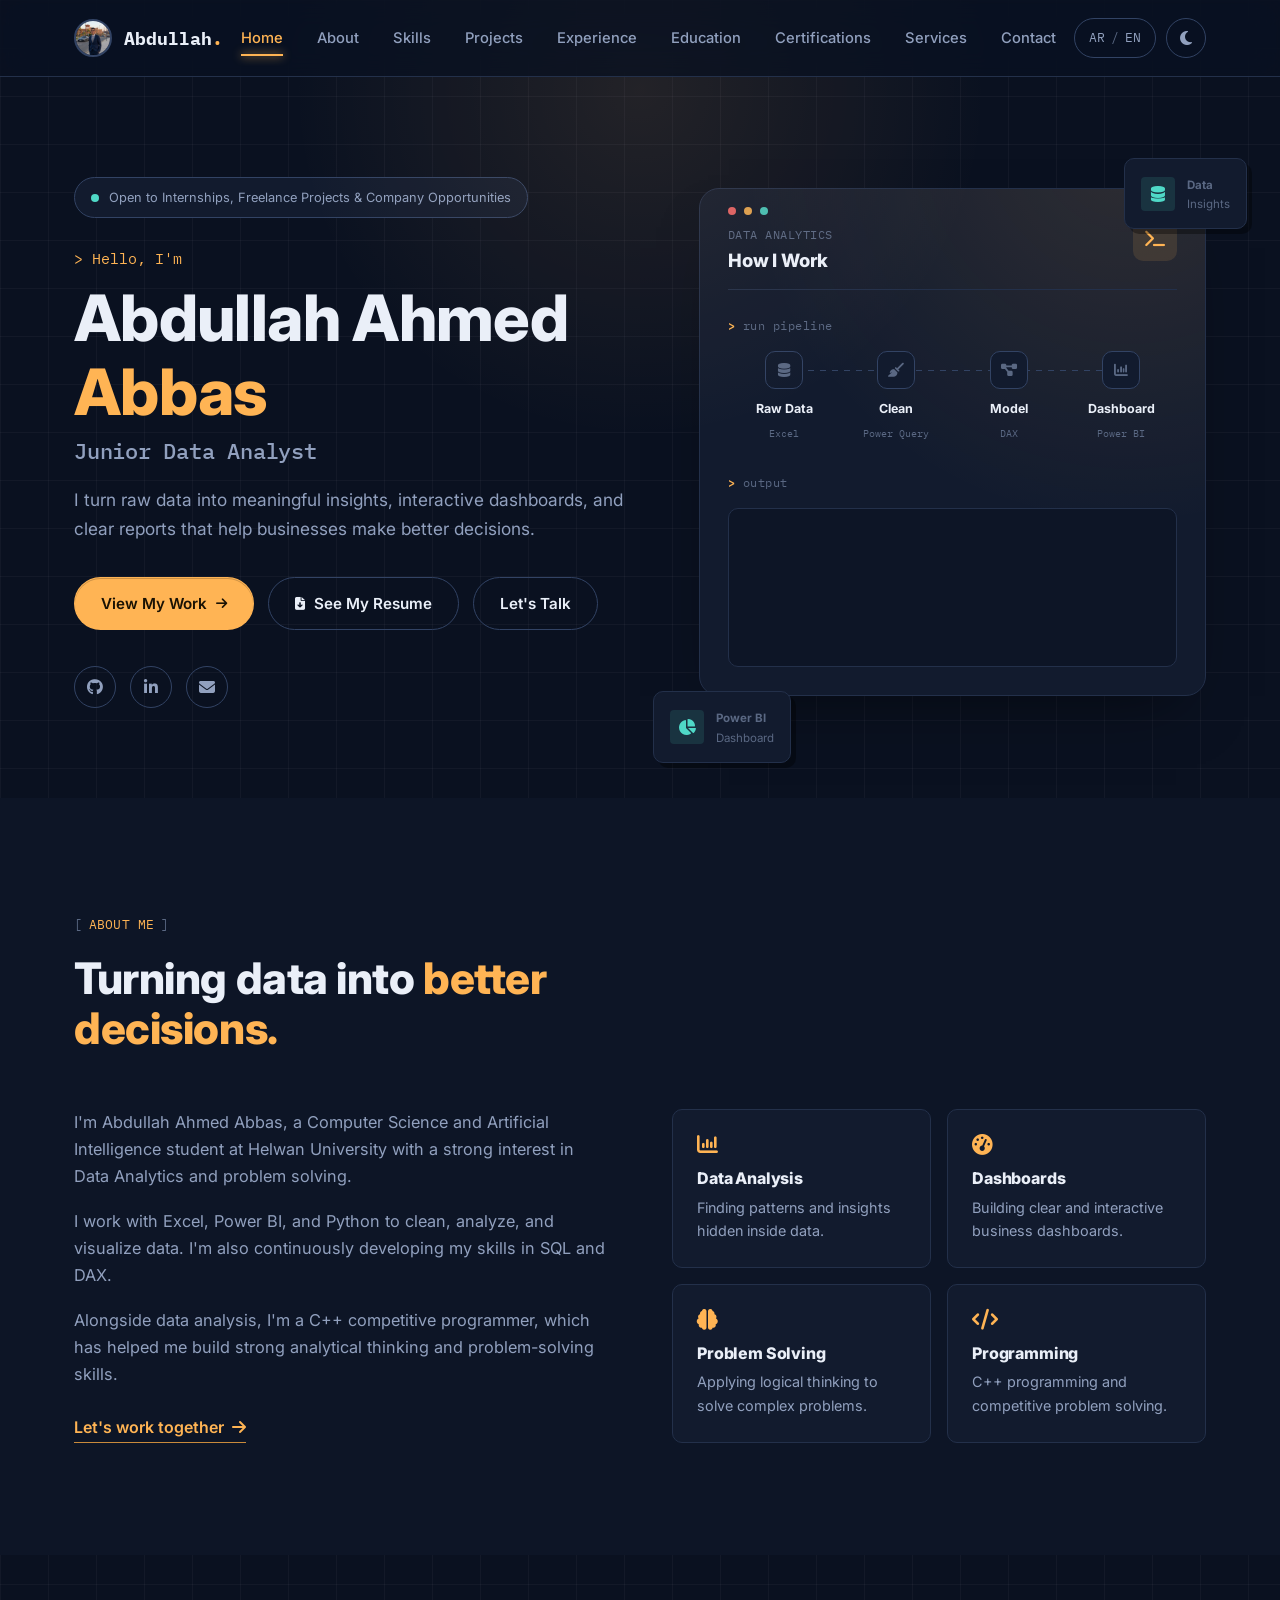
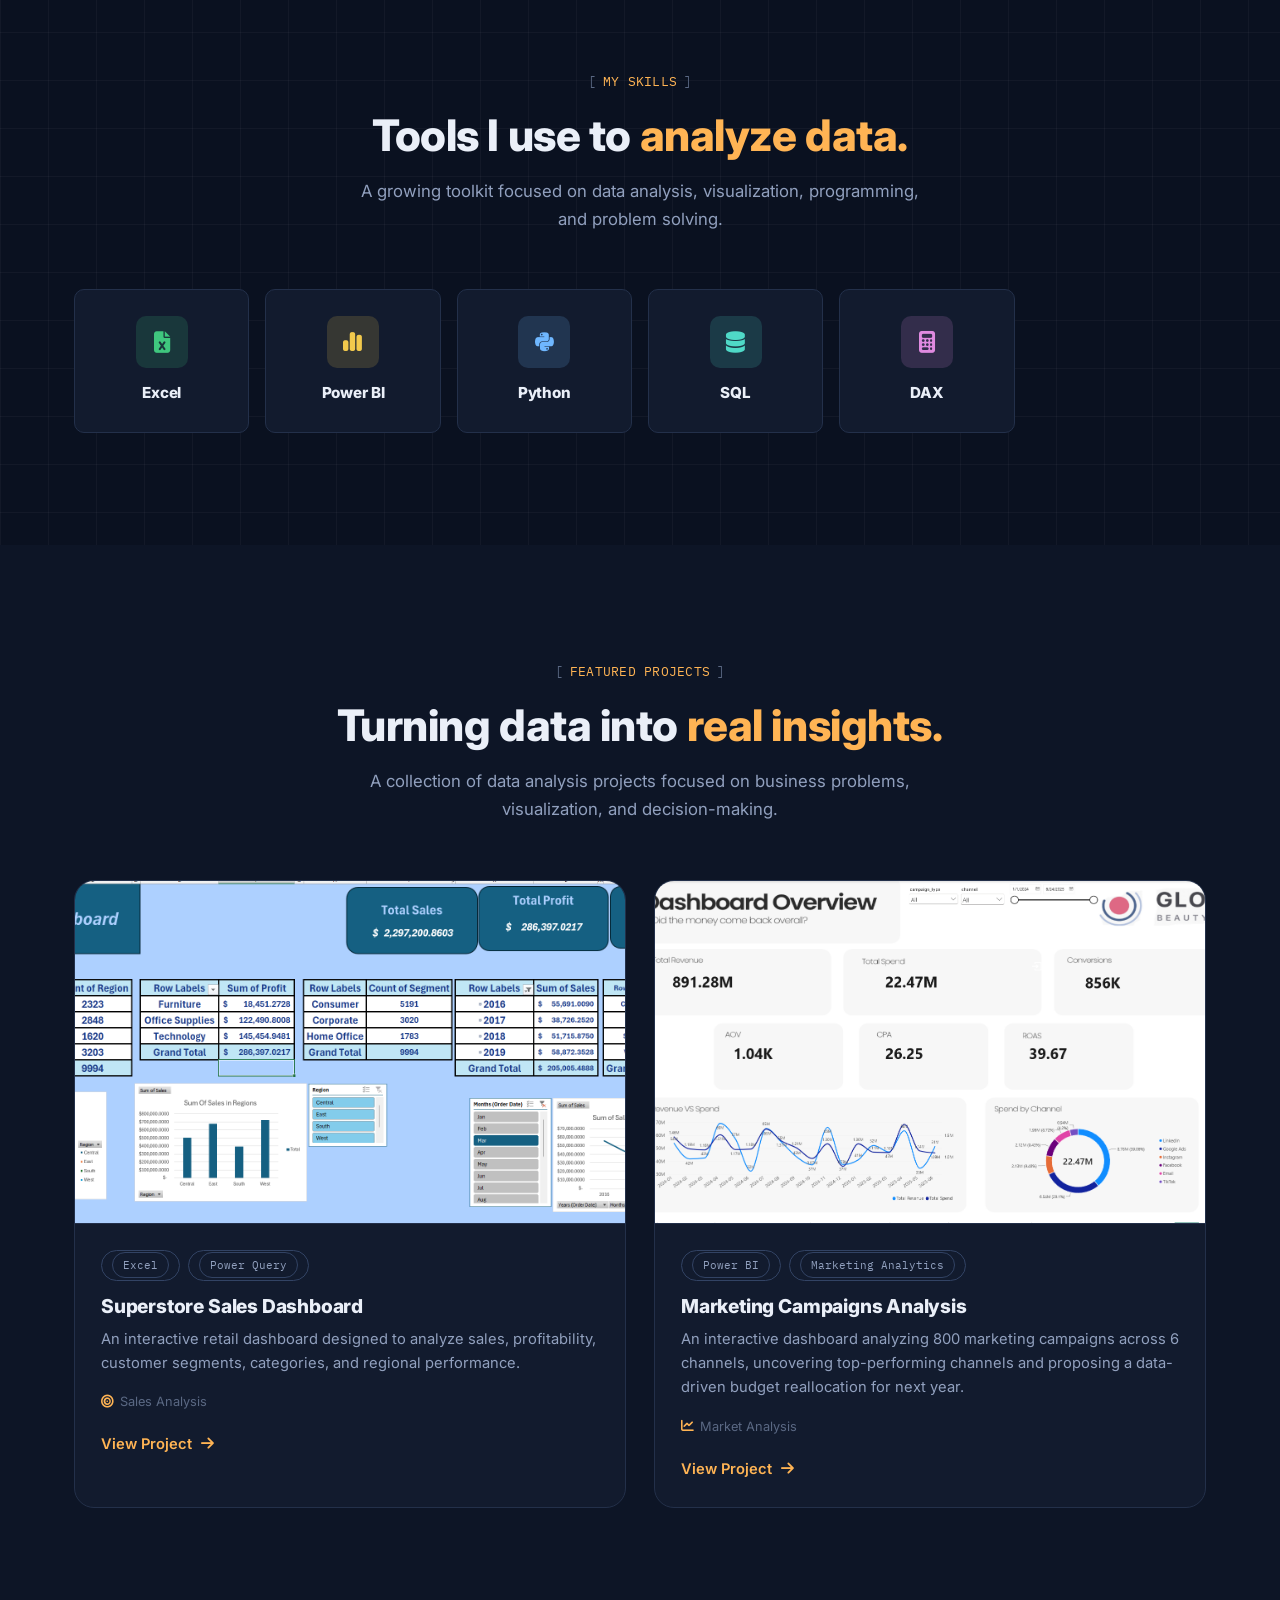
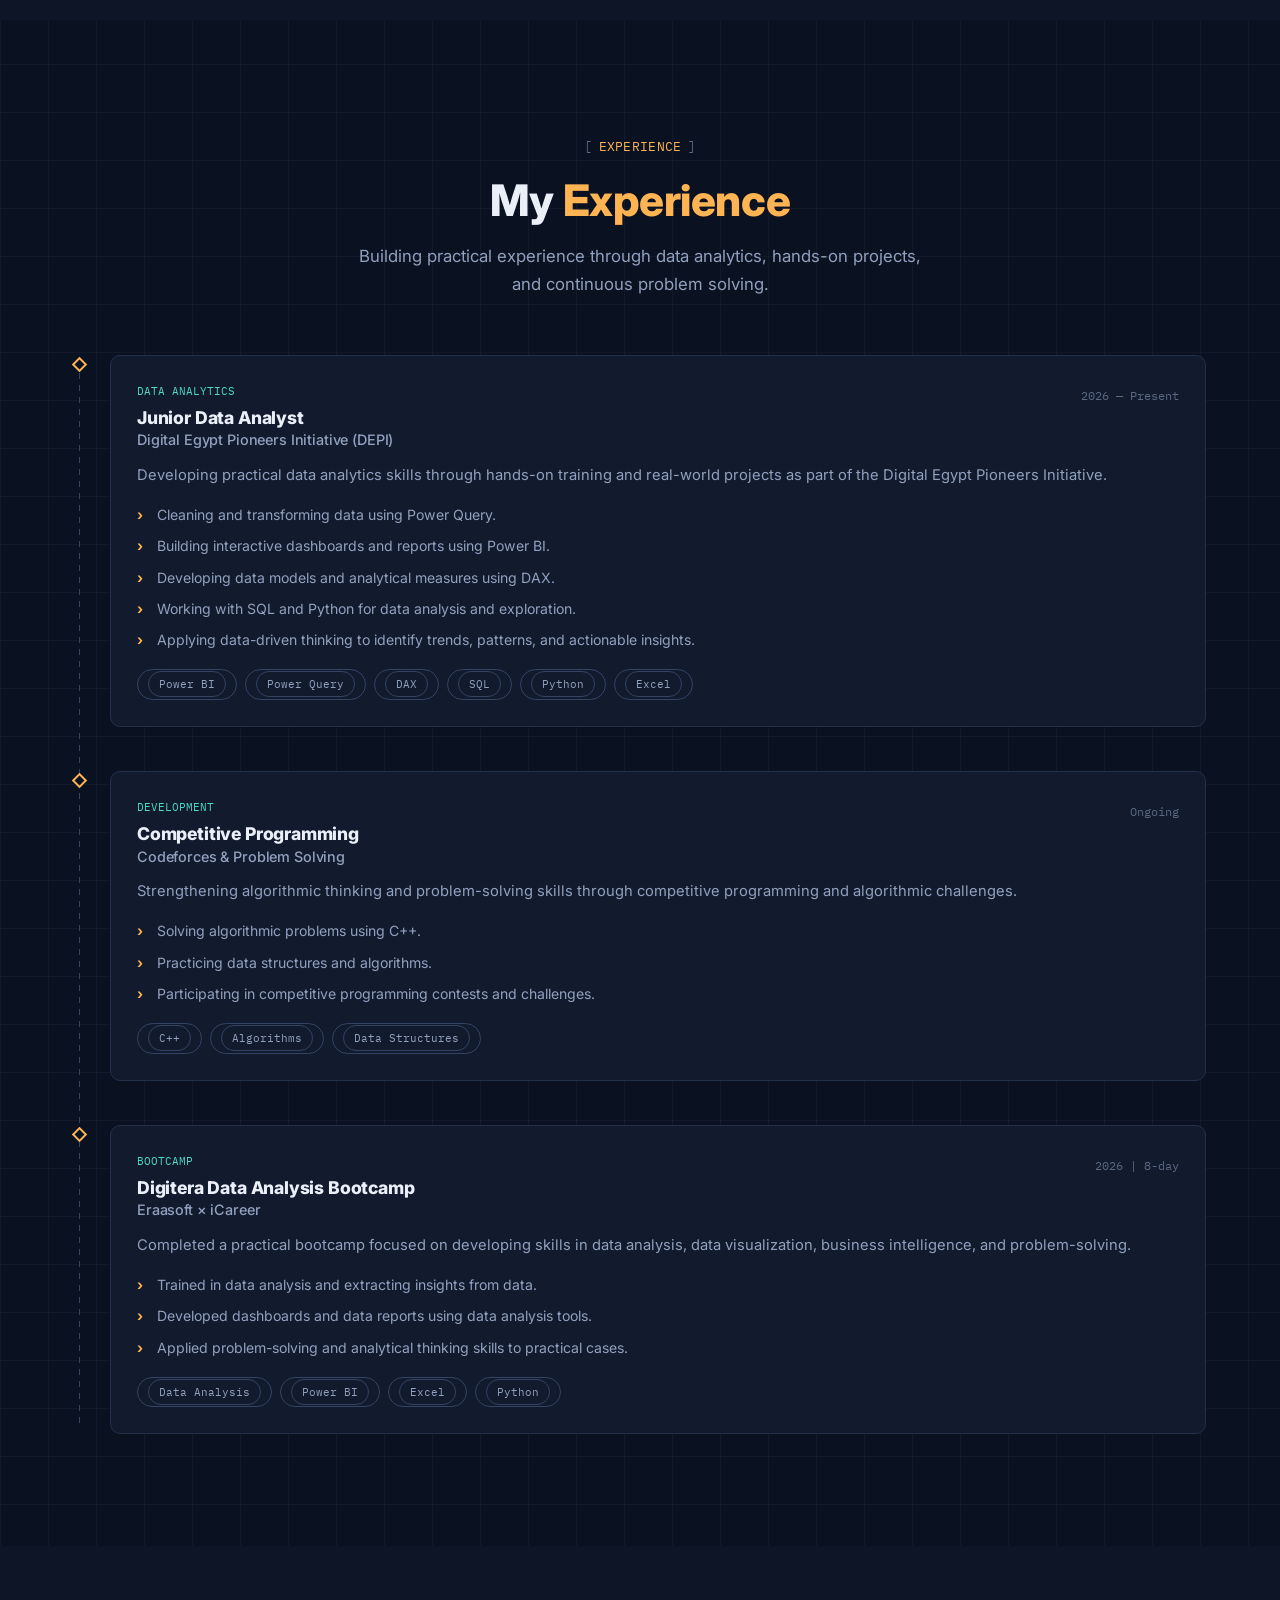
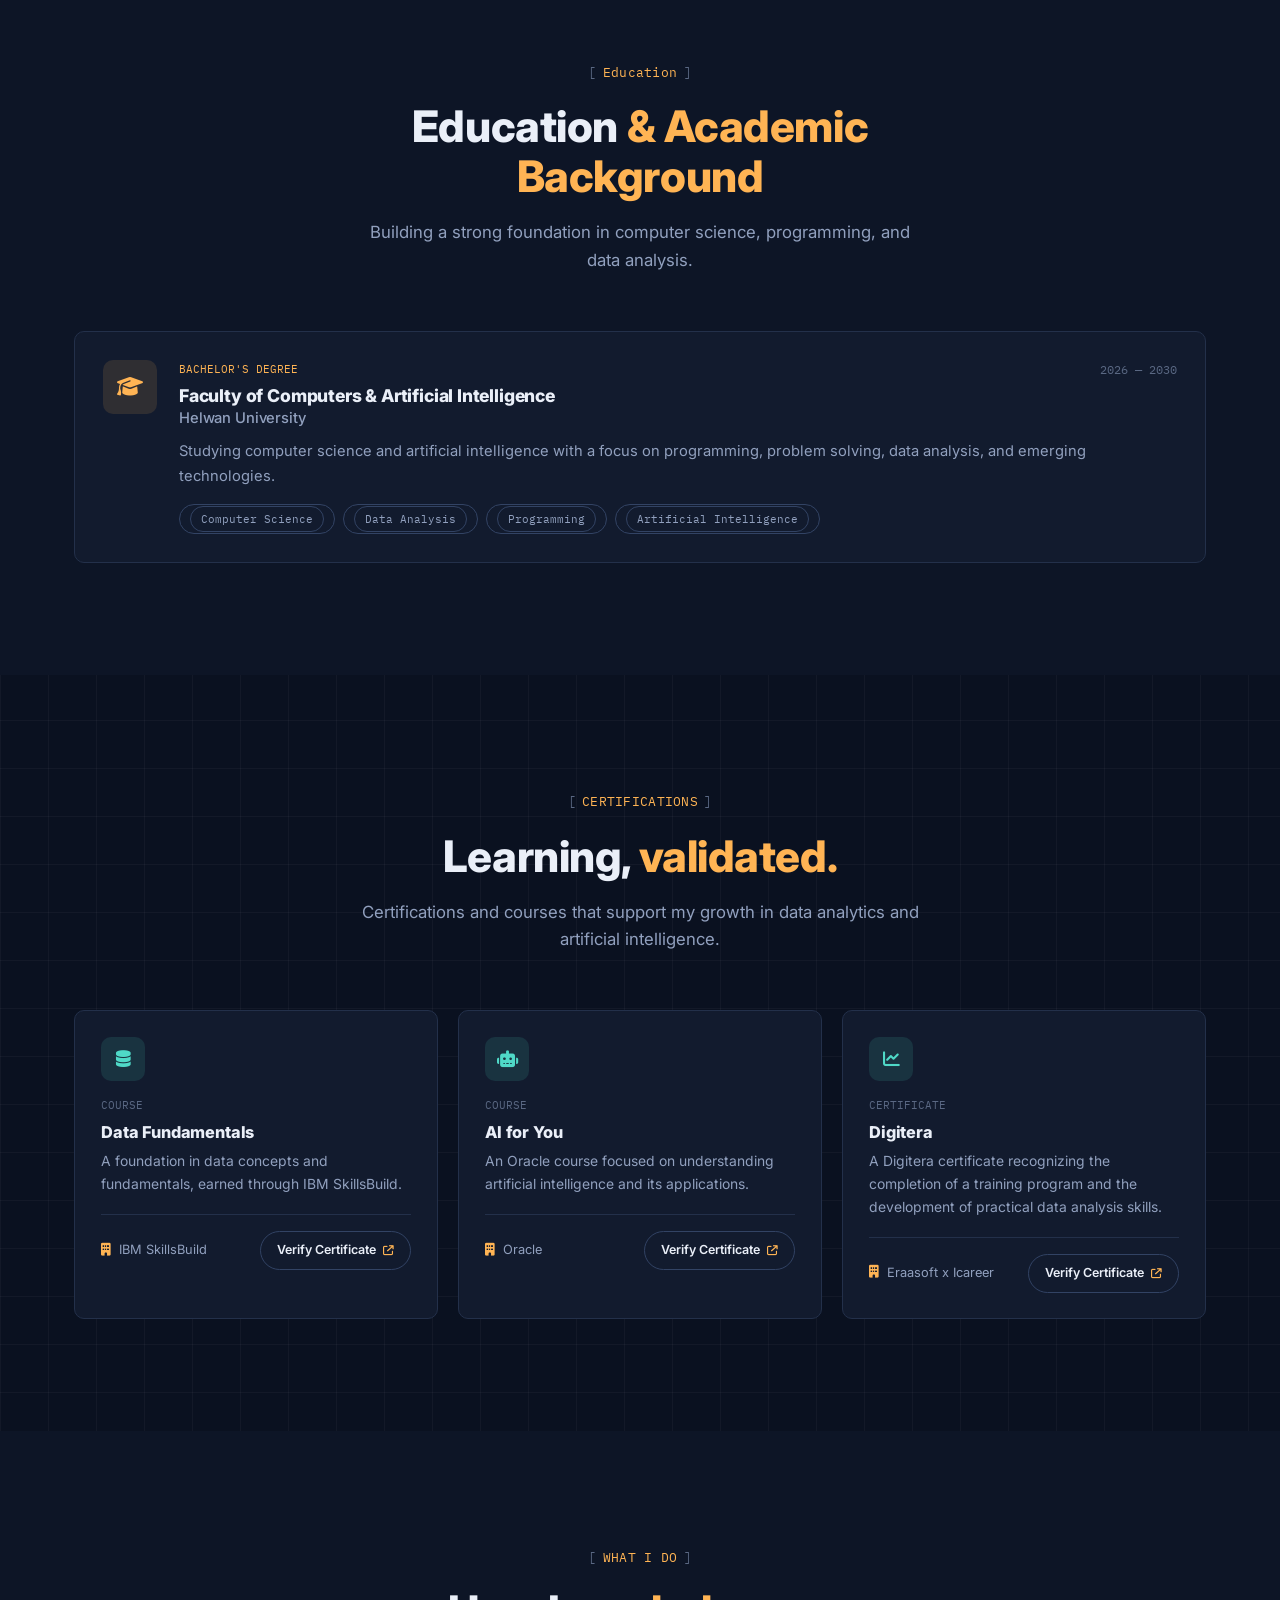
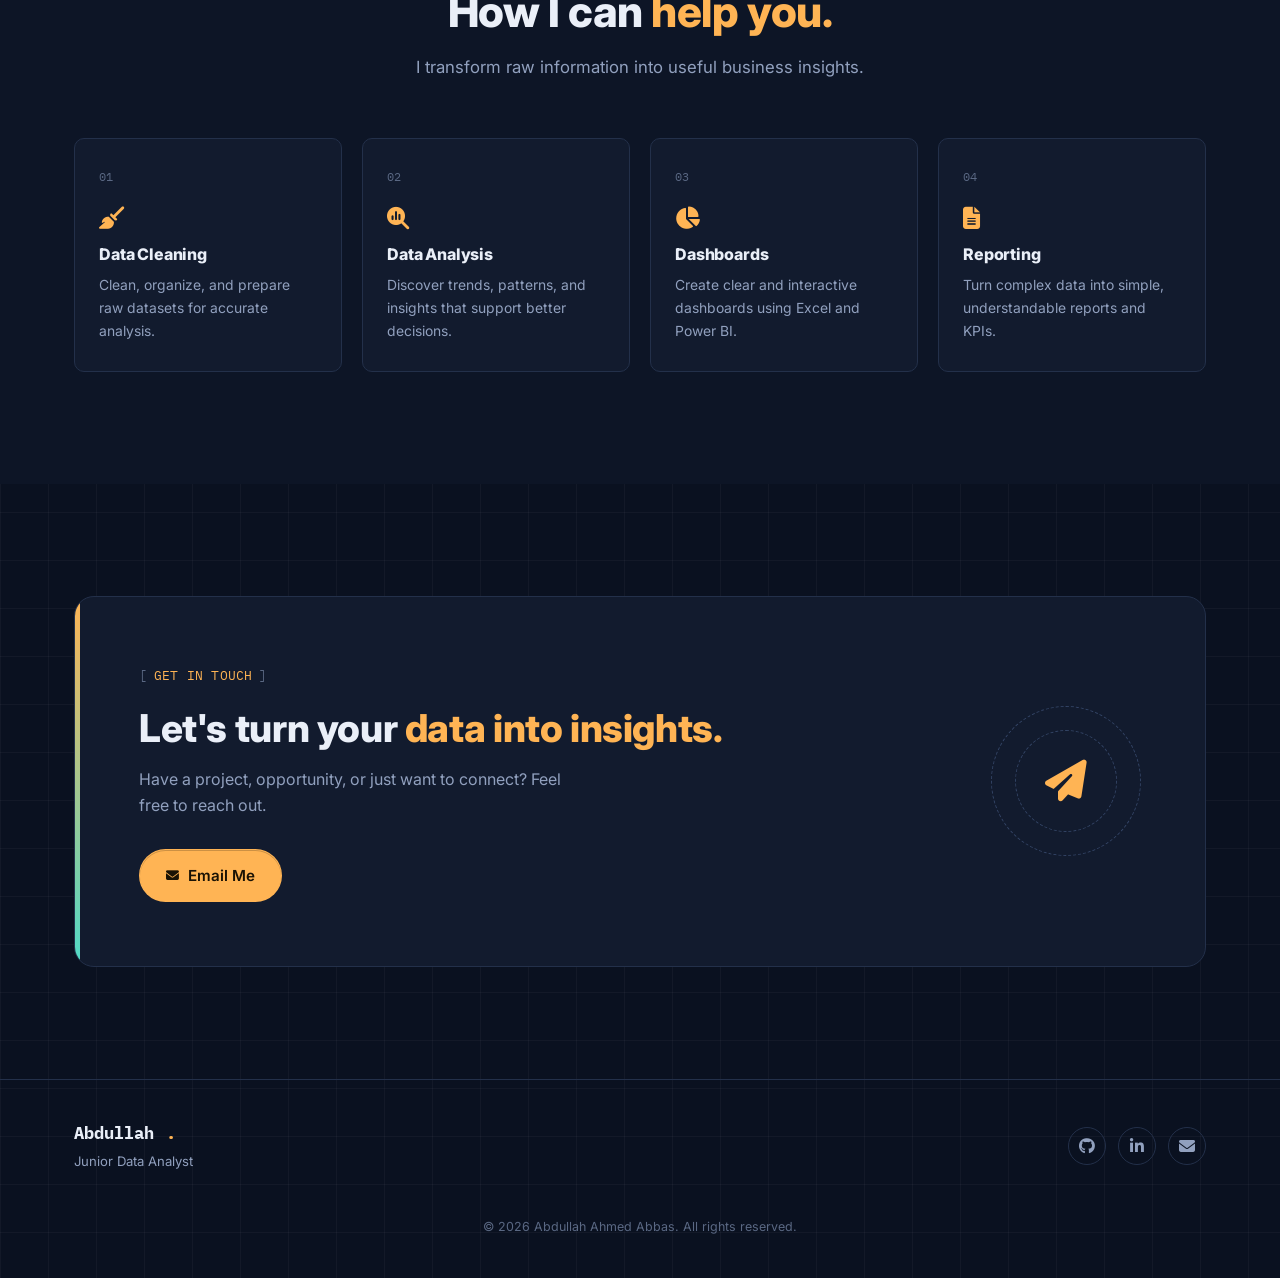
==== index3.html @ 60f84e90 "Add files via upload" ====
<!doctype html>

<html lang="en">
  <head>
    <link href="src/WebPic.png" rel="icon" type="png" />
    <meta charset="utf-8" />
    <meta content="width=device-width, initial-scale=1.0" name="viewport" />
    <title>Abdullah Ahmed Abbas | Junior Data Analyst</title>
    <meta
      content="Abdullah Ahmed Abbas - Junior Data Analyst specializing in Excel, Power BI, Python and data visualization."
      name="description"
    />
    <link href="https://fonts.googleapis.com" rel="preconnect" />
    <link crossorigin="" href="https://fonts.gstatic.com" rel="preconnect" />
    <link
      href="https://fonts.googleapis.com/css2?family=Inter:wght@400;500;600;700;800&amp;family=Tajawal:wght@400;500;700;800&amp;family=IBM+Plex+Mono:wght@400;500;600;700&amp;display=swap"
      rel="stylesheet"
    />
    <link
      href="https://cdnjs.cloudflare.com/ajax/libs/font-awesome/6.5.2/css/all.min.css"
      rel="stylesheet"
    />
    <link href="ledger-terminal.css" rel="stylesheet" />
  </head>
  <body>
    <!-- ================= NAVBAR ================= -->
    <header class="header">
      <nav class="navbar container">
        <div class="logo">
          <button
            aria-label="View profile"
            class="profile-trigger"
            id="profileTrigger"
          >
            <img
              alt="Abdullah"
              class="nav-profile-pic"
              src="src/profilePic.jpeg"
            />
          </button>
          <a href="#home">
            <span data-ar="عبدالله" data-en="Abdullah">Abdullah</span
            ><span><span data-ar="." data-en=".">.</span></span>
          </a>
        </div>
        <div class="nav-menu" id="navMenu">
          <a class="nav-link active" href="#home"
            ><span data-ar="الرئيسية" data-en="Home">Home</span></a
          >
          <a class="nav-link" href="#about"
            ><span data-ar="نبذة عني" data-en="About">About</span></a
          >
          <a class="nav-link" href="#skills"
            ><span data-ar="المهارات" data-en="Skills">Skills</span></a
          >
          <a class="nav-link" href="#projects"
            ><span data-ar="المشاريع" data-en="Projects">Projects</span></a
          >
          <a class="nav-link" href="#experience"
            ><span data-ar="العملية" data-en="Experience">Experience</span></a
          >
          <a class="nav-link" href="#education"
            ><span data-ar="التعليم" data-en="Education">Education</span></a
          >
          <a class="nav-link" href="#certifications"
            ><span data-ar="الشهادات" data-en="Certifications"
              >Certifications</span
            ></a
          >
          <a class="nav-link" href="#services"
            ><span data-ar="الخدمات" data-en="Services">Services</span></a
          >
          <a class="nav-link" href="#contact"
            ><span data-ar="تواصل" data-en="Contact">Contact</span></a
          >
        </div>
        <div class="nav-actions">
          <button class="lang-btn" id="languageToggle">
            <span>AR</span>
            <span class="divider">/</span>
            <span>EN</span>
          </button>
          <button
            aria-label="Toggle theme"
            class="theme-toggle"
            id="themeToggle"
          >
            <i class="fa-solid fa-moon"></i>
          </button>
          <button aria-label="Open menu" class="menu-toggle" id="menuToggle">
            <i class="fa-solid fa-bars"></i>
          </button>
        </div>
      </nav>
    </header>
    <!-- ================= HERO ================= -->
    <main>
      <section class="hero section" id="home">
        <div class="container hero-content">
          <div class="hero-text reveal">
            <div class="availability-badge">
              <span class="availability-dot"></span>
              <span
                ><span
                  data-ar="متاح للتدريب والمشاريع الحرة وفرص العمل في الشركات"
                  data-en="Open to Internships, Freelance Projects &amp; Company Opportunities"
                  >Open to Internships, Freelance Projects &amp; Company
                  Opportunities</span
                ></span
              >
            </div>
            <p class="hero-greeting">
              <span data-ar="مرحبًا، أنا" data-en="Hello, I'm">Hello, I'm</span>
            </p>
            <h1>
              <span data-ar="Abdullah Ahmed" data-en="Abdullah Ahmed"
                >Abdullah Ahmed</span
              >
              <span><span data-ar="Abbas" data-en="Abbas">Abbas</span></span>
            </h1>
            <h2>
              <span data-ar="محلل بيانات مبتدئ" data-en="Junior Data Analyst"
                >Junior Data Analyst</span
              >
            </h2>
            <p class="hero-description">
              <span
                data-ar="أحوّل البيانات الخام إلى رؤى مفيدة ولوحات معلومات تفاعلية وتقارير واضحة تساعد الشركات على اتخاذ قرارات أفضل."
                data-en="I turn raw data into meaningful insights, interactive dashboards, and clear reports that help businesses make better decisions."
                >I turn raw data into meaningful insights, interactive
                dashboards, and clear reports that help businesses make better
                decisions.</span
              >
            </p>
            <div class="hero-buttons">
              <a class="btn btn-primary" href="#projects">
                <span data-ar="شاهد أعمالي" data-en="View My Work"
                  >View My Work</span
                >
                <i class="fa-solid fa-arrow-right"></i>
              </a>
              <a
                class="btn btn-outline"
                href="src/Abdullah_Ahmed_Abbas_CV.pdf"
                target="_blank"
                view="Abdullah_Ahmed_Abbas_Resume.pdf"
              >
                <i class="fa-solid fa-file-arrow-down"></i>
                <span data-ar="السيرة الذاتية" data-en="See My Resume"
                  >See My Resume</span
                >
              </a>
              <a class="btn btn-outline" href="#contact">
                <span data-ar="لنتحدث" data-en="Let's Talk">Let's Talk</span>
              </a>
            </div>
            <div class="social-links">
              <a
                aria-label="GitHub"
                href="https://github.com/Abdullabbas"
                target="_blank"
              >
                <i class="fa-brands fa-github"></i>
              </a>
              <a
                aria-label="LinkedIn"
                href="https://www.linkedin.com/in/abdullaaabbas"
                target="_blank"
              >
                <i class="fa-brands fa-linkedin-in"></i>
              </a>
              <a
                aria-label="Email"
                href="https://mail.google.com/mail/?view=cm&amp;fs=1&amp;to=abbasbodi322@gmail.com"
              >
                <i class="fa-solid fa-envelope"></i>
              </a>
            </div>
          </div>
          <div class="hero-visual reveal">
            <div class="dashboard-card">
              <div class="card-top">
                <div>
                  <span class="small-label"
                    ><span data-ar="تحليل البيانات" data-en="DATA ANALYTICS"
                      >DATA ANALYTICS</span
                    ></span
                  >
                  <h3>
                    <span data-ar="طريقة عملي" data-en="How I Work"
                      >How I Work</span
                    >
                  </h3>
                </div>
                <div class="card-icon">
                  <i class="fa-solid fa-terminal"></i>
                </div>
              </div>
              <!-- workflow pipeline -->
              <span class="hero-label"
                ><b>&gt;</b>
                <span data-ar="تشغيل خط المعالجة" data-en="run pipeline"
                  >run pipeline</span
                ></span
              >
              <div class="pipeline">
                <span class="pipe-packet"></span>
                <div class="pipe-step" style="--i: 0">
                  <span class="pipe-node"
                    ><i class="fa-solid fa-database"></i
                  ></span>
                  <strong class="pipe-name"
                    ><span data-ar="البيانات الخام" data-en="Raw Data"
                      >Raw Data</span
                    ></strong
                  >
                  <span class="pipe-tool">Excel</span>
                </div>
                <div class="pipe-step" style="--i: 1">
                  <span class="pipe-node"
                    ><i class="fa-solid fa-broom"></i
                  ></span>
                  <strong class="pipe-name"
                    ><span data-ar="التنظيف" data-en="Clean"
                      >Clean</span
                    ></strong
                  >
                  <span class="pipe-tool">Power Query</span>
                </div>
                <div class="pipe-step" style="--i: 2">
                  <span class="pipe-node"
                    ><i class="fa-solid fa-diagram-project"></i
                  ></span>
                  <strong class="pipe-name"
                    ><span data-ar="النمذجة" data-en="Model"
                      >Model</span
                    ></strong
                  >
                  <span class="pipe-tool">DAX</span>
                </div>
                <div class="pipe-step" style="--i: 3">
                  <span class="pipe-node"
                    ><i class="fa-solid fa-chart-column"></i
                  ></span>
                  <strong class="pipe-name"
                    ><span data-ar="لوحة المعلومات" data-en="Dashboard"
                      >Dashboard</span
                    ></strong
                  >
                  <span class="pipe-tool">Power BI</span>
                </div>
              </div>

              <!-- live terminal log, synced with the pipeline -->
              <span class="hero-label"
                ><b>&gt;</b>
                <span data-ar="المخرجات" data-en="output">output</span></span
              >
              <div class="term-log" aria-hidden="true">
                <span
                  class="term-line t1"
                  data-ar="✓ تحميل 800 حملة"
                  data-en="✓ loaded 800 campaigns"
                  >✓ loaded 800 campaigns</span
                >
                <span
                  class="term-line t2"
                  data-ar="✓ التنظيف بـ Power Query"
                  data-en="✓ cleaned with Power Query"
                  >✓ cleaned with Power Query</span
                >
                <span
                  class="term-line t3"
                  data-ar="✓ بناء 20 مقاييس DAX"
                  data-en="✓ 20 DAX measures built"
                  >✓ 20 DAX measures built</span
                >
                <span
                  class="term-line t4"
                  data-ar="✓ تسليم لوحة من 7 صفحات"
                  data-en="✓ shipped 7-page dashboard"
                  >✓ shipped 7-page dashboard</span
                >
                <span
                  class="term-line t5"
                  data-ar="← النتيجة: الإيميل يتفوق على الإعلانات"
                  data-en="→ insight: Email beats paid ads"
                  >→ insight: Email beats paid ads</span
                >
              </div>
            </div>
            <div class="floating-card floating-card-one">
              <i class="fa-solid fa-database"></i>
              <div>
                <strong
                  ><span data-ar="البيانات" data-en="Data">Data</span></strong
                >
                <span
                  ><span data-ar="الرؤى" data-en="Insights"
                    >Insights</span
                  ></span
                >
              </div>
            </div>
            <div class="floating-card floating-card-two">
              <i class="fa-solid fa-chart-pie"></i>
              <div>
                <strong
                  ><span data-ar="Power BI" data-en="Power BI"
                    >Power BI</span
                  ></strong
                >
                <span
                  ><span data-ar="لوحة المعلومات" data-en="Dashboard"
                    >Dashboard</span
                  ></span
                >
              </div>
            </div>
          </div>
        </div>
      </section>
      <!-- ================= ABOUT ================= -->
      <section class="about section" id="about">
        <div class="container">
          <div class="section-heading reveal">
            <span class="section-label"
              ><span data-ar="نبذة عني" data-en="ABOUT ME">ABOUT ME</span></span
            >
            <h2>
              <span data-ar="تحويل البيانات إلى" data-en="Turning data into"
                >Turning data into</span
              >
              <span
                ><span data-ar="قرارات أفضل." data-en="better decisions."
                  >better decisions.</span
                ></span
              >
            </h2>
          </div>
          <div class="about-grid">
            <div class="about-text reveal">
              <p>
                <span
                  data-ar="أنا عبدالله أحمد عباس، طالب علوم حاسب وذكاء اصطناعي بجامعة حلوان، ولدي اهتمام قوي بتحليل البيانات وحل المشكلات."
                  data-en="I'm Abdullah Ahmed Abbas, a Computer Science and Artificial Intelligence student at Helwan University with a strong interest in Data Analytics and problem solving."
                  >I'm Abdullah Ahmed Abbas, a Computer Science and Artificial
                  Intelligence student at Helwan University with a strong
                  interest in Data Analytics and problem solving.</span
                >
              </p>
              <p>
                <span
                  data-ar="أستخدم Excel وPower BI وPython لتنظيف البيانات وتحليلها وعرضها بصريًا، وأطوّر مهاراتي باستمرار في SQL وDAX."
                  data-en="I work with Excel, Power BI, and Python to clean, analyze, and visualize data. I'm also continuously developing my skills in SQL and DAX."
                  >I work with Excel, Power BI, and Python to clean, analyze,
                  and visualize data. I'm also continuously developing my skills
                  in SQL and DAX.</span
                >
              </p>
              <p>
                <span
                  data-ar="وبجانب تحليل البيانات، أمارس البرمجة التنافسية باستخدام C++، مما ساعدني على بناء مهارات قوية في التفكير التحليلي وحل المشكلات."
                  data-en="Alongside data analysis, I'm a C++ competitive programmer, which has helped me build strong analytical thinking and problem-solving skills."
                  >Alongside data analysis, I'm a C++ competitive programmer,
                  which has helped me build strong analytical thinking and
                  problem-solving skills.</span
                >
              </p>
              <a class="text-link" href="#contact">
                <span data-ar="لنعمل معًا" data-en="Let's work together"
                  >Let's work together</span
                >
                <i class="fa-solid fa-arrow-right"></i>
              </a>
            </div>
            <div class="about-cards reveal">
              <div class="about-card">
                <i class="fa-solid fa-chart-column"></i>
                <h3>
                  <span data-ar="تحليل البيانات" data-en="Data Analysis"
                    >Data Analysis</span
                  >
                </h3>
                <p>
                  <span
                    data-ar="اكتشاف الأنماط والرؤى المخفية داخل البيانات."
                    data-en="Finding patterns and insights hidden inside data."
                    >Finding patterns and insights hidden inside data.</span
                  >
                </p>
              </div>
              <div class="about-card">
                <i class="fa-solid fa-gauge-high"></i>
                <h3>
                  <span data-ar="لوحات المعلومات" data-en="Dashboards"
                    >Dashboards</span
                  >
                </h3>
                <p>
                  <span
                    data-ar="إنشاء لوحات معلومات واضحة وتفاعلية للأعمال."
                    data-en="Building clear and interactive business dashboards."
                    >Building clear and interactive business dashboards.</span
                  >
                </p>
              </div>
              <div class="about-card">
                <i class="fa-solid fa-brain"></i>
                <h3>
                  <span data-ar="حل المشكلات" data-en="Problem Solving"
                    >Problem Solving</span
                  >
                </h3>
                <p>
                  <span
                    data-ar="تطبيق التفكير المنطقي لحل المشكلات."
                    data-en="Applying logical thinking to solve complex problems."
                    >Applying logical thinking to solve complex problems.</span
                  >
                </p>
              </div>
              <div class="about-card">
                <i class="fa-solid fa-code"></i>
                <h3>
                  <span data-ar="البرمجة" data-en="Programming"
                    >Programming</span
                  >
                </h3>
                <p>
                  <span
                    data-ar="برمجة C++ وحل المشكلات التنافسية."
                    data-en="C++ programming and competitive problem solving."
                    >C++ programming and competitive problem solving.</span
                  >
                </p>
              </div>
            </div>
          </div>
        </div>
      </section>
      <!-- ================= SKILLS ================= -->
      <section class="skills section" id="skills">
        <div class="container">
          <div class="section-heading center reveal">
            <span class="section-label"
              ><span data-ar="مهاراتي" data-en="MY SKILLS"
                >MY SKILLS</span
              ></span
            >
            <h2>
              <span data-ar="الأدوات التي أستخدمها لـ" data-en="Tools I use to"
                >Tools I use to</span
              >
              <span
                ><span data-ar="تحليل البيانات." data-en="analyze data."
                  >analyze data.</span
                ></span
              >
            </h2>
            <p>
              <span
                data-ar="مجموعة مهارات متطورة تركز على تحليل البيانات والتصور والبرمجة وحل المشكلات."
                data-en="A growing toolkit focused on data analysis, visualization, programming, and problem solving."
                >A growing toolkit focused on data analysis, visualization,
                programming, and problem solving.</span
              >
            </p>
          </div>
          <div class="skills-grid reveal">
            <div class="skill-card">
              <div class="skill-icon excel">
                <i class="fa-solid fa-file-excel"></i>
              </div>
              <h3><span data-ar="Excel" data-en="Excel">Excel</span></h3>
            </div>
            <div class="skill-card">
              <div class="skill-icon powerbi">
                <i class="fa-solid fa-chart-simple"></i>
              </div>
              <h3>
                <span data-ar="Power BI" data-en="Power BI">Power BI</span>
              </h3>
            </div>
            <div class="skill-card">
              <div class="skill-icon python">
                <i class="fa-brands fa-python"></i>
              </div>
              <h3><span data-ar="Python" data-en="Python">Python</span></h3>
            </div>
            <div class="skill-card">
              <div class="skill-icon sql">
                <i class="fa-solid fa-database"></i>
              </div>
              <h3><span data-ar="SQL" data-en="SQL">SQL</span></h3>
            </div>
            <div class="skill-card">
              <div class="skill-icon dax">
                <i class="fa-solid fa-calculator"></i>
              </div>
              <h3><span data-ar="DAX" data-en="DAX">DAX</span></h3>
            </div>
          </div>
        </div>
      </section>
      <!-- ================= CURRENTLY LEARNING ================= -->

      <!--Content was Removed -->

      <!-- ================= PROJECTS ================= -->
      <section class="projects section" id="projects">
        <div class="container">
          <div class="section-heading center reveal">
            <span class="section-label"
              ><span data-ar="أبرز المشاريع" data-en="FEATURED PROJECTS"
                >FEATURED PROJECTS</span
              ></span
            >
            <h2>
              <span data-ar="تحويل البيانات إلى" data-en="Turning data into"
                >Turning data into</span
              >
              <span
                ><span data-ar="رؤى حقيقية." data-en="real insights."
                  >real insights.</span
                ></span
              >
            </h2>
            <p>
              <span
                data-ar="مجموعة من مشاريع تحليل البيانات التي تركز على مشكلات الأعمال والتصور واتخاذ القرار."
                data-en="A collection of data analysis projects focused on business problems, visualization, and decision-making."
                >A collection of data analysis projects focused on business
                problems, visualization, and decision-making.</span
              >
            </p>
          </div>
          <div class="projects-grid">
            <!-- ================= PROJECT 1 ================= -->
            <article class="project-card reveal">
              <!-- 1. الصورةتحطها هنا فوق خالص مكان الـ dashboard-preview القديم -->
              <div class="project-image project-one">
                <img alt="Superstore Sales Dashboard" src="src/PJ1.png" />
              </div>
              <!-- 2. باقي الكارت زي ما هو وما تحطش فيه أي صور تحت -->
              <div class="project-content">
                <div class="project-tags">
                  <span
                    ><span data-ar="Excel" data-en="Excel">Excel</span></span
                  >
                  <span
                    ><span data-ar="Power Query" data-en="Power Query"
                      >Power Query</span
                    ></span
                  >
                </div>
                <h3>
                  <span
                    data-ar="لوحة مبيعات Superstore"
                    data-en="Superstore Sales Dashboard"
                    >Superstore Sales Dashboard</span
                  >
                </h3>
                <p>
                  <span
                    data-ar="لوحة معلومات تفاعلية لبيانات التجزئة لتحليل المبيعات والربحية وشرائح العملاء والفئات والأداء الإقليمي."
                    data-en="An interactive retail dashboard designed to analyze sales, profitability, customer segments, categories, and regional performance."
                    >An interactive retail dashboard designed to analyze sales,
                    profitability, customer segments, categories, and regional
                    performance.</span
                  >
                </p>
                <div class="project-meta">
                  <span>
                    <i class="fa-solid fa-bullseye"></i>
                    <span data-ar="تحليل المبيعات" data-en="Sales Analysis"
                      >Sales Analysis</span
                    >
                  </span>
                </div>
                <button
                  class="project-link project-details-btn"
                  data-project="superstore"
                >
                  <span data-ar="عرض المشروع" data-en="View Project"
                    >View Project</span
                  >
                  <i class="fa-solid fa-arrow-right"></i>
                </button>
              </div>
            </article>
            <!-- ================= PROJECT 2 ================= -->
            <article class="project-card reveal">
              <div class="project-image project-two">
                <img alt="Marketing Campaigns Analysis" src="src/pj2 p1.png" />
              </div>
              <div class="project-content">
                <div class="project-tags">
                  <span
                    ><span data-ar="Power BI" data-en="Power BI"
                      >Power BI</span
                    ></span
                  >
                  <span
                    ><span data-ar="تحليل التسويق" data-en="Marketing Analytics"
                      >Marketing Analytics</span
                    ></span
                  >
                </div>
                <h3>
                  <span
                    data-ar="تحليل حملات التسويق"
                    data-en="Marketing Campaigns Analysis"
                    >Marketing Campaigns Analysis</span
                  >
                </h3>
                <p>
                  <span
                    data-ar="لوحة تحكم تفاعلية لتحليل 800 حملة تسويقية عبر 6 قنوات، تكشف أفضل القنوات أداءً وتقترح إعادة توزيع الميزانية للعام القادم."
                    data-en="An interactive dashboard analyzing 800 marketing campaigns across 6 channels, uncovering top-performing channels and proposing a data-driven budget reallocation for next year."
                    >An interactive dashboard analyzing 800 marketing campaigns
                    across 6 channels, uncovering top-performing channels and
                    proposing a data-driven budget reallocation for next
                    year.</span
                  >
                </p>
                <div class="project-meta">
                  <span>
                    <i class="fa-solid fa-chart-line"></i>
                    <span data-ar="تحليل السوق" data-en="Market Analysis"
                      >Market Analysis</span
                    >
                  </span>
                </div>
                <button
                  class="project-link project-details-btn"
                  data-project="marketing-campaigns"
                >
                  <span data-ar="عرض المشروع" data-en="View Project"
                    >View Project</span
                  >
                  <i class="fa-solid fa-arrow-right"></i>
                </button>
              </div>
            </article>
          </div>
        </div>
      </section>
      <!-- ================= PROJECT DETAILS MODAL ================= -->
      <div class="project-modal" id="projectModal">
        <div class="modal-overlay" id="modalOverlay"></div>
        <div class="modal-content">
          <button class="modal-close" id="modalClose">
            <i class="fa-solid fa-xmark"></i>
          </button>
          <div class="modal-image" id="modalImage">
            <div class="modal-image-placeholder">
              <i class="fa-solid fa-chart-column"></i>
            </div>
          </div>
          <div class="modal-body">
            <div class="project-tags" id="modalTags"></div>
            <h2 id="modalTitle"></h2>
            <p class="modal-description" id="modalDescription"></p>
            <div class="modal-section">
              <h3>
                <i class="fa-solid fa-bullseye"></i>
                <span data-ar="هدف المشروع" data-en="Project Goal"
                  >Project Goal</span
                >
              </h3>
              <p id="modalGoal"></p>
            </div>
            <div class="modal-section">
              <h3>
                <i class="fa-solid fa-screwdriver-wrench"></i>
                <span data-ar="ما قمت به" data-en="What I Did">What I Did</span>
              </h3>
              <ul id="modalProcess"></ul>
            </div>
            <div class="modal-section">
              <h3>
                <i class="fa-solid fa-lightbulb"></i>
                <span data-ar="أهم الرؤى" data-en="Key Insights"
                  >Key Insights</span
                >
              </h3>
              <ul id="modalInsights"></ul>
            </div>
            <div class="modal-actions">
              <a
                class="btn btn-outline"
                href="#"
                id="modalGithub"
                target="_blank"
              >
                <i class="fa-brands fa-github"></i>
                <span data-ar="GitHub" data-en="GitHub">GitHub</span>
              </a>
              <a class="btn btn-demo" href="#" id="modalLive" target="_blank">
                <i class="fa-solid fa-arrow-up-right-from-square"></i>
                <span data-ar="عرض مباشر" data-en="Live Demo">Live Demo</span>
              </a>
            </div>
          </div>
        </div>
      </div>
      <!-- ================= EXPERIENCE ================= -->
      <section class="experience section" id="experience">
        <div class="container">
          <div class="section-heading center reveal">
            <span class="section-label"
              ><span data-ar="الخبرة" data-en="EXPERIENCE"
                >EXPERIENCE</span
              ></span
            >
            <h2>
              <span data-ar="خبرتي" data-en="My">My</span>
              <span
                ><span data-ar="العملية" data-en="Experience"
                  >Experience</span
                ></span
              >
            </h2>
            <p>
              <span
                data-ar="أبني خبرة عملية من خلال تحليل البيانات والمشاريع التطبيقية والاستمرار في حل المشكلات."
                data-en="Building practical experience through data analytics, hands-on projects, and continuous problem solving."
                >Building practical experience through data analytics, hands-on
                projects, and continuous problem solving.</span
              >
            </p>
          </div>
          <div class="experience-timeline reveal">
            <!-- DEPI -->
            <div class="experience-item">
              <div class="experience-marker">
                <span></span>
              </div>
              <div class="experience-content">
                <div class="experience-top">
                  <div>
                    <span class="experience-type">
                      <span data-ar="تحليل البيانات" data-en="DATA ANALYTICS"
                        >DATA ANALYTICS</span
                      >
                    </span>
                    <h3>
                      <span
                        data-ar="محلل بيانات مبتدئ"
                        data-en="Junior Data Analyst"
                        >Junior Data Analyst</span
                      >
                    </h3>
                    <h4>
                      <span
                        data-ar="مبادرة رواد مصر الرقمية (DEPI)"
                        data-en="Digital Egypt Pioneers Initiative (DEPI)"
                        >Digital Egypt Pioneers Initiative (DEPI)</span
                      >
                    </h4>
                  </div>
                  <span class="experience-date">
                    <span data-ar="2026 — حتى الآن" data-en="2026 — Present"
                      >2026 — Present</span
                    >
                  </span>
                </div>
                <p class="experience-description">
                  <span
                    data-ar="أطوّر مهارات عملية في تحليل البيانات من خلال التدريب التطبيقي والمشاريع الواقعية ضمن مبادرة رواد مصر الرقمية."
                    data-en="Developing practical data analytics skills through hands-on training and real-world projects as part of the Digital Egypt Pioneers Initiative."
                    >Developing practical data analytics skills through hands-on
                    training and real-world projects as part of the Digital
                    Egypt Pioneers Initiative.</span
                  >
                </p>
                <ul class="experience-list">
                  <li>
                    <span
                      data-ar="تنظيف وتحويل البيانات باستخدام Power Query."
                      data-en="Cleaning and transforming data using Power Query."
                      >Cleaning and transforming data using Power Query.</span
                    >
                  </li>
                  <li>
                    <span
                      data-ar="بناء لوحات معلومات وتقارير تفاعلية باستخدام Power BI."
                      data-en="Building interactive dashboards and reports using Power BI."
                      >Building interactive dashboards and reports using Power
                      BI.</span
                    >
                  </li>
                  <li>
                    <span
                      data-ar="تطوير نماذج البيانات والمقاييس التحليلية باستخدام DAX."
                      data-en="Developing data models and analytical measures using DAX."
                      >Developing data models and analytical measures using
                      DAX.</span
                    >
                  </li>
                  <li>
                    <span
                      data-ar="استخدام SQL وPython لتحليل البيانات واستكشافها."
                      data-en="Working with SQL and Python for data analysis and exploration."
                      >Working with SQL and Python for data analysis and
                      exploration.</span
                    >
                  </li>
                  <li>
                    <span
                      data-ar="تطبيق التفكير القائم على البيانات لتحديد الاتجاهات والأنماط والرؤى القابلة للتنفيذ."
                      data-en="Applying data-driven thinking to identify trends, patterns, and actionable insights."
                      >Applying data-driven thinking to identify trends,
                      patterns, and actionable insights.</span
                    >
                  </li>
                </ul>
                <div class="experience-tools">
                  <span
                    ><span data-ar="Power BI" data-en="Power BI"
                      >Power BI</span
                    ></span
                  >
                  <span
                    ><span data-ar="Power Query" data-en="Power Query"
                      >Power Query</span
                    ></span
                  >
                  <span><span data-ar="DAX" data-en="DAX">DAX</span></span>
                  <span><span data-ar="SQL" data-en="SQL">SQL</span></span>
                  <span
                    ><span data-ar="Python" data-en="Python">Python</span></span
                  >
                  <span
                    ><span data-ar="Excel" data-en="Excel">Excel</span></span
                  >
                </div>
              </div>
            </div>
            <!-- COMPETITIVE PROGRAMMING -->
            <div class="experience-item">
              <div class="experience-marker">
                <span></span>
              </div>
              <div class="experience-content">
                <div class="experience-top">
                  <div>
                    <span class="experience-type">
                      <span data-ar="التطوير" data-en="DEVELOPMENT"
                        >DEVELOPMENT</span
                      >
                    </span>
                    <h3>
                      <span
                        data-ar="البرمجة التنافسية"
                        data-en="Competitive Programming"
                        >Competitive Programming</span
                      >
                    </h3>
                    <h4>
                      <span
                        data-ar="Codeforces وحل المشكلات"
                        data-en="Codeforces &amp; Problem Solving"
                        >Codeforces &amp; Problem Solving</span
                      >
                    </h4>
                  </div>
                  <span class="experience-date">
                    <span data-ar="مستمر" data-en="Ongoing">Ongoing</span>
                  </span>
                </div>
                <p class="experience-description">
                  <span
                    data-ar="تعزيز التفكير الخوارزمي ومهارات حل المشكلات من خلال البرمجة التنافسية والتحديات الخوارزمية."
                    data-en="Strengthening algorithmic thinking and problem-solving skills through competitive programming and algorithmic challenges."
                    >Strengthening algorithmic thinking and problem-solving
                    skills through competitive programming and algorithmic
                    challenges.</span
                  >
                </p>
                <ul class="experience-list">
                  <li>
                    <span
                      data-ar="حل المشكلات الخوارزمية باستخدام C++."
                      data-en="Solving algorithmic problems using C++."
                      >Solving algorithmic problems using C++.</span
                    >
                  </li>
                  <li>
                    <span
                      data-ar="التدرب على هياكل البيانات والخوارزميات."
                      data-en="Practicing data structures and algorithms."
                      >Practicing data structures and algorithms.</span
                    >
                  </li>
                  <li>
                    <span
                      data-ar="المشاركة في مسابقات وتحديات البرمجة التنافسية."
                      data-en="Participating in competitive programming contests and challenges."
                      >Participating in competitive programming contests and
                      challenges.</span
                    >
                  </li>
                </ul>
                <div class="experience-tools">
                  <span><span data-ar="C++" data-en="C++">C++</span></span>
                  <span
                    ><span data-ar="Algorithms" data-en="Algorithms"
                      >Algorithms</span
                    ></span
                  >
                  <span
                    ><span data-ar="Data Structures" data-en="Data Structures"
                      >Data Structures</span
                    ></span
                  >
                </div>
              </div>
            </div>
            <!-- DIGITERA BOOTCAMP -->
            <div class="experience-item">
              <div class="experience-marker"><span></span></div>
              <div class="experience-content">
                <div class="experience-top">
                  <div>
                    <span class="experience-type">
                      <span data-ar="التدريب" data-en="BOOTCAMP">BOOTCAMP</span>
                    </span>
                    <h3>
                      <span
                        data-ar="معسكر Digitera لتحليل البيانات"
                        data-en="Digitera Data Analysis Bootcamp"
                      >
                        Digitera Data Analysis Bootcamp
                      </span>
                    </h3>
                    <h4>
                      <span
                        data-ar="Eraasoft × iCareer"
                        data-en="Eraasoft × iCareer"
                      >
                        Eraasoft × iCareer
                      </span>
                    </h4>
                  </div>
                  <span class="experience-date">
                    <span data-ar="2026 | ثمانية أيام" data-en="2026 | 8-day">
                      2026 | 8-day
                    </span>
                  </span>
                </div>
                <p class="experience-description">
                  <span
                    data-ar="أتممت معسكرًا تدريبيًا عمليًا ركز على تطوير المهارات في تحليل البيانات وتصور البيانات وذكاء الأعمال وحل المشكلات."
                    data-en="Completed a practical bootcamp focused on developing skills in data analysis, data visualization, business intelligence, and problem-solving."
                  >
                    Completed a practical bootcamp focused on developing skills
                    in data analysis, data visualization, business intelligence,
                    and problem-solving.
                  </span>
                </p>
                <ul class="experience-list">
                  <li>
                    <span
                      data-ar="تدربت على تحليل البيانات واستخراج الرؤى من البيانات."
                      data-en="Trained in data analysis and extracting insights from data."
                    >
                      Trained in data analysis and extracting insights from
                      data.
                    </span>
                  </li>
                  <li>
                    <span
                      data-ar="طورت لوحات المعلومات وتقارير البيانات باستخدام أدوات تحليل البيانات."
                      data-en="Developed dashboards and data reports using data analysis tools."
                    >
                      Developed dashboards and data reports using data analysis
                      tools.
                    </span>
                  </li>
                  <li>
                    <span
                      data-ar="طبقت مهارات حل المشكلات والتفكير التحليلي على حالات عملية."
                      data-en="Applied problem-solving and analytical thinking skills to practical cases."
                    >
                      Applied problem-solving and analytical thinking skills to
                      practical cases.
                    </span>
                  </li>
                </ul>
                <div class="experience-tools">
                  <span>
                    <span data-ar="Data Analysis" data-en="Data Analysis">
                      Data Analysis
                    </span>
                  </span>
                  <span>
                    <span data-ar="Power BI" data-en="Power BI">
                      Power BI
                    </span>
                  </span>
                  <span>
                    <span data-ar="Excel" data-en="Excel"> Excel </span>
                  </span>
                  <span>
                    <span data-ar="Python" data-en="Python"> Python </span>
                  </span>
                </div>
              </div>
            </div>
          </div>
        </div>
      </section>
      <!-- ================= EDUCATION ================= -->
      <section class="education section" id="education">
        <div class="container">
          <div class="section-heading center reveal">
            <span class="section-label"
              ><span data-ar="التعليم" data-en="Education"
                >Education</span
              ></span
            >
            <h2>
              <span data-ar="التعليم" data-en="Education">Education</span>
              <span
                ><span
                  data-ar="&amp; Academic Background"
                  data-en="&amp; Academic Background"
                  >&amp; Academic Background</span
                ></span
              >
            </h2>
            <p>
              <span
                data-ar="بناء أساس قوي في علوم الحاسب والبرمجة وتحليل البيانات."
                data-en="Building a strong foundation in computer science, programming, and data analysis."
                >Building a strong foundation in computer science, programming,
                and data analysis.</span
              >
            </p>
          </div>
          <div class="education-container">
            <div class="education-card">
              <div class="education-icon">
                <i class="fa-solid fa-graduation-cap"></i>
              </div>
              <div class="education-content">
                <div class="education-top">
                  <div>
                    <span class="education-type">
                      <span
                        data-ar="درجة البكالوريوس"
                        data-en="BACHELOR'S DEGREE"
                        >BACHELOR'S DEGREE</span
                      >
                    </span>
                    <h3>
                      <span
                        data-ar="كلية الحاسبات والذكاء الاصطناعي"
                        data-en="Faculty of Computers &amp; Artificial Intelligence"
                        >Faculty of Computers &amp; Artificial
                        Intelligence</span
                      >
                    </h3>
                    <h4>
                      <span
                        data-ar="Helwan University"
                        data-en="Helwan University"
                        >Helwan University</span
                      >
                    </h4>
                  </div>
                  <span class="education-date">
                    <span data-ar="2026 — 2030" data-en="2026 — 2030"
                      >2026 — 2030</span
                    >
                  </span>
                </div>
                <p>
                  <span
                    data-ar="دراسة علوم الحاسب والذكاء الاصطناعي مع التركيز على البرمجة وحل المشكلات وتحليل البيانات والتقنيات الحديثة."
                    data-en="Studying computer science and artificial intelligence with a focus on programming, problem solving, data analysis, and emerging technologies."
                    >Studying computer science and artificial intelligence with
                    a focus on programming, problem solving, data analysis, and
                    emerging technologies.</span
                  >
                </p>
                <div class="education-tags">
                  <span
                    ><span data-ar="علوم الحاسب" data-en="Computer Science"
                      >Computer Science</span
                    ></span
                  >
                  <span
                    ><span data-ar="تحليل البيانات" data-en="Data Analysis"
                      >Data Analysis</span
                    ></span
                  >
                  <span
                    ><span data-ar="البرمجة" data-en="Programming"
                      >Programming</span
                    ></span
                  >
                  <span
                    ><span
                      data-ar="الذكاء الاصطناعي"
                      data-en="Artificial Intelligence"
                      >Artificial Intelligence</span
                    ></span
                  >
                </div>
              </div>
            </div>
          </div>
        </div>
      </section>
      <!-- ================= CERTIFICATIONS ================= -->
      <section class="certifications section" id="certifications">
        <div class="container">
          <div class="section-heading center reveal">
            <span class="section-label"
              ><span data-ar="الشهادات" data-en="CERTIFICATIONS"
                >CERTIFICATIONS</span
              ></span
            >
            <h2>
              <span data-ar="التعلم،" data-en="Learning,">Learning,</span>
              <span
                ><span data-ar="موثّق." data-en="validated."
                  >validated.</span
                ></span
              >
            </h2>
            <p>
              <span
                data-ar="شهادات ودورات تدعم تطوري في تحليل البيانات والذكاء الاصطناعي."
                data-en="Certifications and courses that support my growth in data analytics and artificial intelligence."
                >Certifications and courses that support my growth in data
                analytics and artificial intelligence.</span
              >
            </p>
          </div>
          <div class="certifications-grid">
            <!-- IBM Data Fundamentals -->
            <div class="certificate-card reveal">
              <div class="certificate-icon">
                <i class="fa-solid fa-database"></i>
              </div>
              <div class="certificate-content">
                <span class="certificate-status">
                  <span data-ar="دورة" data-en="COURSE">COURSE</span>
                </span>
                <h3>
                  <span data-ar="أساسيات البيانات" data-en="Data Fundamentals"
                    >Data Fundamentals</span
                  >
                </h3>
                <p>
                  <span
                    data-ar="أساسيات ومفاهيم البيانات، حصلت عليها من IBM SkillsBuild."
                    data-en="A foundation in data concepts and fundamentals, earned through IBM SkillsBuild."
                    >A foundation in data concepts and fundamentals, earned
                    through IBM SkillsBuild.</span
                  >
                </p>
                <div class="certificate-footer">
                  <span>
                    <i class="fa-solid fa-building"></i>
                    <span data-ar="IBM SkillsBuild" data-en="IBM SkillsBuild"
                      >IBM SkillsBuild</span
                    >
                  </span>
                  <a
                    class="btn btn-outline"
                    href="src/IBM Data Fundamentals Certificate.pdf"
                    target="_blank"
                    view="IBM Data Fundamentals Certificate.pdf"
                  >
                    <span
                      data-ar="التحقق من الشهادة"
                      data-en="Verify Certificate"
                      >Verify Certificate</span
                    >
                    <i class="fa-solid fa-arrow-up-right-from-square"></i>
                  </a>
                </div>
              </div>
            </div>
            <!-- Oracle AI for You -->
            <div class="certificate-card reveal">
              <div class="certificate-icon">
                <i class="fa-solid fa-robot"></i>
              </div>
              <div class="certificate-content">
                <span class="certificate-status">
                  <span data-ar="دورة" data-en="COURSE">COURSE</span>
                </span>
                <h3>
                  <span data-ar="AI for You" data-en="AI for You"
                    >AI for You</span
                  >
                </h3>
                <p>
                  <span
                    data-ar="دورة من Oracle تركز على فهم الذكاء الاصطناعي وتطبيقاته."
                    data-en="An Oracle course focused on understanding artificial intelligence and its applications."
                    >An Oracle course focused on understanding artificial
                    intelligence and its applications.</span
                  >
                </p>
                <div class="certificate-footer">
                  <span>
                    <i class="fa-solid fa-building"></i>
                    <span data-ar="Oracle" data-en="Oracle">Oracle</span>
                  </span>
                  <a
                    class="btn btn-outline"
                    href="src/Oracle AI for u  Certificate.pdf"
                    target="_blank"
                    view="AI For You From Oracle.pdf"
                  >
                    <span
                      data-ar="التحقق من الشهادة"
                      data-en="Verify Certificate"
                      >Verify Certificate</span
                    >
                    <i class="fa-solid fa-arrow-up-right-from-square"></i>
                  </a>
                </div>
              </div>
            </div>

            <!-- Digitera Certificate -->
            <div class="certificate-card reveal">
              <div class="certificate-icon">
                <i class="fa-solid fa-chart-line"></i>
              </div>

              <div class="certificate-content">
                <span class="certificate-status">
                  <span data-ar="شهادة" data-en="CERTIFICATE">
                    CERTIFICATE
                  </span>
                </span>

                <h3>
                  <span data-ar="Digitera" data-en="Digitera"> Digitera </span>
                </h3>

                <p>
                  <span
                    data-ar="شهادة من Digitera تعكس إتمام برنامج تدريبي وتطوير المهارات العملية في تحليل البيانات."
                    data-en="A Digitera certificate recognizing the completion of a training program and the development of practical data analysis skills."
                  >
                    A Digitera certificate recognizing the completion of a
                    training program and the development of practical data
                    analysis skills.
                  </span>
                </p>

                <div class="certificate-footer">
                  <span>
                    <i class="fa-solid fa-building"></i>
                    <span
                      data-ar="Eraasoft x Icareer"
                      data-en="Eraasoft x Icareer"
                    >
                      Eraasoft x Icareer
                    </span>
                  </span>

                  <a
                    class="btn btn-outline"
                    href="src/Digitera Certificate.png"
                    target="_blank"
                    view="Abdullah Ahmed | Digitera Certificate.jpeg"
                  >
                    <span
                      data-ar="التحقق من الشهادة"
                      data-en="Verify Certificate"
                    >
                      Verify Certificate
                    </span>

                    <i class="fa-solid fa-arrow-up-right-from-square"></i>
                  </a>
                </div>
              </div>
            </div>
          </div>
        </div>
      </section>
      <!-- ================= SERVICES ================= -->
      <section class="services section" id="services">
        <div class="container">
          <div class="section-heading center reveal">
            <span class="section-label"
              ><span data-ar="ما أقدمه" data-en="WHAT I DO"
                >WHAT I DO</span
              ></span
            >
            <h2>
              <span data-ar="كيف يمكنني" data-en="How I can">How I can</span>
              <span
                ><span data-ar="مساعدتك." data-en="help you."
                  >help you.</span
                ></span
              >
            </h2>
            <p>
              <span
                data-ar="أحوّل المعلومات الخام إلى رؤى مفيدة للأعمال."
                data-en="I transform raw information into useful business insights."
                >I transform raw information into useful business
                insights.</span
              >
            </p>
          </div>
          <div class="services-grid">
            <div class="service-card reveal">
              <div class="service-number">
                <span data-ar="01" data-en="01">01</span>
              </div>
              <i class="fa-solid fa-broom"></i>
              <h3>
                <span data-ar="تنظيف البيانات" data-en="Data Cleaning"
                  >Data Cleaning</span
                >
              </h3>
              <p>
                <span
                  data-ar="تنظيف وتنظيم وتجهيز مجموعات البيانات الخام لتحليل دقيق."
                  data-en="Clean, organize, and prepare raw datasets for accurate analysis."
                  >Clean, organize, and prepare raw datasets for accurate
                  analysis.</span
                >
              </p>
            </div>
            <div class="service-card reveal">
              <div class="service-number">
                <span data-ar="02" data-en="02">02</span>
              </div>
              <i class="fa-solid fa-magnifying-glass-chart"></i>
              <h3>
                <span data-ar="تحليل البيانات" data-en="Data Analysis"
                  >Data Analysis</span
                >
              </h3>
              <p>
                <span
                  data-ar="اكتشاف الاتجاهات والأنماط والرؤى التي تدعم قرارات أفضل."
                  data-en="Discover trends, patterns, and insights that support better decisions."
                  >Discover trends, patterns, and insights that support better
                  decisions.</span
                >
              </p>
            </div>
            <div class="service-card reveal">
              <div class="service-number">
                <span data-ar="03" data-en="03">03</span>
              </div>
              <i class="fa-solid fa-chart-pie"></i>
              <h3>
                <span data-ar="لوحات المعلومات" data-en="Dashboards"
                  >Dashboards</span
                >
              </h3>
              <p>
                <span
                  data-ar="إنشاء لوحات معلومات واضحة وتفاعلية باستخدام Excel وPower BI."
                  data-en="Create clear and interactive dashboards using Excel and Power BI."
                  >Create clear and interactive dashboards using Excel and Power
                  BI.</span
                >
              </p>
            </div>
            <div class="service-card reveal">
              <div class="service-number">
                <span data-ar="04" data-en="04">04</span>
              </div>
              <i class="fa-solid fa-file-lines"></i>
              <h3>
                <span data-ar="إعداد التقارير" data-en="Reporting"
                  >Reporting</span
                >
              </h3>
              <p>
                <span
                  data-ar="تحويل البيانات المعقدة إلى تقارير ومؤشرات أداء بسيطة وسهلة الفهم."
                  data-en="Turn complex data into simple, understandable reports and KPIs."
                  >Turn complex data into simple, understandable reports and
                  KPIs.</span
                >
              </p>
            </div>
          </div>
        </div>
      </section>
      <!-- ================= CONTACT ================= -->
      <section class="contact section" id="contact">
        <div class="container">
          <div class="contact-box reveal">
            <div class="contact-content">
              <span class="section-label">
                <span data-ar="تواصل معي" data-en="GET IN TOUCH"
                  >GET IN TOUCH</span
                >
              </span>
              <h2>
                <span data-ar="لنحوّل" data-en="Let's turn your"
                  >Let's turn your</span
                >
                <span
                  ><span
                    data-ar="بياناتك إلى رؤى."
                    data-en="data into insights."
                    >data into insights.</span
                  ></span
                >
              </h2>
              <p>
                <span
                  data-ar="لديك مشروع أو فرصة أو ترغب فقط في التواصل؟ لا تتردد في مراسلتي."
                  data-en="Have a project, opportunity, or just want to connect? Feel free to reach out."
                  >Have a project, opportunity, or just want to connect? Feel
                  free to reach out.</span
                >
              </p>
              <div class="contact-buttons">
                <a
                  class="btn btn-primary"
                  href="https://mail.google.com/mail/?view=cm&amp;fs=1&amp;to=abbasbodi322@gmail.com"
                  target="_blank"
                >
                  <i class="fa-solid fa-envelope"></i>
                  <span data-ar="راسلني عبر البريد" data-en="Email Me"
                    >Email Me</span
                  >
                </a>
              </div>
            </div>
            <div class="contact-decoration">
              <div class="circle circle-one"></div>
              <div class="circle circle-two"></div>
              <i class="fa-solid fa-paper-plane"></i>
            </div>
          </div>
        </div>
      </section>
    </main>
    <!-- ================= FOOTER ================= -->
    <footer class="footer">
      <div class="container footer-content">
        <div>
          <a class="logo" href="#home">
            <span data-ar="عبدالله" data-en="Abdullah">Abdullah</span
            ><span><span data-ar="." data-en=".">.</span></span>
          </a>
          <p>
            <span data-ar="محلل بيانات مبتدئ" data-en="Junior Data Analyst"
              >Junior Data Analyst</span
            >
          </p>
        </div>
        <div class="footer-socials">
          <a href="https://github.com/Abdullabbas" target="_blank">
            <i class="fa-brands fa-github"></i>
          </a>
          <a href="https://www.linkedin.com/in/abdullaaabbas">
            <i class="fa-brands fa-linkedin-in"></i>
          </a>
          <a
            aria-label="Email"
            href="https://mail.google.com/mail/?view=cm&amp;fs=1&amp;to=abbasbodi322@gmail.com"
          >
            <i class="fa-solid fa-envelope"></i>
          </a>
        </div>
        <p class="copyright">
          <span data-ar="©" data-en="©">©</span> <span id="year"></span>
          <span
            data-ar="عبد الله أحمد عباس. جميع الحقوق محفوظة."
            data-en="Abdullah Ahmed Abbas. All rights reserved."
            >Abdullah Ahmed Abbas. All rights reserved.</span
          >
        </p>
      </div>
    </footer>
    <!-- ================= BACK TO TOP ================= -->
    <button class="back-to-top" id="backToTop">
      <i class="fa-solid fa-arrow-up"></i>
    </button>
    <!-- ================= PROFILE MODAL ================= -->
    <div class="profile-modal" id="profileModal">
      <div class="profile-modal-overlay" id="profileModalOverlay"></div>
      <div class="profile-modal-content">
        <button
          aria-label="Close profile"
          class="profile-modal-close"
          id="profileModalClose"
        >
          <i class="fa-solid fa-xmark"></i>
        </button>
        <div class="profile-modal-image">
          <img alt="Abdullah" src="src/profilePic.jpeg" />
        </div>
        <div class="profile-modal-info">
          <span class="profile-modal-label">
            <span data-ar="محلل بيانات مبتدئ" data-en="JUNIOR DATA ANALYST"
              >JUNIOR DATA ANALYST</span
            >
          </span>
          <h2>
            <span data-ar="عبدالله" data-en="Abdullah">Abdullah</span
            ><span><span data-ar="." data-en=".">.</span></span>
          </h2>
          <p>
            <span
              data-ar="تحويل البيانات إلى رؤى واضحة وقرارات أعمال ذات معنى."
              data-en="Turning data into clear insights and meaningful business decisions."
              >Turning data into clear insights and meaningful business
              decisions.</span
            >
          </p>
          <div class="profile-contact">
            <div class="contact-item">
              <i class="fa-solid fa-location-dot"></i>
              <span
                ><span data-ar="القاهرة، مصر" data-en="Cairo, Egypt"
                  >Cairo, Egypt</span
                ></span
              >
            </div>
            <div class="contact-item">
              <i class="fa-brands fa-linkedin"></i>
              <a
                href="https://www.linkedin.com/in/abdullaaabbas"
                rel="noopener noreferrer"
                target="_blank"
              >
                <span data-ar="LinkedIn" data-en="LinkedIn">LinkedIn</span>
              </a>
            </div>
            <div class="contact-item">
              <i class="fa-brands fa-github"></i>
              <a
                href="https://github.com/Abdullabbas"
                rel="noopener noreferrer"
                target="_blank"
              >
                <span
                  data-ar="github.com/Abdullabbas"
                  data-en="github.com/Abdullabbas"
                  >github.com/Abdullabbas</span
                >
              </a>
            </div>
          </div>
        </div>
      </div>
    </div>
    <script src="script3.js"></script>
  </body>
</html>
---- ledger-terminal.css ----
/* ============================================================
   ABDULLAH AHMED ABBAS — DATA ANALYST PORTFOLIO
   Design concept: "The Ledger Terminal"
   A data analyst reads spreadsheets and dashboards all day —
   so the UI borrows from graph paper, ledger rows, tabular
   figures and an amber terminal accent (a nod to classic
   trading-desk monitors) instead of generic "SaaS card" chrome.
   ============================================================ */

/* ---------- 1. DESIGN TOKENS ---------- */
:root {
  /* Ink navy base (deliberately blue-hued, not near-black) */
  --bg: #0a1120;
  --bg-alt: #0d1526;
  --surface: #121b2e;
  --surface-2: #182541;
  --surface-hover: #1b2740;
  --border: #23304a;
  --border-strong: #324364;

  --text: #eaeff8;
  --text-muted: #91a0be;
  --text-faint: #5a6883;

  /* twin data-accents, like two series on a chart */
  --amber: #ffb454;
  --amber-dim: #c98a3b;
  --teal: #4fd9c7;
  --teal-dim: #2e9c8f;

  --amber-soft: rgba(255, 180, 84, 0.12);
  --teal-soft: rgba(79, 217, 199, 0.12);

  --danger: #ff6b6b;

  /* per-tool brand accents (skills grid) */
  --c-excel: #3fc77e;
  --c-powerbi: #f2c94c;
  --c-python: #6fb7ff;
  --c-sql: #4fd9c7;
  --c-cpp: #7c9cff;
  --c-dax: #e08ae0;

  --grid-line: rgba(255, 255, 255, 0.035);

  --shadow-stamp: 5px 5px 0 rgba(0, 0, 0, 0.35);
  --shadow-stamp-accent: 5px 5px 0 var(--amber);

  --radius-s: 4px;
  --radius-m: 10px;
  --radius-l: 20px;
  --radius-pill: 999px;

  --ease: cubic-bezier(0.22, 0.8, 0.3, 1);
  --ease-spring: cubic-bezier(0.34, 1.56, 0.64, 1);
  --ease-snap: cubic-bezier(0.16, 1, 0.3, 1);
  --container: 1180px;

  --font-en: "Inter", "IBM Plex Mono", sans-serif;
  --font-ar: "Tajawal", "Inter", sans-serif;
  --font-mono: "IBM Plex Mono", ui-monospace, "SFMono-Regular", monospace;

  color-scheme: dark;
}

body.light-theme {
  color-scheme: light;
  --bg: #f3f5fa;
  --bg-alt: #eaeef6;
  --surface: #ffffff;
  --surface-2: #f5f7fb;
  --surface-hover: #eef1f8;
  --border: #dce2ee;
  --border-strong: #c5cee0;

  --text: #10192b;
  --text-muted: #4e5b76;
  --text-faint: #8390a9;

  --amber: #c97a1e;
  --amber-dim: #a5651a;
  --teal: #0e8e7f;
  --teal-dim: #0b6f63;

  --amber-soft: rgba(201, 122, 30, 0.1);
  --teal-soft: rgba(14, 142, 127, 0.1);

  --grid-line: rgba(16, 25, 43, 0.045);
  --shadow-stamp: 5px 5px 0 rgba(16, 25, 43, 0.08);
  --shadow-stamp-accent: 5px 5px 0 var(--amber);
}

/* ---------- 2. RESET & BASE ---------- */
*,
*::before,
*::after {
  box-sizing: border-box;
  margin: 0;
  padding: 0;
}

html {
  scroll-behavior: smooth;
  scroll-padding-top: 88px;
}
/* @media (prefers-reduced-motion: reduce) {
  html {
    scroll-behavior: auto;
  }
  *,
  *::before,
  *::after {
    animation-duration: 0.001ms !important;
    animation-iteration-count: 1 !important;
    transition-duration: 0.001ms !important;
    scroll-behavior: auto !important;
  }
} */

body {
  background:
    linear-gradient(var(--grid-line) 1px, transparent 1px) 0 0/48px 48px,
    linear-gradient(90deg, var(--grid-line) 1px, transparent 1px) 0 0/48px 48px,
    var(--bg);
  color: var(--text);
  font-family: var(--font-en);
  font-size: 16px;
  line-height: 1.65;
  -webkit-font-smoothing: antialiased;
  overflow-x: hidden;
  transition:
    background-color 0.35s var(--ease),
    color 0.35s var(--ease);
  position: relative;
}
html[lang="ar"] body {
  font-family: var(--font-ar);
}

/* cursor-reactive spotlight, set by script.js via --mx/--my */
body::before {
  content: "";
  position: fixed;
  inset: 0;
  z-index: 1;
  pointer-events: none;
  background: radial-gradient(
    560px circle at var(--mx, 50%) var(--my, 10%),
    rgba(255, 180, 84, 0.1),
    transparent 62%
  );
  mix-blend-mode: screen;
}
body.light-theme::before {
  opacity: 0.5;
}
/* @media (hover: none) {
  body::before {
    display: none;
  }
} */

img {
  max-width: 100%;
  display: block;
}
a {
  color: inherit;
  text-decoration: none;
}
button {
  font: inherit;
  color: inherit;
  background: none;
  border: none;
  cursor: pointer;
}
ul {
  list-style: none;
}
h1,
h2,
h3,
h4 {
  font-weight: 800;
  line-height: 1.15;
  letter-spacing: -0.01em;
}
p {
  color: var(--text-muted);
}

::selection {
  background: var(--amber);
  color: #151b12;
}

::-webkit-scrollbar {
  width: 11px;
  height: 11px;
}
::-webkit-scrollbar-track {
  background: var(--bg-alt);
}
::-webkit-scrollbar-thumb {
  background: var(--border-strong);
  border-radius: 99px;
  border: 3px solid var(--bg-alt);
}
::-webkit-scrollbar-thumb:hover {
  background: var(--amber-dim);
}

:focus-visible {
  outline: 2px solid var(--amber);
  outline-offset: 3px;
  border-radius: 2px;
}

.container {
  width: 100%;
  max-width: var(--container);
  margin-inline: auto;
  padding-inline: 24px;
}
.section {
  padding-block: 112px;
  position: relative;
}
.section:nth-of-type(even) {
  background: var(--bg-alt);
}

/* @media (max-width: 720px) {
  .section {
    padding-block: 72px;
  }
}
 */
/* section heading ---------------------------------------- */
.section-heading {
  max-width: 640px;
  margin-bottom: 56px;
}
.section-heading.center {
  max-width: 640px;
  margin-inline: auto;
  text-align: center;
}

.section-label {
  display: inline-flex;
  align-items: center;
  gap: 0.5em;
  font-family: var(--font-mono);
  font-size: 0.8rem;
  letter-spacing: 0.02em;
  color: var(--amber);
  margin-bottom: 18px;
}
.section-label::before {
  content: "[";
  color: var(--text-faint);
}
.section-label::after {
  content: "]";
  color: var(--text-faint);
}
html[lang="ar"] .section-label {
  font-family: var(--font-mono);
  direction: ltr;
}

.section-heading h2 {
  font-size: clamp(1.9rem, 3.4vw, 2.75rem);
  color: var(--text);
}
/* .section-heading h2 > span > span,
.section-heading h2 > span {
} */
.section-heading h2 span span {
  color: var(--amber);
}
.section-heading p {
  margin-top: 18px;
  font-size: 1.05rem;
  max-width: 52ch;
}
.section-heading.center p {
  margin-inline: auto;
}

/* buttons -------------------------------------------------- */
.btn {
  display: inline-flex;
  align-items: center;
  gap: 0.6em;
  padding: 13px 26px;
  border-radius: var(--radius-pill);
  font-weight: 600;
  font-size: 0.95rem;
  border: 1px solid transparent;
  transition:
    transform 0.45s var(--ease-spring),
    background 0.25s var(--ease),
    border-color 0.25s var(--ease),
    box-shadow 0.35s var(--ease-snap),
    color 0.25s var(--ease);
  white-space: nowrap;
  will-change: transform;
}
.btn i {
  transition: transform 0.35s var(--ease-spring);
  font-size: 0.85em;
}
.btn:active {
  transform: scale(0.96) !important;
  transition-duration: 0.1s;
}

.btn-primary {
  background: var(--amber);
  color: #1a1204;
  box-shadow:
    0 1px 0 rgba(0, 0, 0, 0.2) inset,
    0 0 0 0 rgba(255, 180, 84, 0);
}
.btn-primary:hover {
  transform: translateY(-5px) scale(1.035);
  box-shadow:
    0 20px 36px -12px rgba(255, 180, 84, 0.65),
    0 0 0 5px var(--amber-soft);
}
.btn-primary:hover i {
  transform: translateX(5px);
}
html[dir="rtl"] .btn-primary:hover i.fa-arrow-right {
  transform: scaleX(-1) translateX(5px);
}

.btn-outline {
  background: transparent;
  border-color: var(--border-strong);
  color: var(--text);
  position: relative;
}
.btn-outline:hover {
  border-color: var(--amber);
  color: var(--amber);
  background: var(--amber-soft);
  transform: translateY(-5px) scale(1.035);
  box-shadow: 0 16px 30px -14px rgba(0, 0, 0, 0.45);
}
.btn-outline:hover i {
  transform: translateX(5px) rotate(-4deg);
}
html[dir="rtl"] .btn-outline:hover i.fa-arrow-right {
  transform: scaleX(-1) translateX(5px);
}

html[dir="rtl"] .btn i.fa-arrow-right,
html[dir="rtl"] .text-link i.fa-arrow-right,
html[dir="rtl"] .project-link i.fa-arrow-right {
  transform: scaleX(-1);
}

/* ---------- 3. HEADER / NAVBAR ---------- */
.header {
  position: sticky;
  top: 0;
  z-index: 200;
  background: color-mix(in srgb, var(--bg) 78%, transparent);
  backdrop-filter: blur(14px) saturate(140%);
  border-bottom: 1px solid var(--border);
}
.navbar {
  display: flex;
  align-items: center;
  justify-content: space-between;
  height: 76px;
}
.logo {
  display: flex;
  align-items: center;
  gap: 12px;
}
.logo a {
  font-family: var(--font-mono);
  font-weight: 700;
  font-size: 1.15rem;
  color: var(--text);
}
.logo a span:last-child span {
  color: var(--amber);
}

.profile-trigger {
  width: 38px;
  height: 38px;
  border-radius: 50%;
  overflow: hidden;
  border: 2px solid var(--border-strong);
  transition:
    border-color 0.3s var(--ease),
    transform 0.4s var(--ease-spring),
    box-shadow 0.3s var(--ease);
  flex-shrink: 0;
}
.profile-trigger:hover {
  border-color: var(--amber);
  transform: scale(1.14) rotate(-6deg);
  box-shadow: 0 0 0 4px var(--amber-soft);
}
.nav-profile-pic {
  width: 100%;
  height: 100%;
  object-fit: cover;
}

.nav-menu {
  display: flex;
  align-items: center;
  gap: 34px;
}
.nav-link {
  position: relative;
  font-size: 0.92rem;
  font-weight: 500;
  color: var(--text-muted);
  padding-block: 6px;
  transition:
    color 0.25s var(--ease),
    transform 0.35s var(--ease-spring);
  display: inline-block;
}
.nav-link::after {
  content: "";
  position: absolute;
  left: 0;
  bottom: 0;
  width: 0;
  height: 2px;
  background: var(--amber);
  box-shadow: 0 0 10px 0 var(--amber);
  transition: width 0.35s var(--ease-snap);
}
.nav-link:hover {
  color: var(--text);
  transform: translateY(-2px);
}
.nav-link:hover::after {
  width: 100%;
}
.nav-link.active {
  color: var(--amber);
}
.nav-link.active::after {
  width: 100%;
}

.nav-actions {
  display: flex;
  align-items: center;
  gap: 10px;
}

.lang-btn {
  font-family: var(--font-mono);
  font-size: 0.8rem;
  border: 1px solid var(--border-strong);
  border-radius: var(--radius-pill);
  padding: 8px 14px;
  display: flex;
  align-items: center;
  gap: 6px;
  color: var(--text-muted);
  transition:
    border-color 0.3s var(--ease),
    color 0.3s var(--ease),
    transform 0.35s var(--ease-spring),
    background 0.3s var(--ease);
}
.lang-btn:hover {
  border-color: var(--amber);
  color: var(--amber);
  background: var(--amber-soft);
  transform: translateY(-3px) scale(1.06);
}
.lang-btn:active {
  transform: scale(0.94);
}
.lang-btn .divider {
  color: var(--text-faint);
}

.theme-toggle,
.menu-toggle {
  width: 40px;
  height: 40px;
  display: flex;
  align-items: center;
  justify-content: center;
  border: 1px solid var(--border-strong);
  border-radius: 50%;
  color: var(--text-muted);
  transition:
    border-color 0.3s var(--ease),
    color 0.3s var(--ease),
    transform 0.45s var(--ease-spring),
    background 0.3s var(--ease);
}
.theme-toggle:hover,
.menu-toggle:hover {
  border-color: var(--amber);
  color: var(--amber);
  background: var(--amber-soft);
  transform: rotate(25deg) scale(1.12);
}
.theme-toggle:active,
.menu-toggle:active {
  transform: scale(0.9);
}
.menu-toggle {
  display: none;
}

/* @media (max-width: 960px) {
  .menu-toggle {
    display: flex;
  }
  .nav-menu {
    position: fixed;
    inset-inline: 0;
    top: 76px;
    flex-direction: column;
    align-items: stretch;
    gap: 0;
    background: var(--bg);
    border-top: 1px solid var(--border);
    max-height: 0;
    overflow: hidden;
    transition: max-height 0.35s var(--ease);
  }
  .nav-menu.active {
    max-height: 520px;
  }
  .nav-link {
    padding: 16px 24px;
    border-bottom: 1px solid var(--border);
  }
  .nav-link::after {
    display: none;
  }
} */

/* ---------- 4. HERO ---------- */
.hero {
  padding-block: 100px 90px;
  overflow: visible;
}
.hero-content {
  display: grid;
  grid-template-columns: 1.05fr 0.95fr;
  gap: 64px;
  align-items: center;
}

.availability-badge {
  display: inline-flex;
  align-items: center;
  gap: 10px;
  padding: 9px 16px;
  border: 1px solid var(--border-strong);
  border-radius: var(--radius-pill);
  font-size: 0.8rem;
  color: var(--text-muted);
  margin-bottom: 28px;
  background: var(--surface);
}
.availability-dot {
  width: 8px;
  height: 8px;
  border-radius: 50%;
  background: var(--teal);
  box-shadow: 0 0 0 0 var(--teal-soft);
  animation: pulse-dot 2.2s infinite;
  flex-shrink: 0;
}
@keyframes pulse-dot {
  0% {
    box-shadow: 0 0 0 0 rgba(79, 217, 199, 0.55);
  }
  70% {
    box-shadow: 0 0 0 8px rgba(79, 217, 199, 0);
  }
  100% {
    box-shadow: 0 0 0 0 rgba(79, 217, 199, 0);
  }
}

.hero-greeting {
  font-family: var(--font-mono);
  color: var(--amber);
  font-size: 0.95rem;
  margin-bottom: 10px;
}
.hero-greeting::before {
  content: "> ";
}

.hero-text h1 {
  font-size: clamp(2.6rem, 5.2vw, 4rem);
  color: var(--text);
}
.hero-text h1 span:last-child span {
  color: var(--amber);
}

.hero-text h2 {
  font-weight: 500;
  font-size: clamp(1.15rem, 2vw, 1.4rem);
  color: var(--text-muted);
  margin-top: 10px;
  font-family: var(--font-mono);
}

.hero-description {
  margin-top: 22px;
  font-size: 1.08rem;
  max-width: 54ch;
  color: var(--text-muted);
}

.hero-buttons {
  display: flex;
  flex-wrap: wrap;
  gap: 14px;
  margin-top: 34px;
}

.social-links {
  display: flex;
  gap: 14px;
  margin-top: 36px;
}
.social-links a {
  width: 42px;
  height: 42px;
  display: flex;
  align-items: center;
  justify-content: center;
  border: 1px solid var(--border-strong);
  border-radius: 50%;
  color: var(--text-muted);
  transition:
    color 0.3s var(--ease),
    border-color 0.3s var(--ease),
    transform 0.4s var(--ease-spring),
    box-shadow 0.3s var(--ease),
    background 0.3s var(--ease);
}
.social-links a:hover {
  color: var(--amber);
  border-color: var(--amber);
  background: var(--amber-soft);
  transform: translateY(-6px) scale(1.1) rotate(-8deg);
  box-shadow: 0 14px 24px -10px rgba(255, 180, 84, 0.55);
}
.social-links a:active {
  transform: translateY(-2px) scale(0.96);
}

/* hero visual: live query terminal --------------------------
   Replaces the generic dashboard-mockup line chart with a
   scene closer to what a data analyst actually looks at: a
   query typing itself out, then resolving into a ledger of
   bars with one highlighted outlier — a single orchestrated
   hero moment instead of scattered decoration. */
.hero-visual {
  position: relative;
}

.dashboard-card {
  background:
    radial-gradient(
      circle at var(--glow-x, 85%) var(--glow-y, -10%),
      var(--amber-soft),
      transparent 55%
    ),
    var(--surface);
  border: 1px solid var(--border);
  border-radius: var(--radius-l);
  padding: 28px;
  box-shadow: 0 30px 60px -30px rgba(0, 0, 0, 0.55);
  position: relative;
  z-index: 2;
  transform-style: preserve-3d;
  transition:
    transform 0.5s var(--ease-snap),
    box-shadow 0.5s var(--ease-snap);
  will-change: transform;
}
.dashboard-card:hover {
  box-shadow:
    0 40px 70px -28px rgba(0, 0, 0, 0.6),
    0 0 0 1px var(--border-strong);
}
.card-top {
  display: flex;
  align-items: flex-start;
  justify-content: space-between;
  margin-bottom: 26px;
  padding-bottom: 18px;
  border-bottom: 1px solid var(--border);
  position: relative;
}
.card-top::before {
  content: "";
  position: absolute;
  top: -10px;
  inset-inline-start: 0;
  width: 8px;
  height: 8px;
  border-radius: 50%;
  background: var(--danger);
  box-shadow:
    16px 0 0 var(--amber),
    32px 0 0 var(--teal);
  opacity: 0.85;
}
.small-label {
  font-family: var(--font-mono);
  font-size: 0.72rem;
  color: var(--text-faint);
  letter-spacing: 0.04em;
  margin-top: 8px;
  display: block;
}
.card-top h3 {
  font-size: 1.15rem;
  margin-top: 6px;
  color: var(--text);
}
.card-icon {
  width: 44px;
  height: 44px;
  border-radius: var(--radius-m);
  background: var(--amber-soft);
  color: var(--amber);
  display: flex;
  align-items: center;
  justify-content: center;
  font-size: 1.1rem;
  flex-shrink: 0;
}

.chart {
  position: relative;
  height: 162px;
  margin-bottom: 26px;
  padding-top: 6px;
}

/* typed query lines, revealed character by character -------- */
.chart::before,
.chart::after {
  display: block;
  font-family: var(--font-mono);
  font-size: 0.82rem;
  white-space: nowrap;
  overflow: hidden;
  width: 0;
  max-width: 100%;
  border-inline-end: 2px solid var(--amber);
}
.chart::before {
  content: "> query sales.csv --by=region";
  color: var(--text-muted);
  animation:
    type-line 1.5s steps(30, end) 0.3s forwards,
    caret-blink 1s step-end 1.8s 2;
}
.chart::after {
  content: "✓ done — 6 regions ranked";
  color: var(--teal);
  margin-top: 12px;
  border-inline-end-color: var(--teal);
  animation:
    type-line 1s steps(24, end) 2s forwards,
    caret-blink 1s step-end 3s infinite;
}
@keyframes type-line {
  to {
    width: 100%;
  }
}
@keyframes caret-blink {
  50% {
    border-color: transparent;
  }
}
html[dir="rtl"] .chart::before,
html[dir="rtl"] .chart::after {
  direction: ltr;
  text-align: start;
  margin-inline-start: auto;
}

/* ledger bars rising from the baseline ----------------------- */
.chart-line {
  position: absolute;
  inset-inline: 0;
  bottom: 0;
  height: 1px;
  background: repeating-linear-gradient(
    to right,
    var(--border) 0 6px,
    transparent 6px 12px
  );
}

.chart-point {
  position: absolute;
  bottom: 0;
  width: 9%;
  max-width: 26px;
  border-radius: 4px 4px 0 0;
  background: var(--teal);
  opacity: 0.85;
  height: 0;
  animation: rise-bar 0.7s var(--ease-snap) forwards;
  transform-origin: bottom;
}
.point-1 {
  inset-inline-start: 2%;
  --bar-h: 38px;
  animation-delay: 2.9s;
}
.point-2 {
  inset-inline-start: 19%;
  --bar-h: 56px;
  animation-delay: 3s;
}
.point-3 {
  inset-inline-start: 36%;
  --bar-h: 34px;
  animation-delay: 3.1s;
}
.point-4 {
  inset-inline-start: 53%;
  --bar-h: 68px;
  animation-delay: 3.2s;
}
.point-5 {
  inset-inline-start: 70%;
  --bar-h: 96px;
  background: var(--amber);
  opacity: 1;
  box-shadow: 0 0 22px -4px rgba(255, 180, 84, 0.7);
  animation-delay: 3.3s;
}
.point-6 {
  inset-inline-start: 88%;
  --bar-h: 48px;
  animation-delay: 3.4s;
}
@keyframes rise-bar {
  to {
    height: var(--bar-h);
  }
}

/* @media (prefers-reduced-motion: reduce) {
  .chart::before,
  .chart::after {
    width: 100%;
    animation: none;
    border-inline-end-color: transparent;
  }
  .chart-point {
    height: var(--bar-h);
    animation: none;
  }
} */

.stats {
  display: flex;
  justify-content: space-between;
  gap: 12px;
}
.stat {
  opacity: 0;
  animation: stat-in 0.5s var(--ease-snap) 3.6s forwards;
}
.stat:nth-child(2) {
  animation-delay: 3.7s;
}
.stat:nth-child(3) {
  animation-delay: 3.8s;
}
@keyframes stat-in {
  from {
    opacity: 0;
    transform: translateY(8px);
  }
  to {
    opacity: 1;
    transform: translateY(0);
  }
}
.stat span {
  display: block;
  font-size: 0.75rem;
  color: var(--text-faint);
  margin-bottom: 6px;
}
.stat strong {
  font-family: var(--font-mono);
  font-size: 1.2rem;
  font-variant-numeric: tabular-nums;
  color: var(--text);
}
/* @media (prefers-reduced-motion: reduce) {
  .stat {
    opacity: 1;
    animation: none;
  }
} */

/* ---------- HERO: workflow pipeline + skill bars ---------- */
.hero-label {
  display: block;
  font-family: var(--font-mono);
  font-size: 0.72rem;
  color: var(--text-faint);
  letter-spacing: 0.04em;
  margin-bottom: 16px;
}
html[dir="rtl"] .hero-label {
  font-family: var(--font-ar);
  letter-spacing: 0;
}
.hero-label b {
  color: var(--amber);
  font-weight: 600;
}

.pipeline {
  position: relative;
  display: grid;
  grid-template-columns: repeat(4, 1fr);
  margin-bottom: 30px;
  direction: ltr; /* data always flows left to right */
}
.pipeline::before {
  content: "";
  position: absolute;
  top: 19px;
  left: 12.5%;
  right: 12.5%;
  height: 1px;
  background: repeating-linear-gradient(
    to right,
    var(--border-strong) 0 6px,
    transparent 6px 12px
  );
}
.pipe-packet {
  position: absolute;
  top: 15px;
  left: 12.5%;
  width: 9px;
  height: 9px;
  margin-left: -4.5px;
  border-radius: 50%;
  background: var(--amber);
  box-shadow: 0 0 14px 2px rgba(255, 180, 84, 0.7);
  opacity: 0;
  z-index: 2;
  animation: pipe-packet 6s linear infinite;
}
@keyframes pipe-packet {
  0% {
    left: 12.5%;
    opacity: 0;
  }
  3% {
    opacity: 1;
  }
  75% {
    left: 87.5%;
    opacity: 1;
  }
  82%,
  100% {
    left: 87.5%;
    opacity: 0;
  }
}
.pipe-step {
  position: relative;
  z-index: 1;
  display: flex;
  flex-direction: column;
  align-items: center;
  text-align: center;
  gap: 6px;
}
.pipe-node {
  width: 38px;
  height: 38px;
  border-radius: var(--radius-m);
  background: var(--surface);
  border: 1px solid var(--border-strong);
  color: var(--text-faint);
  display: flex;
  align-items: center;
  justify-content: center;
  font-size: 0.88rem;
  animation: pipe-node 6s ease-in-out infinite;
  animation-delay: calc(var(--i) * 1.5s);
}
@keyframes pipe-node {
  0% {
    border-color: var(--border-strong);
    color: var(--text-faint);
    background: var(--surface);
    box-shadow: 0 0 0 0 transparent;
  }
  5%,
  22% {
    border-color: var(--amber);
    color: var(--amber);
    background: var(--amber-soft);
    box-shadow: 0 0 0 4px var(--amber-soft);
  }
  30%,
  100% {
    border-color: var(--border-strong);
    color: var(--text-faint);
    background: var(--surface);
    box-shadow: 0 0 0 0 transparent;
  }
}
.pipe-name {
  font-size: 0.78rem;
  color: var(--text);
  margin-top: 4px;
}
.pipe-tool {
  font-family: var(--font-mono);
  font-size: 0.64rem;
  color: var(--text-faint);
}

.term-log {
  display: flex;
  flex-direction: column;
  gap: 8px;
  min-height: 118px;
  padding: 14px 16px;
  border: 1px solid var(--border);
  border-radius: var(--radius-m);
  background: var(--bg-alt);
}
html[dir="rtl"] .term-line {
  font-family: var(--font-ar);
  font-size: 0.82rem;
}
body.light-theme .term-log {
  background: var(--surface-2);
}
body.light-theme .term-line {
  color: var(--teal-dim);
}
body.light-theme .term-line.t5 {
  color: var(--amber-dim);
}
body.light-theme .pipe-packet {
  box-shadow: 0 0 12px 2px rgba(201, 122, 30, 0.55);
}
.term-line {
  display: block;
  width: 0;
  max-width: 100%;
  overflow: hidden;
  white-space: nowrap;
  font-family: var(--font-mono);
  font-size: 0.74rem;
  color: var(--teal);
  animation-duration: 6s;
  animation-timing-function: steps(26, end);
  animation-iteration-count: infinite;
}
.term-line.t5 {
  color: var(--amber);
}
.t1 {
  animation-name: type-t1;
}
.t2 {
  animation-name: type-t2;
}
.t3 {
  animation-name: type-t3;
}
.t4 {
  animation-name: type-t4;
}
.t5 {
  animation-name: type-t5;
}
@keyframes type-t1 {
  0%,
  0% {
    width: 0;
  }
  18%,
  98% {
    width: 100%;
  }
  98.1%,
  100% {
    width: 0;
  }
}
@keyframes type-t2 {
  0%,
  25% {
    width: 0;
  }
  43%,
  98% {
    width: 100%;
  }
  98.1%,
  100% {
    width: 0;
  }
}
@keyframes type-t3 {
  0%,
  50% {
    width: 0;
  }
  68%,
  98% {
    width: 100%;
  }
  98.1%,
  100% {
    width: 0;
  }
}
@keyframes type-t4 {
  0%,
  75% {
    width: 0;
  }
  93%,
  98% {
    width: 100%;
  }
  98.1%,
  100% {
    width: 0;
  }
}
@keyframes type-t5 {
  0%,
  84% {
    width: 0;
  }
  92%,
  98% {
    width: 100%;
  }
  98.1%,
  100% {
    width: 0;
  }
}

@media (prefers-reduced-motion: reduce) {
  .pipe-packet {
    display: none;
  }
  .pipe-node {
    animation: none;
  }
  .term-line {
    animation: none;
    width: 100%;
  }
}

.floating-card {
  position: absolute;
  background: var(--surface);
  border: 1px solid var(--border);
  border-radius: var(--radius-m);
  padding: 14px 16px;
  display: flex;
  align-items: center;
  gap: 12px;
  box-shadow: var(--shadow-stamp);
  z-index: 3;
  animation: float-card 5s ease-in-out infinite;
}
.floating-card i {
  width: 34px;
  height: 34px;
  border-radius: var(--radius-s);
  display: flex;
  align-items: center;
  justify-content: center;
  background: var(--teal-soft);
  color: var(--teal);
}
.floating-card div {
  display: flex;
  flex-direction: column;
}
.floating-card strong {
  font-size: 0.85rem;
  color: var(--text);
}
.floating-card span {
  font-size: 0.72rem;
  color: var(--text-faint);
}

.floating-card-one {
  top: -6%;
  inset-inline-end: -8%;
  animation-delay: 0s;
}
.floating-card-two {
  bottom: -13%;
  inset-inline-start: -9%;
  animation-delay: 1.6s;
}
@keyframes float-card {
  0%,
  100% {
    transform: translateY(0);
  }
  50% {
    transform: translateY(-10px);
  }
}

/* @media (max-width: 960px) {
  .hero-content {
    grid-template-columns: 1fr;
  }
  .hero-visual {
    max-width: 440px;
    margin-inline: auto;
    margin-top: 24px;
  }
  .floating-card {
    display: none;
  }
}
@media (max-width: 480px) {
  .hero-buttons {
    flex-direction: column;
    align-items: stretch;
  }
} */

/* ---------- 5. ABOUT ---------- */
.about-grid {
  display: grid;
  grid-template-columns: 1fr 1fr;
  gap: 64px;
  align-items: start;
}
.about-text p {
  margin-bottom: 18px;
  font-size: 1.02rem;
}
.text-link {
  display: inline-flex;
  align-items: center;
  gap: 0.5em;
  color: var(--amber);
  font-weight: 600;
  margin-top: 8px;
  padding-bottom: 2px;
  border-bottom: 1px solid var(--amber-dim);
  transition:
    gap 0.35s var(--ease-spring),
    color 0.25s var(--ease),
    border-color 0.25s var(--ease);
}
.text-link i {
  transition: transform 0.35s var(--ease-spring);
}
.text-link:hover {
  gap: 1em;
  border-color: var(--amber);
}
.text-link:hover i {
  transform: translateX(6px);
}
html[dir="rtl"] .text-link:hover i.fa-arrow-right {
  transform: scaleX(-1) translateX(6px);
}

.about-cards {
  display: grid;
  grid-template-columns: 1fr 1fr;
  gap: 16px;
}
.about-card {
  background: var(--surface);
  border: 1px solid var(--border);
  border-radius: var(--radius-m);
  padding: 24px;
  transition:
    transform 0.4s var(--ease-spring),
    box-shadow 0.35s var(--ease-snap),
    border-color 0.3s var(--ease),
    background 0.3s var(--ease);
}
.about-card:hover {
  transform: translate(-6px, -6px) rotate(-1deg);
  box-shadow: 8px 8px 0 var(--amber);
  border-color: var(--amber);
  background: var(--surface-hover);
}
.about-card i {
  font-size: 1.3rem;
  color: var(--amber);
  margin-bottom: 14px;
  display: block;
  transition: transform 0.4s var(--ease-spring);
}
.about-card:hover i {
  transform: scale(1.25) rotate(-8deg);
}
.about-card h3 {
  font-size: 1rem;
  color: var(--text);
  margin-bottom: 8px;
}
.about-card p {
  font-size: 0.9rem;
}

/* @media (max-width: 900px) {
  .about-grid {
    grid-template-columns: 1fr;
  }
}
@media (max-width: 520px) {
  .about-cards {
    grid-template-columns: 1fr;
  }
} */

/* ---------- 6. SKILLS ---------- */
.skills-grid {
  display: grid;
  grid-template-columns: repeat(6, 1fr);
  gap: 16px;
}
.skill-card {
  background: var(--surface);
  border: 1px solid var(--border);
  border-radius: var(--radius-m);
  padding: 26px 18px;
  text-align: center;
  transition:
    transform 0.4s var(--ease-spring),
    border-color 0.3s var(--ease),
    box-shadow 0.35s var(--ease-snap);
}
.skill-card:hover {
  transform: translateY(-10px) scale(1.04);
  border-color: var(--icon-c, var(--amber));
  box-shadow: 0 20px 34px -18px var(--icon-c, var(--amber));
}
.skill-icon {
  width: 52px;
  height: 52px;
  border-radius: var(--radius-m);
  display: flex;
  align-items: center;
  justify-content: center;
  font-size: 1.35rem;
  margin-inline: auto;
  margin-bottom: 16px;
  background: var(--icon-c-soft, var(--amber-soft));
  color: var(--icon-c, var(--amber));
  transition: transform 0.45s var(--ease-spring);
}
.skill-card:hover .skill-icon {
  transform: scale(1.15) rotate(-10deg);
}
.skill-icon.excel {
  --icon-c: var(--c-excel);
  --icon-c-soft: color-mix(in srgb, var(--c-excel) 16%, transparent);
}
.skill-icon.powerbi {
  --icon-c: var(--c-powerbi);
  --icon-c-soft: color-mix(in srgb, var(--c-powerbi) 16%, transparent);
}
.skill-icon.python {
  --icon-c: var(--c-python);
  --icon-c-soft: color-mix(in srgb, var(--c-python) 16%, transparent);
}
.skill-icon.sql {
  --icon-c: var(--c-sql);
  --icon-c-soft: color-mix(in srgb, var(--c-sql) 16%, transparent);
}
.skill-icon.cpp {
  --icon-c: var(--c-cpp);
  --icon-c-soft: color-mix(in srgb, var(--c-cpp) 16%, transparent);
}
.skill-icon.dax {
  --icon-c: var(--c-dax);
  --icon-c-soft: color-mix(in srgb, var(--c-dax) 16%, transparent);
}

.skill-card h3 {
  font-size: 0.95rem;
  color: var(--text);
  margin-bottom: 4px;
}
.skill-card p {
  font-family: var(--font-mono);
  font-size: 0.72rem;
  color: var(--text-faint);
}

/* @media (max-width: 900px) {
  .skills-grid {
    grid-template-columns: repeat(3, 1fr);
  }
}
@media (max-width: 520px) {
  .skills-grid {
    grid-template-columns: repeat(2, 1fr);
  }
} */

/* ---------- 7. LEARNING ---------- */
.learning-grid {
  display: grid;
  grid-template-columns: repeat(2, 1fr);
  gap: 16px;
}
.learning-card {
  display: flex;
  gap: 18px;
  background: var(--surface);
  border: 1px solid var(--border);
  border-inline-start: 3px solid var(--teal);
  border-radius: var(--radius-m);
  padding: 22px;
  transition:
    transform 0.4s var(--ease-spring),
    box-shadow 0.35s var(--ease-snap),
    border-inline-start-width 0.3s var(--ease);
}
.learning-card:hover {
  transform: translateX(6px);
  box-shadow: 0 18px 30px -18px rgba(79, 217, 199, 0.5);
  border-inline-start-width: 6px;
}
html[dir="rtl"] .learning-card:hover {
  transform: translateX(-6px);
}
.learning-icon {
  width: 46px;
  height: 46px;
  flex-shrink: 0;
  border-radius: var(--radius-m);
  background: var(--teal-soft);
  color: var(--teal);
  display: flex;
  align-items: center;
  justify-content: center;
  font-size: 1.1rem;
  transition: transform 0.4s var(--ease-spring);
}
.learning-card:hover .learning-icon {
  transform: scale(1.15) rotate(8deg);
}
.learning-content h3 {
  font-size: 1rem;
  color: var(--text);
  margin-bottom: 6px;
}
.learning-content p {
  font-size: 0.88rem;
  margin-bottom: 10px;
}
.learning-content small {
  font-family: var(--font-mono);
  font-size: 0.7rem;
  color: var(--teal);
  border: 1px solid var(--teal-dim);
  border-radius: var(--radius-pill);
  padding: 4px 10px;
  display: inline-block;
}

/* @media (max-width: 720px) {
  .learning-grid {
    grid-template-columns: 1fr;
  }
} */

/* ---------- 8. PROJECTS ---------- */
.projects-grid {
  display: grid;
  grid-template-columns: repeat(2, 1fr);
  gap: 28px;
}
.project-card {
  background: var(--surface);
  border: 1px solid var(--border);
  border-radius: var(--radius-l);
  overflow: hidden;
  transition:
    transform 0.45s var(--ease-spring),
    box-shadow 0.4s var(--ease-snap),
    border-color 0.3s var(--ease);
}
.project-card:hover {
  transform: translateY(-12px);
  box-shadow:
    0 34px 60px -24px rgba(0, 0, 0, 0.55),
    0 0 0 1px var(--amber);
  border-color: var(--amber);
}
.project-image {
  aspect-ratio: 16/10;
  overflow: hidden;
  background: var(--bg-alt);
  border-bottom: 1px solid var(--border);
}
.project-image img {
  width: 100%;
  height: 100%;
  object-fit: cover;
  transition: transform 0.6s var(--ease-snap);
}
.project-card:hover .project-image img {
  transform: scale(1.12) rotate(0.5deg);
}

.project-content {
  padding: 26px;
}
.project-tags {
  display: flex;
  flex-wrap: wrap;
  gap: 8px;
  margin-bottom: 14px;
}
.project-tags span {
  font-family: var(--font-mono);
  font-size: 0.7rem;
  padding: 5px 10px;
  border-radius: var(--radius-pill);
  border: 1px solid var(--border-strong);
  color: var(--text-muted);
}
.project-content h3 {
  font-size: 1.2rem;
  color: var(--text);
  margin-bottom: 10px;
}
.project-content > p {
  font-size: 0.92rem;
  margin-bottom: 16px;
}
.project-meta {
  display: flex;
  gap: 16px;
  margin-bottom: 18px;
}
.project-meta span {
  display: flex;
  align-items: center;
  gap: 6px;
  font-size: 0.8rem;
  color: var(--text-faint);
}
.project-meta i {
  color: var(--amber);
}

.project-link {
  display: inline-flex;
  align-items: center;
  gap: 0.6em;
  color: var(--amber);
  font-weight: 600;
  font-size: 0.92rem;
  transition: gap 0.35s var(--ease-spring);
}
.project-link i {
  transition: transform 0.35s var(--ease-spring);
}
.project-link:hover {
  gap: 1em;
}
.project-link:hover i {
  transform: translateX(6px);
}
html[dir="rtl"] .project-link:hover i.fa-arrow-right {
  transform: scaleX(-1) translateX(6px);
}

/* @media (max-width: 820px) {
  .projects-grid {
    grid-template-columns: 1fr;
  }
} */

/* ---------- 9. PROJECT MODAL ---------- */
.project-modal,
.profile-modal {
  position: fixed;
  inset: 0;
  z-index: 1000;
  display: flex;
  align-items: center;
  justify-content: center;
  padding: 24px;
  opacity: 0;
  visibility: hidden;
  transition:
    opacity 0.3s var(--ease),
    visibility 0.3s var(--ease);
}
.project-modal.active,
.profile-modal.active {
  opacity: 1;
  visibility: visible;
}

.modal-overlay,
.profile-modal-overlay {
  position: absolute;
  inset: 0;
  background: rgba(5, 9, 18, 0.72);
  backdrop-filter: blur(6px);
}

.modal-content {
  position: relative;
  z-index: 2;
  background: var(--surface);
  border: 1px solid var(--border);
  border-radius: var(--radius-l);
  max-width: 760px;
  width: 100%;
  max-height: 88vh;
  overflow-y: auto;
  transform: translateY(24px) scale(0.98);
  transition: transform 0.3s var(--ease);
}
.project-modal.active .modal-content {
  transform: translateY(0) scale(1);
}

.modal-close {
  position: absolute;
  top: 18px;
  inset-inline-end: 18px;
  width: 38px;
  height: 38px;
  border-radius: 50%;
  background: var(--bg);
  border: 1px solid var(--border-strong);
  color: var(--text);
  display: flex;
  align-items: center;
  justify-content: center;
  z-index: 3;
  transition:
    border-color 0.3s var(--ease),
    color 0.3s var(--ease),
    transform 0.4s var(--ease-spring),
    background 0.3s var(--ease);
}
.modal-close:hover {
  border-color: var(--amber);
  color: var(--amber);
  background: var(--amber-soft);
  transform: rotate(90deg) scale(1.1);
}

.modal-image {
  aspect-ratio: 16/9;
  background: var(--bg-alt);
  border-bottom: 1px solid var(--border);
  overflow: hidden;
}
.modal-image img {
  width: 100%;
  height: 100%;
  object-fit: cover;
}
.modal-image-placeholder {
  width: 100%;
  height: 100%;
  display: flex;
  align-items: center;
  justify-content: center;
  font-size: 2.4rem;
  color: var(--text-faint);
}

.modal-body {
  padding: 32px;
}
.modal-body .project-tags {
  margin-bottom: 14px;
}
.modal-body h2 {
  font-size: 1.5rem;
  color: var(--text);
  margin-bottom: 12px;
}
.modal-description {
  font-size: 0.98rem;
  margin-bottom: 28px;
}

.modal-section {
  margin-bottom: 26px;
}
.modal-section h3 {
  display: flex;
  align-items: center;
  gap: 10px;
  font-size: 0.95rem;
  color: var(--amber);
  margin-bottom: 12px;
  font-family: var(--font-mono);
}
.modal-section ul {
  display: flex;
  flex-direction: column;
  gap: 10px;
}
.modal-section li {
  position: relative;
  padding-inline-start: 22px;
  font-size: 0.92rem;
  color: var(--text-muted);
}
.modal-section li::before {
  content: "›";
  position: absolute;
  inset-inline-start: 0;
  top: 0;
  color: var(--teal);
  font-weight: 700;
}
html[dir="rtl"] .modal-section li::before {
  content: "‹";
}
.modal-section p {
  font-size: 0.92rem;
}

.modal-actions {
  display: flex;
  flex-wrap: wrap;
  gap: 14px;
  margin-top: 8px;
  padding: 0 6px 6px 0; /* room for the stamp shadow so it never clips */
}

/* Modal buttons: terminal / "stamp" style to match the rest of the modal */
.modal-actions .btn {
  font-family: var(--font-mono);
  font-size: 0.88rem;
  font-weight: 600;
  letter-spacing: 0.02em;
  padding: 12px 22px;
  border-radius: var(--radius-m);
}
html[dir="rtl"] .modal-actions .btn {
  font-family: var(--font-ar);
  letter-spacing: 0;
}

.btn-demo {
  background: var(--amber-soft);
  border-color: var(--amber);
  color: var(--amber);
  box-shadow: 0 0 0 0 var(--amber);
}
.btn-demo::before {
  content: ">";
  opacity: 0.7;
  transition: transform 0.3s var(--ease-spring);
}
html[dir="rtl"] .btn-demo::before {
  content: "<";
}
.btn-demo:hover {
  background: var(--bg);
  color: var(--amber);
  transform: translate(-3px, -3px);
  box-shadow: 4px 4px 0 var(--amber);
}
.btn-demo:hover::before {
  transform: translateX(3px);
}
.btn-demo:hover i {
  transform: translate(3px, -3px);
}
.btn-demo:active {
  transform: translate(0, 0) !important;
  box-shadow: 0 0 0 0 var(--amber);
}

/* ---------- 10. EXPERIENCE TIMELINE ---------- */
.experience-timeline {
  position: relative;
  padding-inline-start: 36px;
  display: flex;
  flex-direction: column;
  gap: 44px;
}
.experience-timeline::before {
  content: "";
  position: absolute;
  inset-inline-start: 5px;
  top: 6px;
  bottom: 6px;
  width: 1px;
  background: repeating-linear-gradient(
    to bottom,
    var(--border-strong) 0 6px,
    transparent 6px 12px
  );
}
.experience-item {
  position: relative;
  display: flex;
}
.experience-marker {
  position: absolute;
  inset-inline-start: -36px;
  top: 4px;
  width: 11px;
  height: 11px;
}
.experience-marker span {
  display: block;
  width: 11px;
  height: 11px;
  background: var(--bg);
  border: 2px solid var(--amber);
  transform: rotate(45deg);
  transition:
    transform 0.4s var(--ease-spring),
    background 0.3s var(--ease);
}
.experience-content {
  background: var(--surface);
  border: 1px solid var(--border);
  border-radius: var(--radius-m);
  padding: 26px;
  width: 100%;
  transition:
    transform 0.4s var(--ease-spring),
    box-shadow 0.35s var(--ease-snap),
    border-color 0.3s var(--ease);
}
.experience-item:hover .experience-content {
  transform: translateX(6px);
  border-color: var(--amber);
  box-shadow: 0 20px 36px -22px rgba(255, 180, 84, 0.4);
}
html[dir="rtl"] .experience-item:hover .experience-content {
  transform: translateX(-6px);
}
.experience-item:hover .experience-marker span {
  transform: rotate(45deg) scale(1.3);
  background: var(--amber);
}
.experience-top {
  display: flex;
  justify-content: space-between;
  gap: 16px;
  flex-wrap: wrap;
  margin-bottom: 14px;
}
.experience-type {
  font-family: var(--font-mono);
  font-size: 0.7rem;
  color: var(--teal);
  display: block;
  margin-bottom: 8px;
}
.experience-content h3 {
  font-size: 1.1rem;
  color: var(--text);
}
.experience-content h4 {
  font-size: 0.9rem;
  font-weight: 500;
  color: var(--text-muted);
  margin-top: 4px;
}
.experience-date {
  font-family: var(--font-mono);
  font-size: 0.75rem;
  color: var(--text-faint);
  white-space: nowrap;
  padding-top: 4px;
}
.experience-description {
  font-size: 0.92rem;
  margin-bottom: 16px;
}
.experience-list {
  display: flex;
  flex-direction: column;
  gap: 8px;
  margin-bottom: 18px;
}
.experience-list li {
  position: relative;
  padding-inline-start: 20px;
  font-size: 0.88rem;
  color: var(--text-muted);
}
.experience-list li::before {
  content: "›";
  position: absolute;
  inset-inline-start: 0;
  color: var(--amber);
  font-weight: 700;
}
html[dir="rtl"] .experience-list li::before {
  content: "‹";
}
.experience-tools {
  display: flex;
  flex-wrap: wrap;
  gap: 8px;
}
.experience-tools span {
  font-family: var(--font-mono);
  font-size: 0.7rem;
  padding: 5px 10px;
  border-radius: var(--radius-pill);
  border: 1px solid var(--border-strong);
  color: var(--text-muted);
}

/* @media (max-width: 600px) {
  .experience-timeline {
    padding-inline-start: 24px;
  }
  .experience-marker {
    inset-inline-start: -24px;
  }
} */

/* ---------- 11. EDUCATION ---------- */
.education-container {
  display: flex;
  flex-direction: column;
  gap: 16px;
}
.education-card {
  display: flex;
  gap: 22px;
  background: var(--surface);
  border: 1px solid var(--border);
  border-radius: var(--radius-m);
  padding: 28px;
  transition:
    transform 0.4s var(--ease-spring),
    box-shadow 0.35s var(--ease-snap),
    border-color 0.3s var(--ease);
}
.education-card:hover {
  transform: translateY(-6px);
  border-color: var(--amber);
  box-shadow: 0 22px 40px -22px rgba(255, 180, 84, 0.4);
}
.education-icon {
  width: 54px;
  height: 54px;
  flex-shrink: 0;
  border-radius: var(--radius-m);
  background: var(--amber-soft);
  color: var(--amber);
  display: flex;
  align-items: center;
  justify-content: center;
  font-size: 1.3rem;
  transition: transform 0.4s var(--ease-spring);
}
.education-card:hover .education-icon {
  transform: scale(1.15) rotate(-8deg);
}
.education-top {
  display: flex;
  justify-content: space-between;
  gap: 16px;
  flex-wrap: wrap;
  margin-bottom: 12px;
}
.education-type {
  font-family: var(--font-mono);
  font-size: 0.7rem;
  color: var(--amber);
  display: block;
  margin-bottom: 8px;
}
.education-content h3 {
  font-size: 1.1rem;
  color: var(--text);
}
.education-content h4 {
  font-size: 0.92rem;
  font-weight: 500;
  color: var(--text-muted);
  margin-top: 4px;
}
.education-date {
  font-family: var(--font-mono);
  font-size: 0.75rem;
  color: var(--text-faint);
  white-space: nowrap;
}
.education-content > p {
  font-size: 0.92rem;
  margin-bottom: 16px;
}
.education-tags {
  display: flex;
  flex-wrap: wrap;
  gap: 8px;
}
.education-tags span {
  font-family: var(--font-mono);
  font-size: 0.7rem;
  padding: 5px 10px;
  border-radius: var(--radius-pill);
  border: 1px solid var(--border-strong);
  color: var(--text-muted);
}

/* @media (max-width: 640px) {
  .education-card {
    flex-direction: column;
  }
} */

/* ---------- 12. CERTIFICATIONS ---------- */
.certifications-grid {
  display: grid;
  grid-template-columns: repeat(3, 1fr);
  gap: 20px;
}
.certificate-card {
  background: var(--surface);
  border: 1px solid var(--border);
  border-radius: var(--radius-m);
  padding: 26px;
  transition:
    transform 0.4s var(--ease-spring),
    box-shadow 0.35s var(--ease-snap),
    border-color 0.3s var(--ease);
}
.certificate-card:hover {
  transform: translate(-6px, -6px) rotate(-1deg);
  box-shadow: 8px 8px 0 var(--amber);
  border-color: var(--amber);
}
.certificate-icon {
  width: 44px;
  height: 44px;
  border-radius: var(--radius-m);
  background: var(--teal-soft);
  color: var(--teal);
  display: flex;
  align-items: center;
  justify-content: center;
  font-size: 1.05rem;
  margin-bottom: 16px;
  transition: transform 0.4s var(--ease-spring);
}
.certificate-card:hover .certificate-icon {
  transform: scale(1.15) rotate(8deg);
}
.certificate-status {
  font-family: var(--font-mono);
  font-size: 0.68rem;
  color: var(--text-faint);
  display: block;
  margin-bottom: 8px;
}
.certificate-content h3 {
  font-size: 1.02rem;
  color: var(--text);
  margin-bottom: 8px;
}
.certificate-content > p {
  font-size: 0.87rem;
  margin-bottom: 18px;
}
.certificate-footer {
  display: flex;
  align-items: center;
  justify-content: space-between;
  gap: 12px;
  padding-top: 16px;
  border-top: 1px solid var(--border);
  flex-wrap: wrap;
}
.certificate-footer > span {
  display: flex;
  align-items: center;
  gap: 8px;
  font-size: 0.8rem;
  color: var(--text-muted);
}
.certificate-footer i {
  color: var(--amber);
}
.certificate-footer .btn {
  padding: 8px 16px;
  font-size: 0.78rem;
}

/* @media (max-width: 900px) {
  .certifications-grid {
    grid-template-columns: repeat(2, 1fr);
  }
}
@media (max-width: 600px) {
  .certifications-grid {
    grid-template-columns: 1fr;
  }
} */

/* ---------- 13. SERVICES ---------- */
.services-grid {
  display: grid;
  grid-template-columns: repeat(4, 1fr);
  gap: 20px;
}
.service-card {
  background: var(--surface);
  border: 1px solid var(--border);
  border-radius: var(--radius-m);
  padding: 28px 24px;
  position: relative;
  transition:
    transform 0.4s var(--ease-spring),
    border-color 0.3s var(--ease),
    box-shadow 0.35s var(--ease-snap);
}
.service-card:hover {
  transform: translateY(-10px);
  border-color: var(--amber);
  box-shadow: 0 20px 36px -18px rgba(255, 180, 84, 0.4);
}
.service-number {
  font-family: var(--font-mono);
  font-size: 0.75rem;
  color: var(--text-faint);
  margin-bottom: 20px;
  transition: color 0.3s var(--ease);
}
.service-card:hover .service-number {
  color: var(--amber);
}
.service-card > i {
  font-size: 1.4rem;
  color: var(--amber);
  display: block;
  margin-bottom: 16px;
  transition: transform 0.45s var(--ease-spring);
}
.service-card:hover > i {
  transform: scale(1.2) rotate(-10deg);
}
.service-card h3 {
  font-size: 1rem;
  color: var(--text);
  margin-bottom: 10px;
}
.service-card p {
  font-size: 0.87rem;
}

/* @media (max-width: 900px) {
  .services-grid {
    grid-template-columns: repeat(2, 1fr);
  }
}
@media (max-width: 520px) {
  .services-grid {
    grid-template-columns: 1fr;
  }
} */

/* ---------- 14. CONTACT ---------- */
.contact-box {
  position: relative;
  background: var(--surface);
  border: 1px solid var(--border);
  border-radius: var(--radius-l);
  padding: 64px;
  display: grid;
  grid-template-columns: 1fr auto;
  align-items: center;
  gap: 40px;
  overflow: hidden;
}
.contact-box::before {
  content: "";
  position: absolute;
  inset-inline-start: 0;
  top: 0;
  bottom: 0;
  width: 5px;
  background: linear-gradient(to bottom, var(--amber), var(--teal));
}
.contact-content .section-label {
  margin-bottom: 20px;
}
.contact-content h2 {
  font-size: clamp(1.7rem, 3vw, 2.4rem);
  color: var(--text);
}
.contact-content h2 span span {
  color: var(--amber);
}
.contact-content p {
  margin-top: 16px;
  margin-bottom: 30px;
  max-width: 44ch;
  font-size: 1rem;
}

.contact-decoration {
  position: relative;
  width: 150px;
  height: 150px;
  display: flex;
  align-items: center;
  justify-content: center;
  flex-shrink: 0;
}
.contact-decoration i {
  font-size: 2.6rem;
  color: var(--amber);
  position: relative;
  z-index: 2;
  transition: transform 0.5s var(--ease-spring);
}
.circle {
  position: absolute;
  border-radius: 50%;
  border: 1px dashed var(--border-strong);
  transition:
    transform 0.8s var(--ease-snap),
    border-color 0.4s var(--ease);
}
.circle-one {
  inset: 0;
}
.circle-two {
  inset: 24px;
}
.contact-box:hover .contact-decoration i {
  transform: translate(6px, -6px) rotate(20deg);
}
.contact-box:hover .circle-one {
  transform: rotate(180deg) scale(1.06);
  border-color: var(--amber);
}
.contact-box:hover .circle-two {
  transform: rotate(-140deg) scale(1.04);
  border-color: var(--teal);
}

/* @media (max-width: 820px) {
  .contact-box {
    grid-template-columns: 1fr;
    padding: 40px 28px;
    text-align: center;
  }
  .contact-content p {
    margin-inline: auto;
  }
  .contact-decoration {
    margin-inline: auto;
  }
} */

/* ---------- 15. FOOTER ---------- */
.footer {
  border-top: 1px solid var(--border);
  padding-block: 40px;
}
.footer-content {
  display: flex;
  align-items: center;
  justify-content: space-between;
  gap: 20px;
  flex-wrap: wrap;
}
.footer .logo {
  font-family: var(--font-mono);
  font-weight: 700;
  font-size: 1.05rem;
  color: var(--text);
}
.footer .logo span:last-child span {
  color: var(--amber);
}
.footer-content > div > p {
  font-size: 0.82rem;
  margin-top: 4px;
}
.footer-socials {
  display: flex;
  gap: 12px;
}
.footer-socials a {
  width: 38px;
  height: 38px;
  display: flex;
  align-items: center;
  justify-content: center;
  border: 1px solid var(--border);
  border-radius: 50%;
  color: var(--text-muted);
  transition:
    color 0.3s var(--ease),
    border-color 0.3s var(--ease),
    transform 0.4s var(--ease-spring),
    background 0.3s var(--ease);
}
.footer-socials a:hover {
  color: var(--amber);
  border-color: var(--amber);
  background: var(--amber-soft);
  transform: translateY(-5px) scale(1.1) rotate(-8deg);
}
.copyright {
  font-size: 0.78rem;
  color: var(--text-faint);
  width: 100%;
  text-align: center;
  margin-top: 24px;
}

/* ---------- 16. BACK TO TOP ---------- */
.back-to-top {
  position: fixed;
  bottom: 28px;
  inset-inline-end: 28px;
  width: 46px;
  height: 46px;
  border-radius: 50%;
  background: var(--amber);
  color: #1a1204;
  display: flex;
  align-items: center;
  justify-content: center;
  box-shadow: 0 14px 28px -12px rgba(255, 180, 84, 0.6);
  opacity: 0;
  visibility: hidden;
  transform: translateY(12px);
  transition:
    opacity 0.3s var(--ease),
    transform 0.3s var(--ease),
    visibility 0.3s var(--ease);
  z-index: 150;
}
.back-to-top {
  transition:
    opacity 0.3s var(--ease),
    visibility 0.3s var(--ease),
    transform 0.4s var(--ease-spring),
    box-shadow 0.3s var(--ease);
}
.back-to-top.show {
  opacity: 1;
  visibility: visible;
  transform: translateY(0);
}
.back-to-top:hover {
  transform: translateY(-8px) scale(1.1);
  box-shadow: 0 20px 34px -12px rgba(255, 180, 84, 0.75);
}
.back-to-top:active {
  transform: translateY(-2px) scale(0.95);
}

/* ---------- 17. PROFILE MODAL ---------- */
.profile-modal-content {
  position: relative;
  z-index: 2;
  background: var(--surface);
  border: 1px solid var(--border);
  border-radius: var(--radius-l);
  max-width: 420px;
  width: 100%;
  padding: 40px 32px 32px;
  text-align: center;
  transform: translateY(24px) scale(0.98);
  transition: transform 0.3s var(--ease);
}
.profile-modal.active .profile-modal-content {
  transform: translateY(0) scale(1);
}

.profile-modal-close {
  position: absolute;
  top: 16px;
  inset-inline-end: 16px;
  width: 36px;
  height: 36px;
  border-radius: 50%;
  border: 1px solid var(--border-strong);
  color: var(--text);
  display: flex;
  align-items: center;
  justify-content: center;
  transition:
    border-color 0.3s var(--ease),
    color 0.3s var(--ease),
    transform 0.4s var(--ease-spring),
    background 0.3s var(--ease);
}
.profile-modal-close:hover {
  border-color: var(--amber);
  color: var(--amber);
  background: var(--amber-soft);
  transform: rotate(90deg) scale(1.1);
}

.profile-modal-image {
  width: 96px;
  height: 96px;
  border-radius: 50%;
  overflow: hidden;
  margin-inline: auto;
  margin-bottom: 20px;
  border: 3px solid var(--amber);
}
.profile-modal-image img {
  width: 100%;
  height: 100%;
  object-fit: cover;
}

.profile-modal-label {
  font-family: var(--font-mono);
  font-size: 0.7rem;
  color: var(--amber);
  letter-spacing: 0.03em;
}
.profile-modal-info h2 {
  font-size: 1.5rem;
  color: var(--text);
  margin-top: 8px;
}
.profile-modal-info > p {
  font-size: 0.92rem;
  margin-top: 10px;
  margin-bottom: 22px;
}

.profile-contact {
  display: flex;
  flex-direction: column;
  gap: 12px;
}
.contact-item {
  display: flex;
  align-items: center;
  gap: 12px;
  padding: 12px 14px;
  background: var(--bg-alt);
  border: 1px solid var(--border);
  border-radius: var(--radius-s);
  font-size: 0.87rem;
}
.contact-item i {
  color: var(--amber);
  width: 16px;
  text-align: center;
}
.contact-item a:hover {
  color: var(--amber);
}

/* ---------- 18. SCROLL REVEAL ---------- */
.reveal {
  opacity: 0;
  transform: translateY(22px);
  transition:
    opacity 0.6s var(--ease),
    transform 0.6s var(--ease);
}
.reveal.visible {
  opacity: 1;
  transform: translateY(0);
}

/* ---------- 19. RESPONSIVE GLOBAL ---------- */
/* @media (max-width: 1024px) {
  .container {
    padding-inline: 20px;
  }
}
@media (max-width: 600px) {
  .section-heading {
    margin-bottom: 40px;
  }
  .contact-box {
    border-radius: var(--radius-m);
  }
} */
/* ==========================================================================
   RESPONSIVE STYLESHEET — full range: small phones → tablets → desktop → TV
   Consolidated from source fragments. Duplicate breakpoints merged.
   Mobile-first assumptions noted inline where base styles weren't provided.
   ========================================================================== */

/* --------------------------------------------------------------------------
   ACCESSIBILITY — reduced motion (merged from two separate blocks)
   -------------------------------------------------------------------------- */
@media (prefers-reduced-motion: reduce) {
  html {
    scroll-behavior: auto;
  }
  *,
  *::before,
  *::after {
    animation-duration: 0.001ms !important;
    animation-iteration-count: 1 !important;
    transition-duration: 0.001ms !important;
    scroll-behavior: auto !important;
  }

  .chart::before,
  .chart::after {
    width: 100%;
    animation: none;
    border-inline-end-color: transparent;
  }
  .chart-point {
    height: var(--bar-h);
    animation: none;
  }
  .stat {
    opacity: 1;
    animation: none;
  }
}

/* Touch devices: hide decorative hover-only elements */
@media (hover: none) {
  body::before {
    display: none;
  }
}

/* --------------------------------------------------------------------------
   LARGE SCREENS / TV (1920px and up)
   Prevent content from stretching edge-to-edge on very wide viewports.
   Assumes .container is your max-width wrapper; adjust the value to match
   your design's intended max content width.
   -------------------------------------------------------------------------- */
@media (min-width: 1920px) {
  .container {
    max-width: 1600px;
    margin-inline: auto;
  }
  body {
    font-size: 1.125rem; /* scale up base type so TV viewing distance stays legible */
  }
  .hero-content {
    max-width: 1600px;
    margin-inline: auto;
  }
}

/* Ultra-wide / 4K TV */
@media (min-width: 2560px) {
  .container {
    max-width: 1900px;
  }
  body {
    font-size: 1.25rem;
  }
}

/* --------------------------------------------------------------------------
   DESKTOP / LARGE TABLET (max-width: 1024px)
   -------------------------------------------------------------------------- */
@media (max-width: 1024px) {
  .container {
    padding-inline: 20px;
  }
}

/* --------------------------------------------------------------------------
   TABLET (max-width: 960px)
   -------------------------------------------------------------------------- */
@media (max-width: 960px) {
  .menu-toggle {
    display: flex;
  }
  .nav-menu {
    position: fixed;
    inset-inline: 0;
    top: 76px;
    flex-direction: column;
    align-items: stretch;
    gap: 0;
    background: var(--bg);
    border-top: 1px solid var(--border);
    max-height: 0;
    overflow: hidden;
    transition: max-height 0.35s var(--ease);
  }
  .nav-menu.active {
    max-height: 520px;
  }
  .nav-link {
    padding: 16px 24px;
    border-bottom: 1px solid var(--border);
  }
  .nav-link::after {
    display: none;
  }

  .hero-content {
    grid-template-columns: 1fr;
  }
  .hero-visual {
    max-width: 440px;
    margin-inline: auto;
    margin-top: 24px;
  }
  .floating-card {
    display: none;
  }
}

/* --------------------------------------------------------------------------
   TABLET / SMALL LAPTOP (max-width: 900px)
   -------------------------------------------------------------------------- */
@media (max-width: 900px) {
  .about-grid {
    grid-template-columns: 1fr;
  }
  .skills-grid {
    grid-template-columns: repeat(3, 1fr);
  }
  .certifications-grid {
    grid-template-columns: repeat(2, 1fr);
  }
  .services-grid {
    grid-template-columns: repeat(2, 1fr);
  }
}

/* --------------------------------------------------------------------------
   TABLET / LARGE MOBILE (max-width: 820px)
   -------------------------------------------------------------------------- */
@media (max-width: 820px) {
  .projects-grid {
    grid-template-columns: 1fr;
  }
  .contact-box {
    grid-template-columns: 1fr;
    padding: 40px 28px;
    text-align: center;
  }
  .contact-content p {
    margin-inline: auto;
  }
  .contact-decoration {
    margin-inline: auto;
  }
}

/* --------------------------------------------------------------------------
   MOBILE LANDSCAPE / SMALL TABLET (max-width: 720px)
   -------------------------------------------------------------------------- */
@media (max-width: 720px) {
  .section {
    padding-block: 72px;
  }
  .learning-grid {
    grid-template-columns: 1fr;
  }
}

/* --------------------------------------------------------------------------
   MOBILE (max-width: 640px)
   -------------------------------------------------------------------------- */
@media (max-width: 640px) {
  .education-card {
    flex-direction: column;
  }
}

/* --------------------------------------------------------------------------
   MOBILE (max-width: 600px)
   -------------------------------------------------------------------------- */
@media (max-width: 600px) {
  .experience-timeline {
    padding-inline-start: 24px;
  }
  .experience-marker {
    inset-inline-start: -24px;
  }
  .certifications-grid {
    grid-template-columns: 1fr;
  }
  .section-heading {
    margin-bottom: 40px;
  }
  .contact-box {
    border-radius: var(--radius-m);
  }
}

/* --------------------------------------------------------------------------
   SMALL MOBILE (max-width: 520px)
   -------------------------------------------------------------------------- */
@media (max-width: 520px) {
  .about-cards {
    grid-template-columns: 1fr;
  }
  .skills-grid {
    grid-template-columns: repeat(2, 1fr);
  }
  .services-grid {
    grid-template-columns: 1fr;
  }
}

/* --------------------------------------------------------------------------
   SMALL MOBILE (max-width: 480px)
   -------------------------------------------------------------------------- */
@media (max-width: 480px) {
  .hero-buttons {
    flex-direction: column;
    align-items: stretch;
  }
}

/* --------------------------------------------------------------------------
   EXTRA SMALL MOBILE (max-width: 380px)
   New breakpoint added for very small/older phones (e.g. iPhone SE).
   Tightens spacing and grids further; adjust to match your base styles.
   -------------------------------------------------------------------------- */
@media (max-width: 380px) {
  .container {
    padding-inline: 14px;
  }
  .skills-grid,
  .services-grid,
  .certifications-grid,
  .about-cards {
    grid-template-columns: 1fr;
  }
  .section {
    padding-block: 48px;
  }
  .hero-visual {
    max-width: 100%;
  }
}
.modal-gallery {
  position: relative;
  width: 100%;
  overflow: hidden;
}

.modal-gallery-img {
  width: 100%;
  display: block;
}

.modal-gallery-arrow {
  position: absolute;
  top: 50%;
  transform: translateY(-50%);
  width: 40px;
  height: 40px;
  border: none;
  border-radius: 50%;
  background: rgba(0, 0, 0, 0.55);
  color: #fff;
  font-size: 16px;
  cursor: pointer;
  display: flex;
  align-items: center;
  justify-content: center;
  transition: background 0.2s ease;
  /* keeps the tap target comfortable on touch screens */
  -webkit-tap-highlight-color: transparent;
}

.modal-gallery-arrow:hover {
  background: rgba(0, 0, 0, 0.8);
}

.modal-gallery-prev {
  left: 12px;
}

.modal-gallery-next {
  right: 12px;
}

.modal-gallery-counter {
  position: absolute;
  bottom: 12px;
  right: 12px;
  background: rgba(0, 0, 0, 0.55);
  color: #fff;
  font-size: 12px;
  padding: 3px 10px;
  border-radius: 12px;
}

/* Tablet and small laptop */
@media (max-width: 768px) {
  .modal-gallery-arrow {
    width: 36px;
    height: 36px;
    font-size: 14px;
  }

  .modal-gallery-prev {
    left: 8px;
  }

  .modal-gallery-next {
    right: 8px;
  }

  .modal-gallery-counter {
    bottom: 8px;
    right: 8px;
    font-size: 11px;
    padding: 2px 8px;
  }
}

/* Phones */
@media (max-width: 480px) {
  .modal-gallery-arrow {
    width: 32px;
    height: 32px;
    font-size: 13px;
  }

  .modal-gallery-prev {
    left: 6px;
  }

  .modal-gallery-next {
    right: 6px;
  }

  .modal-gallery-counter {
    font-size: 10px;
    padding: 2px 7px;
  }
}

/* RTL support: mirror arrow positions when the page is in Arabic (dir="rtl") */
[dir="rtl"] .modal-gallery-prev {
  left: auto;
  right: 12px;
}

[dir="rtl"] .modal-gallery-next {
  right: auto;
  left: 12px;
}

[dir="rtl"] .modal-gallery-counter {
  right: auto;
  left: 12px;
}

@media (max-width: 768px) {
  [dir="rtl"] .modal-gallery-prev {
    right: 8px;
  }
  [dir="rtl"] .modal-gallery-next {
    left: 8px;
  }
  [dir="rtl"] .modal-gallery-counter {
    left: 8px;
  }
}

@media (max-width: 480px) {
  [dir="rtl"] .modal-gallery-prev {
    right: 6px;
  }
  [dir="rtl"] .modal-gallery-next {
    left: 6px;
  }
}
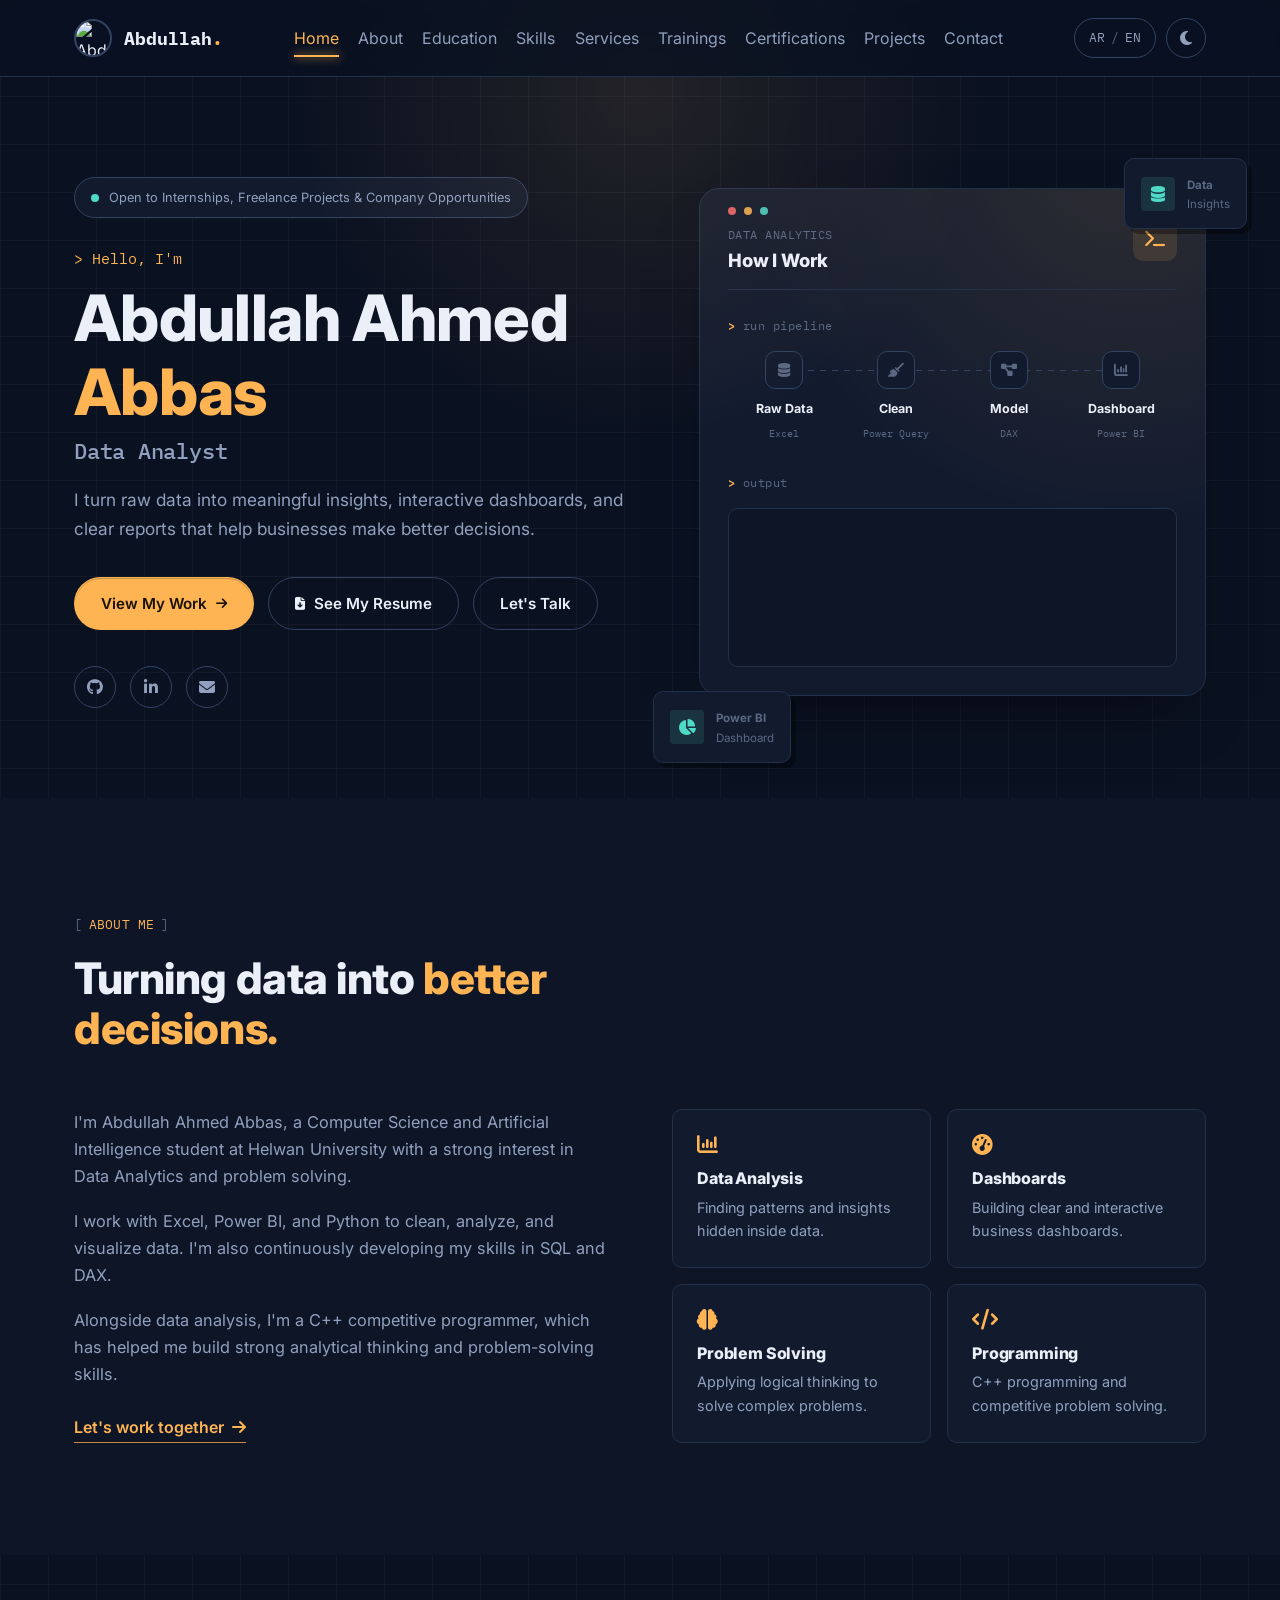
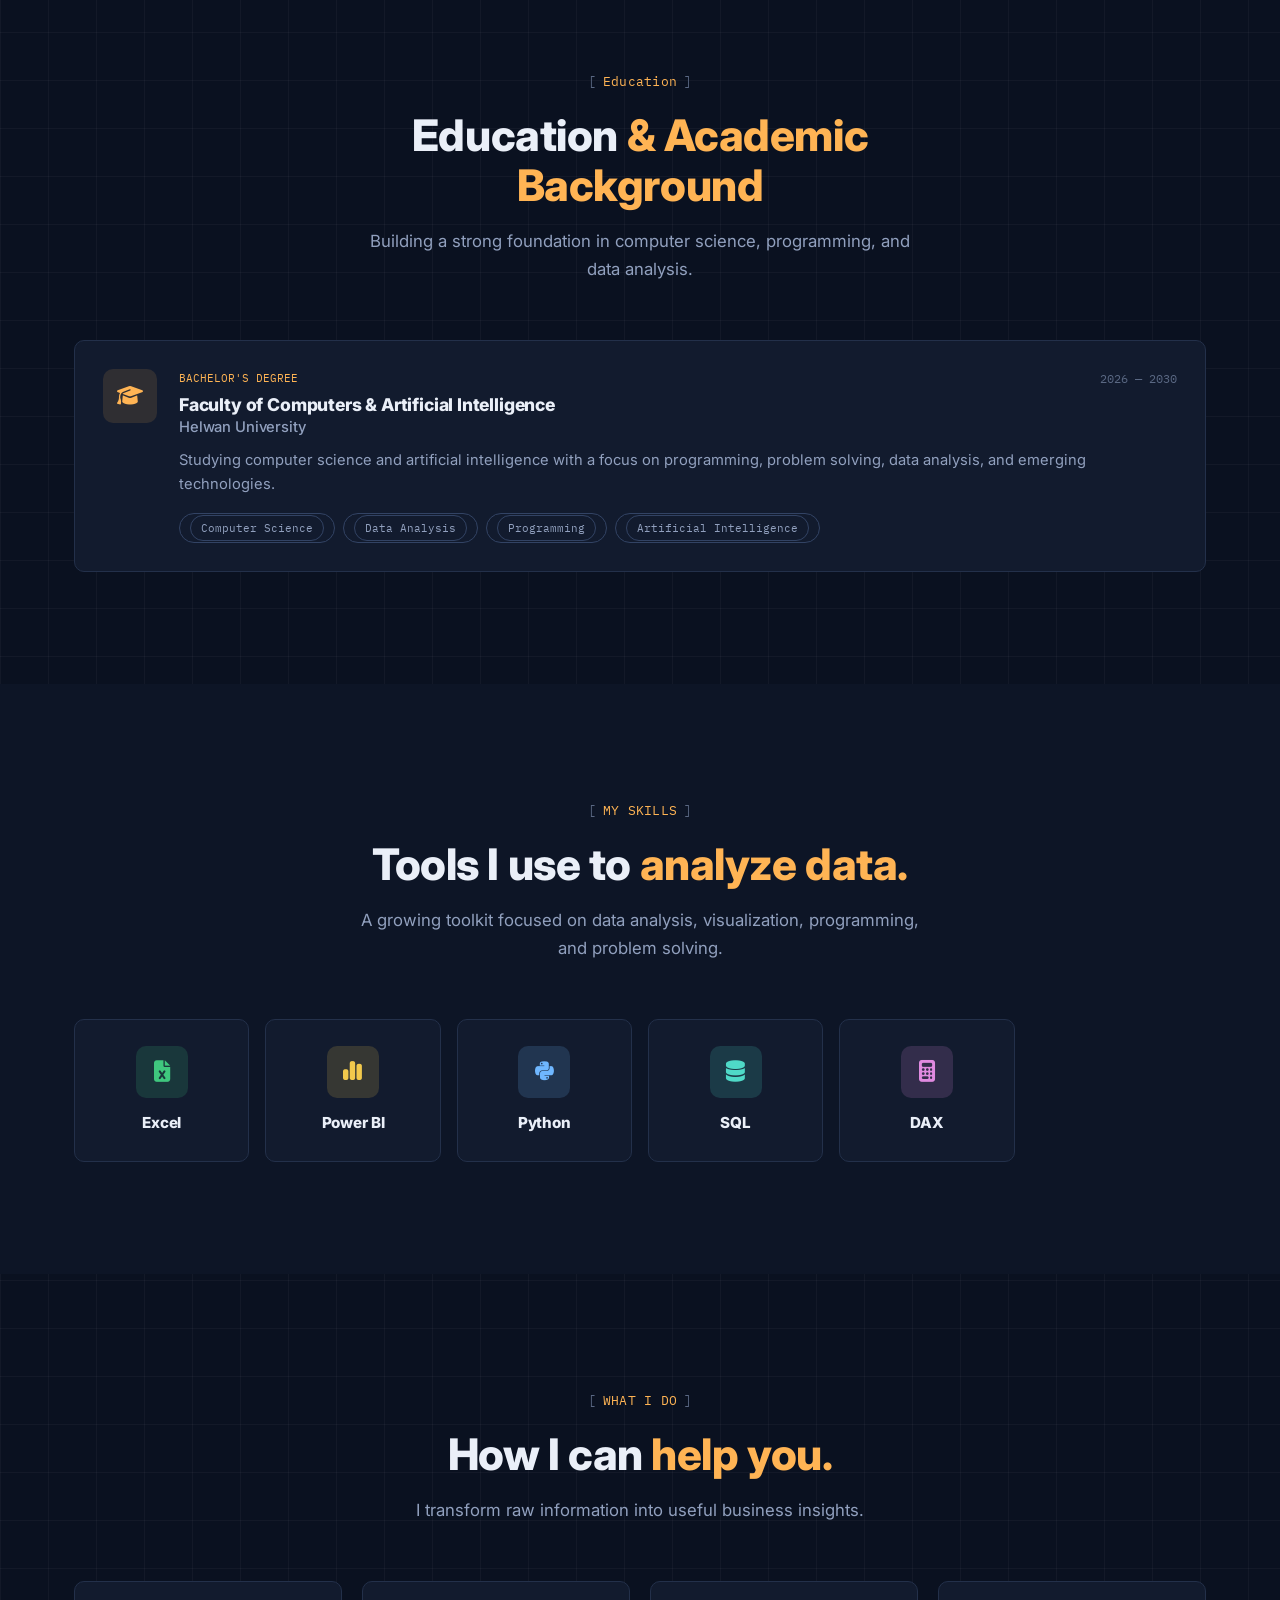
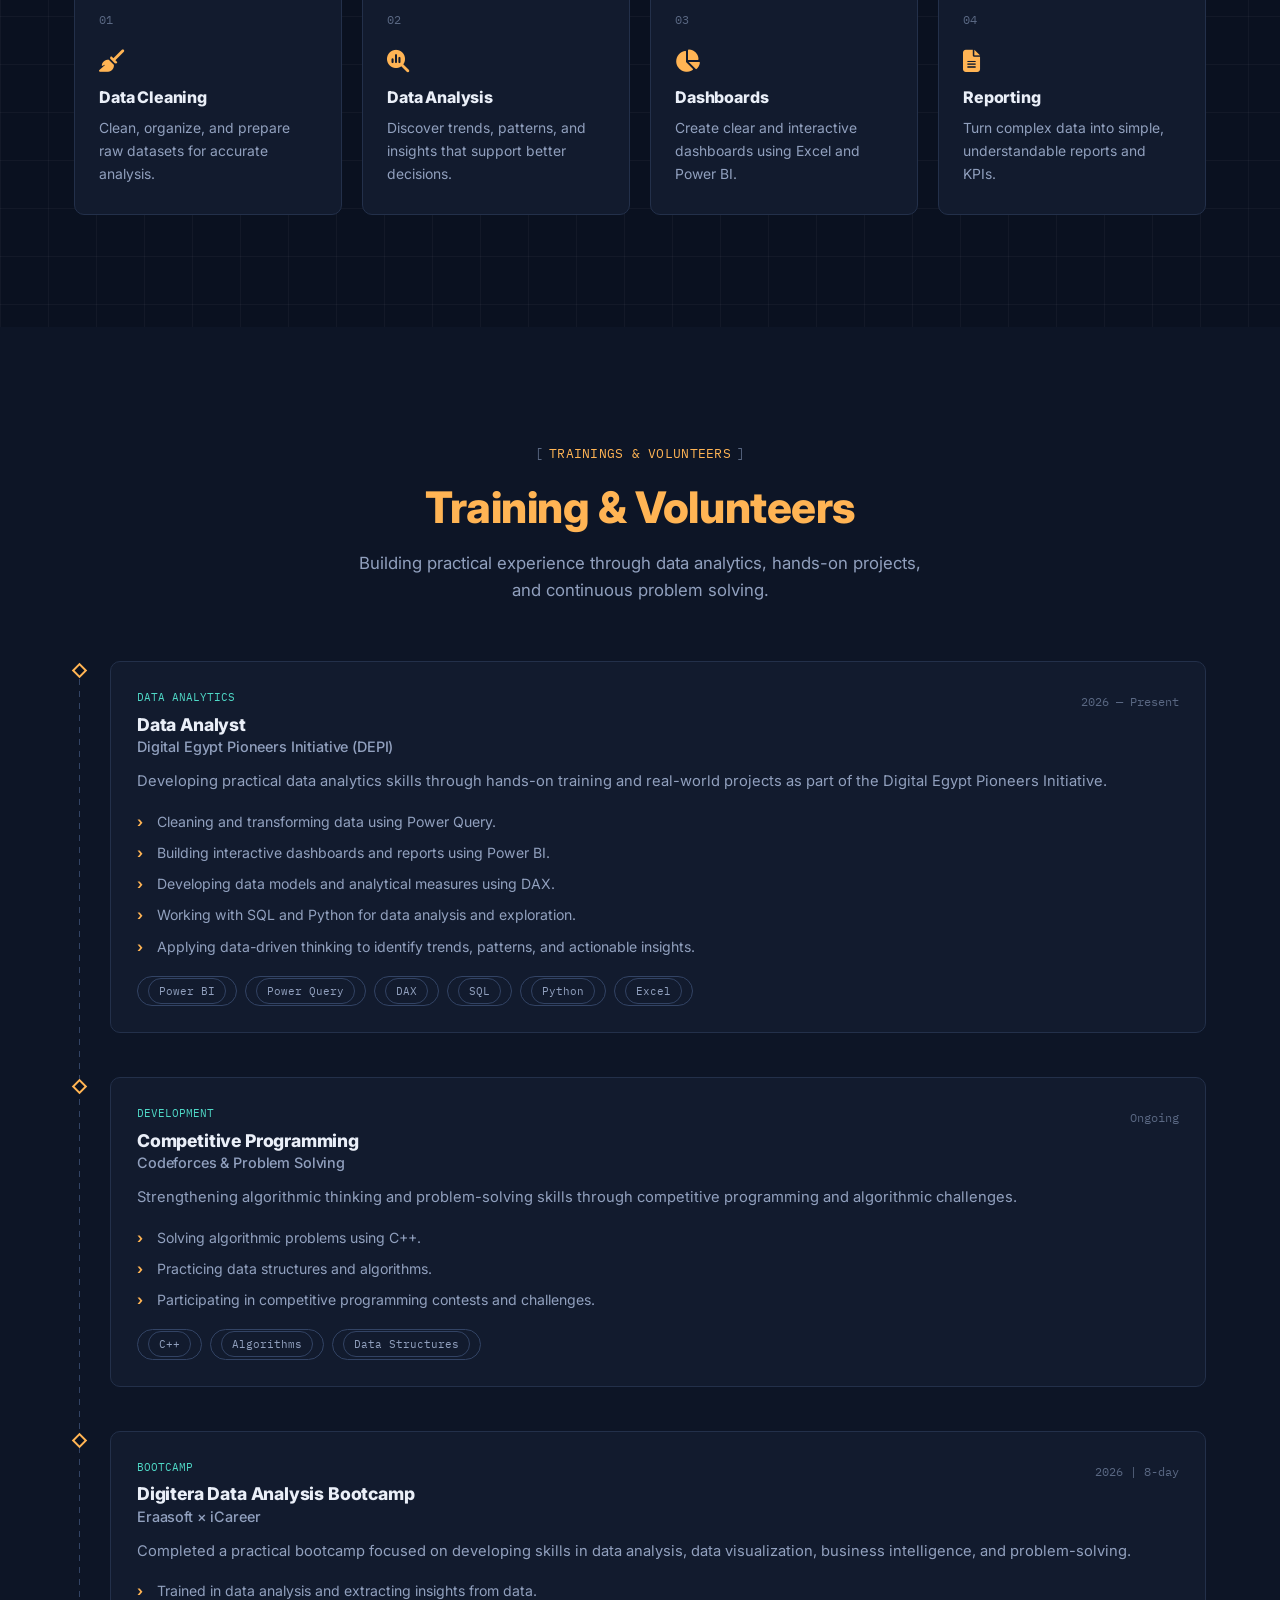
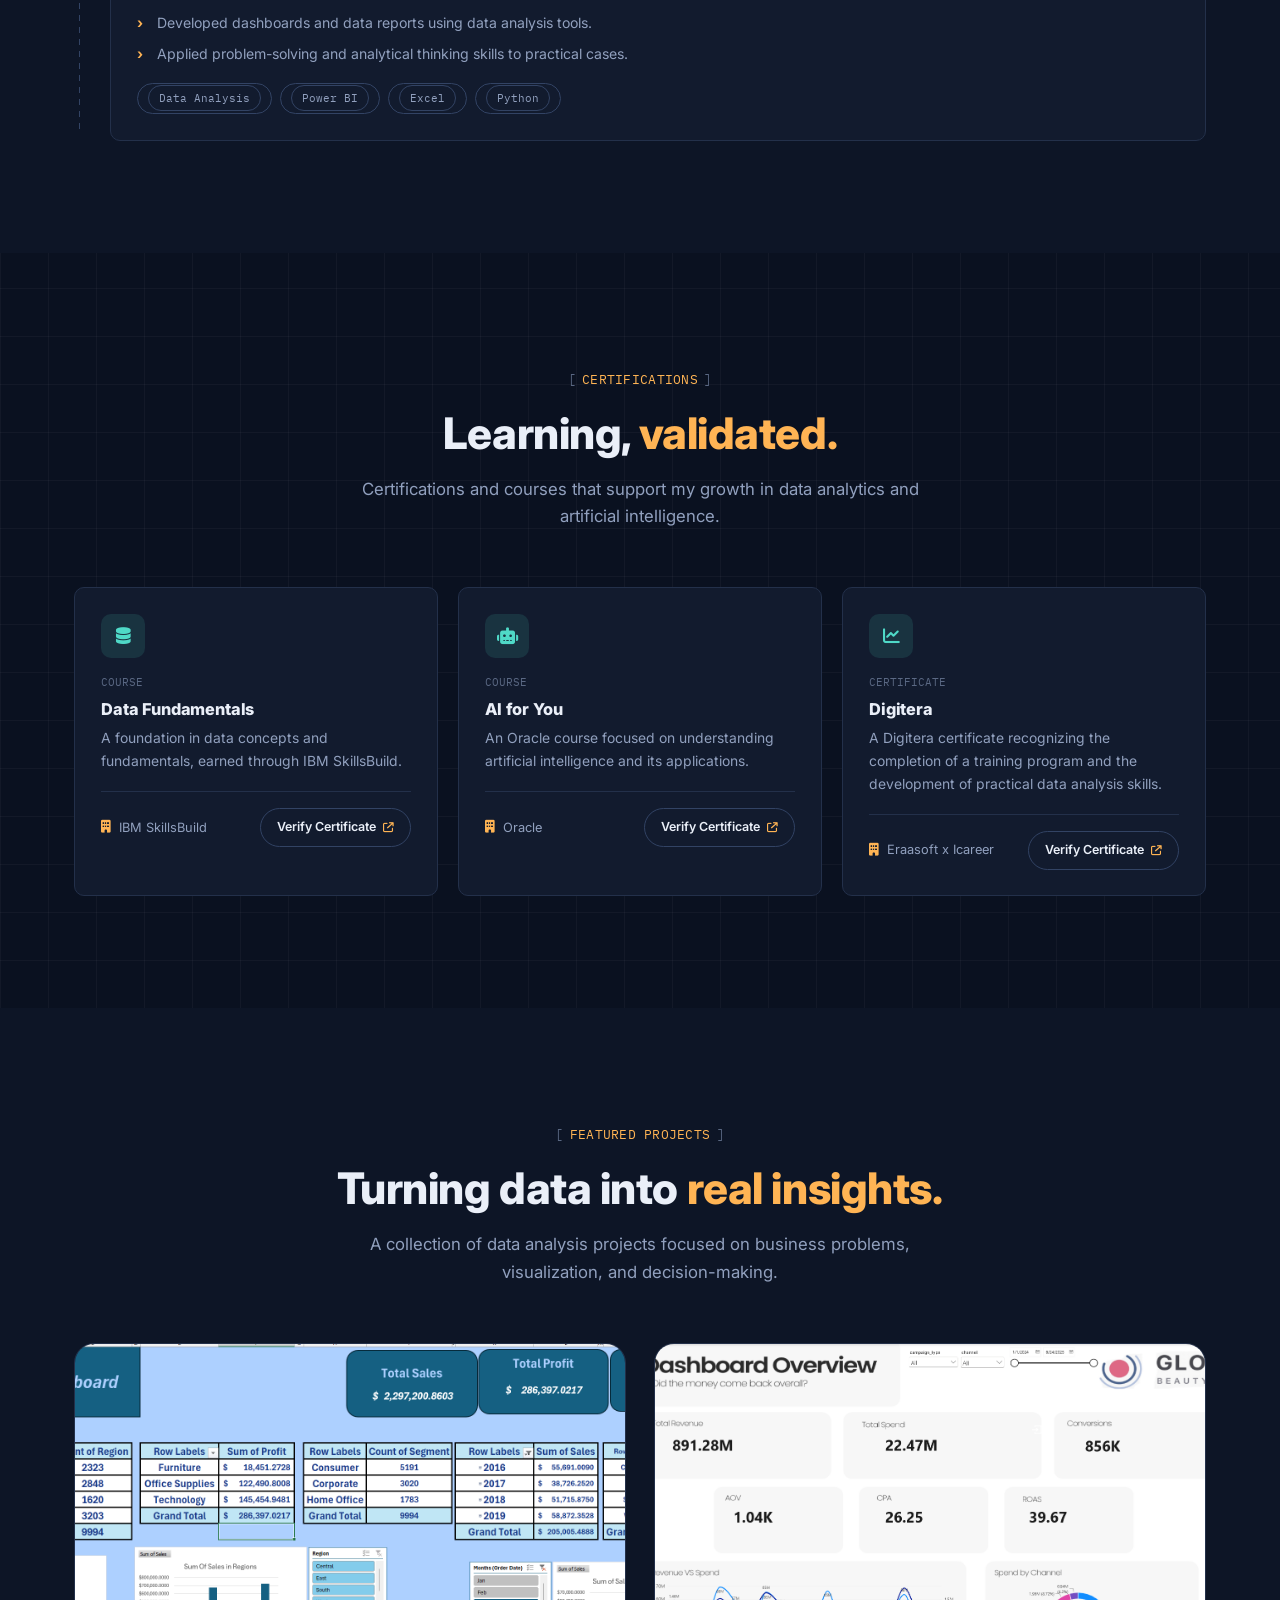
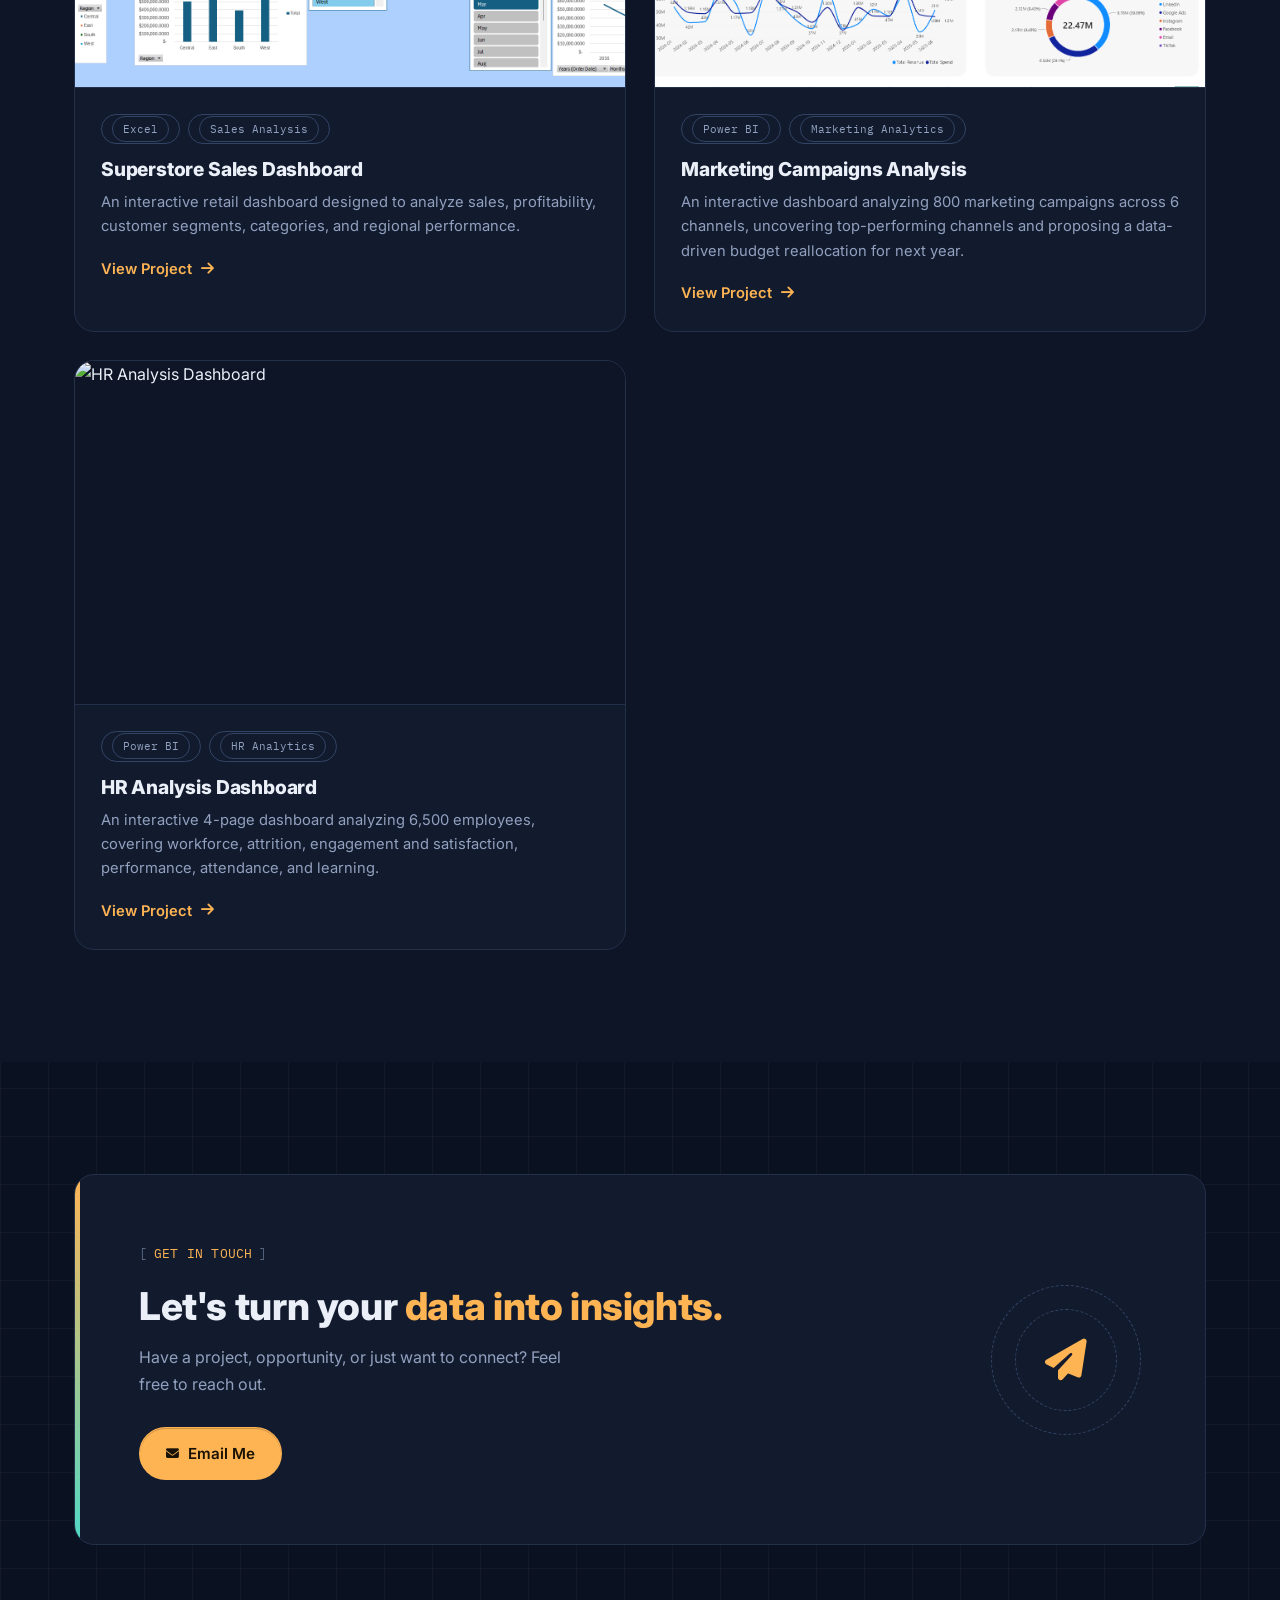
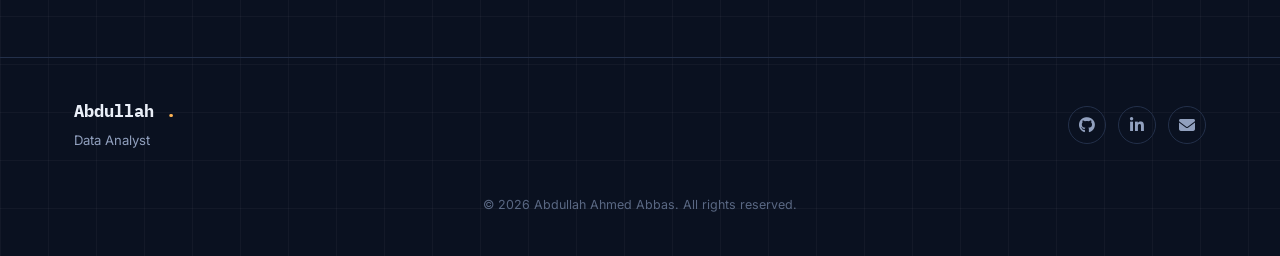
==== commit 2baa850d: "Add files via upload" ====
--- a/index3.html
+++ b/index3.html
@@ -5,9 +5,9 @@
     <link href="src/WebPic.png" rel="icon" type="png" />
     <meta charset="utf-8" />
     <meta content="width=device-width, initial-scale=1.0" name="viewport" />
-    <title>Abdullah Ahmed Abbas | Junior Data Analyst</title>
+    <title>Abdullah Ahmed Abbas | Data Analyst</title>
     <meta
-      content="Abdullah Ahmed Abbas - Junior Data Analyst specializing in Excel, Power BI, Python and data visualization."
+      content="Abdullah Ahmed Abbas - Data Analyst specializing in Excel, Power BI, Python and data visualization."
       name="description"
     />
     <link href="https://fonts.googleapis.com" rel="preconnect" />
@@ -21,6 +21,61 @@
       rel="stylesheet"
     />
     <link href="ledger-terminal.css" rel="stylesheet" />
+    <style>
+      .showcase-grid {
+        display: grid;
+        grid-template-columns: repeat(auto-fit, minmax(300px, 1fr));
+        gap: 28px;
+      }
+      .showcase-item {
+        display: flex;
+        flex-direction: column;
+        gap: 14px;
+        padding: 0;
+        background: none;
+        border: 0;
+        color: inherit;
+        font: inherit;
+        text-align: center;
+        cursor: pointer;
+      }
+      .showcase-title {
+        display: flex;
+        align-items: center;
+        justify-content: center;
+        gap: 10px;
+        font-size: 1.25rem;
+        font-weight: 700;
+      }
+      .showcase-frame {
+        overflow: hidden;
+        border-radius: 14px;
+        border: 1px solid rgba(128, 128, 128, 0.3);
+        box-shadow: 0 10px 30px rgba(0, 0, 0, 0.18);
+        transition:
+          transform 0.3s,
+          box-shadow 0.3s;
+      }
+      .showcase-frame img {
+        display: block;
+        width: 100%;
+        height: auto;
+      }
+      .showcase-item:hover .showcase-frame {
+        transform: translateY(-6px);
+        box-shadow: 0 16px 40px rgba(0, 0, 0, 0.28);
+      }
+      .nav-menu {
+        gap: clamp(12px, 1.5vw, 26px);
+      }
+      .nav-menu .nav-link,
+      .nav-menu .nav-link span {
+        font-family: inherit;
+        font-size: inherit;
+        font-weight: inherit;
+        white-space: nowrap;
+      }
+    </style>
   </head>
   <body>
     <!-- ================= NAVBAR ================= -->
@@ -35,7 +90,7 @@
             <img
               alt="Abdullah"
               class="nav-profile-pic"
-              src="src/profilePic.jpeg"
+              src="src/profilePic.png"
             />
           </button>
           <a href="#home">
@@ -50,25 +105,26 @@
           <a class="nav-link" href="#about"
             ><span data-ar="نبذة عني" data-en="About">About</span></a
           >
+          <a class="nav-link" href="#education"
+            ><span data-ar="التعليم" data-en="Education">Education</span></a
+          >
+
           <a class="nav-link" href="#skills"
             ><span data-ar="المهارات" data-en="Skills">Skills</span></a
           >
-          <a class="nav-link" href="#projects"
-            ><span data-ar="المشاريع" data-en="Projects">Projects</span></a
+          <a class="nav-link" href="#services"
+            ><span data-ar="الخدمات" data-en="Services">Services</span></a
           >
           <a class="nav-link" href="#experience"
-            ><span data-ar="العملية" data-en="Experience">Experience</span></a
-          >
-          <a class="nav-link" href="#education"
-            ><span data-ar="التعليم" data-en="Education">Education</span></a
+            ><span data-ar="التدريبات" data-en="Trainings">Training</span></a
           >
           <a class="nav-link" href="#certifications"
             ><span data-ar="الشهادات" data-en="Certifications"
               >Certifications</span
             ></a
           >
-          <a class="nav-link" href="#services"
-            ><span data-ar="الخدمات" data-en="Services">Services</span></a
+          <a class="nav-link" href="#projects"
+            ><span data-ar="المشاريع" data-en="Projects">Projects</span></a
           >
           <a class="nav-link" href="#contact"
             ><span data-ar="تواصل" data-en="Contact">Contact</span></a
@@ -119,8 +175,8 @@
               <span><span data-ar="Abbas" data-en="Abbas">Abbas</span></span>
             </h1>
             <h2>
-              <span data-ar="محلل بيانات مبتدئ" data-en="Junior Data Analyst"
-                >Junior Data Analyst</span
+              <span data-ar="محلل بيانات" data-en="Data Analyst"
+                >Data Analyst</span
               >
             </h2>
             <p class="hero-description">
@@ -434,6 +490,109 @@
                     >C++ programming and competitive problem solving.</span
                   >
                 </p>
+              </div>
+            </div>
+          </div>
+        </div>
+      </section>
+      <!-- ================= EDUCATION ================= -->
+      <section class="education section" id="education">
+        <div class="container">
+          <div class="section-heading center reveal">
+            <span class="section-label"
+              ><span data-ar="التعليم" data-en="Education"
+                >Education</span
+              ></span
+            >
+            <h2>
+              <span data-ar="التعليم" data-en="Education">Education</span>
+              <span
+                ><span
+                  data-ar="&amp; Academic Background"
+                  data-en="&amp; Academic Background"
+                  >&amp; Academic Background</span
+                ></span
+              >
+            </h2>
+            <p>
+              <span
+                data-ar="بناء أساس قوي في علوم الحاسب والبرمجة وتحليل البيانات."
+                data-en="Building a strong foundation in computer science, programming, and data analysis."
+                >Building a strong foundation in computer science, programming,
+                and data analysis.</span
+              >
+            </p>
+          </div>
+          <div class="education-container">
+            <div class="education-card">
+              <div class="education-icon">
+                <i class="fa-solid fa-graduation-cap"></i>
+              </div>
+              <div class="education-content">
+                <div class="education-top">
+                  <div>
+                    <span class="education-type">
+                      <span
+                        data-ar="درجة البكالوريوس"
+                        data-en="BACHELOR'S DEGREE"
+                        >BACHELOR'S DEGREE</span
+                      >
+                    </span>
+                    <h3>
+                      <span
+                        data-ar="كلية الحاسبات والذكاء الاصطناعي"
+                        data-en="Faculty of Computers &amp; Artificial Intelligence"
+                        >Faculty of Computers &amp; Artificial
+                        Intelligence</span
+                      >
+                    </h3>
+                    <h4>
+                      <span
+                        data-ar="Helwan University"
+                        data-en="Helwan University"
+                        >Helwan University</span
+                      >
+                    </h4>
+                  </div>
+                  <span class="education-date">
+                    <span data-ar="2026 — 2030" data-en="2026 — 2030"
+                      >2026 — 2030</span
+                    >
+                  </span>
+                </div>
+                <p>
+                  <span
+                    data-ar="دراسة علوم الحاسب والذكاء الاصطناعي مع التركيز على البرمجة وحل المشكلات وتحليل البيانات والتقنيات الحديثة."
+                    data-en="Studying computer science and artificial intelligence with a focus on programming, problem solving, data analysis, and emerging technologies."
+                    >Studying computer science and artificial intelligence with
+                    a focus on programming, problem solving, data analysis, and
+                    emerging technologies.</span
+                  >
+                </p>
+                <div class="education-tags">
+                  <span
+                    ><span data-ar="علوم الحاسب" data-en="Computer Science"
+                      >Computer Science</span
+                    ></span
+                  >
+                  <span
+                    ><span data-ar="تحليل البيانات" data-en="Data Analysis"
+                      >Data Analysis</span
+                    ></span
+                  >
+                  <span
+                    ><span data-ar="البرمجة" data-en="Programming"
+                      >Programming</span
+                    ></span
+                  >
+                  <span
+                    ><span
+                      data-ar="الذكاء الاصطناعي"
+                      data-en="Artificial Intelligence"
+                      >Artificial Intelligence</span
+                    ></span
+                  >
+                </div>
               </div>
             </div>
           </div>
@@ -507,218 +666,129 @@
 
       <!--Content was Removed -->
 
-      <!-- ================= PROJECTS ================= -->
-      <section class="projects section" id="projects">
+      <!-- ================= SERVICES ================= -->
+      <section class="services section" id="services">
         <div class="container">
           <div class="section-heading center reveal">
             <span class="section-label"
-              ><span data-ar="أبرز المشاريع" data-en="FEATURED PROJECTS"
-                >FEATURED PROJECTS</span
+              ><span data-ar="ما أقدمه" data-en="WHAT I DO"
+                >WHAT I DO</span
               ></span
             >
             <h2>
-              <span data-ar="تحويل البيانات إلى" data-en="Turning data into"
-                >Turning data into</span
-              >
+              <span data-ar="كيف يمكنني" data-en="How I can">How I can</span>
               <span
-                ><span data-ar="رؤى حقيقية." data-en="real insights."
-                  >real insights.</span
+                ><span data-ar="مساعدتك." data-en="help you."
+                  >help you.</span
                 ></span
               >
             </h2>
             <p>
               <span
-                data-ar="مجموعة من مشاريع تحليل البيانات التي تركز على مشكلات الأعمال والتصور واتخاذ القرار."
-                data-en="A collection of data analysis projects focused on business problems, visualization, and decision-making."
-                >A collection of data analysis projects focused on business
-                problems, visualization, and decision-making.</span
+                data-ar="أحوّل المعلومات الخام إلى رؤى مفيدة للأعمال."
+                data-en="I transform raw information into useful business insights."
+                >I transform raw information into useful business
+                insights.</span
               >
             </p>
           </div>
-          <div class="projects-grid">
-            <!-- ================= PROJECT 1 ================= -->
-            <article class="project-card reveal">
-              <!-- 1. الصورةتحطها هنا فوق خالص مكان الـ dashboard-preview القديم -->
-              <div class="project-image project-one">
-                <img alt="Superstore Sales Dashboard" src="src/PJ1.png" />
-              </div>
-              <!-- 2. باقي الكارت زي ما هو وما تحطش فيه أي صور تحت -->
-              <div class="project-content">
-                <div class="project-tags">
-                  <span
-                    ><span data-ar="Excel" data-en="Excel">Excel</span></span
-                  >
-                  <span
-                    ><span data-ar="Power Query" data-en="Power Query"
-                      >Power Query</span
-                    ></span
-                  >
-                </div>
-                <h3>
-                  <span
-                    data-ar="لوحة مبيعات Superstore"
-                    data-en="Superstore Sales Dashboard"
-                    >Superstore Sales Dashboard</span
-                  >
-                </h3>
-                <p>
-                  <span
-                    data-ar="لوحة معلومات تفاعلية لبيانات التجزئة لتحليل المبيعات والربحية وشرائح العملاء والفئات والأداء الإقليمي."
-                    data-en="An interactive retail dashboard designed to analyze sales, profitability, customer segments, categories, and regional performance."
-                    >An interactive retail dashboard designed to analyze sales,
-                    profitability, customer segments, categories, and regional
-                    performance.</span
-                  >
-                </p>
-                <div class="project-meta">
-                  <span>
-                    <i class="fa-solid fa-bullseye"></i>
-                    <span data-ar="تحليل المبيعات" data-en="Sales Analysis"
-                      >Sales Analysis</span
-                    >
-                  </span>
-                </div>
-                <button
-                  class="project-link project-details-btn"
-                  data-project="superstore"
-                >
-                  <span data-ar="عرض المشروع" data-en="View Project"
-                    >View Project</span
-                  >
-                  <i class="fa-solid fa-arrow-right"></i>
-                </button>
-              </div>
-            </article>
-            <!-- ================= PROJECT 2 ================= -->
-            <article class="project-card reveal">
-              <div class="project-image project-two">
-                <img alt="Marketing Campaigns Analysis" src="src/pj2 p1.png" />
-              </div>
-              <div class="project-content">
-                <div class="project-tags">
-                  <span
-                    ><span data-ar="Power BI" data-en="Power BI"
-                      >Power BI</span
-                    ></span
-                  >
-                  <span
-                    ><span data-ar="تحليل التسويق" data-en="Marketing Analytics"
-                      >Marketing Analytics</span
-                    ></span
-                  >
-                </div>
-                <h3>
-                  <span
-                    data-ar="تحليل حملات التسويق"
-                    data-en="Marketing Campaigns Analysis"
-                    >Marketing Campaigns Analysis</span
-                  >
-                </h3>
-                <p>
-                  <span
-                    data-ar="لوحة تحكم تفاعلية لتحليل 800 حملة تسويقية عبر 6 قنوات، تكشف أفضل القنوات أداءً وتقترح إعادة توزيع الميزانية للعام القادم."
-                    data-en="An interactive dashboard analyzing 800 marketing campaigns across 6 channels, uncovering top-performing channels and proposing a data-driven budget reallocation for next year."
-                    >An interactive dashboard analyzing 800 marketing campaigns
-                    across 6 channels, uncovering top-performing channels and
-                    proposing a data-driven budget reallocation for next
-                    year.</span
-                  >
-                </p>
-                <div class="project-meta">
-                  <span>
-                    <i class="fa-solid fa-chart-line"></i>
-                    <span data-ar="تحليل السوق" data-en="Market Analysis"
-                      >Market Analysis</span
-                    >
-                  </span>
-                </div>
-                <button
-                  class="project-link project-details-btn"
-                  data-project="marketing-campaigns"
-                >
-                  <span data-ar="عرض المشروع" data-en="View Project"
-                    >View Project</span
-                  >
-                  <i class="fa-solid fa-arrow-right"></i>
-                </button>
-              </div>
-            </article>
+          <div class="services-grid">
+            <div class="service-card reveal">
+              <div class="service-number">
+                <span data-ar="01" data-en="01">01</span>
+              </div>
+              <i class="fa-solid fa-broom"></i>
+              <h3>
+                <span data-ar="تنظيف البيانات" data-en="Data Cleaning"
+                  >Data Cleaning</span
+                >
+              </h3>
+              <p>
+                <span
+                  data-ar="تنظيف وتنظيم وتجهيز مجموعات البيانات الخام لتحليل دقيق."
+                  data-en="Clean, organize, and prepare raw datasets for accurate analysis."
+                  >Clean, organize, and prepare raw datasets for accurate
+                  analysis.</span
+                >
+              </p>
+            </div>
+            <div class="service-card reveal">
+              <div class="service-number">
+                <span data-ar="02" data-en="02">02</span>
+              </div>
+              <i class="fa-solid fa-magnifying-glass-chart"></i>
+              <h3>
+                <span data-ar="تحليل البيانات" data-en="Data Analysis"
+                  >Data Analysis</span
+                >
+              </h3>
+              <p>
+                <span
+                  data-ar="اكتشاف الاتجاهات والأنماط والرؤى التي تدعم قرارات أفضل."
+                  data-en="Discover trends, patterns, and insights that support better decisions."
+                  >Discover trends, patterns, and insights that support better
+                  decisions.</span
+                >
+              </p>
+            </div>
+            <div class="service-card reveal">
+              <div class="service-number">
+                <span data-ar="03" data-en="03">03</span>
+              </div>
+              <i class="fa-solid fa-chart-pie"></i>
+              <h3>
+                <span data-ar="لوحات المعلومات" data-en="Dashboards"
+                  >Dashboards</span
+                >
+              </h3>
+              <p>
+                <span
+                  data-ar="إنشاء لوحات معلومات واضحة وتفاعلية باستخدام Excel وPower BI."
+                  data-en="Create clear and interactive dashboards using Excel and Power BI."
+                  >Create clear and interactive dashboards using Excel and Power
+                  BI.</span
+                >
+              </p>
+            </div>
+            <div class="service-card reveal">
+              <div class="service-number">
+                <span data-ar="04" data-en="04">04</span>
+              </div>
+              <i class="fa-solid fa-file-lines"></i>
+              <h3>
+                <span data-ar="إعداد التقارير" data-en="Reporting"
+                  >Reporting</span
+                >
+              </h3>
+              <p>
+                <span
+                  data-ar="تحويل البيانات المعقدة إلى تقارير ومؤشرات أداء بسيطة وسهلة الفهم."
+                  data-en="Turn complex data into simple, understandable reports and KPIs."
+                  >Turn complex data into simple, understandable reports and
+                  KPIs.</span
+                >
+              </p>
+            </div>
           </div>
         </div>
       </section>
-      <!-- ================= PROJECT DETAILS MODAL ================= -->
-      <div class="project-modal" id="projectModal">
-        <div class="modal-overlay" id="modalOverlay"></div>
-        <div class="modal-content">
-          <button class="modal-close" id="modalClose">
-            <i class="fa-solid fa-xmark"></i>
-          </button>
-          <div class="modal-image" id="modalImage">
-            <div class="modal-image-placeholder">
-              <i class="fa-solid fa-chart-column"></i>
-            </div>
-          </div>
-          <div class="modal-body">
-            <div class="project-tags" id="modalTags"></div>
-            <h2 id="modalTitle"></h2>
-            <p class="modal-description" id="modalDescription"></p>
-            <div class="modal-section">
-              <h3>
-                <i class="fa-solid fa-bullseye"></i>
-                <span data-ar="هدف المشروع" data-en="Project Goal"
-                  >Project Goal</span
-                >
-              </h3>
-              <p id="modalGoal"></p>
-            </div>
-            <div class="modal-section">
-              <h3>
-                <i class="fa-solid fa-screwdriver-wrench"></i>
-                <span data-ar="ما قمت به" data-en="What I Did">What I Did</span>
-              </h3>
-              <ul id="modalProcess"></ul>
-            </div>
-            <div class="modal-section">
-              <h3>
-                <i class="fa-solid fa-lightbulb"></i>
-                <span data-ar="أهم الرؤى" data-en="Key Insights"
-                  >Key Insights</span
-                >
-              </h3>
-              <ul id="modalInsights"></ul>
-            </div>
-            <div class="modal-actions">
-              <a
-                class="btn btn-outline"
-                href="#"
-                id="modalGithub"
-                target="_blank"
-              >
-                <i class="fa-brands fa-github"></i>
-                <span data-ar="GitHub" data-en="GitHub">GitHub</span>
-              </a>
-              <a class="btn btn-demo" href="#" id="modalLive" target="_blank">
-                <i class="fa-solid fa-arrow-up-right-from-square"></i>
-                <span data-ar="عرض مباشر" data-en="Live Demo">Live Demo</span>
-              </a>
-            </div>
-          </div>
-        </div>
-      </div>
       <!-- ================= EXPERIENCE ================= -->
       <section class="experience section" id="experience">
         <div class="container">
           <div class="section-heading center reveal">
             <span class="section-label"
-              ><span data-ar="الخبرة" data-en="EXPERIENCE"
-                >EXPERIENCE</span
+              ><span
+                data-ar="التدريبات والتطوعات"
+                data-en="TRAININGS &amp; VOLUNTEERS"
+                >TRAINING &amp; VOLUNTEERS</span
               ></span
             >
             <h2>
-              <span data-ar="خبرتي" data-en="My">My</span>
               <span
-                ><span data-ar="العملية" data-en="Experience"
-                  >Experience</span
+                ><span
+                  data-ar="التدريب والتطوع"
+                  data-en="Training &amp; Volunteers"
+                  >Training &amp; Volunteers</span
                 ></span
               >
             </h2>
@@ -746,10 +816,8 @@
                       >
                     </span>
                     <h3>
-                      <span
-                        data-ar="محلل بيانات مبتدئ"
-                        data-en="Junior Data Analyst"
-                        >Junior Data Analyst</span
+                      <span data-ar="محلل بيانات" data-en="Data Analyst"
+                        >Data Analyst</span
                       >
                     </h3>
                     <h4>
@@ -1012,109 +1080,6 @@
           </div>
         </div>
       </section>
-      <!-- ================= EDUCATION ================= -->
-      <section class="education section" id="education">
-        <div class="container">
-          <div class="section-heading center reveal">
-            <span class="section-label"
-              ><span data-ar="التعليم" data-en="Education"
-                >Education</span
-              ></span
-            >
-            <h2>
-              <span data-ar="التعليم" data-en="Education">Education</span>
-              <span
-                ><span
-                  data-ar="&amp; Academic Background"
-                  data-en="&amp; Academic Background"
-                  >&amp; Academic Background</span
-                ></span
-              >
-            </h2>
-            <p>
-              <span
-                data-ar="بناء أساس قوي في علوم الحاسب والبرمجة وتحليل البيانات."
-                data-en="Building a strong foundation in computer science, programming, and data analysis."
-                >Building a strong foundation in computer science, programming,
-                and data analysis.</span
-              >
-            </p>
-          </div>
-          <div class="education-container">
-            <div class="education-card">
-              <div class="education-icon">
-                <i class="fa-solid fa-graduation-cap"></i>
-              </div>
-              <div class="education-content">
-                <div class="education-top">
-                  <div>
-                    <span class="education-type">
-                      <span
-                        data-ar="درجة البكالوريوس"
-                        data-en="BACHELOR'S DEGREE"
-                        >BACHELOR'S DEGREE</span
-                      >
-                    </span>
-                    <h3>
-                      <span
-                        data-ar="كلية الحاسبات والذكاء الاصطناعي"
-                        data-en="Faculty of Computers &amp; Artificial Intelligence"
-                        >Faculty of Computers &amp; Artificial
-                        Intelligence</span
-                      >
-                    </h3>
-                    <h4>
-                      <span
-                        data-ar="Helwan University"
-                        data-en="Helwan University"
-                        >Helwan University</span
-                      >
-                    </h4>
-                  </div>
-                  <span class="education-date">
-                    <span data-ar="2026 — 2030" data-en="2026 — 2030"
-                      >2026 — 2030</span
-                    >
-                  </span>
-                </div>
-                <p>
-                  <span
-                    data-ar="دراسة علوم الحاسب والذكاء الاصطناعي مع التركيز على البرمجة وحل المشكلات وتحليل البيانات والتقنيات الحديثة."
-                    data-en="Studying computer science and artificial intelligence with a focus on programming, problem solving, data analysis, and emerging technologies."
-                    >Studying computer science and artificial intelligence with
-                    a focus on programming, problem solving, data analysis, and
-                    emerging technologies.</span
-                  >
-                </p>
-                <div class="education-tags">
-                  <span
-                    ><span data-ar="علوم الحاسب" data-en="Computer Science"
-                      >Computer Science</span
-                    ></span
-                  >
-                  <span
-                    ><span data-ar="تحليل البيانات" data-en="Data Analysis"
-                      >Data Analysis</span
-                    ></span
-                  >
-                  <span
-                    ><span data-ar="البرمجة" data-en="Programming"
-                      >Programming</span
-                    ></span
-                  >
-                  <span
-                    ><span
-                      data-ar="الذكاء الاصطناعي"
-                      data-en="Artificial Intelligence"
-                      >Artificial Intelligence</span
-                    ></span
-                  >
-                </div>
-              </div>
-            </div>
-          </div>
-        </div>
-      </section>
       <!-- ================= CERTIFICATIONS ================= -->
       <section class="certifications section" id="certifications">
         <div class="container">
@@ -1291,112 +1256,235 @@
           </div>
         </div>
       </section>
-      <!-- ================= SERVICES ================= -->
-      <section class="services section" id="services">
+      <!-- ================= PROJECTS ================= -->
+      <section class="projects section" id="projects">
         <div class="container">
           <div class="section-heading center reveal">
             <span class="section-label"
-              ><span data-ar="ما أقدمه" data-en="WHAT I DO"
-                >WHAT I DO</span
+              ><span data-ar="أبرز المشاريع" data-en="FEATURED PROJECTS"
+                >FEATURED PROJECTS</span
               ></span
             >
             <h2>
-              <span data-ar="كيف يمكنني" data-en="How I can">How I can</span>
+              <span data-ar="تحويل البيانات إلى" data-en="Turning data into"
+                >Turning data into</span
+              >
               <span
-                ><span data-ar="مساعدتك." data-en="help you."
-                  >help you.</span
+                ><span data-ar="رؤى حقيقية." data-en="real insights."
+                  >real insights.</span
                 ></span
               >
             </h2>
             <p>
               <span
-                data-ar="أحوّل المعلومات الخام إلى رؤى مفيدة للأعمال."
-                data-en="I transform raw information into useful business insights."
-                >I transform raw information into useful business
-                insights.</span
+                data-ar="مجموعة من مشاريع تحليل البيانات التي تركز على مشكلات الأعمال والتصور واتخاذ القرار."
+                data-en="A collection of data analysis projects focused on business problems, visualization, and decision-making."
+                >A collection of data analysis projects focused on business
+                problems, visualization, and decision-making.</span
               >
             </p>
           </div>
-          <div class="services-grid">
-            <div class="service-card reveal">
-              <div class="service-number">
-                <span data-ar="01" data-en="01">01</span>
-              </div>
-              <i class="fa-solid fa-broom"></i>
-              <h3>
-                <span data-ar="تنظيف البيانات" data-en="Data Cleaning"
-                  >Data Cleaning</span
-                >
-              </h3>
-              <p>
-                <span
-                  data-ar="تنظيف وتنظيم وتجهيز مجموعات البيانات الخام لتحليل دقيق."
-                  data-en="Clean, organize, and prepare raw datasets for accurate analysis."
-                  >Clean, organize, and prepare raw datasets for accurate
-                  analysis.</span
-                >
-              </p>
-            </div>
-            <div class="service-card reveal">
-              <div class="service-number">
-                <span data-ar="02" data-en="02">02</span>
-              </div>
-              <i class="fa-solid fa-magnifying-glass-chart"></i>
-              <h3>
-                <span data-ar="تحليل البيانات" data-en="Data Analysis"
-                  >Data Analysis</span
-                >
-              </h3>
-              <p>
-                <span
-                  data-ar="اكتشاف الاتجاهات والأنماط والرؤى التي تدعم قرارات أفضل."
-                  data-en="Discover trends, patterns, and insights that support better decisions."
-                  >Discover trends, patterns, and insights that support better
-                  decisions.</span
-                >
-              </p>
-            </div>
-            <div class="service-card reveal">
-              <div class="service-number">
-                <span data-ar="03" data-en="03">03</span>
-              </div>
-              <i class="fa-solid fa-chart-pie"></i>
-              <h3>
-                <span data-ar="لوحات المعلومات" data-en="Dashboards"
-                  >Dashboards</span
-                >
-              </h3>
-              <p>
-                <span
-                  data-ar="إنشاء لوحات معلومات واضحة وتفاعلية باستخدام Excel وPower BI."
-                  data-en="Create clear and interactive dashboards using Excel and Power BI."
-                  >Create clear and interactive dashboards using Excel and Power
-                  BI.</span
-                >
-              </p>
-            </div>
-            <div class="service-card reveal">
-              <div class="service-number">
-                <span data-ar="04" data-en="04">04</span>
-              </div>
-              <i class="fa-solid fa-file-lines"></i>
-              <h3>
-                <span data-ar="إعداد التقارير" data-en="Reporting"
-                  >Reporting</span
-                >
-              </h3>
-              <p>
-                <span
-                  data-ar="تحويل البيانات المعقدة إلى تقارير ومؤشرات أداء بسيطة وسهلة الفهم."
-                  data-en="Turn complex data into simple, understandable reports and KPIs."
-                  >Turn complex data into simple, understandable reports and
-                  KPIs.</span
-                >
-              </p>
-            </div>
+          <div class="projects-grid">
+            <!-- ================= PROJECT 1 ================= -->
+            <article class="project-card reveal">
+              <!-- 1. الصورةتحطها هنا فوق خالص مكان الـ dashboard-preview القديم -->
+              <div class="project-image project-one">
+                <img alt="Superstore Sales Dashboard" src="src/PJ1.png" />
+              </div>
+              <!-- 2. باقي الكارت زي ما هو وما تحطش فيه أي صور تحت -->
+              <div class="project-content">
+                <div class="project-tags">
+                  <span
+                    ><span data-ar="Excel" data-en="Excel">Excel</span></span
+                  >
+                  <span
+                    ><span data-ar="تحليل مبيعات" data-en="Sales Analysis"
+                      >Sales Analysis</span
+                    ></span
+                  >
+                </div>
+                <h3>
+                  <span
+                    data-ar="لوحة مبيعات Superstore"
+                    data-en="Superstore Sales Dashboard"
+                    >Superstore Sales Dashboard</span
+                  >
+                </h3>
+                <p>
+                  <span
+                    data-ar="لوحة معلومات تفاعلية لبيانات التجزئة لتحليل المبيعات والربحية وشرائح العملاء والفئات والأداء الإقليمي."
+                    data-en="An interactive retail dashboard designed to analyze sales, profitability, customer segments, categories, and regional performance."
+                    >An interactive retail dashboard designed to analyze sales,
+                    profitability, customer segments, categories, and regional
+                    performance.</span
+                  >
+                </p>
+                <button
+                  class="project-link project-details-btn"
+                  data-project="superstore"
+                >
+                  <span data-ar="عرض المشروع" data-en="View Project"
+                    >View Project</span
+                  >
+                  <i class="fa-solid fa-arrow-right"></i>
+                </button>
+              </div>
+            </article>
+            <!-- ================= PROJECT 2 ================= -->
+            <article class="project-card reveal">
+              <div class="project-image project-two">
+                <img alt="Marketing Campaigns Analysis" src="src/pj2 p1.png" />
+              </div>
+              <div class="project-content">
+                <div class="project-tags">
+                  <span
+                    ><span data-ar="Power BI" data-en="Power BI"
+                      >Power BI</span
+                    ></span
+                  >
+                  <span
+                    ><span data-ar="تحليل التسويق" data-en="Marketing Analytics"
+                      >Marketing Analytics</span
+                    ></span
+                  >
+                </div>
+                <h3>
+                  <span
+                    data-ar="تحليل حملات التسويق"
+                    data-en="Marketing Campaigns Analysis"
+                    >Marketing Campaigns Analysis</span
+                  >
+                </h3>
+                <p>
+                  <span
+                    data-ar="لوحة تحكم تفاعلية لتحليل 800 حملة تسويقية عبر 6 قنوات، تكشف أفضل القنوات أداءً وتقترح إعادة توزيع الميزانية للعام القادم."
+                    data-en="An interactive dashboard analyzing 800 marketing campaigns across 6 channels, uncovering top-performing channels and proposing a data-driven budget reallocation for next year."
+                    >An interactive dashboard analyzing 800 marketing campaigns
+                    across 6 channels, uncovering top-performing channels and
+                    proposing a data-driven budget reallocation for next
+                    year.</span
+                  >
+                </p>
+                <button
+                  class="project-link project-details-btn"
+                  data-project="marketing-campaigns"
+                >
+                  <span data-ar="عرض المشروع" data-en="View Project"
+                    >View Project</span
+                  >
+                  <i class="fa-solid fa-arrow-right"></i>
+                </button>
+              </div>
+            </article>
+            <!-- ================= PROJECT 3 ================= -->
+            <article class="project-card reveal">
+              <div class="project-image project-three">
+                <img alt="HR Analysis Dashboard" src="src/p3 1.png" />
+              </div>
+              <div class="project-content">
+                <div class="project-tags">
+                  <span
+                    ><span data-ar="Power BI" data-en="Power BI"
+                      >Power BI</span
+                    ></span
+                  >
+                  <span
+                    ><span
+                      data-ar="تحليل الموارد البشرية"
+                      data-en="HR Analytics"
+                      >HR Analytics</span
+                    ></span
+                  >
+                </div>
+                <h3>
+                  <span
+                    data-ar="تحليل الموارد البشرية"
+                    data-en="HR Analysis Dashboard"
+                    >HR Analysis Dashboard</span
+                  >
+                </h3>
+                <p>
+                  <span
+                    data-ar="لوحة تحكم تفاعلية من 4 صفحات لتحليل 6,500 موظف، تغطي القوى العاملة ومعدل ترك العمل والرضا الوظيفي والأداء والحضور والتدريب."
+                    data-en="An interactive 4-page dashboard analyzing 6,500 employees, covering workforce, attrition, engagement and satisfaction, performance, attendance, and learning."
+                    >An interactive 4-page dashboard analyzing 6,500 employees,
+                    covering workforce, attrition, engagement and satisfaction,
+                    performance, attendance, and learning.</span
+                  >
+                </p>
+                <button
+                  class="project-link project-details-btn"
+                  data-project="hr-analysis"
+                >
+                  <span data-ar="عرض المشروع" data-en="View Project"
+                    >View Project</span
+                  >
+                  <i class="fa-solid fa-arrow-right"></i>
+                </button>
+              </div>
+            </article>
           </div>
         </div>
       </section>
+      <!-- ================= PROJECT DETAILS MODAL ================= -->
+      <div class="project-modal" id="projectModal">
+        <div class="modal-overlay" id="modalOverlay"></div>
+        <div class="modal-content">
+          <button class="modal-close" id="modalClose">
+            <i class="fa-solid fa-xmark"></i>
+          </button>
+          <div class="modal-image" id="modalImage">
+            <div class="modal-image-placeholder">
+              <i class="fa-solid fa-chart-column"></i>
+            </div>
+          </div>
+          <div class="modal-body">
+            <div class="project-tags" id="modalTags"></div>
+            <h2 id="modalTitle"></h2>
+            <p class="modal-description" id="modalDescription"></p>
+            <div class="modal-section">
+              <h3>
+                <i class="fa-solid fa-bullseye"></i>
+                <span data-ar="هدف المشروع" data-en="Project Goal"
+                  >Project Goal</span
+                >
+              </h3>
+              <p id="modalGoal"></p>
+            </div>
+            <div class="modal-section">
+              <h3>
+                <i class="fa-solid fa-screwdriver-wrench"></i>
+                <span data-ar="ما قمت به" data-en="What I Did">What I Did</span>
+              </h3>
+              <ul id="modalProcess"></ul>
+            </div>
+            <div class="modal-section">
+              <h3>
+                <i class="fa-solid fa-lightbulb"></i>
+                <span data-ar="أهم الرؤى" data-en="Key Insights"
+                  >Key Insights</span
+                >
+              </h3>
+              <ul id="modalInsights"></ul>
+            </div>
+            <div class="modal-actions">
+              <a
+                class="btn btn-outline"
+                href="#"
+                id="modalGithub"
+                target="_blank"
+              >
+                <i class="fa-brands fa-github"></i>
+                <span data-ar="GitHub" data-en="GitHub">GitHub</span>
+              </a>
+              <a class="btn btn-demo" href="#" id="modalLive" target="_blank">
+                <i class="fa-solid fa-arrow-up-right-from-square"></i>
+                <span data-ar="عرض مباشر" data-en="Live Demo">Live Demo</span>
+              </a>
+            </div>
+          </div>
+        </div>
+      </div>
       <!-- ================= CONTACT ================= -->
       <section class="contact section" id="contact">
         <div class="container">
@@ -1458,8 +1546,8 @@
             ><span><span data-ar="." data-en=".">.</span></span>
           </a>
           <p>
-            <span data-ar="محلل بيانات مبتدئ" data-en="Junior Data Analyst"
-              >Junior Data Analyst</span
+            <span data-ar="محلل بيانات" data-en="Data Analyst"
+              >Data Analyst</span
             >
           </p>
         </div>
@@ -1503,12 +1591,12 @@
           <i class="fa-solid fa-xmark"></i>
         </button>
         <div class="profile-modal-image">
-          <img alt="Abdullah" src="src/profilePic.jpeg" />
+          <img alt="Abdullah" src="src/profilePic.png" />
         </div>
         <div class="profile-modal-info">
           <span class="profile-modal-label">
-            <span data-ar="محلل بيانات مبتدئ" data-en="JUNIOR DATA ANALYST"
-              >JUNIOR DATA ANALYST</span
+            <span data-ar="محلل بيانات" data-en="DATA ANALYST"
+              >DATA ANALYST</span
             >
           </span>
           <h2>
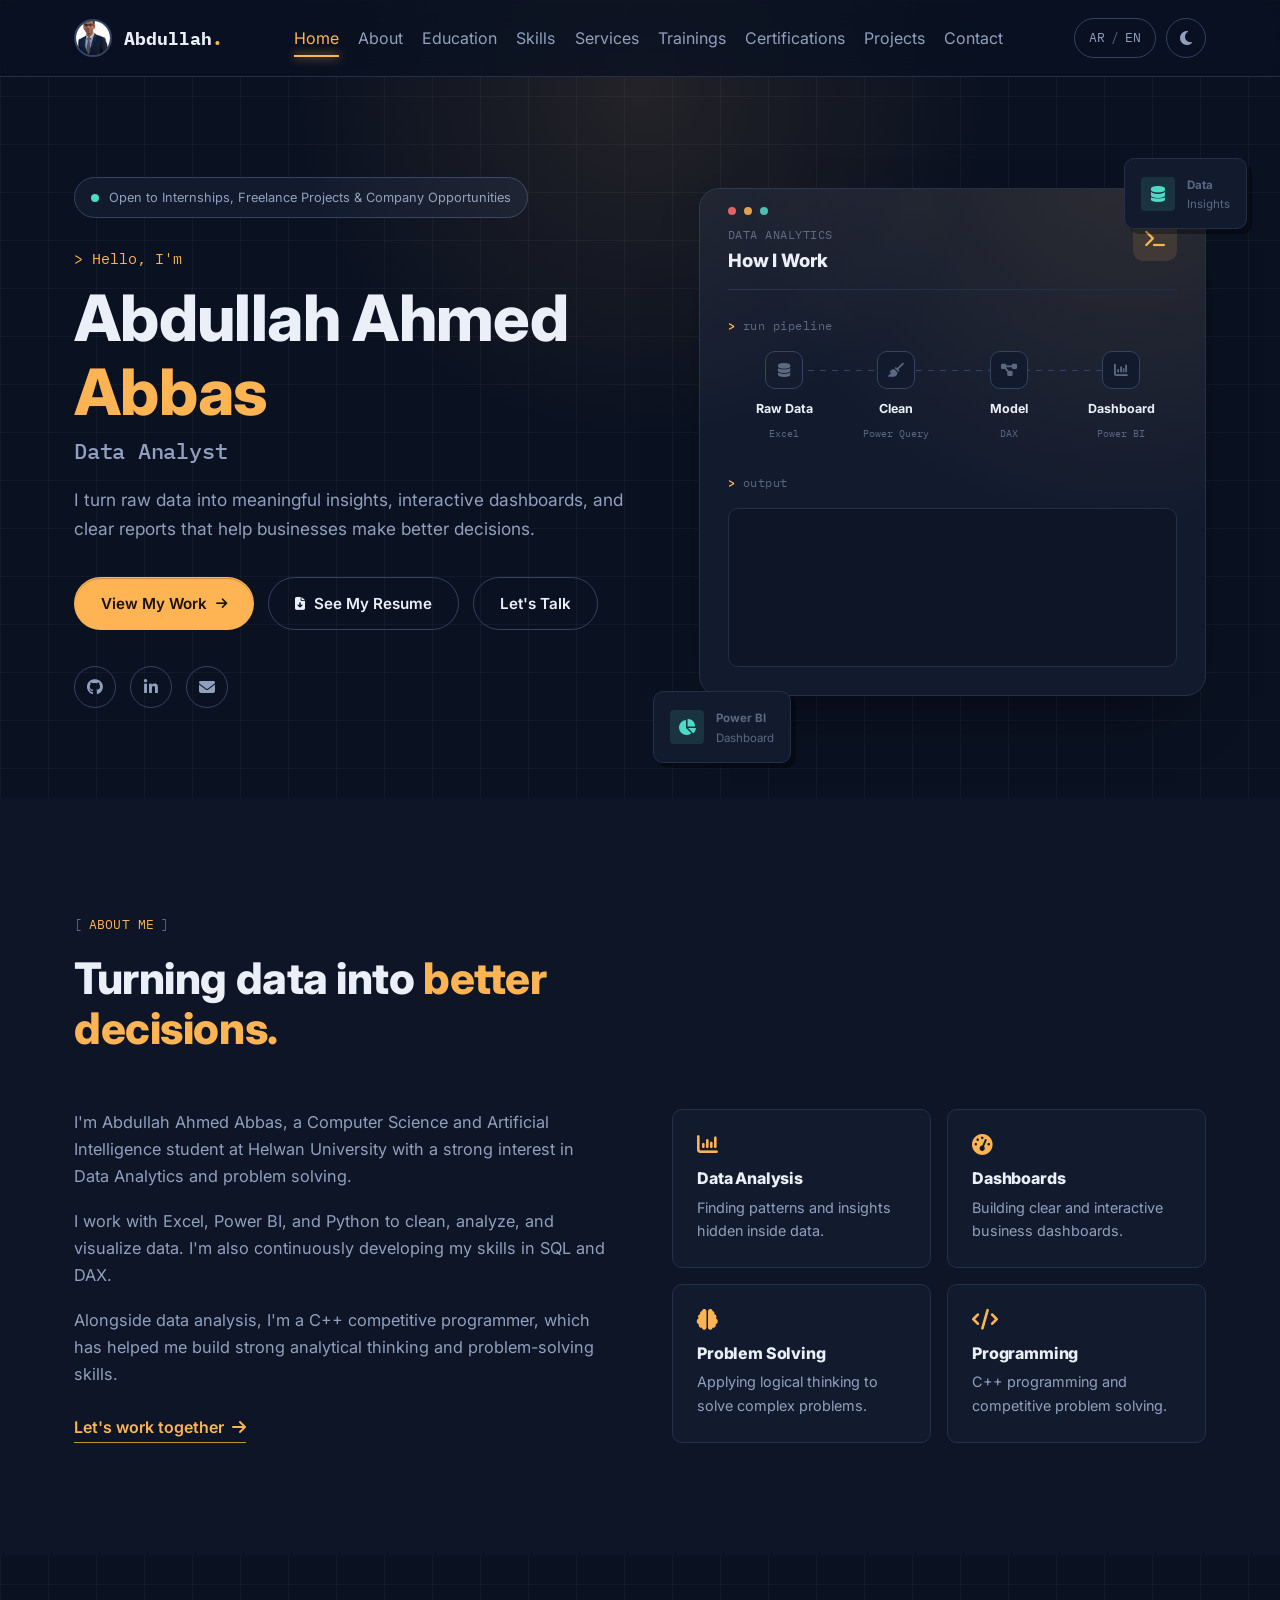
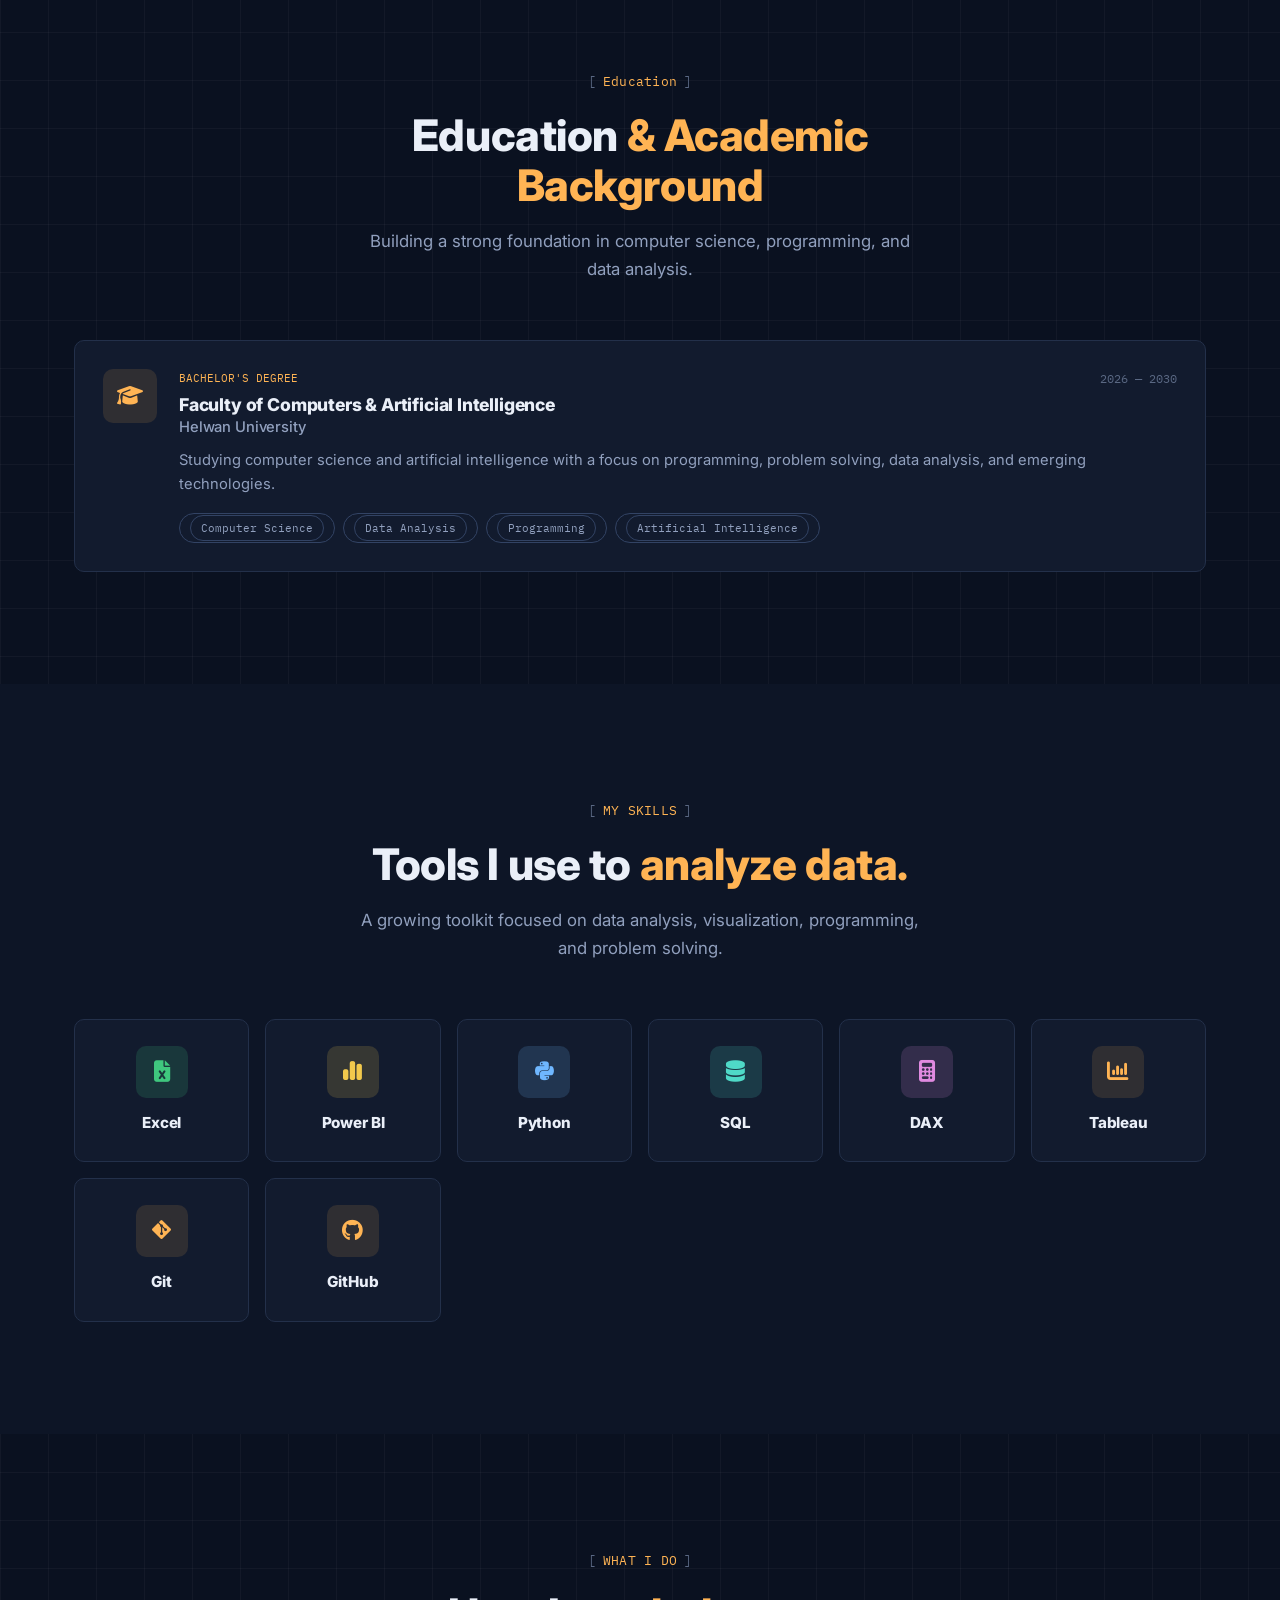
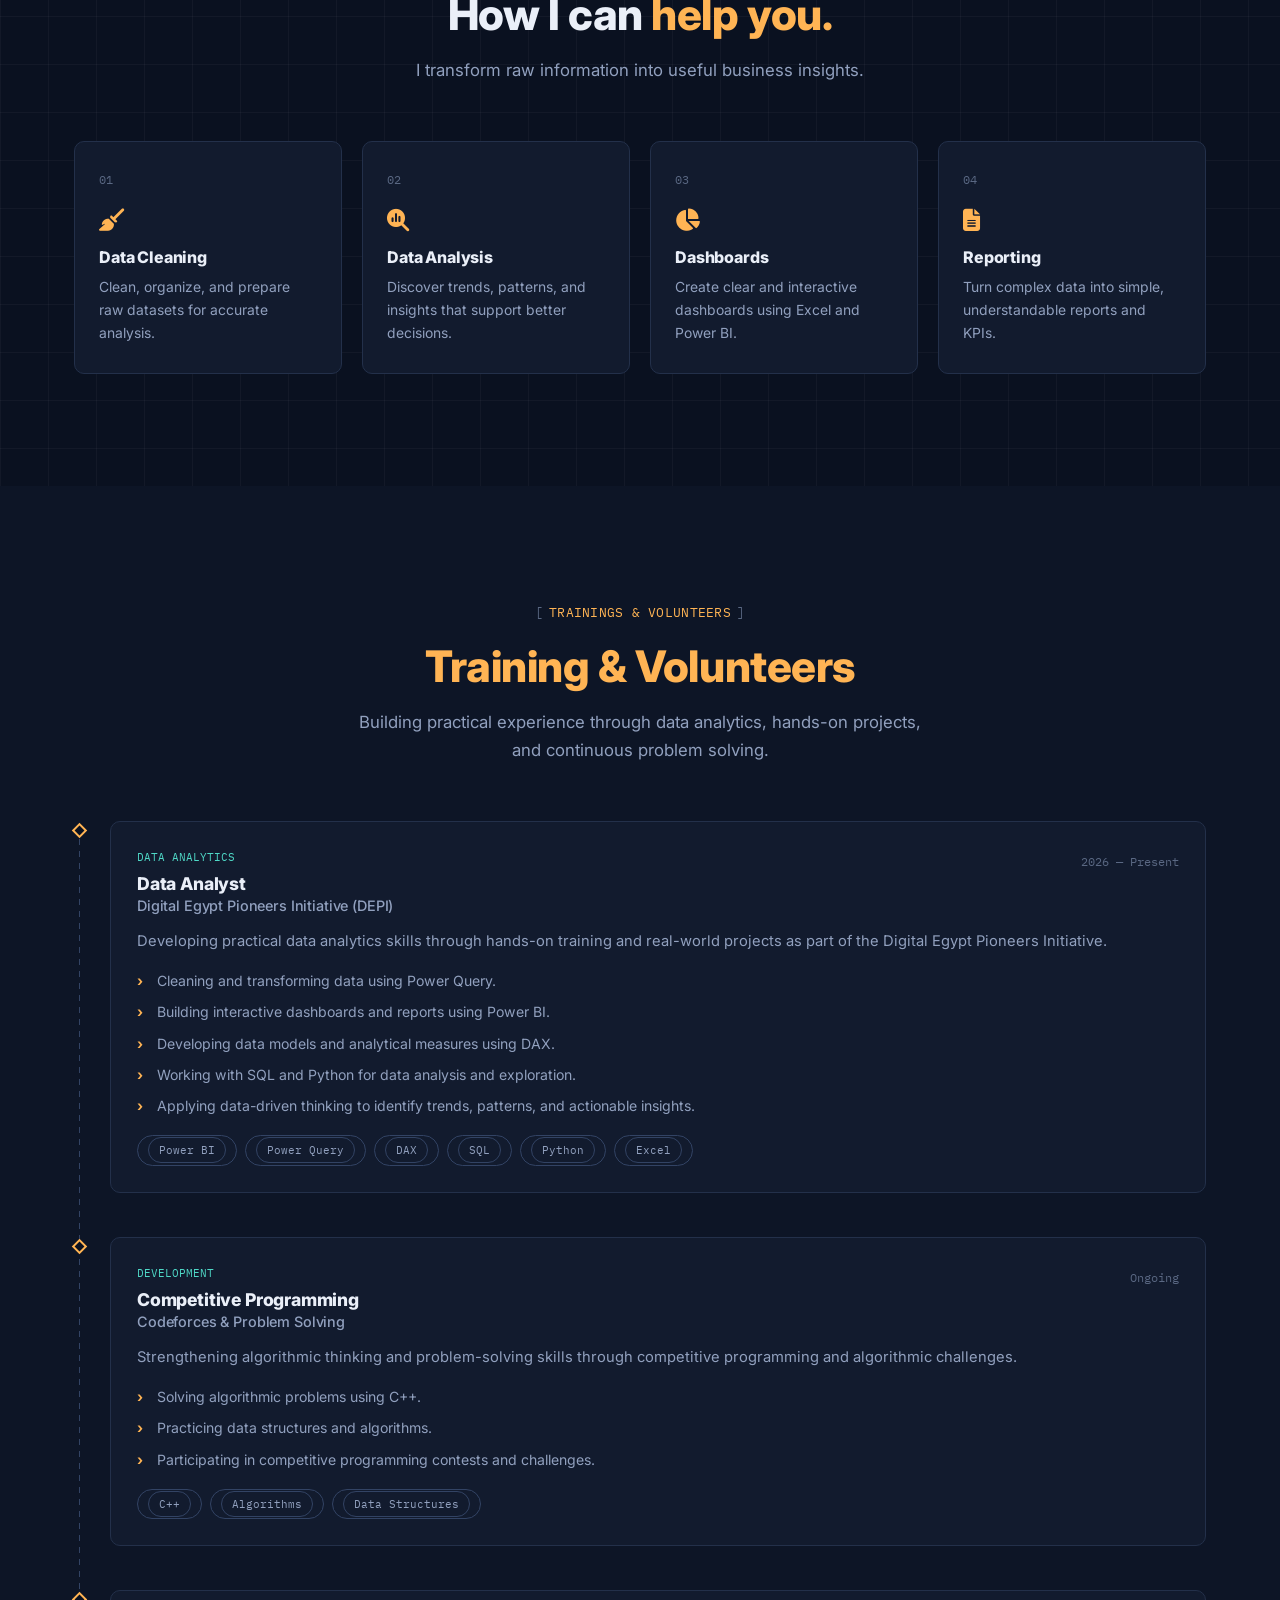
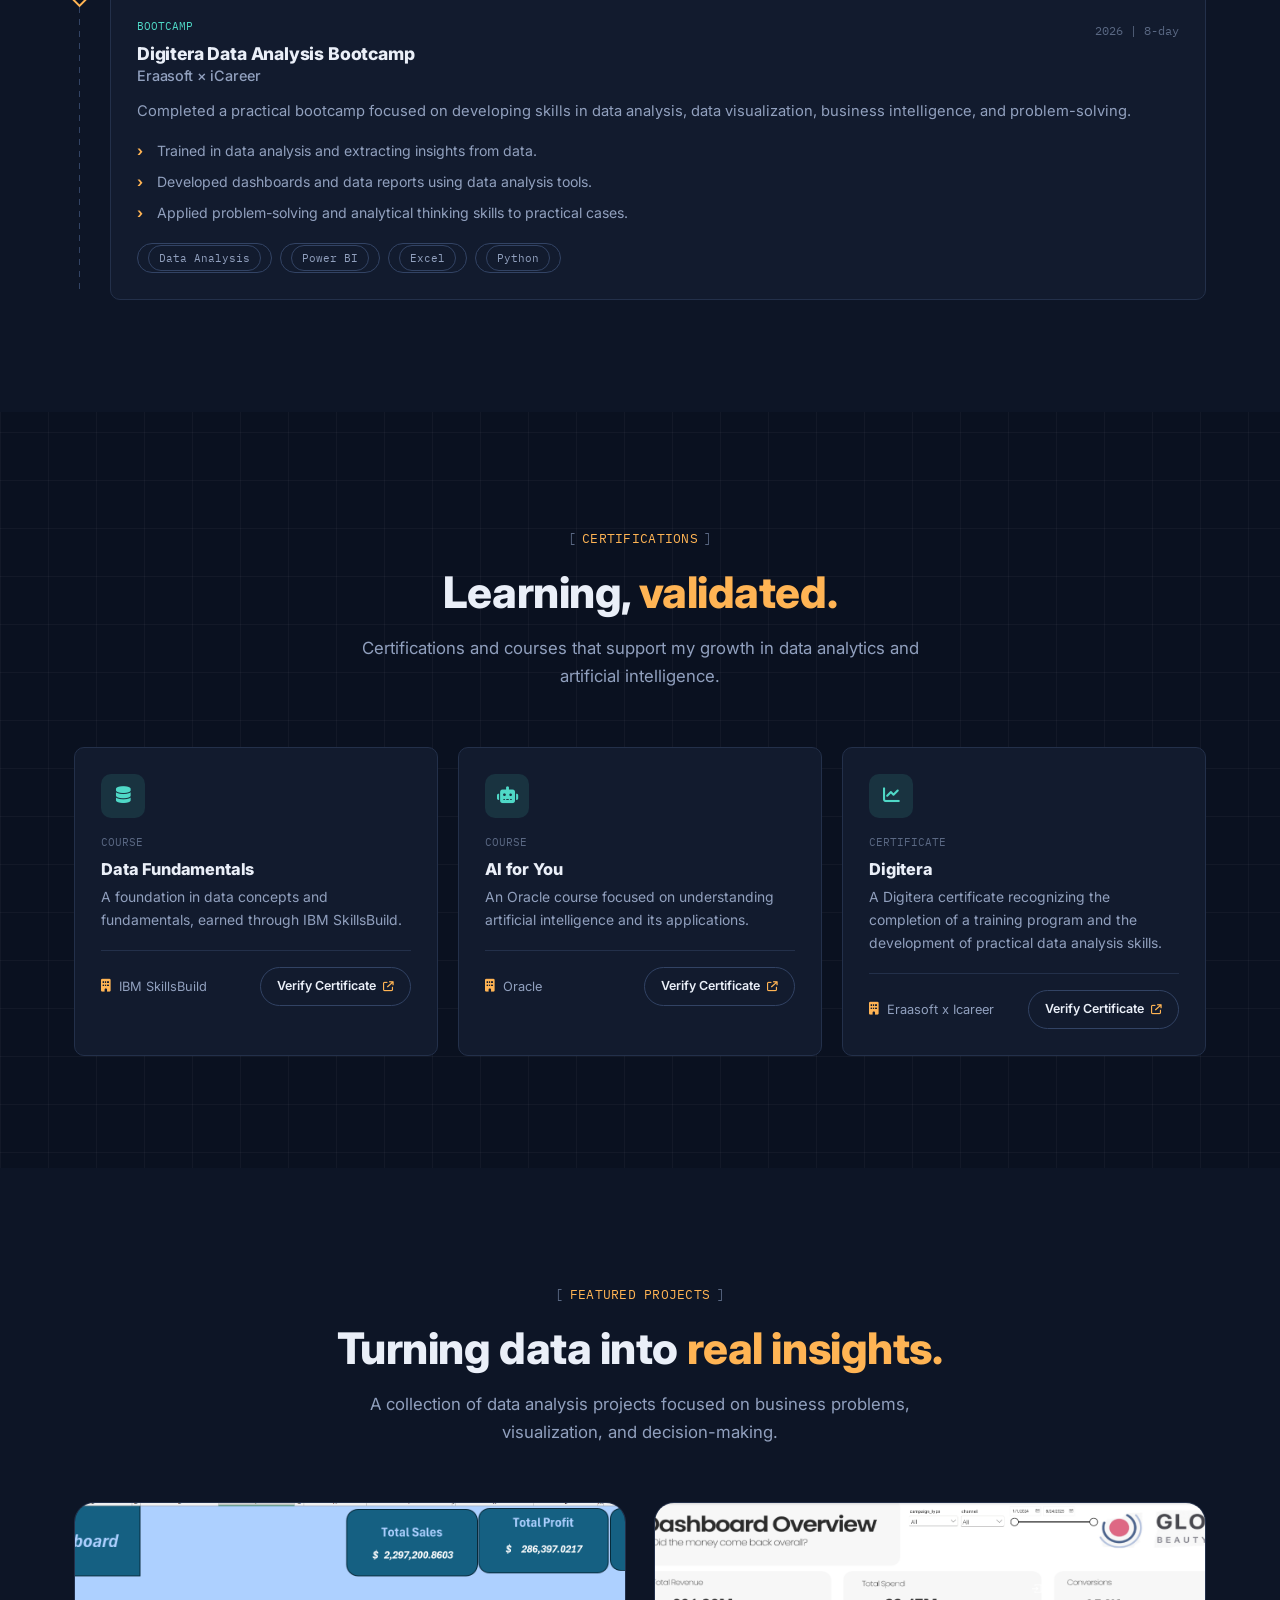
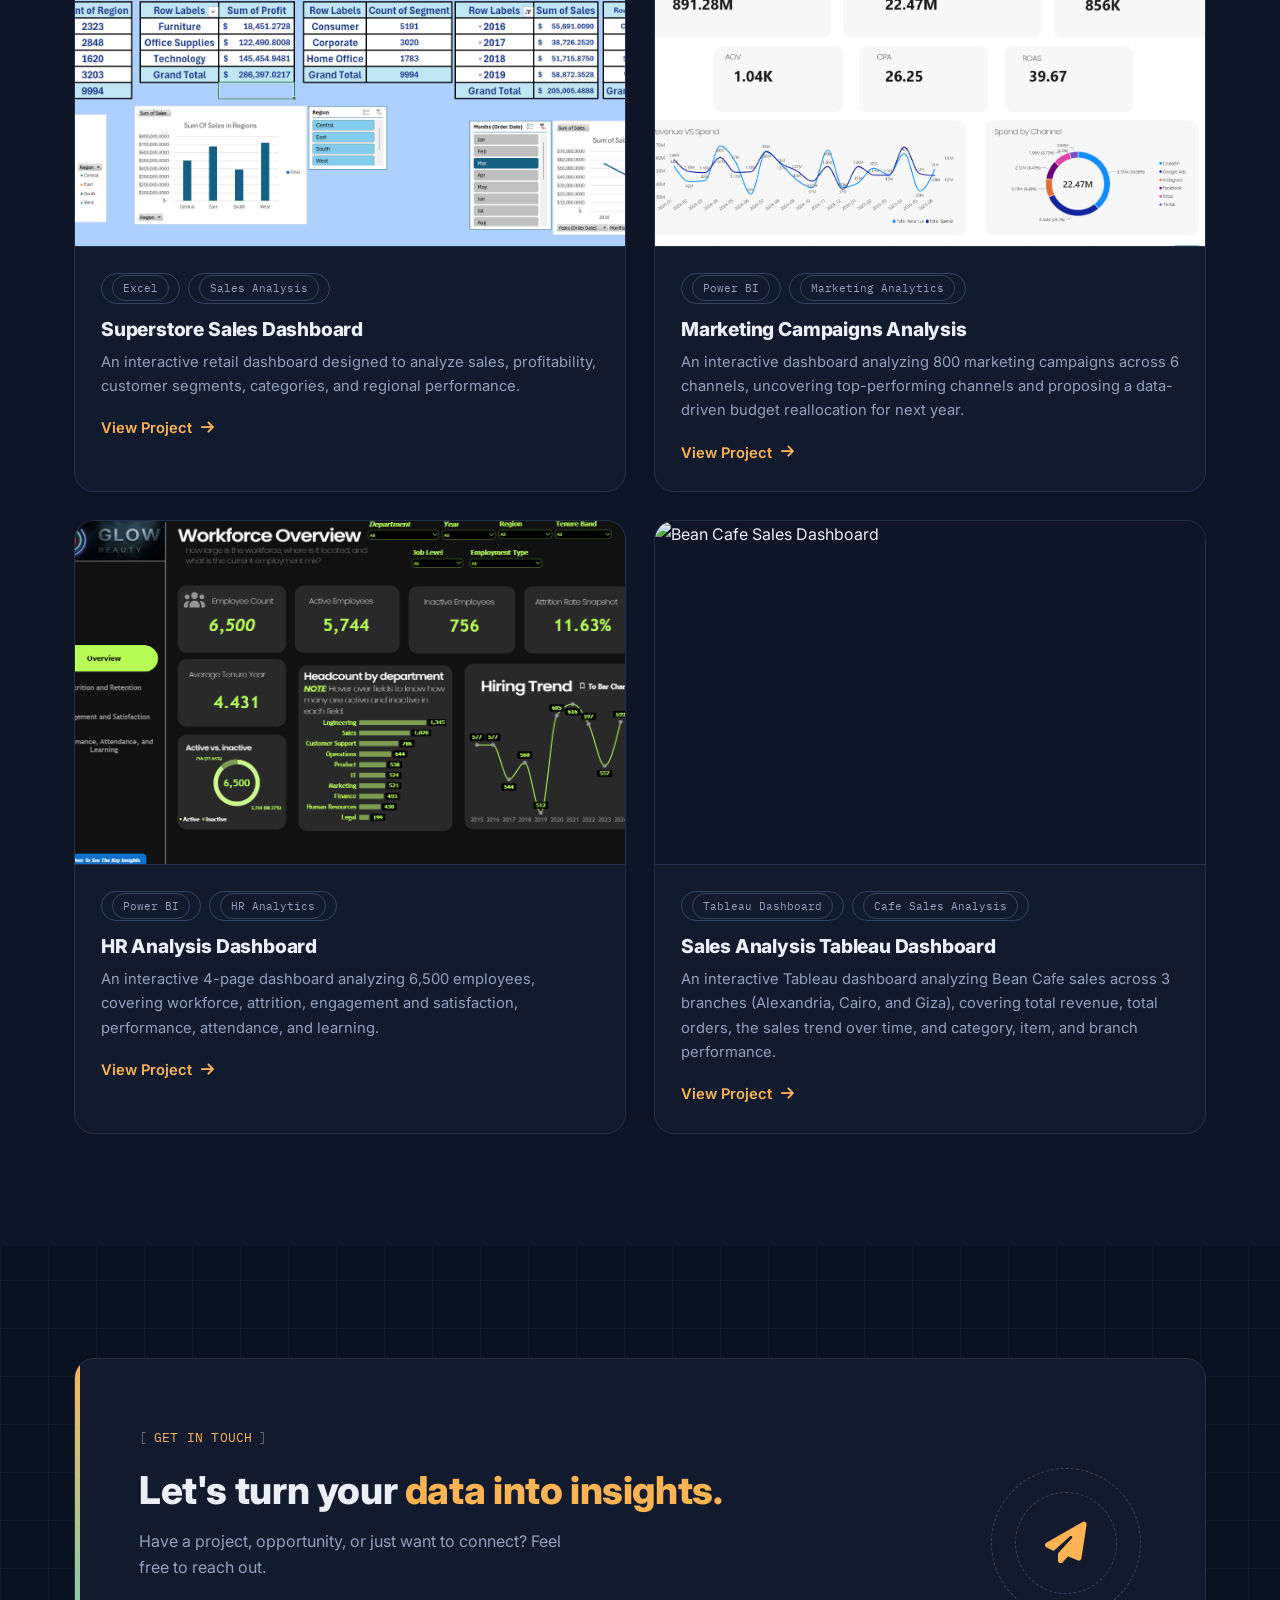
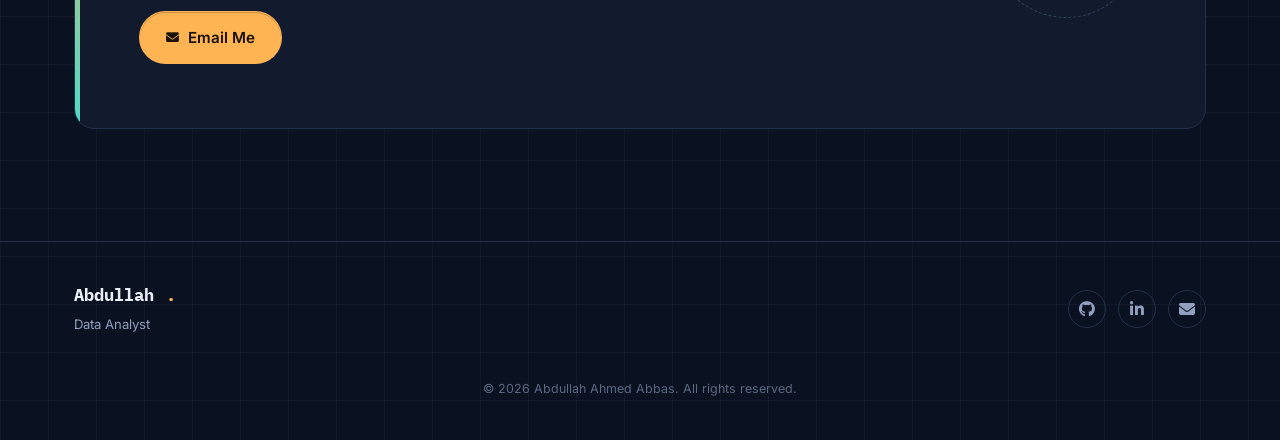
==== commit 701b4bf8: "Add files via upload" ====
--- a/index3.html
+++ b/index3.html
@@ -659,6 +659,25 @@
               </div>
               <h3><span data-ar="DAX" data-en="DAX">DAX</span></h3>
             </div>
+            <div class="skill-card">
+              <div class="skill-icon tableau">
+                <i class="fa-solid fa-chart-column"></i>
+              </div>
+              <h3><span data-ar="Tableau" data-en="Tableau">Tableau</span></h3>
+            </div>
+            <div class="skill-card">
+              <div class="skill-icon git">
+                <i class="fa-brands fa-git-alt"></i>
+              </div>
+              <h3><span data-ar="Git" data-en="Git">Git</span></h3>
+            </div>
+
+            <div class="skill-card">
+              <div class="skill-icon github">
+                <i class="fa-brands fa-github"></i>
+              </div>
+              <h3><span data-ar="GitHub" data-en="GitHub">GitHub</span></h3>
+            </div>
           </div>
         </div>
       </section>
@@ -846,7 +865,7 @@
                 <ul class="experience-list">
                   <li>
                     <span
-                      data-ar="تنظيف وتحويل البيانات باستخدام Power Query."
+                      data-ar="ت  نظيف وتحويل البيانات باستخدام Power Query."
                       data-en="Cleaning and transforming data using Power Query."
                       >Cleaning and transforming data using Power Query.</span
                     >
@@ -1415,6 +1434,56 @@
                 <button
                   class="project-link project-details-btn"
                   data-project="hr-analysis"
+                >
+                  <span data-ar="عرض المشروع" data-en="View Project"
+                    >View Project</span
+                  >
+                  <i class="fa-solid fa-arrow-right"></i>
+                </button>
+              </div>
+            </article>
+            <!-- ================= PROJECT 4 ================= -->
+            <article class="project-card reveal">
+              <div class="project-image project-four">
+                <img alt="Bean Cafe Sales Dashboard" src="src/p4.png" />
+              </div>
+              <div class="project-content">
+                <div class="project-tags">
+                  <span
+                    ><span
+                      data-ar="لوحة تحكم Tableau"
+                      data-en="Tableau Dashboard"
+                      >Tableau Dashboard</span
+                    ></span
+                  >
+                  <span
+                    ><span
+                      data-en="Cafe Sales Analysis"
+                      data-ar="تحليل مبيعات المقهى"
+                      >Cafe Sales Analysis</span
+                    ></span
+                  >
+                </div>
+                <h3>
+                  <span
+                    data-ar="لوحة تحكم Tableau لتحليل المبيعات"
+                    data-en="Sales Analysis Tableau Dashboard"
+                    >Sales Analysis Tableau Dashboard</span
+                  >
+                </h3>
+                <p>
+                  <span
+                    data-ar="لوحة تحكم تفاعلية في Tableau لتحليل مبيعات مقهى Bean Cafe عبر 3 فروع (الإسكندرية والقاهرة والجيزة)، تغطي إجمالي الإيرادات والطلبات والاتجاه الزمني وأداء الفئات والأصناف والفروع."
+                    data-en="An interactive Tableau dashboard analyzing Bean Cafe sales across 3 branches (Alexandria, Cairo, and Giza), covering total revenue, total orders, the sales trend over time, and category, item, and branch performance."
+                    >An interactive Tableau dashboard analyzing Bean Cafe sales
+                    across 3 branches (Alexandria, Cairo, and Giza), covering
+                    total revenue, total orders, the sales trend over time, and
+                    category, item, and branch performance.</span
+                  >
+                </p>
+                <button
+                  class="project-link project-details-btn"
+                  data-project="bean-cafe"
                 >
                   <span data-ar="عرض المشروع" data-en="View Project"
                     >View Project</span
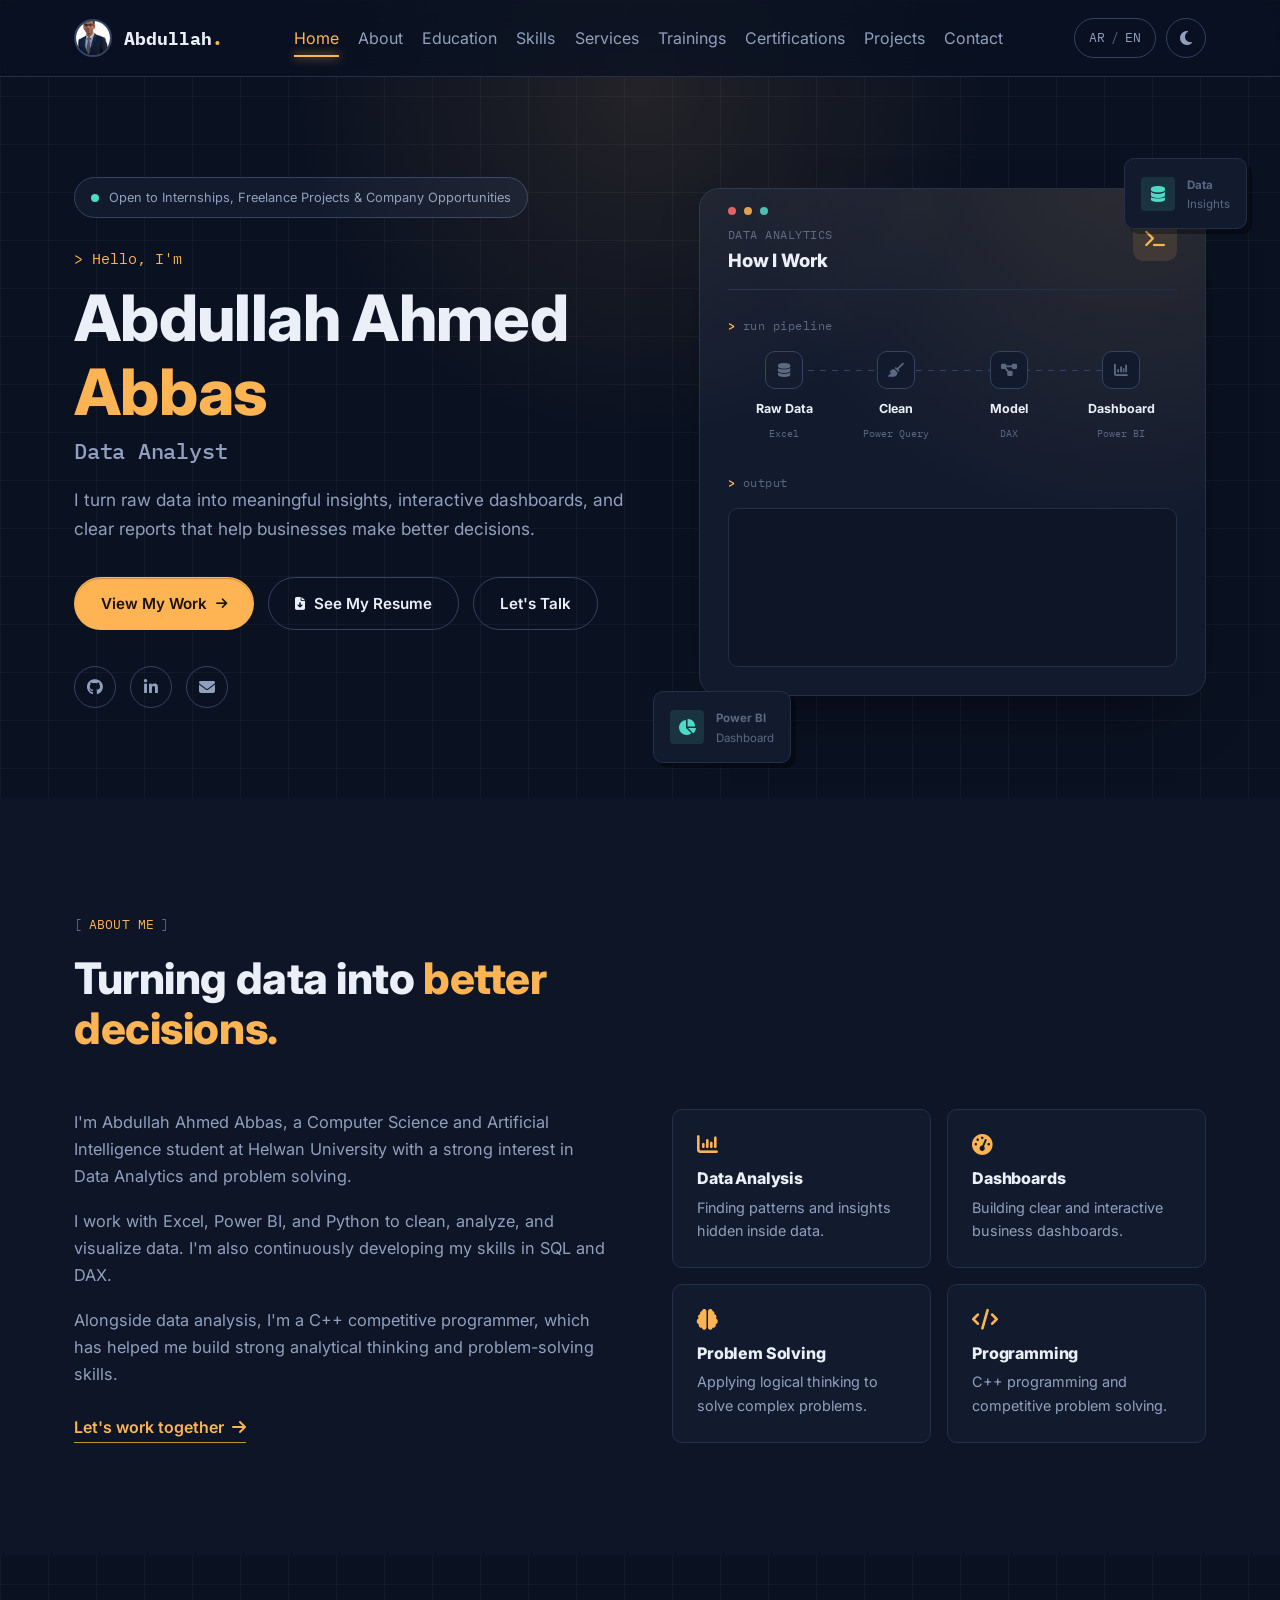
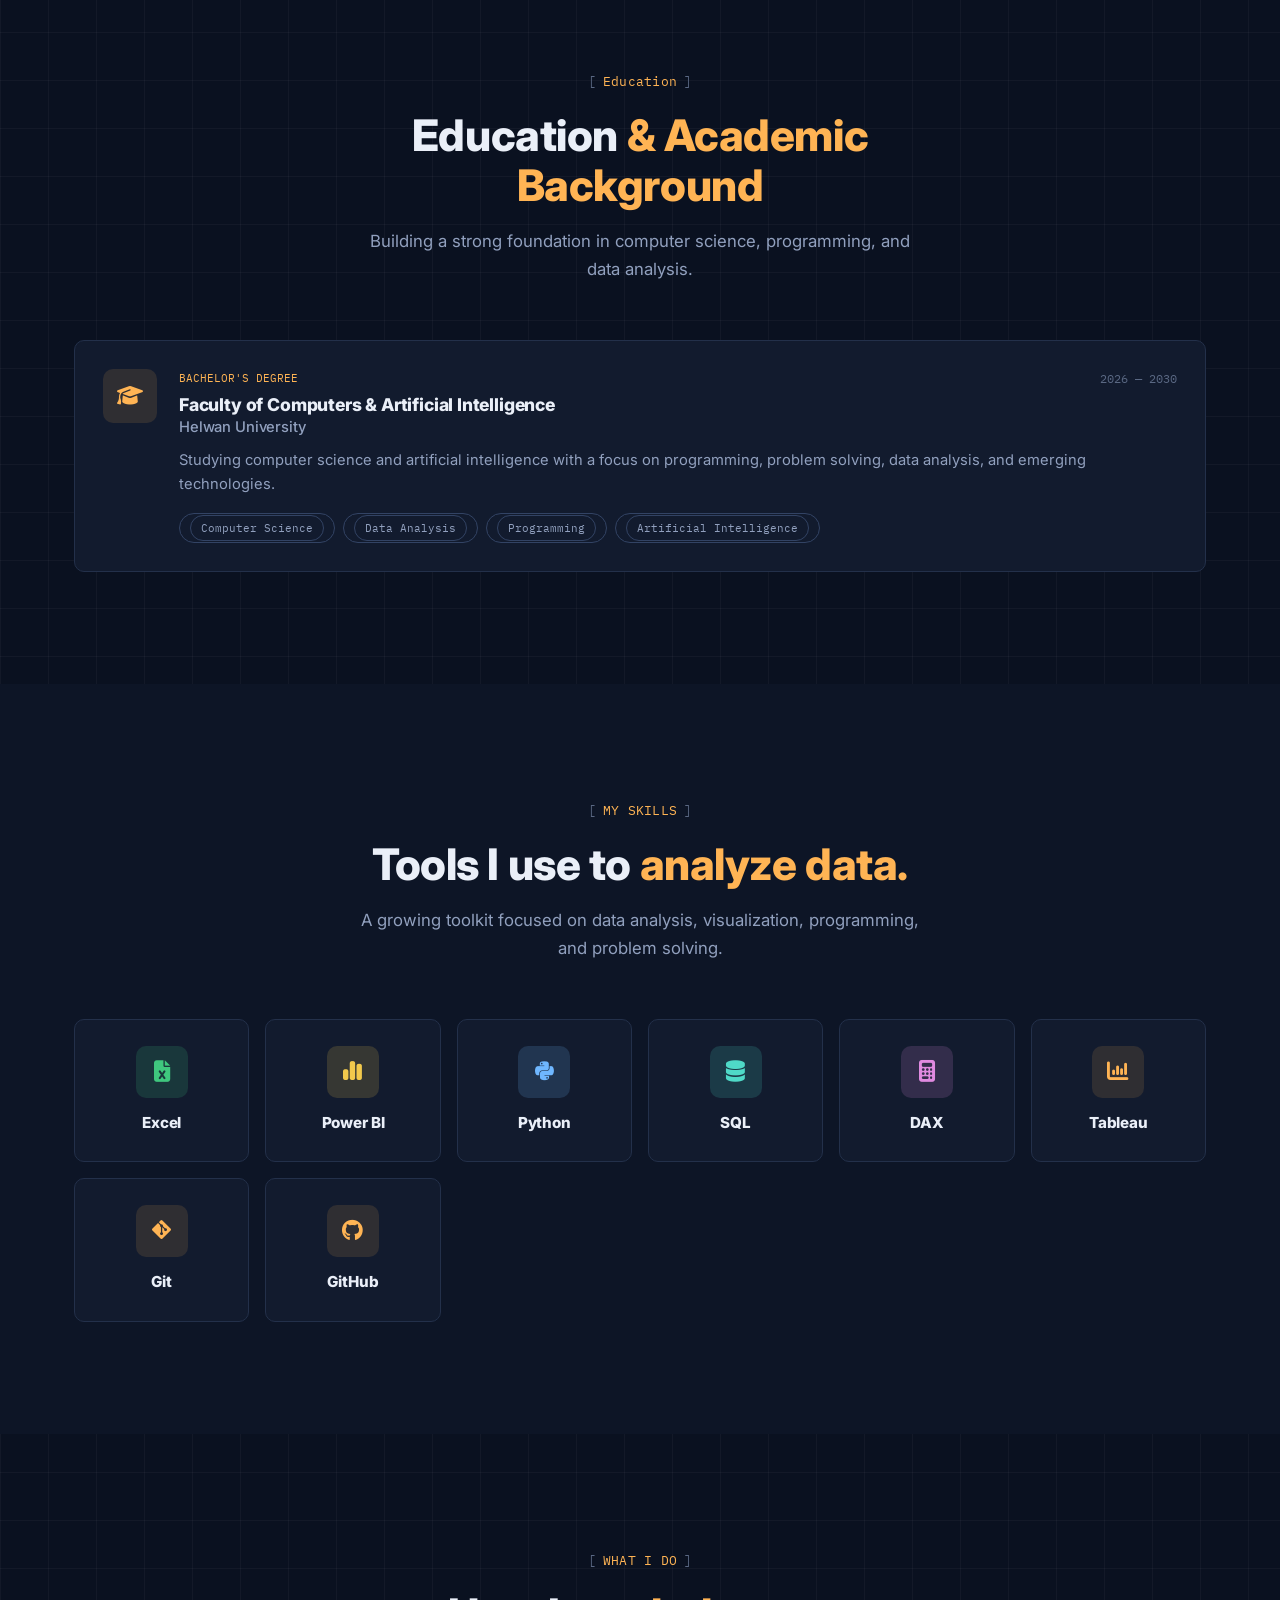
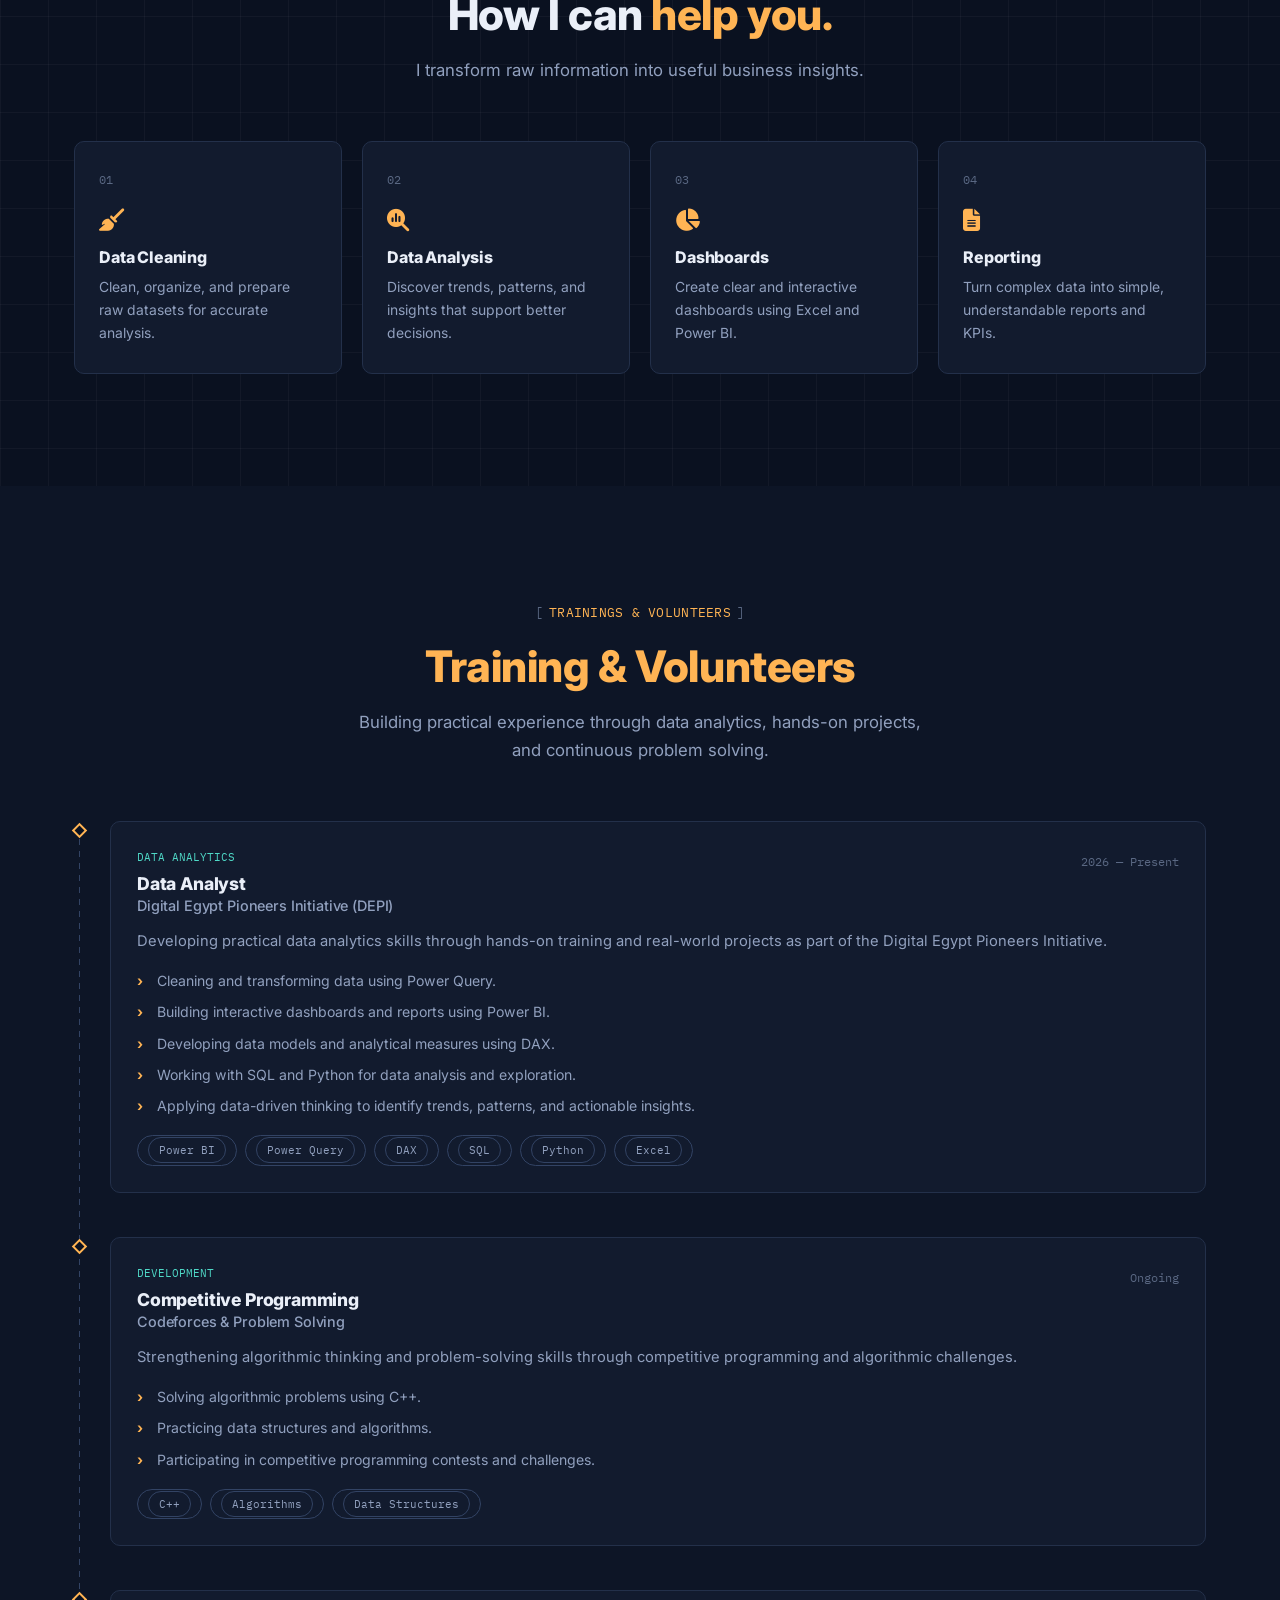
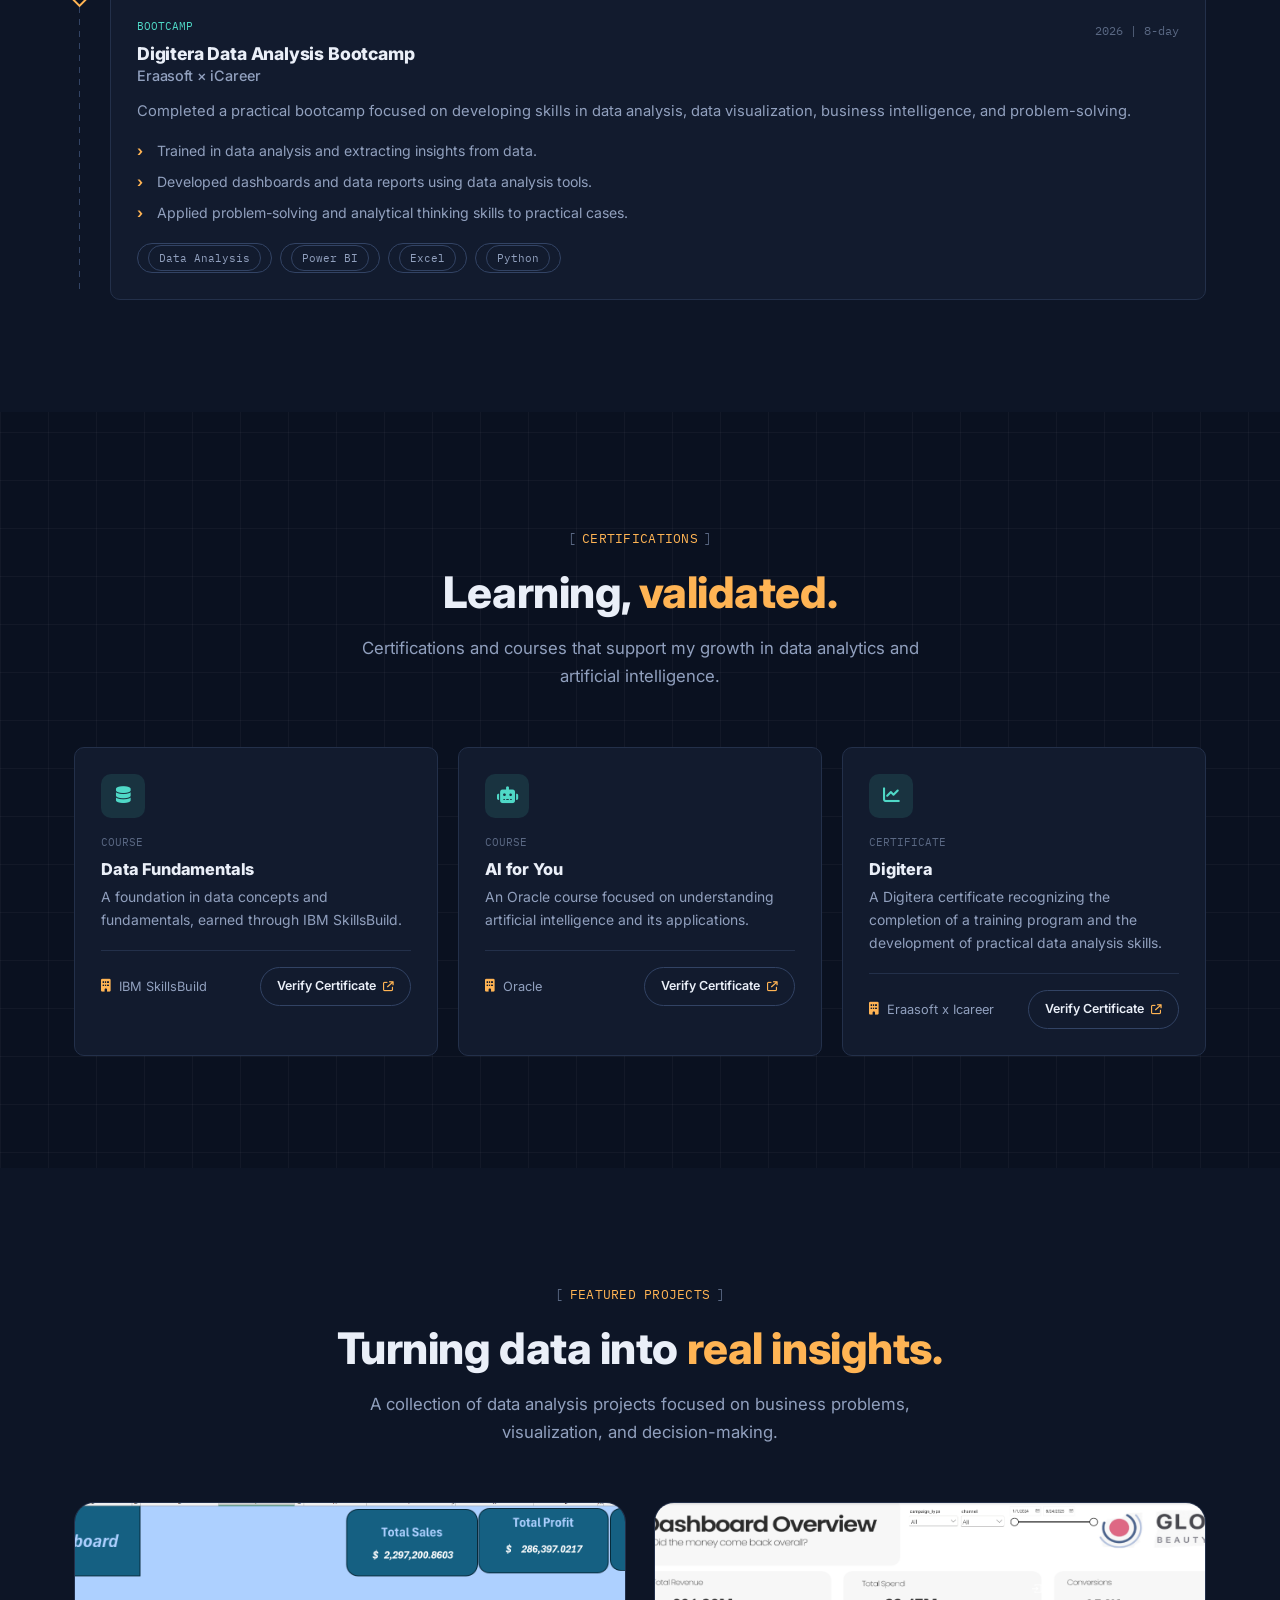
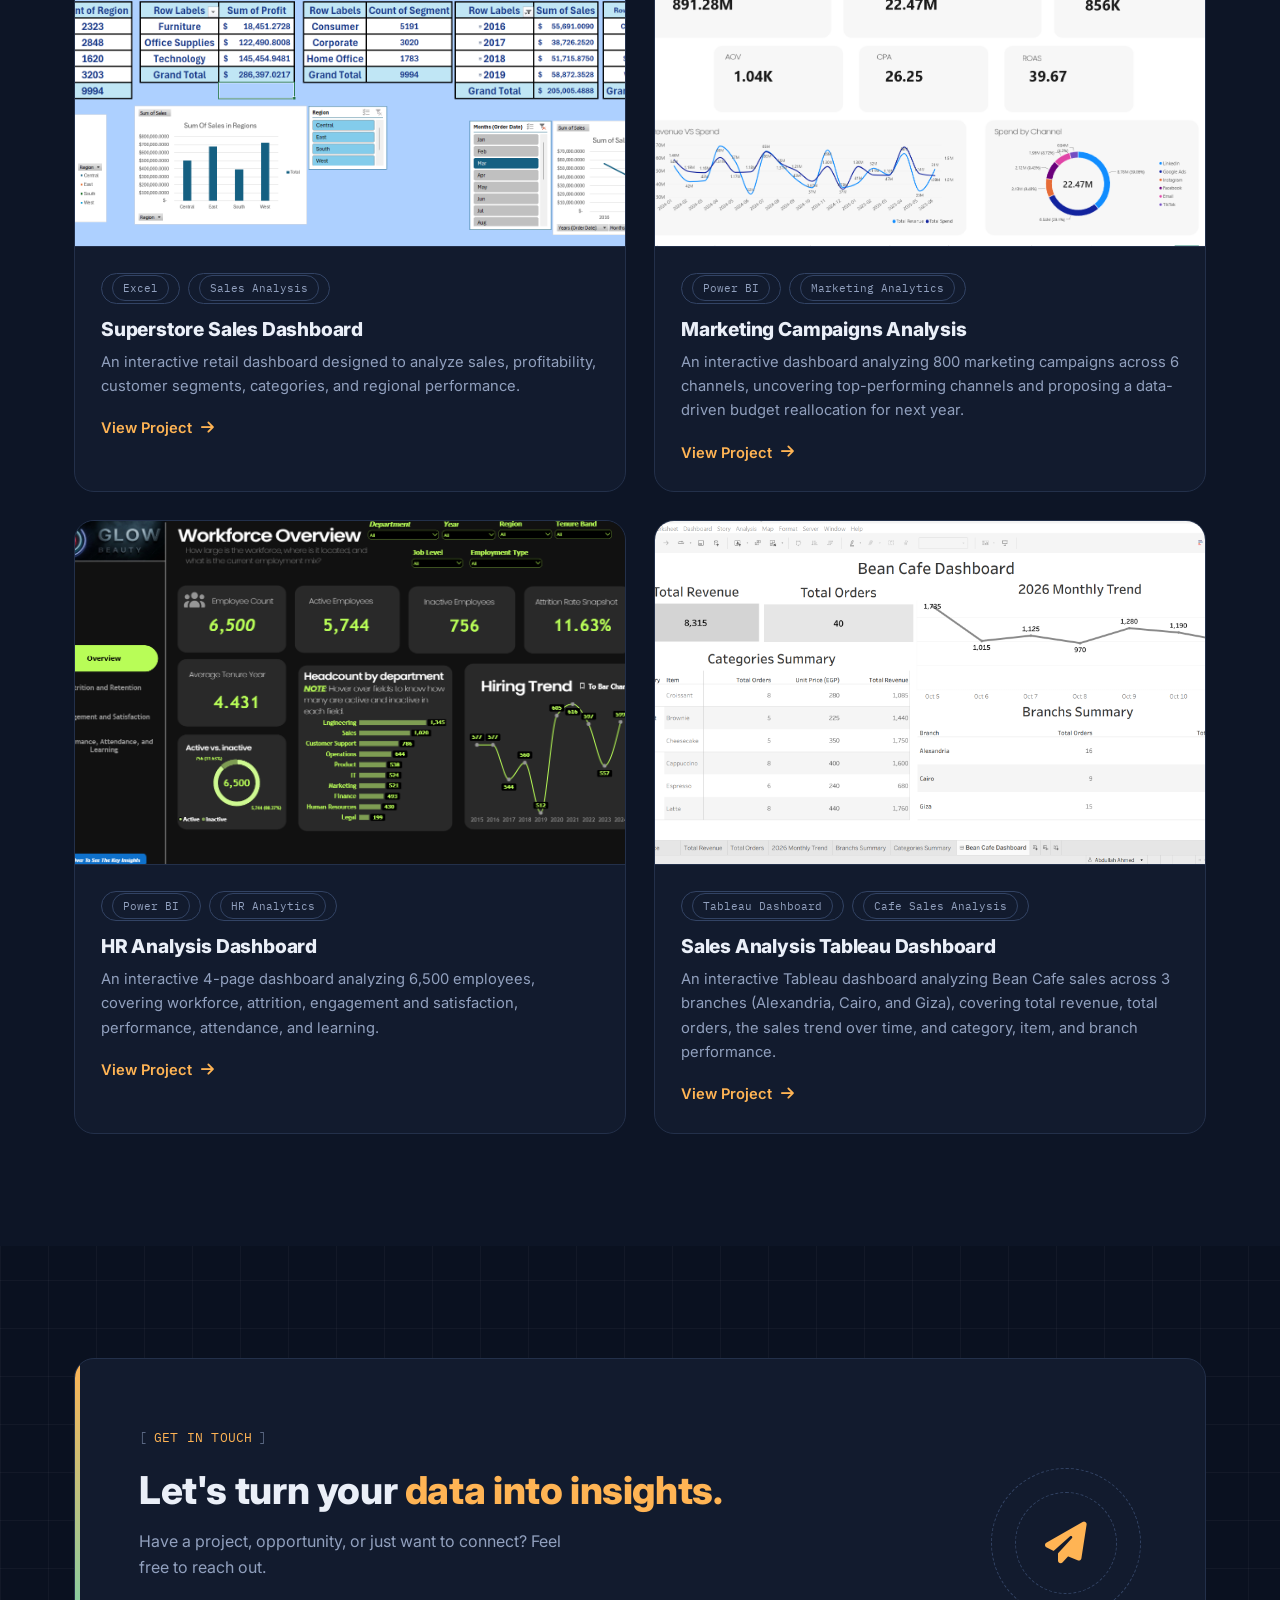
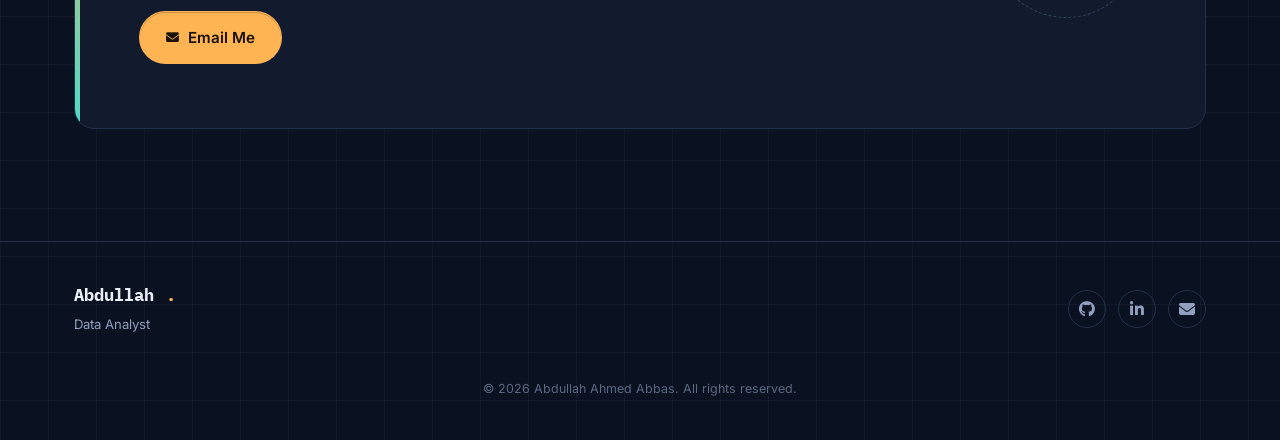
==== commit e5b47163: "Fix image source case for project 4" ====
--- a/index3.html
+++ b/index3.html
@@ -1445,7 +1445,7 @@
             <!-- ================= PROJECT 4 ================= -->
             <article class="project-card reveal">
               <div class="project-image project-four">
-                <img alt="Bean Cafe Sales Dashboard" src="src/p4.png" />
+                <img alt="Bean Cafe Sales Dashboard" src="src/P4.png" />
               </div>
               <div class="project-content">
                 <div class="project-tags">
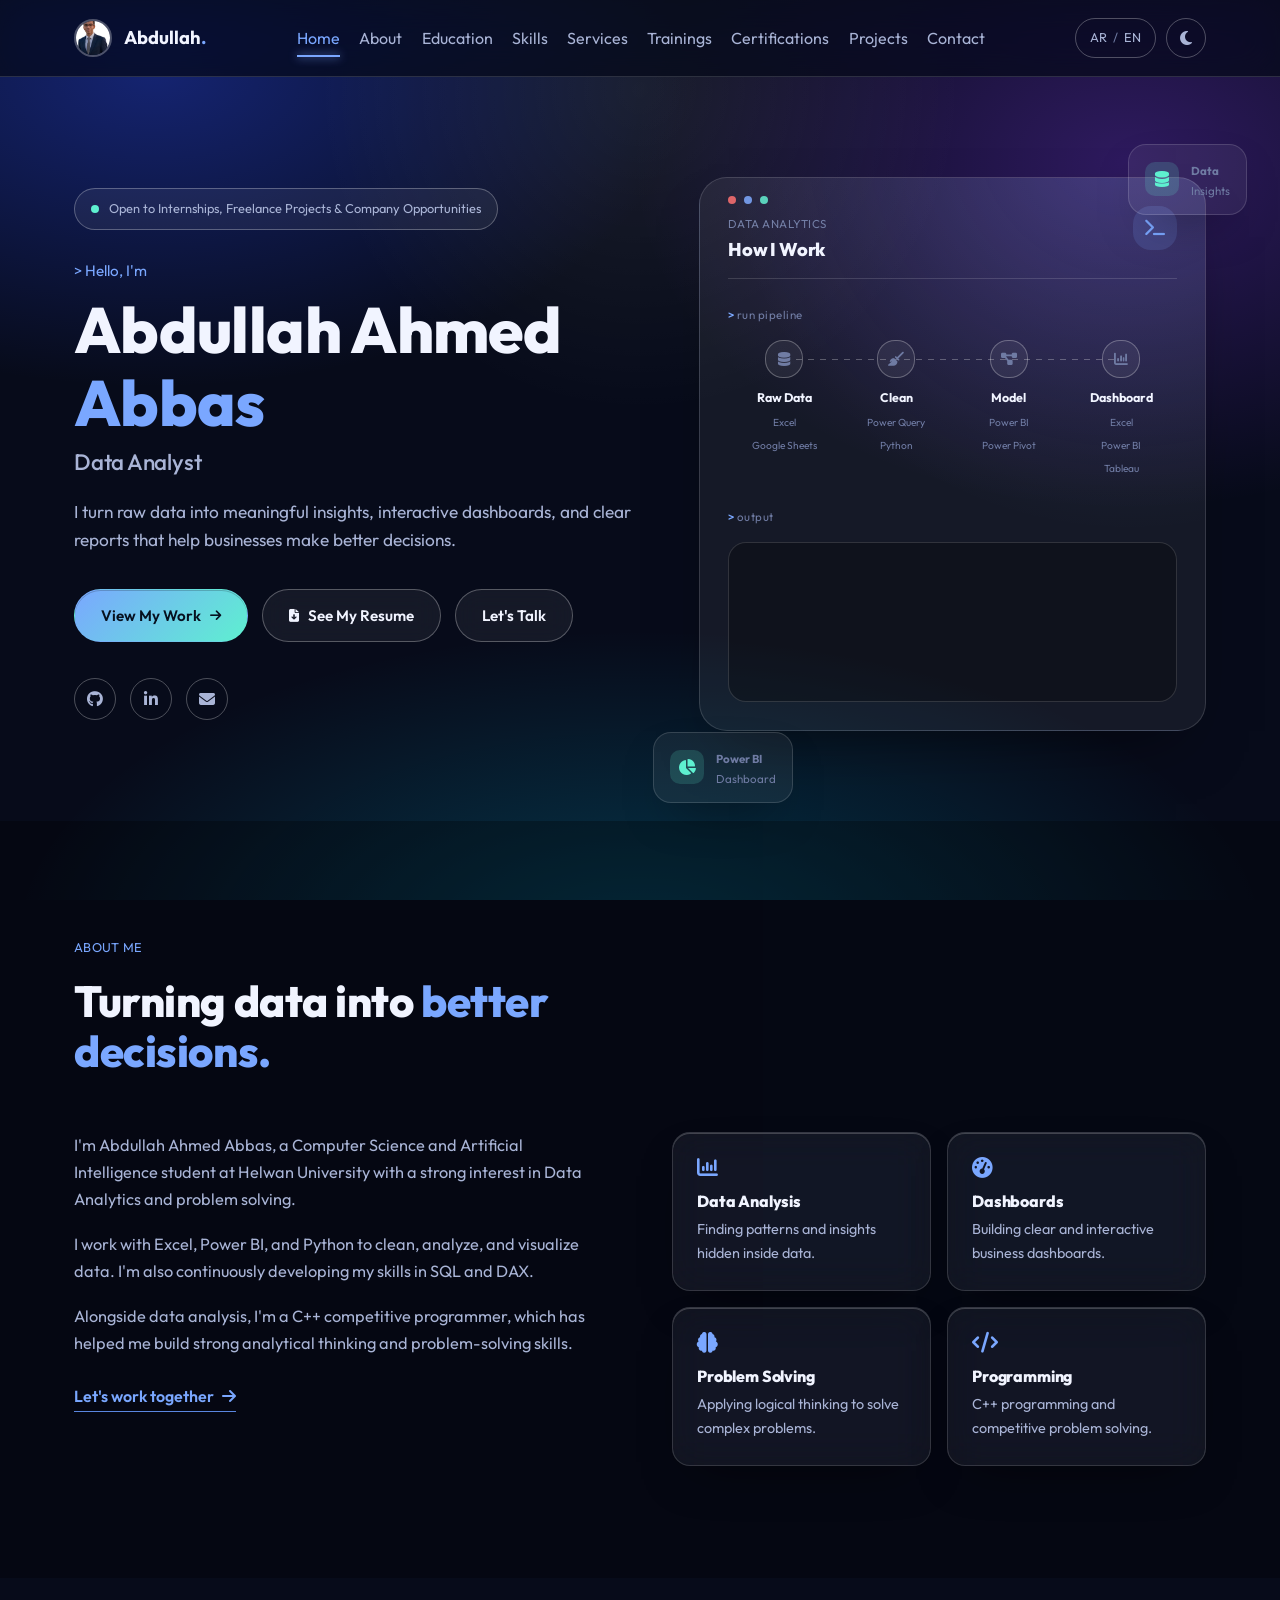
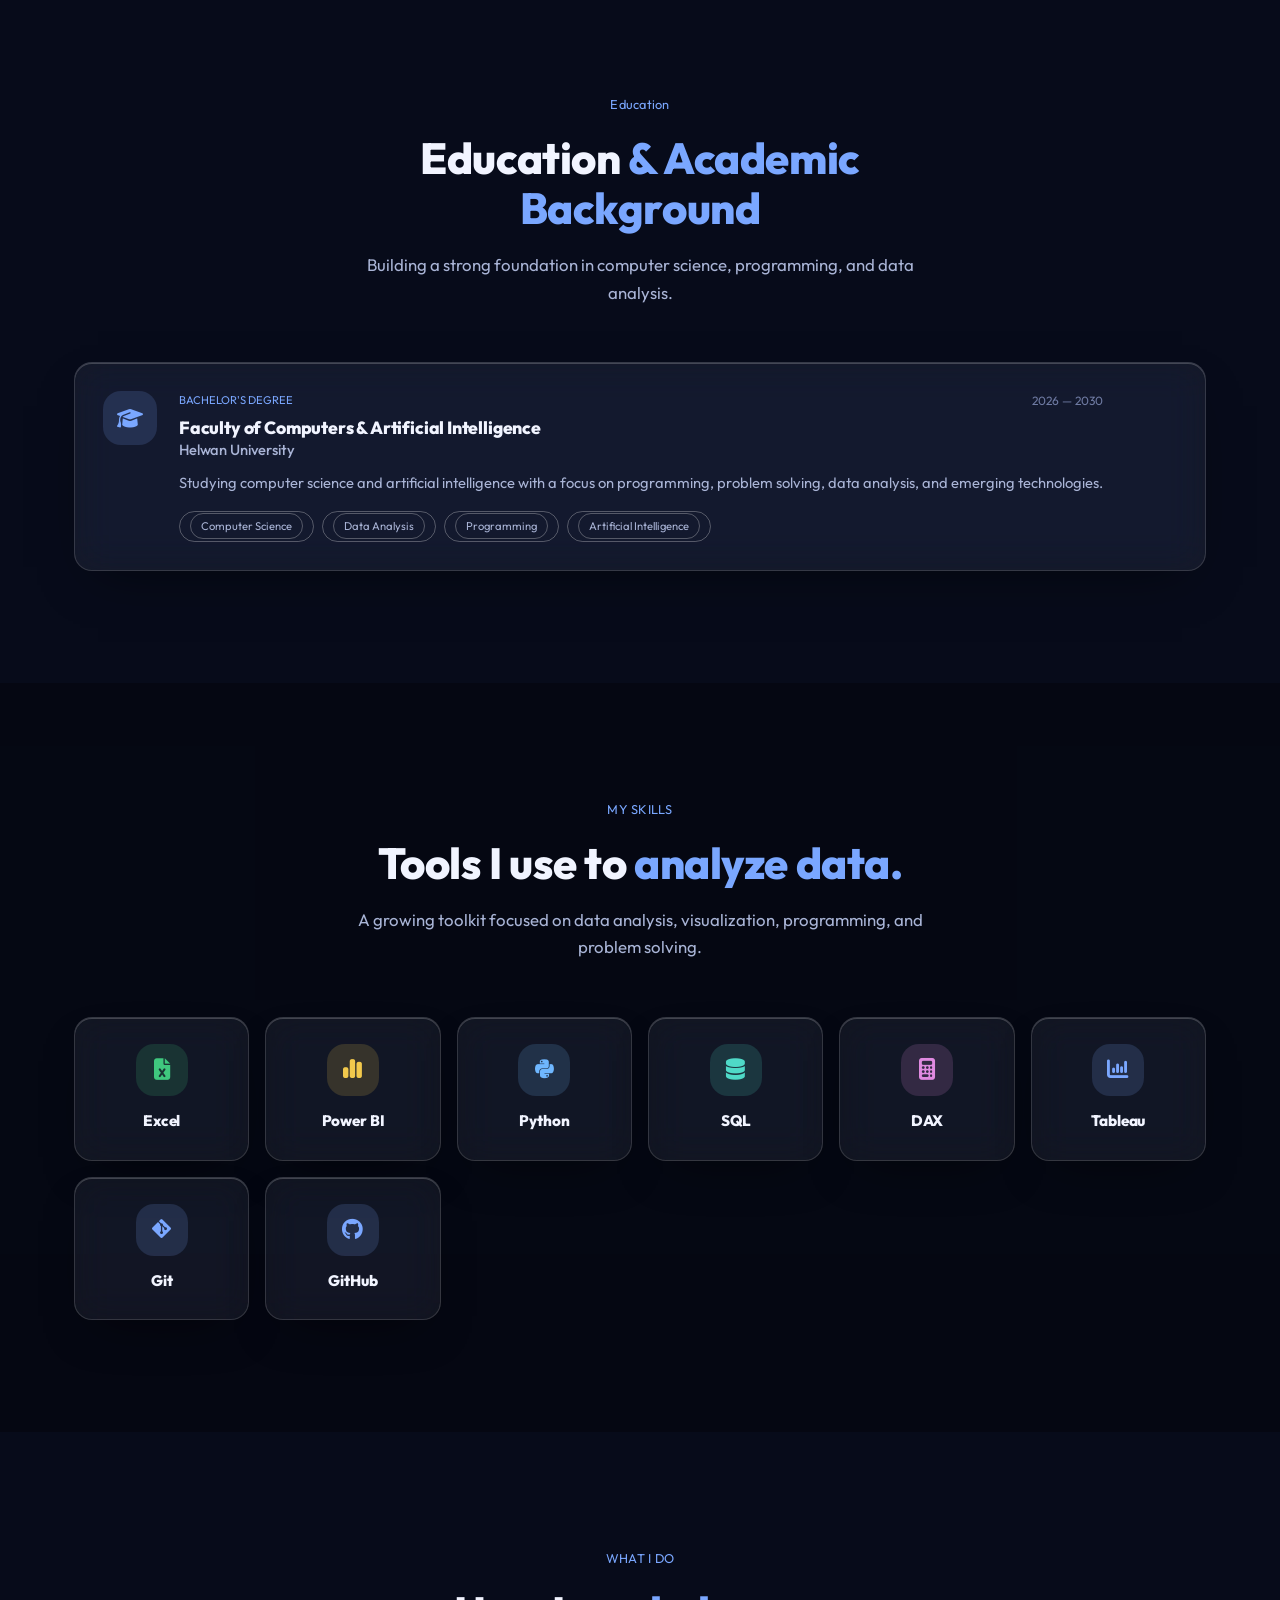
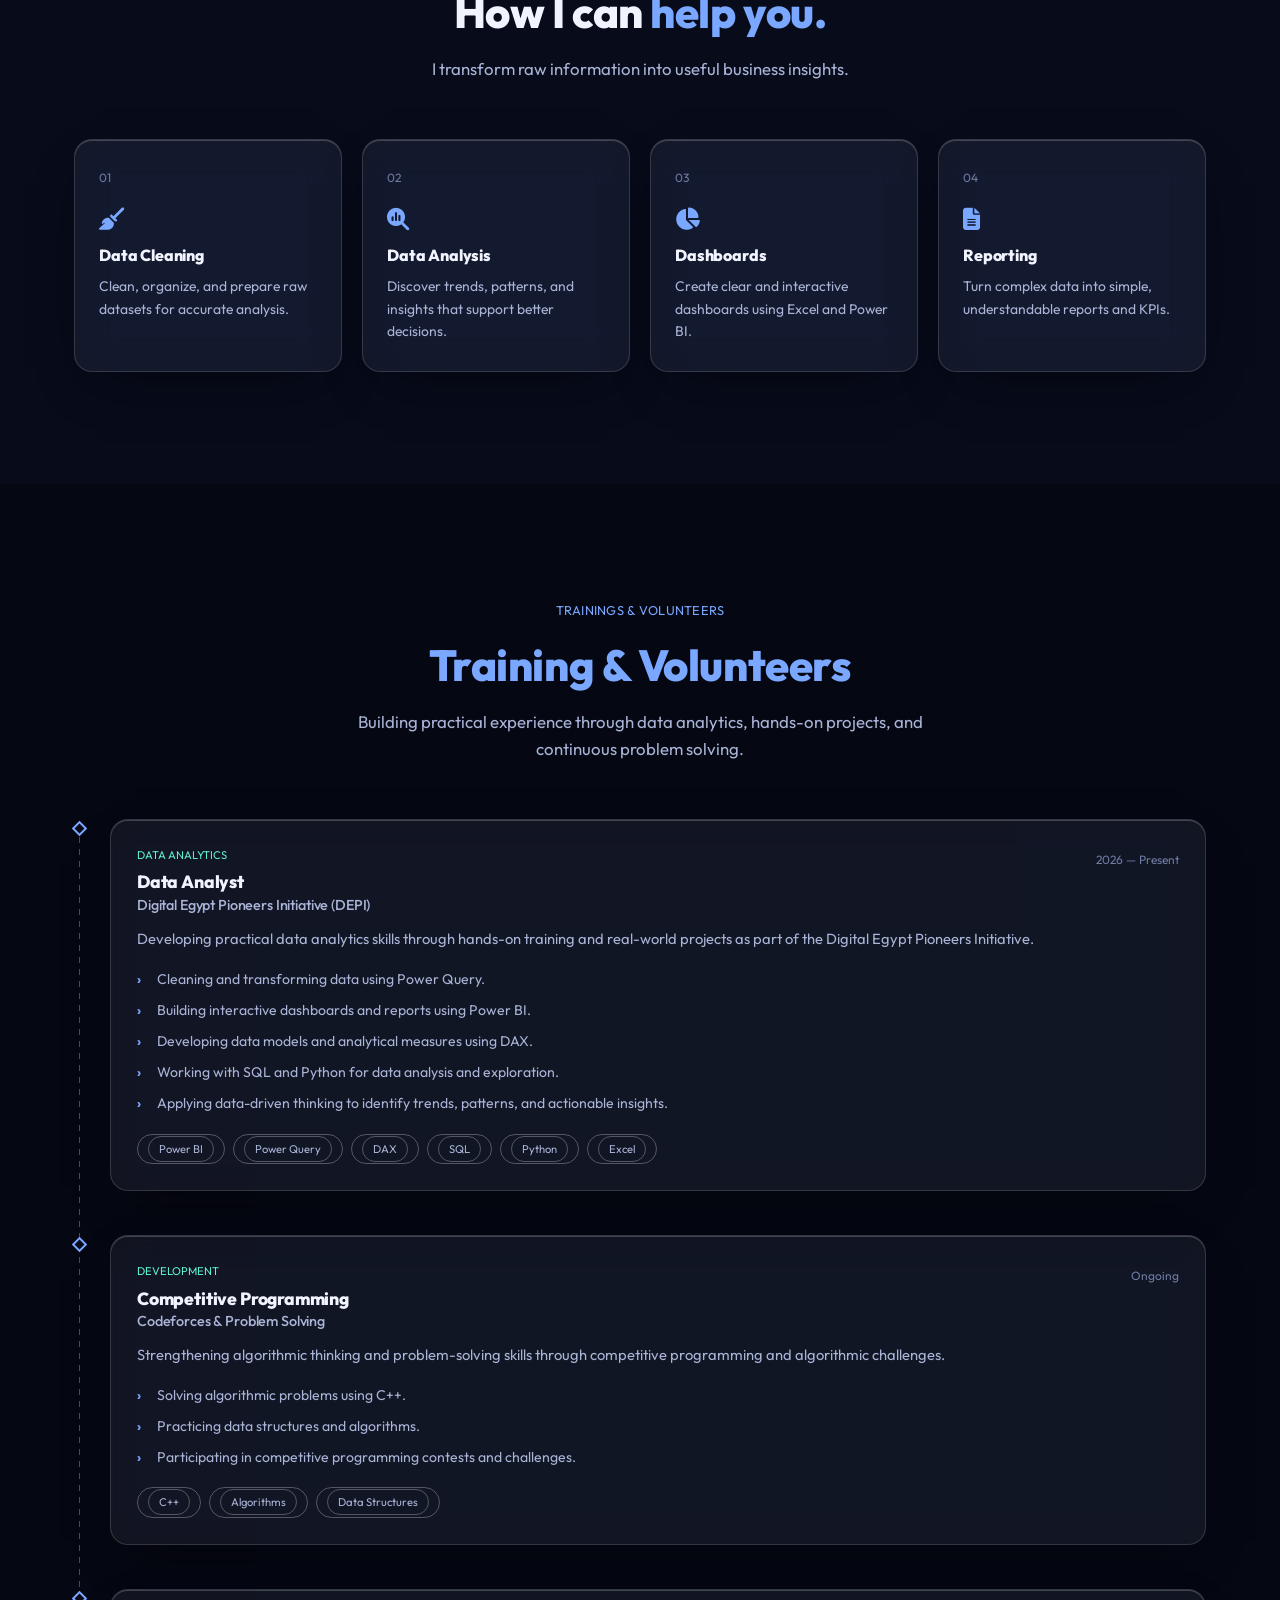
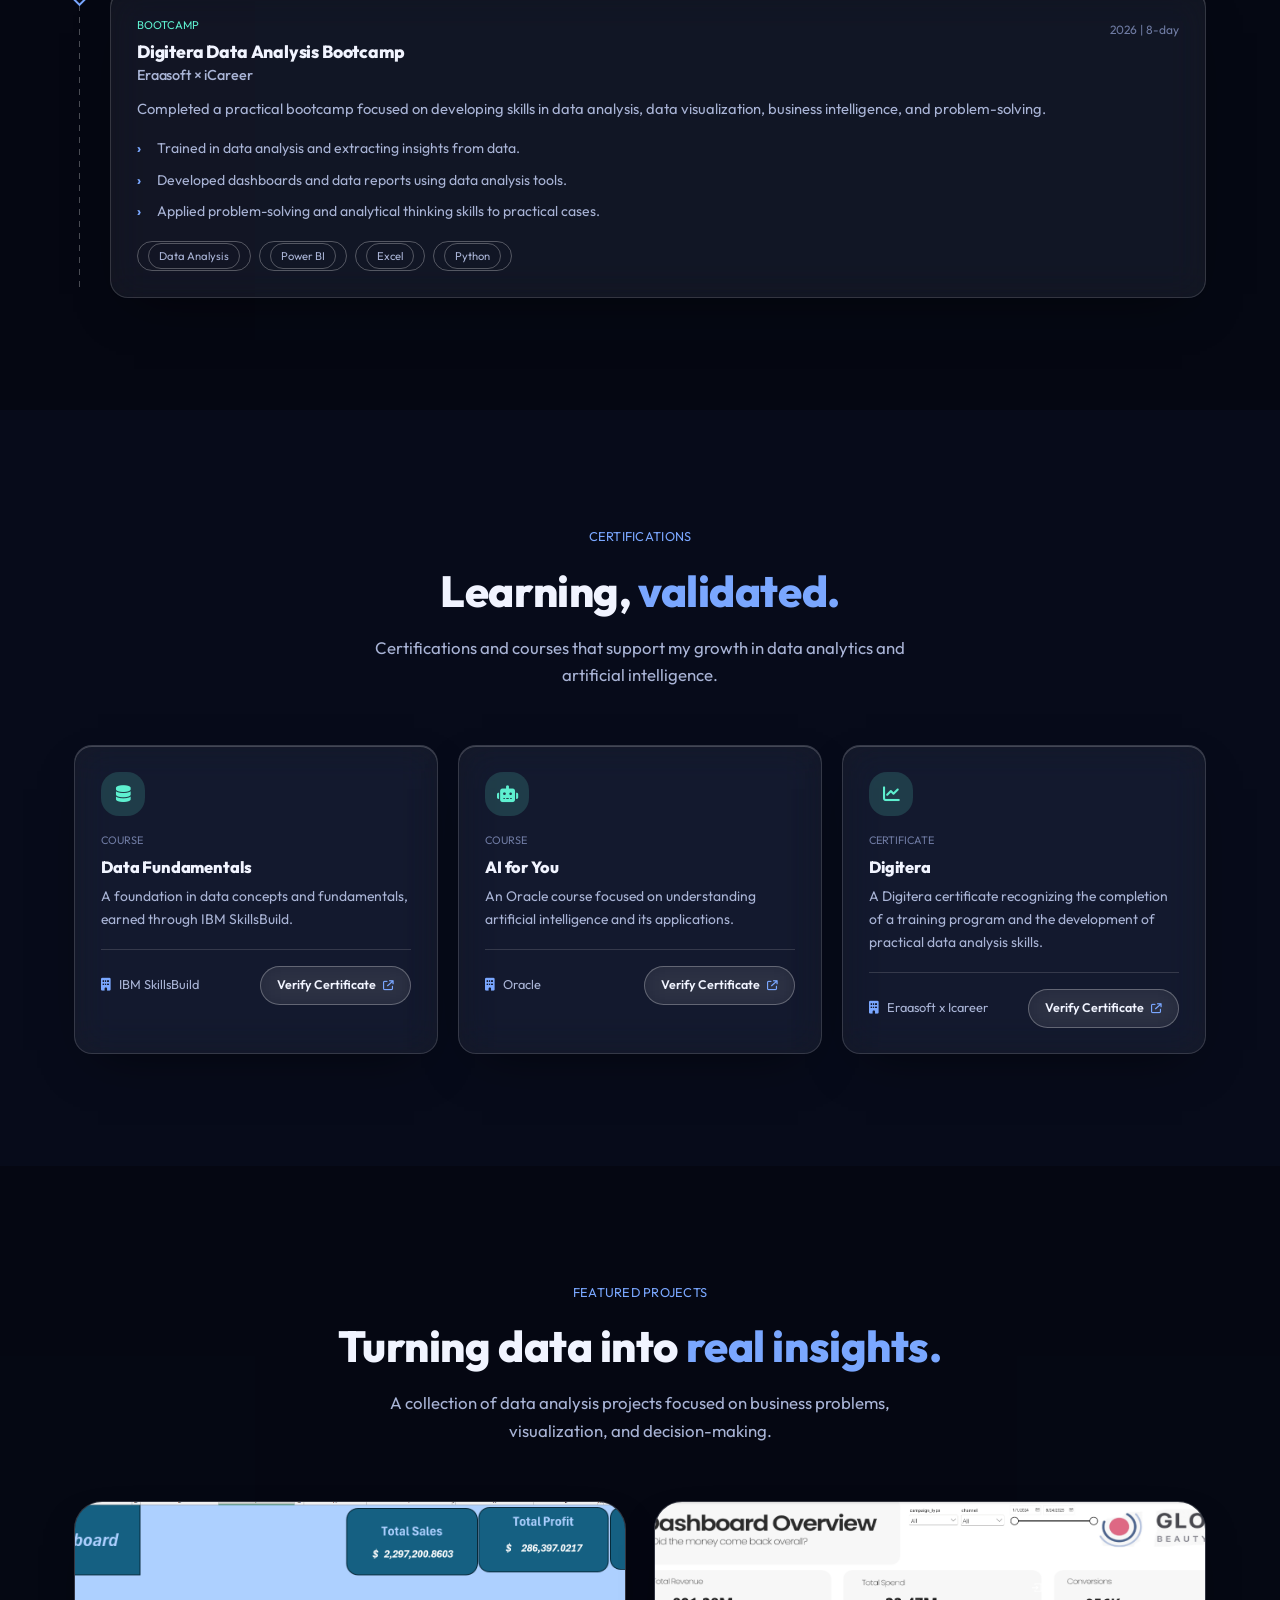
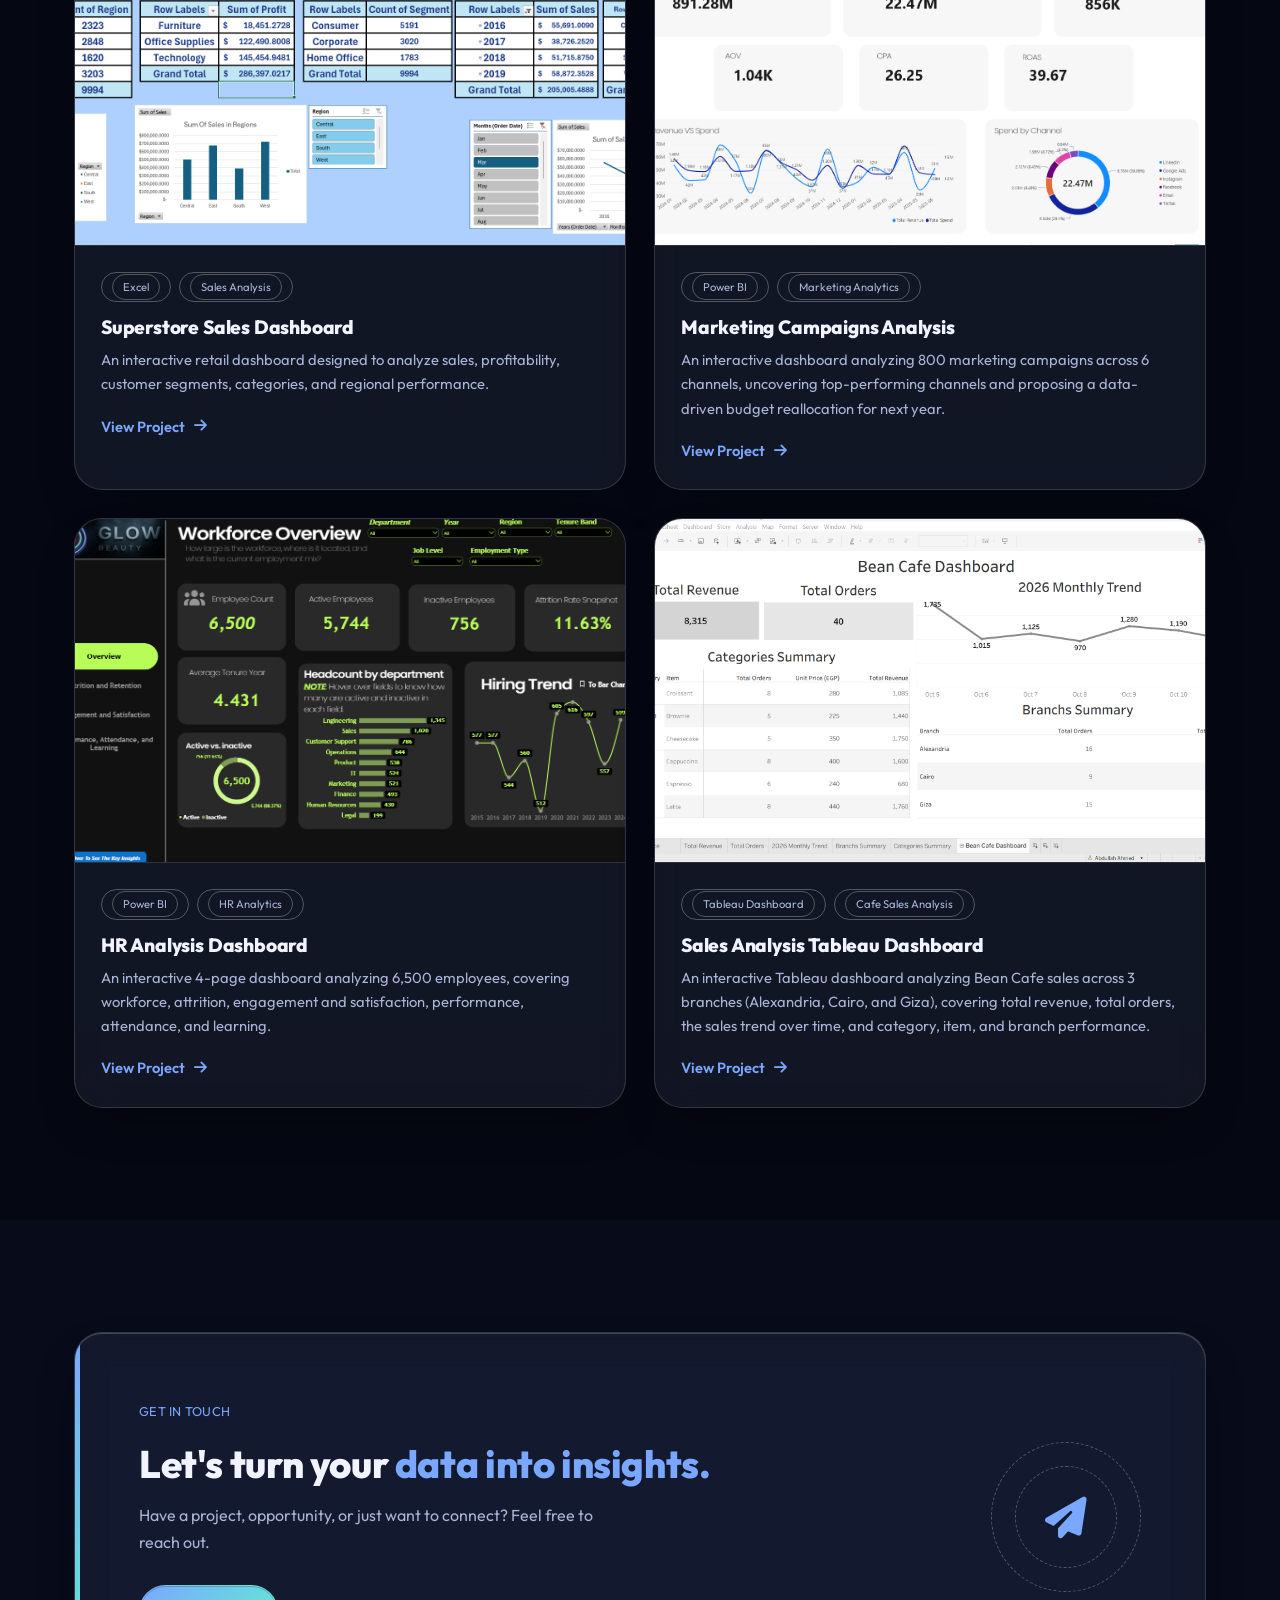
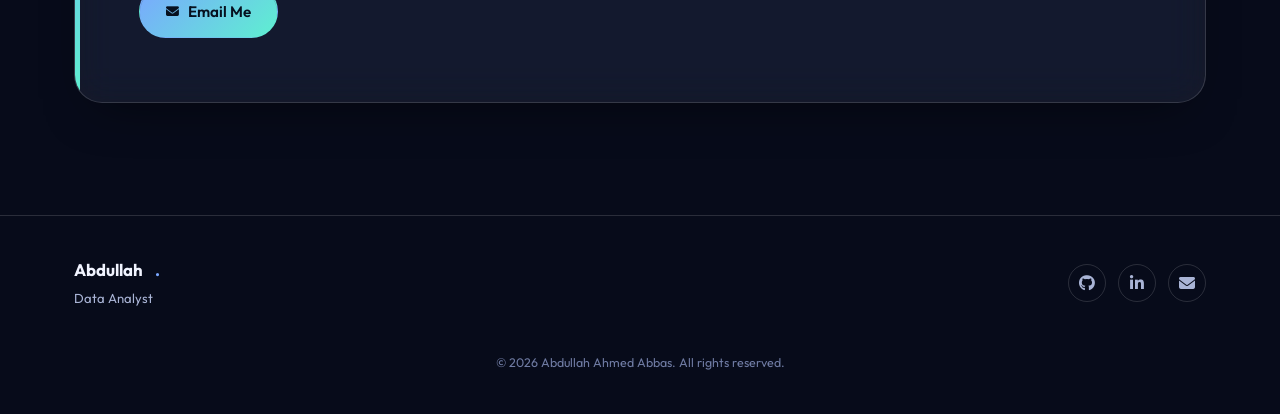
==== commit 44b51b2f: "Add files via upload" ====
--- a/index3.html
+++ b/index3.html
@@ -20,7 +20,9 @@
       href="https://cdnjs.cloudflare.com/ajax/libs/font-awesome/6.5.2/css/all.min.css"
       rel="stylesheet"
     />
-    <link href="ledger-terminal.css" rel="stylesheet" />
+    <link rel="stylesheet" href="ledger-terminal.css" />
+    <link rel="stylesheet" href="common-soft.css" />
+    <link id="template" rel="stylesheet" href="03-liquid-glass.css" />
     <style>
       .showcase-grid {
         display: grid;
@@ -271,6 +273,7 @@
                     ></strong
                   >
                   <span class="pipe-tool">Excel</span>
+                  <span class="pipe-tool">Google Sheets</span>
                 </div>
                 <div class="pipe-step" style="--i: 1">
                   <span class="pipe-node"
@@ -282,6 +285,7 @@
                     ></strong
                   >
                   <span class="pipe-tool">Power Query</span>
+                  <span class="pipe-tool">Python</span>
                 </div>
                 <div class="pipe-step" style="--i: 2">
                   <span class="pipe-node"
@@ -292,7 +296,8 @@
                       >Model</span
                     ></strong
                   >
-                  <span class="pipe-tool">DAX</span>
+                  <span class="pipe-tool">Power BI</span>
+                  <span class="pipe-tool">Power Pivot</span>
                 </div>
                 <div class="pipe-step" style="--i: 3">
                   <span class="pipe-node"
@@ -303,7 +308,9 @@
                       >Dashboard</span
                     ></strong
                   >
+                  <span class="pipe-tool">Excel</span>
                   <span class="pipe-tool">Power BI</span>
+                  <span class="pipe-tool">Tableau</span>
                 </div>
               </div>
 
--- a/03-liquid-glass.css
+++ b/03-liquid-glass.css
@@ -0,0 +1,152 @@
+/* ============================================================
+   TEMPLATE 03 — LIQUID GLASS
+   Frosted translucent panels floating over a slow aurora of
+   blue, violet and cyan. Light mode = pastel daylight aurora.
+   USE: load AFTER ledger-terminal.css
+   NOTE: --amber is the main accent slot (electric blue), --teal is the second (aqua).
+   ============================================================ */
+@import url("https://fonts.googleapis.com/css2?family=Outfit:wght@400;500;600;700&display=swap");
+
+:root {
+  --bg: #070b1a;
+  --bg-alt: rgba(0, 0, 0, 0.28);
+  --surface: rgba(255, 255, 255, 0.06);
+  --surface-2: rgba(255, 255, 255, 0.09);
+  --surface-hover: rgba(255, 255, 255, 0.13);
+  --border: rgba(255, 255, 255, 0.14);
+  --border-strong: rgba(255, 255, 255, 0.28);
+
+  --text: #f1f4ff;
+  --text-muted: #a9b4d6;
+  --text-faint: #6f7ba3;
+
+  --amber: #7aa7ff;
+  --amber-dim: #5a86e0;
+  --teal: #5ef0d0;
+  --teal-dim: #34c2a6;
+  --amber-soft: rgba(122, 167, 255, 0.16);
+  --teal-soft: rgba(94, 240, 208, 0.16);
+
+  --grid-line: transparent;
+  --shadow-stamp: 0 20px 50px -24px rgba(0, 0, 0, 0.6);
+  --shadow-stamp-accent: 0 20px 50px -24px var(--amber);
+
+  --radius-s: 10px;
+  --radius-m: 18px;
+  --radius-l: 28px;
+  --radius-pill: 999px;
+
+  --font-en: "Outfit", "Inter", sans-serif;
+  --font-mono: "Outfit", "Inter", sans-serif;
+}
+
+body.light-theme {
+  --bg: #eaf0ff;
+  --bg-alt: rgba(255, 255, 255, 0.5);
+  --surface: rgba(255, 255, 255, 0.55);
+  --surface-2: rgba(255, 255, 255, 0.7);
+  --surface-hover: rgba(255, 255, 255, 0.85);
+  --border: rgba(255, 255, 255, 0.9);
+  --border-strong: rgba(15, 21, 48, 0.18);
+
+  --text: #0f1530;
+  --text-muted: #46507a;
+  --text-faint: #8a93b8;
+
+  --amber: #3b5bff;
+  --amber-dim: #2a45d6;
+  --teal: #00a3b8;
+  --teal-dim: #007f90;
+  --amber-soft: rgba(59, 91, 255, 0.12);
+  --teal-soft: rgba(0, 163, 184, 0.12);
+
+  --shadow-stamp: 0 20px 50px -26px rgba(15, 21, 48, 0.25);
+}
+
+/* aurora background, fixed so the glass has something to blur */
+body {
+  background:
+    radial-gradient(60vw 50vh at 12% 8%, rgba(43, 76, 255, 0.38), transparent 70%),
+    radial-gradient(55vw 55vh at 88% 18%, rgba(138, 61, 255, 0.3), transparent 70%),
+    radial-gradient(70vw 50vh at 50% 105%, rgba(0, 212, 255, 0.22), transparent 70%),
+    var(--bg);
+  background-attachment: fixed;
+}
+body.light-theme {
+  background:
+    radial-gradient(60vw 50vh at 12% 8%, rgba(122, 167, 255, 0.55), transparent 70%),
+    radial-gradient(55vw 55vh at 88% 18%, rgba(196, 160, 255, 0.45), transparent 70%),
+    radial-gradient(70vw 50vh at 50% 105%, rgba(120, 232, 255, 0.4), transparent 70%),
+    var(--bg);
+  background-attachment: fixed;
+}
+body::before {
+  background: radial-gradient(
+    520px circle at var(--mx, 50%) var(--my, 10%),
+    rgba(255, 255, 255, 0.08),
+    transparent 62%
+  );
+}
+
+/* the glass itself */
+.skill-card,
+.about-card,
+.education-card,
+.service-card,
+.experience-content,
+.certificate-card,
+.project-card,
+.contact-box,
+.modal-content,
+.profile-modal-content,
+.header {
+  -webkit-backdrop-filter: blur(18px) saturate(150%);
+  backdrop-filter: blur(18px) saturate(150%);
+}
+.skill-card,
+.about-card,
+.education-card,
+.service-card,
+.experience-content,
+.certificate-card,
+.project-card,
+.contact-box,
+.modal-content,
+.profile-modal-content {
+  box-shadow:
+    inset 0 1px 0 rgba(255, 255, 255, 0.2),
+    var(--shadow-stamp);
+}
+.project-card:hover {
+  transform: translateY(-8px);
+  border-color: var(--border-strong);
+  box-shadow:
+    inset 0 1px 0 rgba(255, 255, 255, 0.28),
+    0 30px 60px -26px var(--amber);
+}
+.skill-card:hover {
+  transform: translateY(-6px);
+  border-color: var(--border-strong);
+  box-shadow:
+    inset 0 1px 0 rgba(255, 255, 255, 0.28),
+    0 20px 40px -24px var(--amber);
+}
+
+.section-label::before,
+.section-label::after {
+  content: none;
+}
+
+.btn-primary {
+  background: linear-gradient(135deg, var(--amber), var(--teal));
+  color: #06101f;
+}
+.btn-primary:hover {
+  transform: translateY(-3px);
+  box-shadow: 0 16px 34px -12px var(--amber);
+}
+.btn-outline {
+  background: var(--surface);
+  -webkit-backdrop-filter: blur(12px);
+  backdrop-filter: blur(12px);
+}
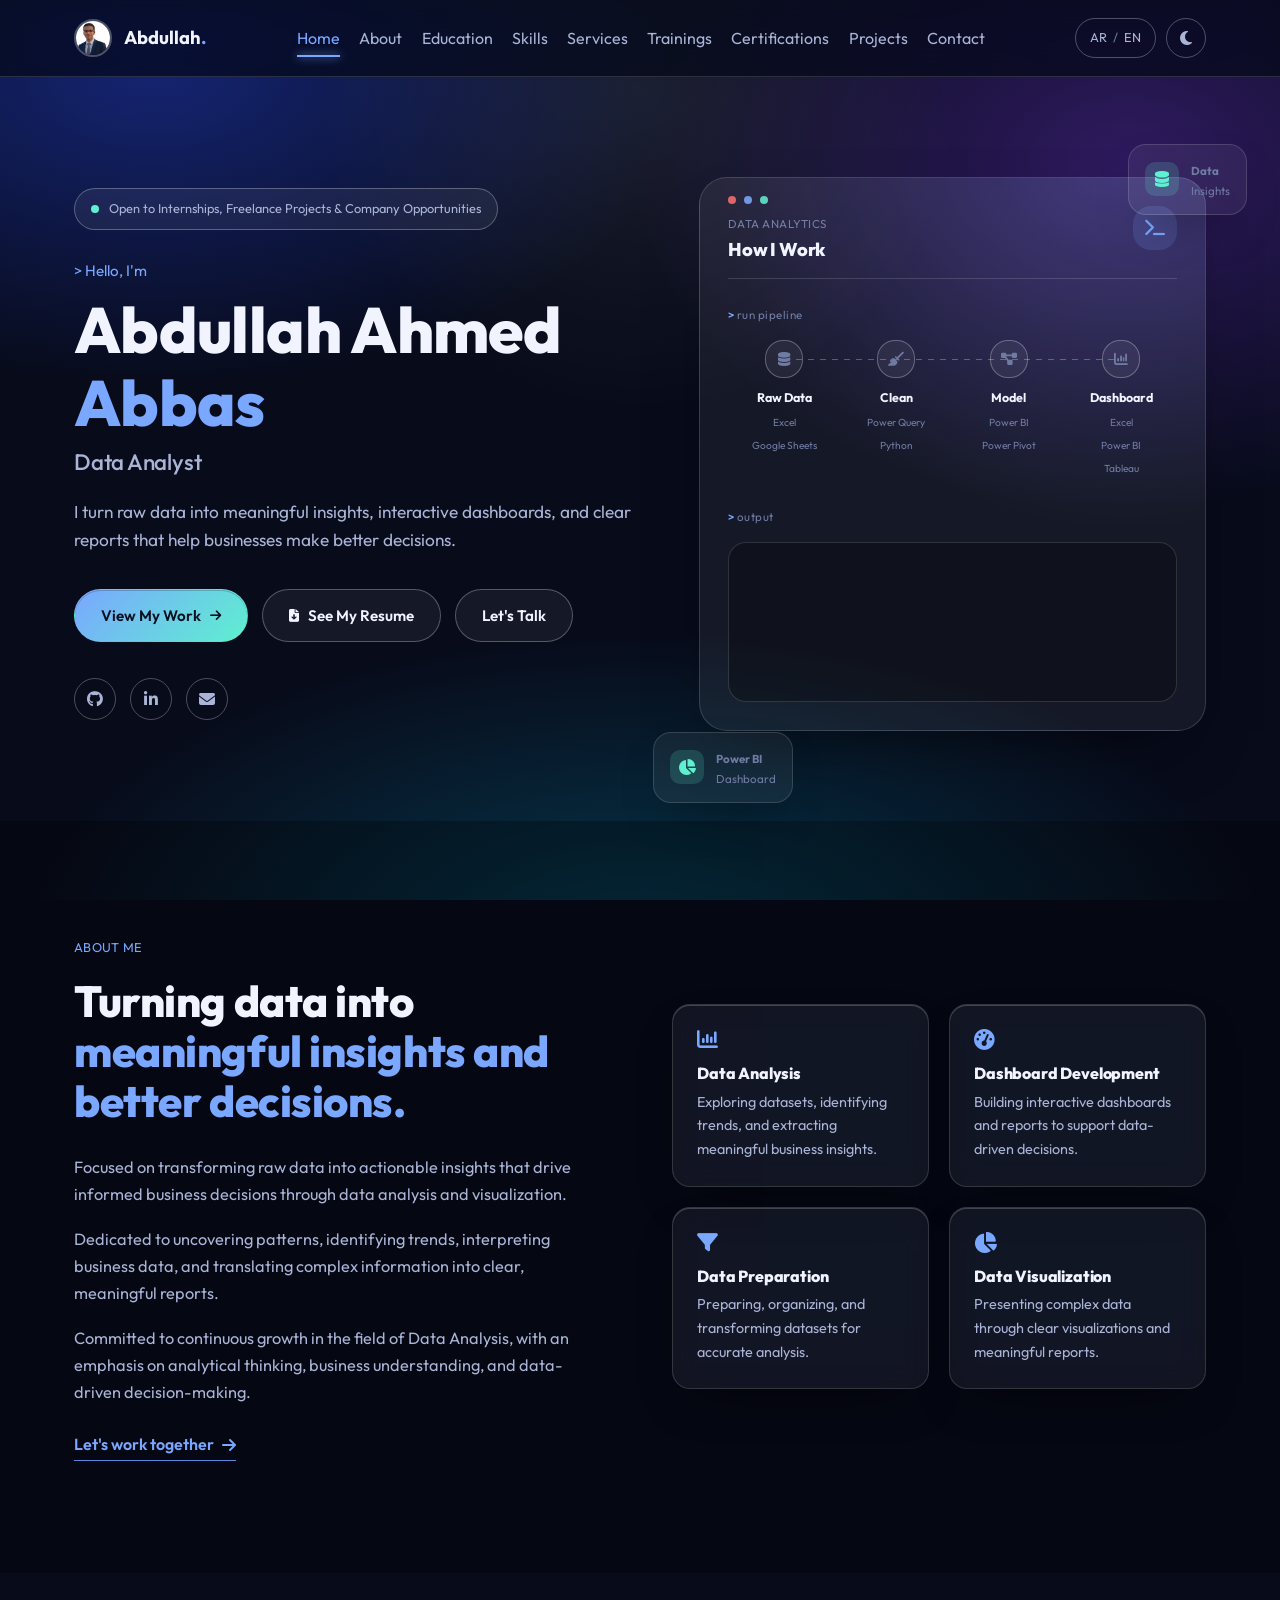
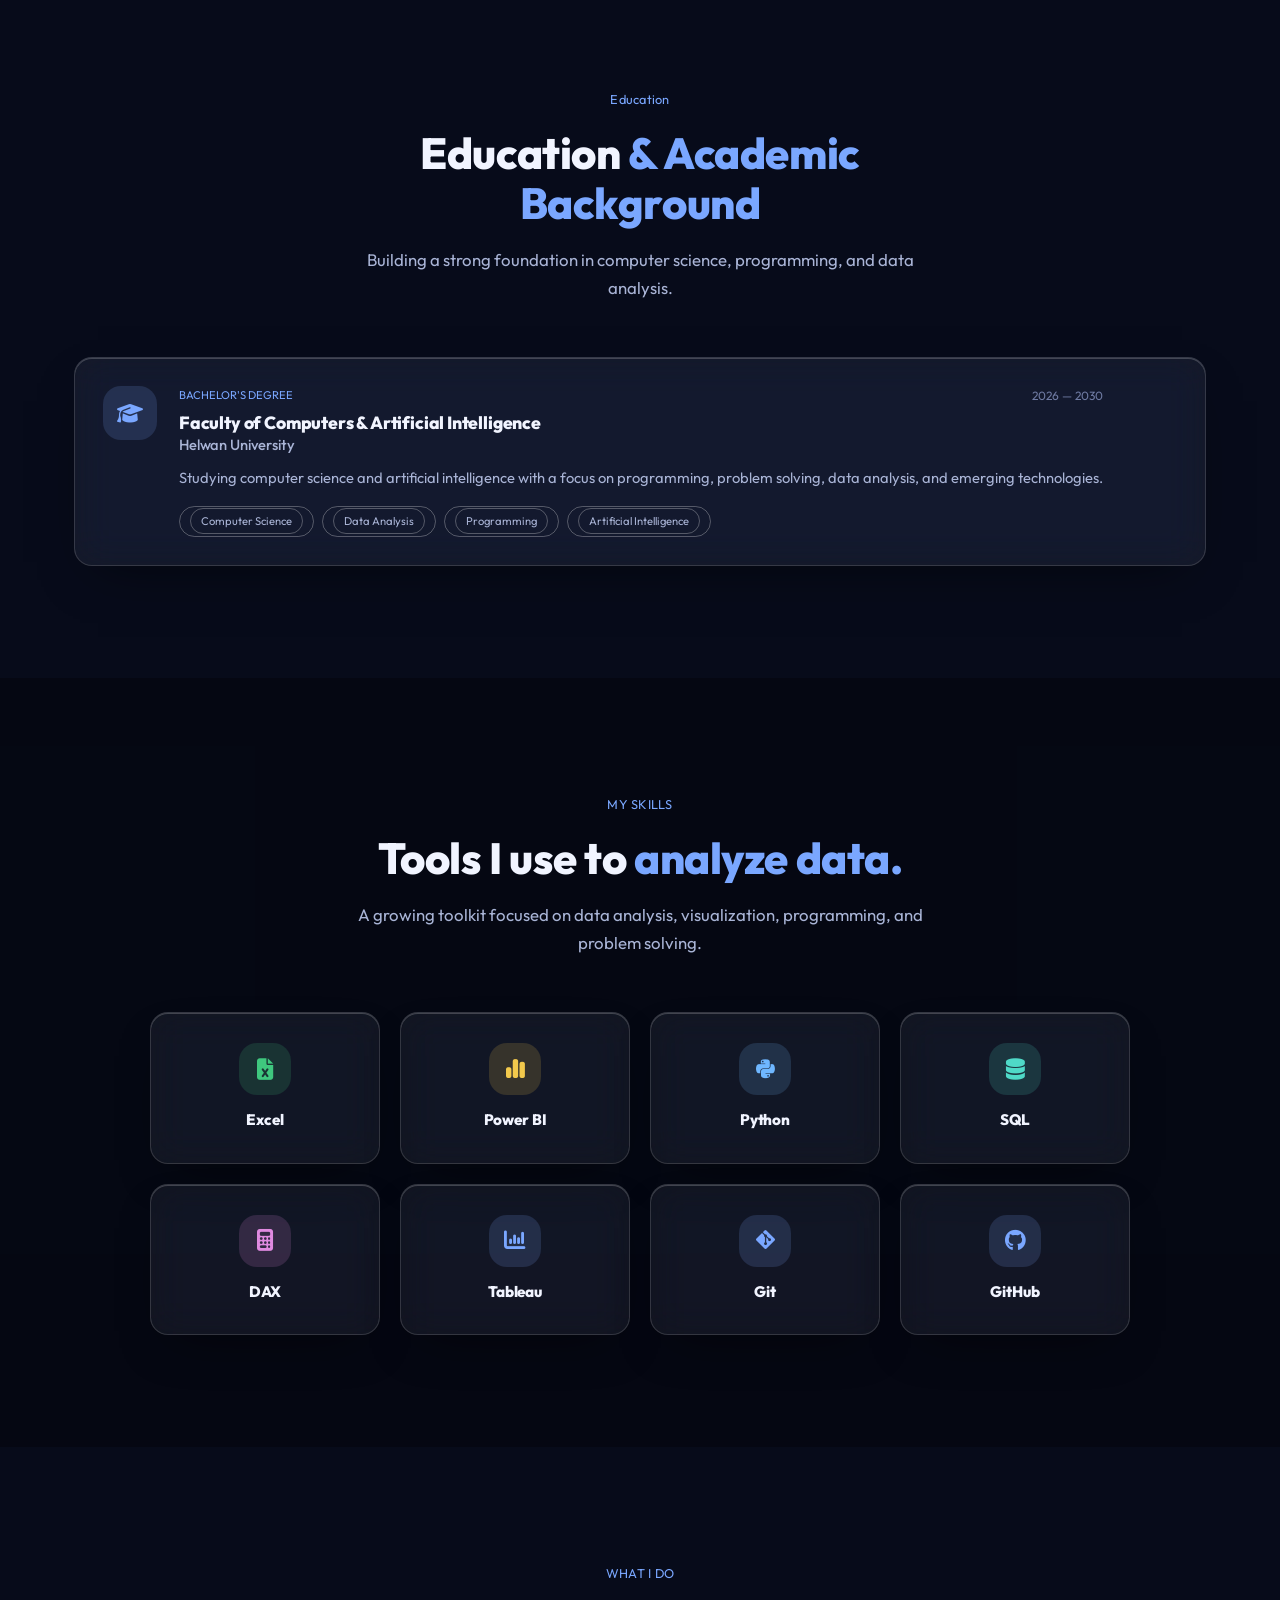
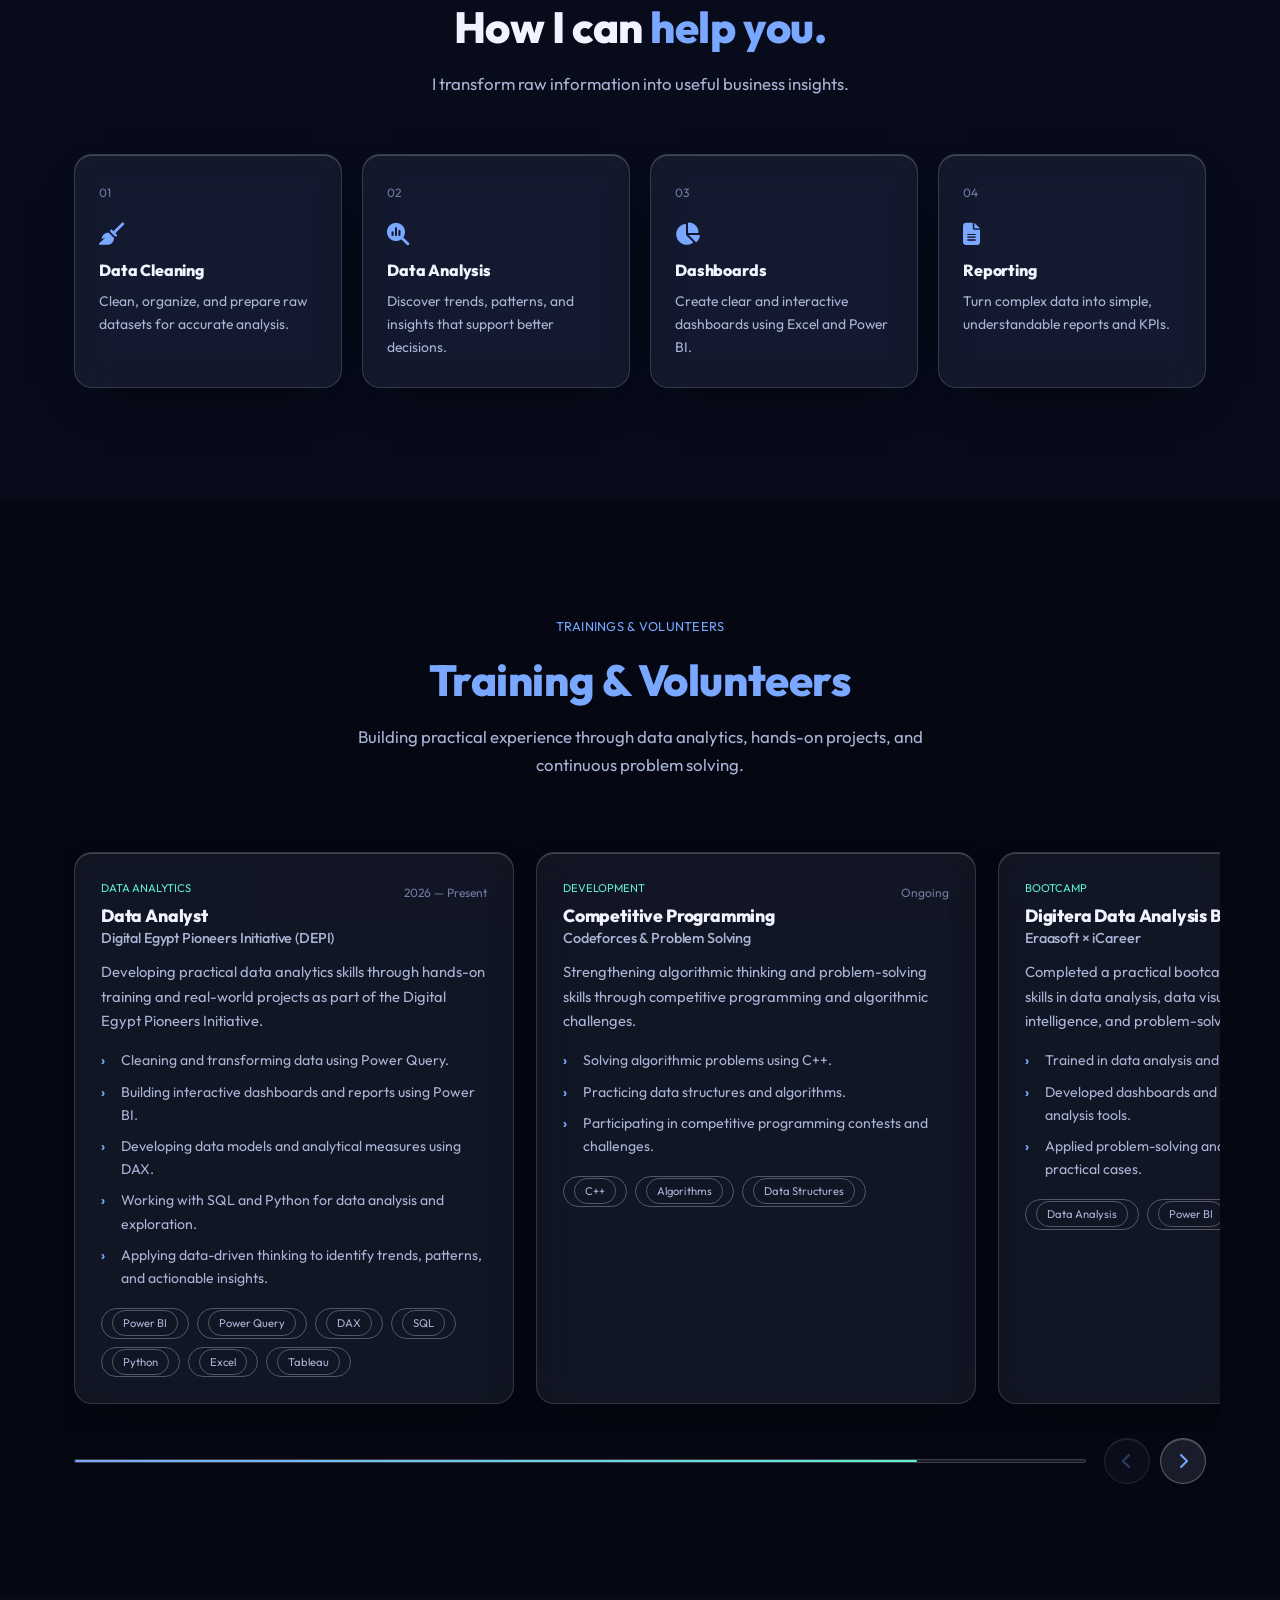
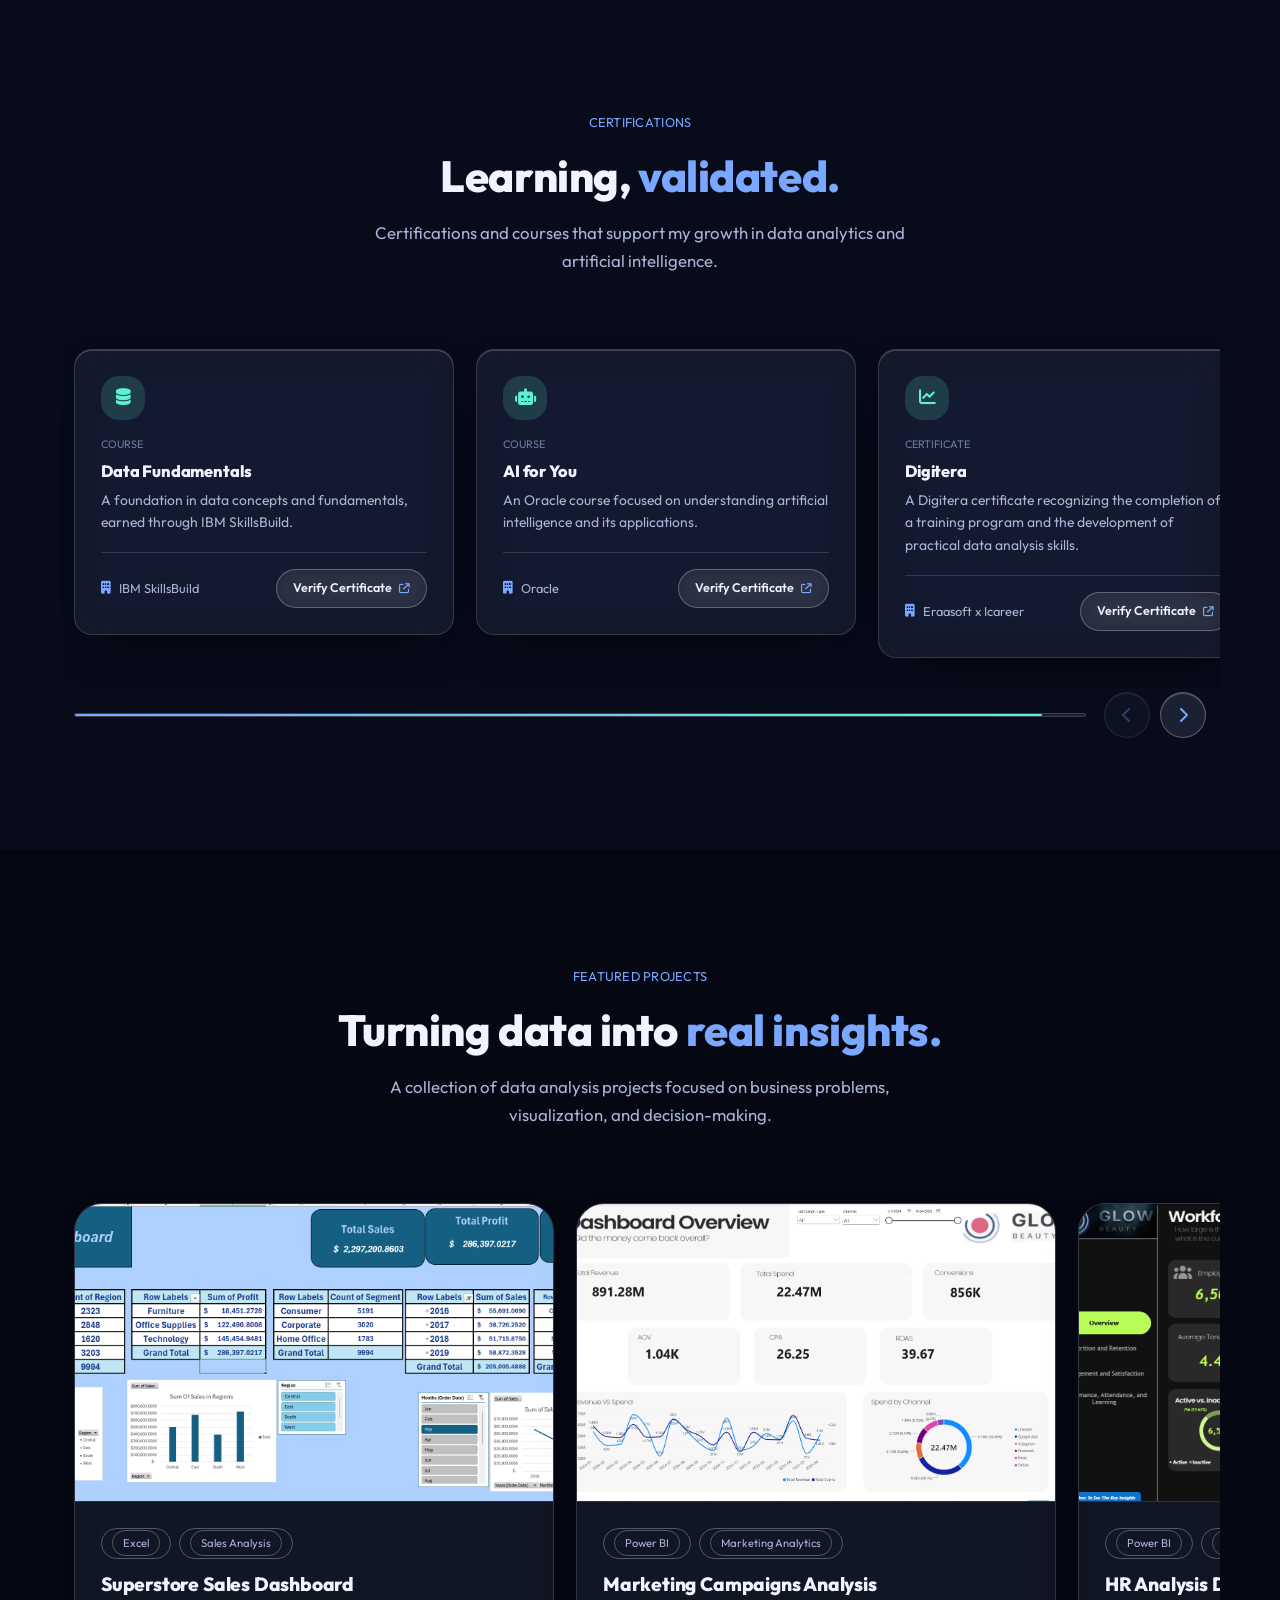
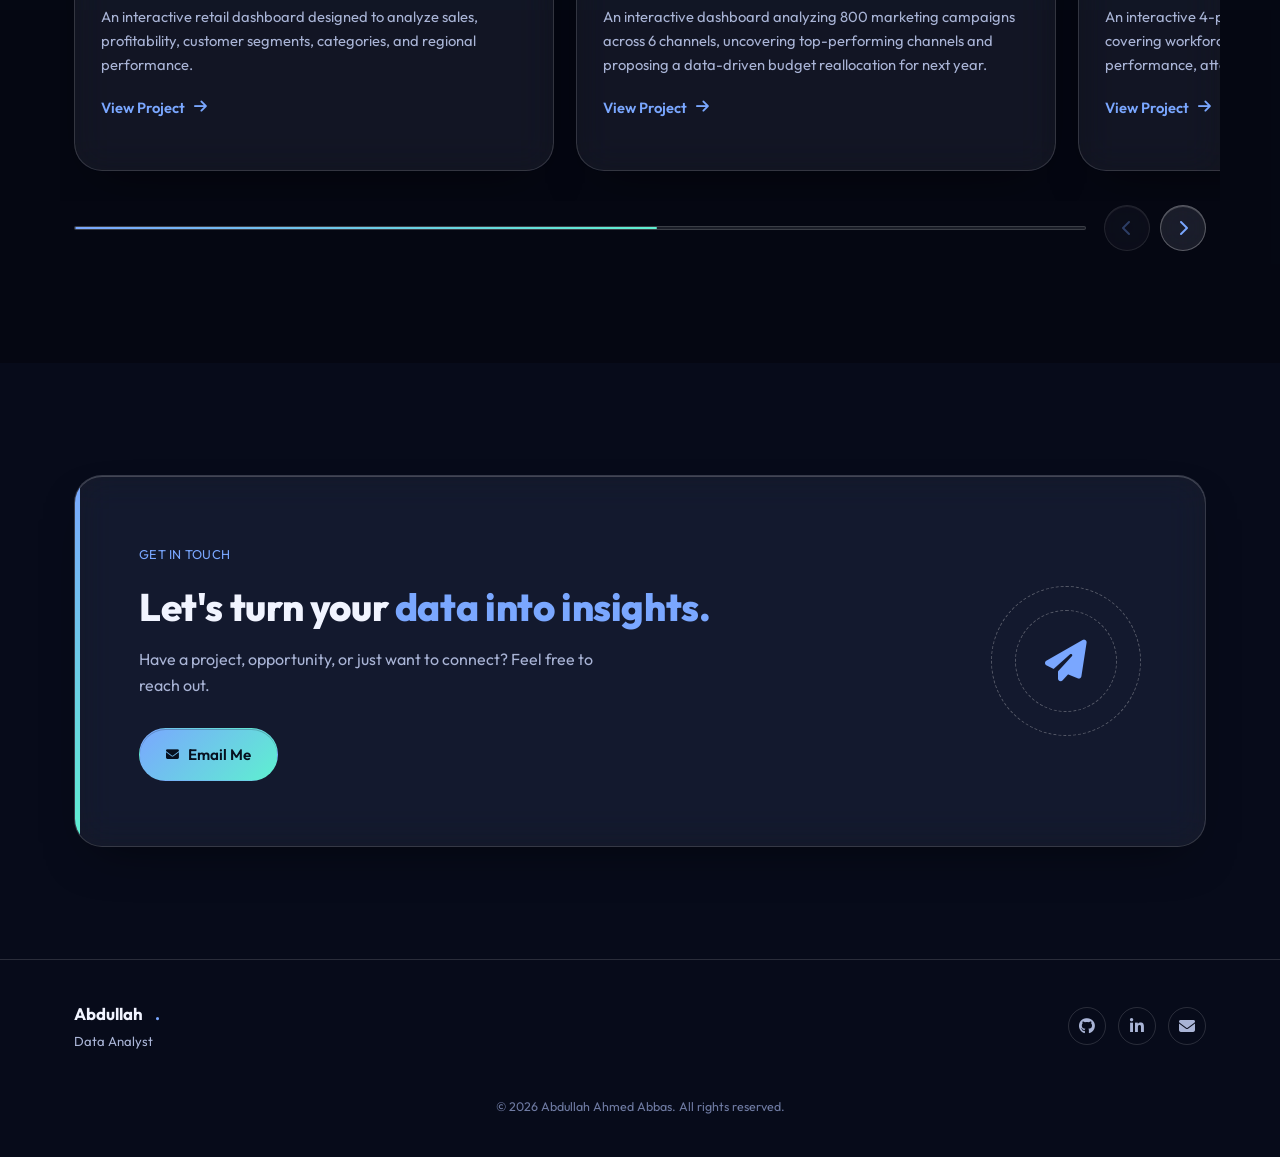
==== commit ba01c22b: "Add files via upload" ====
--- a/index3.html
+++ b/index3.html
@@ -386,48 +386,52 @@
       <!-- ================= ABOUT ================= -->
       <section class="about section" id="about">
         <div class="container">
-          <div class="section-heading reveal">
-            <span class="section-label"
-              ><span data-ar="نبذة عني" data-en="ABOUT ME">ABOUT ME</span></span
-            >
-            <h2>
-              <span data-ar="تحويل البيانات إلى" data-en="Turning data into"
-                >Turning data into</span
-              >
-              <span
-                ><span data-ar="قرارات أفضل." data-en="better decisions."
-                  >better decisions.</span
-                ></span
-              >
-            </h2>
-          </div>
           <div class="about-grid">
             <div class="about-text reveal">
+              <div class="section-heading">
+                <span class="section-label"
+                  ><span data-ar="نبذة عني" data-en="ABOUT ME"
+                    >ABOUT ME</span
+                  ></span
+                >
+                <h2>
+                  <span data-ar="تحويل البيانات إلى" data-en="Turning data into"
+                    >Turning data into</span
+                  >
+                  <span
+                    ><span
+                      data-ar="رؤى ذات معنى وقرارات أفضل."
+                      data-en="meaningful insights and better decisions."
+                      >meaningful insights and better decisions.</span
+                    ></span
+                  >
+                </h2>
+              </div>
               <p>
                 <span
-                  data-ar="أنا عبدالله أحمد عباس، طالب علوم حاسب وذكاء اصطناعي بجامعة حلوان، ولدي اهتمام قوي بتحليل البيانات وحل المشكلات."
-                  data-en="I'm Abdullah Ahmed Abbas, a Computer Science and Artificial Intelligence student at Helwan University with a strong interest in Data Analytics and problem solving."
-                  >I'm Abdullah Ahmed Abbas, a Computer Science and Artificial
-                  Intelligence student at Helwan University with a strong
-                  interest in Data Analytics and problem solving.</span
+                  data-ar="أركّز على تحويل البيانات الخام إلى رؤى قابلة للتطبيق تدعم اتخاذ قرارات أعمال مدروسة من خلال تحليل البيانات وتصورها."
+                  data-en="Focused on transforming raw data into actionable insights that drive informed business decisions through data analysis and visualization."
+                  >Focused on transforming raw data into actionable insights
+                  that drive informed business decisions through data analysis
+                  and visualization.</span
                 >
               </p>
               <p>
                 <span
-                  data-ar="أستخدم Excel وPower BI وPython لتنظيف البيانات وتحليلها وعرضها بصريًا، وأطوّر مهاراتي باستمرار في SQL وDAX."
-                  data-en="I work with Excel, Power BI, and Python to clean, analyze, and visualize data. I'm also continuously developing my skills in SQL and DAX."
-                  >I work with Excel, Power BI, and Python to clean, analyze,
-                  and visualize data. I'm also continuously developing my skills
-                  in SQL and DAX.</span
+                  data-ar="أحرص على اكتشاف الأنماط وتحديد الاتجاهات وتفسير بيانات الأعمال وتحويل المعلومات المعقدة إلى تقارير واضحة وذات معنى."
+                  data-en="Dedicated to uncovering patterns, identifying trends, interpreting business data, and translating complex information into clear, meaningful reports."
+                  >Dedicated to uncovering patterns, identifying trends,
+                  interpreting business data, and translating complex
+                  information into clear, meaningful reports.</span
                 >
               </p>
               <p>
                 <span
-                  data-ar="وبجانب تحليل البيانات، أمارس البرمجة التنافسية باستخدام C++، مما ساعدني على بناء مهارات قوية في التفكير التحليلي وحل المشكلات."
-                  data-en="Alongside data analysis, I'm a C++ competitive programmer, which has helped me build strong analytical thinking and problem-solving skills."
-                  >Alongside data analysis, I'm a C++ competitive programmer,
-                  which has helped me build strong analytical thinking and
-                  problem-solving skills.</span
+                  data-ar="ملتزم بالنمو المستمر في مجال تحليل البيانات، مع التركيز على التفكير التحليلي وفهم الأعمال واتخاذ القرارات المبنية على البيانات."
+                  data-en="Committed to continuous growth in the field of Data Analysis, with an emphasis on analytical thinking, business understanding, and data-driven decision-making."
+                  >Committed to continuous growth in the field of Data Analysis,
+                  with an emphasis on analytical thinking, business
+                  understanding, and data-driven decision-making.</span
                 >
               </p>
               <a class="text-link" href="#contact">
@@ -447,54 +451,60 @@
                 </h3>
                 <p>
                   <span
-                    data-ar="اكتشاف الأنماط والرؤى المخفية داخل البيانات."
-                    data-en="Finding patterns and insights hidden inside data."
-                    >Finding patterns and insights hidden inside data.</span
+                    data-ar="استكشاف مجموعات البيانات وتحديد الاتجاهات واستخلاص رؤى أعمال ذات معنى."
+                    data-en="Exploring datasets, identifying trends, and extracting meaningful business insights."
+                    >Exploring datasets, identifying trends, and extracting
+                    meaningful business insights.</span
                   >
                 </p>
               </div>
               <div class="about-card">
                 <i class="fa-solid fa-gauge-high"></i>
                 <h3>
-                  <span data-ar="لوحات المعلومات" data-en="Dashboards"
-                    >Dashboards</span
+                  <span
+                    data-ar="تطوير لوحات المعلومات"
+                    data-en="Dashboard Development"
+                    >Dashboard Development</span
                   >
                 </h3>
                 <p>
                   <span
-                    data-ar="إنشاء لوحات معلومات واضحة وتفاعلية للأعمال."
-                    data-en="Building clear and interactive business dashboards."
-                    >Building clear and interactive business dashboards.</span
+                    data-ar="بناء لوحات معلومات وتقارير تفاعلية لدعم القرارات المبنية على البيانات."
+                    data-en="Building interactive dashboards and reports to support data-driven decisions."
+                    >Building interactive dashboards and reports to support
+                    data-driven decisions.</span
                   >
                 </p>
               </div>
               <div class="about-card">
-                <i class="fa-solid fa-brain"></i>
+                <i class="fa-solid fa-filter"></i>
                 <h3>
-                  <span data-ar="حل المشكلات" data-en="Problem Solving"
-                    >Problem Solving</span
+                  <span data-ar="إعداد البيانات" data-en="Data Preparation"
+                    >Data Preparation</span
                   >
                 </h3>
                 <p>
                   <span
-                    data-ar="تطبيق التفكير المنطقي لحل المشكلات."
-                    data-en="Applying logical thinking to solve complex problems."
-                    >Applying logical thinking to solve complex problems.</span
+                    data-ar="إعداد مجموعات البيانات وتنظيمها وتحويلها للحصول على تحليل دقيق."
+                    data-en="Preparing, organizing, and transforming datasets for accurate analysis."
+                    >Preparing, organizing, and transforming datasets for
+                    accurate analysis.</span
                   >
                 </p>
               </div>
               <div class="about-card">
-                <i class="fa-solid fa-code"></i>
+                <i class="fa-solid fa-chart-pie"></i>
                 <h3>
-                  <span data-ar="البرمجة" data-en="Programming"
-                    >Programming</span
+                  <span data-ar="تصور البيانات" data-en="Data Visualization"
+                    >Data Visualization</span
                   >
                 </h3>
                 <p>
                   <span
-                    data-ar="برمجة C++ وحل المشكلات التنافسية."
-                    data-en="C++ programming and competitive problem solving."
-                    >C++ programming and competitive problem solving.</span
+                    data-ar="عرض البيانات المعقدة عبر تصورات واضحة وتقارير ذات معنى."
+                    data-en="Presenting complex data through clear visualizations and meaningful reports."
+                    >Presenting complex data through clear visualizations and
+                    meaningful reports.</span
                   >
                 </p>
               </div>
@@ -928,6 +938,11 @@
                   >
                   <span
                     ><span data-ar="Excel" data-en="Excel">Excel</span></span
+                  >
+                  <span
+                    ><span data-ar="Tableau" data-en="Tableau"
+                      >Tableau</span
+                    ></span
                   >
                 </div>
               </div>
@@ -1095,10 +1110,13 @@
                     </span>
                   </span>
                   <span>
-                    <span data-ar="Excel" data-en="Excel"> Excel </span>
-                  </span>
-                  <span>
-                    <span data-ar="Python" data-en="Python"> Python </span>
+                    <span
+                      data-ar="تحليل التسويق
+"
+                      data-en="Marketing Analysis"
+                    >
+                      Marketing Analysis
+                    </span>
                   </span>
                 </div>
               </div>
--- a/ledger-terminal.css
+++ b/ledger-terminal.css
@@ -159,7 +159,9 @@
     display: none;
   }
 } */
-
+.tAndv {
+  font-size: 11.2px;
+}
 img {
   max-width: 100%;
   display: block;
--- a/03-liquid-glass.css
+++ b/03-liquid-glass.css
@@ -150,3 +150,380 @@
   -webkit-backdrop-filter: blur(12px);
   backdrop-filter: blur(12px);
 }
+
+
+/* ============================================================
+   HORIZONTAL SCROLLERS (experience / certifications / projects)
+   ============================================================ */
+.hscroll {
+  position: relative;
+}
+
+.hscroll-track {
+  display: flex !important;
+  flex-direction: row !important;
+  gap: 22px;
+  overflow-x: auto;
+  overflow-y: hidden;
+  scroll-snap-type: x mandatory;
+  scroll-behavior: smooth;
+  overscroll-behavior-x: contain;
+  -webkit-overflow-scrolling: touch;
+  scrollbar-width: none;
+  padding: 18px 14px 30px;
+  margin-inline: -14px;
+  cursor: grab;
+  outline: none;
+}
+.hscroll-track::-webkit-scrollbar {
+  display: none;
+}
+.hscroll-track.is-dragging {
+  cursor: grabbing;
+  scroll-behavior: auto;
+  user-select: none;
+}
+.hscroll-track.is-dragging a,
+.hscroll-track.is-dragging img {
+  pointer-events: none;
+}
+.hscroll-track:focus-visible {
+  box-shadow: 0 0 0 2px var(--amber-soft);
+  border-radius: var(--radius-l);
+}
+
+/* each card becomes a snap slide */
+.hscroll-track > * {
+  flex: 0 0 min(380px, 86%);
+  scroll-snap-align: start;
+  scroll-margin-inline: 14px;
+  margin: 0;
+}
+.hscroll-track.projects-grid > * {
+  flex-basis: min(480px, 88%);
+}
+.hscroll-track.experience-timeline > * {
+  flex-basis: min(440px, 88%);
+}
+
+/* experience: turn the vertical timeline into a horizontal row */
+.hscroll-track.experience-timeline {
+  padding-inline-start: 14px;
+  gap: 22px;
+}
+.hscroll-track.experience-timeline::before {
+  content: none;
+}
+.hscroll-track.experience-timeline .experience-marker {
+  display: none;
+}
+.hscroll-track.experience-timeline .experience-item {
+  align-items: stretch;
+}
+.hscroll-track.experience-timeline .experience-item:hover .experience-content,
+html[dir="rtl"]
+  .hscroll-track.experience-timeline
+  .experience-item:hover
+  .experience-content {
+  transform: translateY(-8px);
+  box-shadow:
+    inset 0 1px 0 rgba(255, 255, 255, 0.28),
+    0 26px 46px -26px var(--amber);
+}
+
+/* certificates: equal-height cards, footer pinned to the bottom */
+.hscroll-track.certifications-grid .certificate-card {
+  height: 100%;
+  display: flex;
+  flex-direction: column;
+}
+.hscroll-track.certifications-grid .certificate-content {
+  display: flex;
+  flex-direction: column;
+  flex: 1;
+}
+.hscroll-track.certifications-grid .certificate-footer {
+  margin-top: auto;
+}
+
+/* controls bar */
+.hscroll-controls {
+  display: flex;
+  align-items: center;
+  gap: 18px;
+  margin-top: 4px;
+}
+.hscroll-progress {
+  position: relative;
+  flex: 1;
+  height: 4px;
+  border-radius: var(--radius-pill);
+  background: var(--surface-2);
+  border: 1px solid var(--border);
+  overflow: hidden;
+}
+.hscroll-thumb {
+  position: absolute;
+  top: 0;
+  bottom: 0;
+  inset-inline-start: 0;
+  width: 30%;
+  border-radius: var(--radius-pill);
+  background: linear-gradient(90deg, var(--amber), var(--teal));
+  transition:
+    inset-inline-start 0.15s linear,
+    width 0.25s var(--ease);
+}
+.hscroll-buttons {
+  display: flex;
+  gap: 10px;
+}
+.hscroll-btn {
+  width: 46px;
+  height: 46px;
+  border-radius: 50%;
+  display: grid;
+  place-items: center;
+  cursor: pointer;
+  color: var(--amber);
+  background: var(--surface-2);
+  border: 1px solid var(--border-strong);
+  -webkit-backdrop-filter: blur(14px) saturate(150%);
+  backdrop-filter: blur(14px) saturate(150%);
+  box-shadow:
+    inset 0 1px 0 rgba(255, 255, 255, 0.2),
+    var(--shadow-stamp);
+  transition:
+    transform 0.3s var(--ease-spring),
+    background 0.25s var(--ease),
+    color 0.25s var(--ease),
+    opacity 0.25s var(--ease);
+}
+.hscroll-btn:hover:not(:disabled) {
+  transform: translateY(-3px);
+  background: linear-gradient(135deg, var(--amber), var(--teal));
+  color: #06101f;
+}
+.hscroll-btn:disabled {
+  opacity: 0.35;
+  cursor: not-allowed;
+}
+html[dir="rtl"] .hscroll-btn i {
+  transform: scaleX(-1);
+}
+
+@media (max-width: 640px) {
+  .hscroll-track {
+    gap: 14px;
+  }
+  .hscroll-btn {
+    width: 40px;
+    height: 40px;
+  }
+}
+@media (prefers-reduced-motion: reduce) {
+  .hscroll-track {
+    scroll-behavior: auto;
+  }
+}
+
+/* ============================================================
+   SKILLS — compact mobile layout (2 columns, icon beside name)
+   ============================================================ */
+@media (max-width: 640px) {
+  .skills-grid {
+    grid-template-columns: repeat(2, 1fr) !important;
+    gap: 12px;
+  }
+  .skill-card {
+    display: flex;
+    align-items: center;
+    gap: 12px;
+    padding: 14px 14px;
+    text-align: start;
+    border-radius: var(--radius-m);
+  }
+  .skill-icon {
+    flex: 0 0 auto;
+    width: 40px;
+    height: 40px;
+    font-size: 1.05rem;
+    margin: 0;
+    border-radius: 12px;
+  }
+  .skill-card h3 {
+    font-size: 0.9rem;
+    margin: 0;
+    min-width: 0;
+    overflow-wrap: anywhere;
+  }
+  /* no sticky hover lift on touch screens */
+  .skill-card:hover {
+    transform: none;
+  }
+  .skill-card:hover .skill-icon {
+    transform: none;
+  }
+}
+@media (max-width: 380px) {
+  .skills-grid {
+    gap: 10px;
+  }
+  .skill-card {
+    padding: 12px 10px;
+    gap: 10px;
+  }
+  .skill-icon {
+    width: 36px;
+    height: 36px;
+  }
+  .skill-card h3 {
+    font-size: 0.84rem;
+  }
+}
+
+/* ============================================================
+   SKILLS — balanced desktop/tablet layout (8 cards = 4 x 2)
+   ============================================================ */
+@media (min-width: 641px) {
+  .skills-grid {
+    grid-template-columns: repeat(4, 1fr) !important;
+    gap: 20px;
+    max-width: 980px;
+    margin-inline: auto;
+  }
+  .skill-card {
+    padding: 30px 18px;
+  }
+}
+
+/* ============================================================
+   PROFILE PHOTO — keep the head in frame inside the round crops
+   (object-fit: cover centers the photo and cuts the top; anchor it
+   to the top instead. Adjust the 2nd value: 0% = top, 100% = bottom)
+   ============================================================ */
+.nav-profile-pic,
+.profile-modal-image img {
+  object-fit: cover;
+  object-position: 50% 0%;
+}
+
+/* ============================================================
+   ABOUT — heading lives in the left column, cards sit beside it
+   ============================================================ */
+.about-text .section-heading {
+  margin-bottom: 28px;
+}
+
+/* ============================================================
+   ABOUT CARDS — horizontal swipe on mobile
+   ============================================================ */
+@media (max-width: 640px) {
+  .about-cards {
+    display: flex !important;
+    grid-template-columns: none !important;
+    gap: 14px;
+    overflow-x: auto;
+    overflow-y: hidden;
+    scroll-snap-type: x mandatory;
+    overscroll-behavior-x: contain;
+    -webkit-overflow-scrolling: touch;
+    scrollbar-width: none;
+    /* bleed to the screen edges so the next card peeks in */
+    margin-inline: -24px;
+    padding: 12px 24px 24px;
+    scroll-padding-inline: 24px;
+  }
+  .about-cards::-webkit-scrollbar {
+    display: none;
+  }
+  .about-card {
+    flex: 0 0 76%;
+    min-width: 230px;
+    scroll-snap-align: start;
+  }
+  .about-card:hover {
+    transform: none;
+  }
+}
+@media (max-width: 380px) {
+  .about-cards {
+    margin-inline: -14px;
+    padding-inline: 14px;
+    scroll-padding-inline: 14px;
+  }
+}
+
+/* ============================================================
+   SERVICES — horizontal swipe on mobile
+   ============================================================ */
+@media (max-width: 640px) {
+  .services-grid {
+    display: flex !important;
+    grid-template-columns: none !important;
+    gap: 14px;
+    overflow-x: auto;
+    overflow-y: hidden;
+    scroll-snap-type: x mandatory;
+    overscroll-behavior-x: contain;
+    -webkit-overflow-scrolling: touch;
+    scrollbar-width: none;
+    margin-inline: -24px;
+    padding: 12px 24px 24px;
+    scroll-padding-inline: 24px;
+  }
+  .services-grid::-webkit-scrollbar {
+    display: none;
+  }
+  .service-card {
+    flex: 0 0 76%;
+    min-width: 230px;
+    scroll-snap-align: start;
+  }
+  /* cards beyond the screen edge must already be visible */
+  .services-grid .service-card.reveal {
+    opacity: 1;
+    transform: none;
+  }
+  .service-card:hover,
+  .service-card:hover > i {
+    transform: none;
+  }
+}
+@media (max-width: 380px) {
+  .services-grid {
+    margin-inline: -14px;
+    padding-inline: 14px;
+    scroll-padding-inline: 14px;
+  }
+}
+
+/* ============================================================
+   Mobile-only scroll controls (About cards, Services)
+   ============================================================ */
+@media (min-width: 641px) {
+  .hscroll-mobile .hscroll-controls {
+    display: none !important;
+  }
+}
+@media (max-width: 640px) {
+  .hscroll-mobile .hscroll-controls {
+    margin-top: 0;
+  }
+}
+.hscroll {
+  min-width: 0;
+  max-width: 100%;
+}
+
+/* ============================================================
+   ABOUT — vertically center the cards next to the text (desktop)
+   ============================================================ */
+@media (min-width: 901px) {
+  .about-grid {
+    align-items: center;
+  }
+  .about-cards {
+    gap: 20px;
+  }
+}
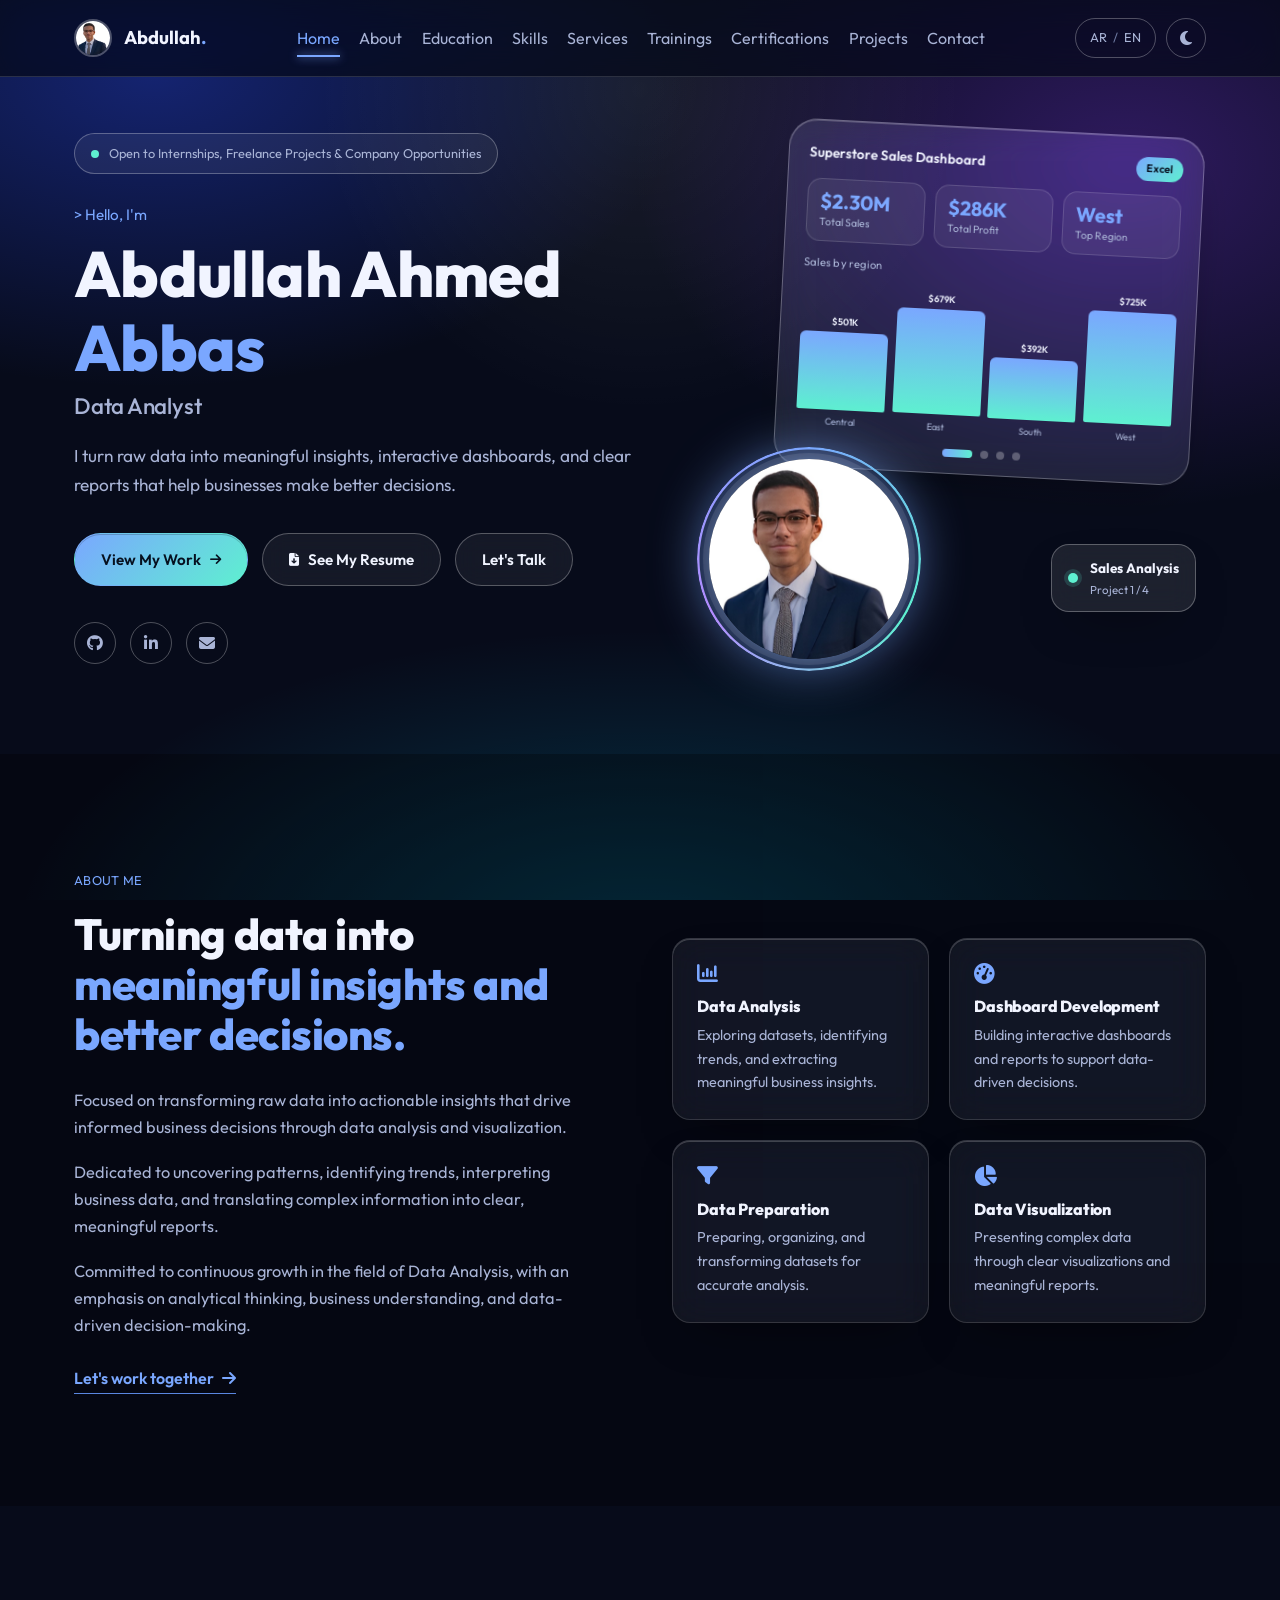
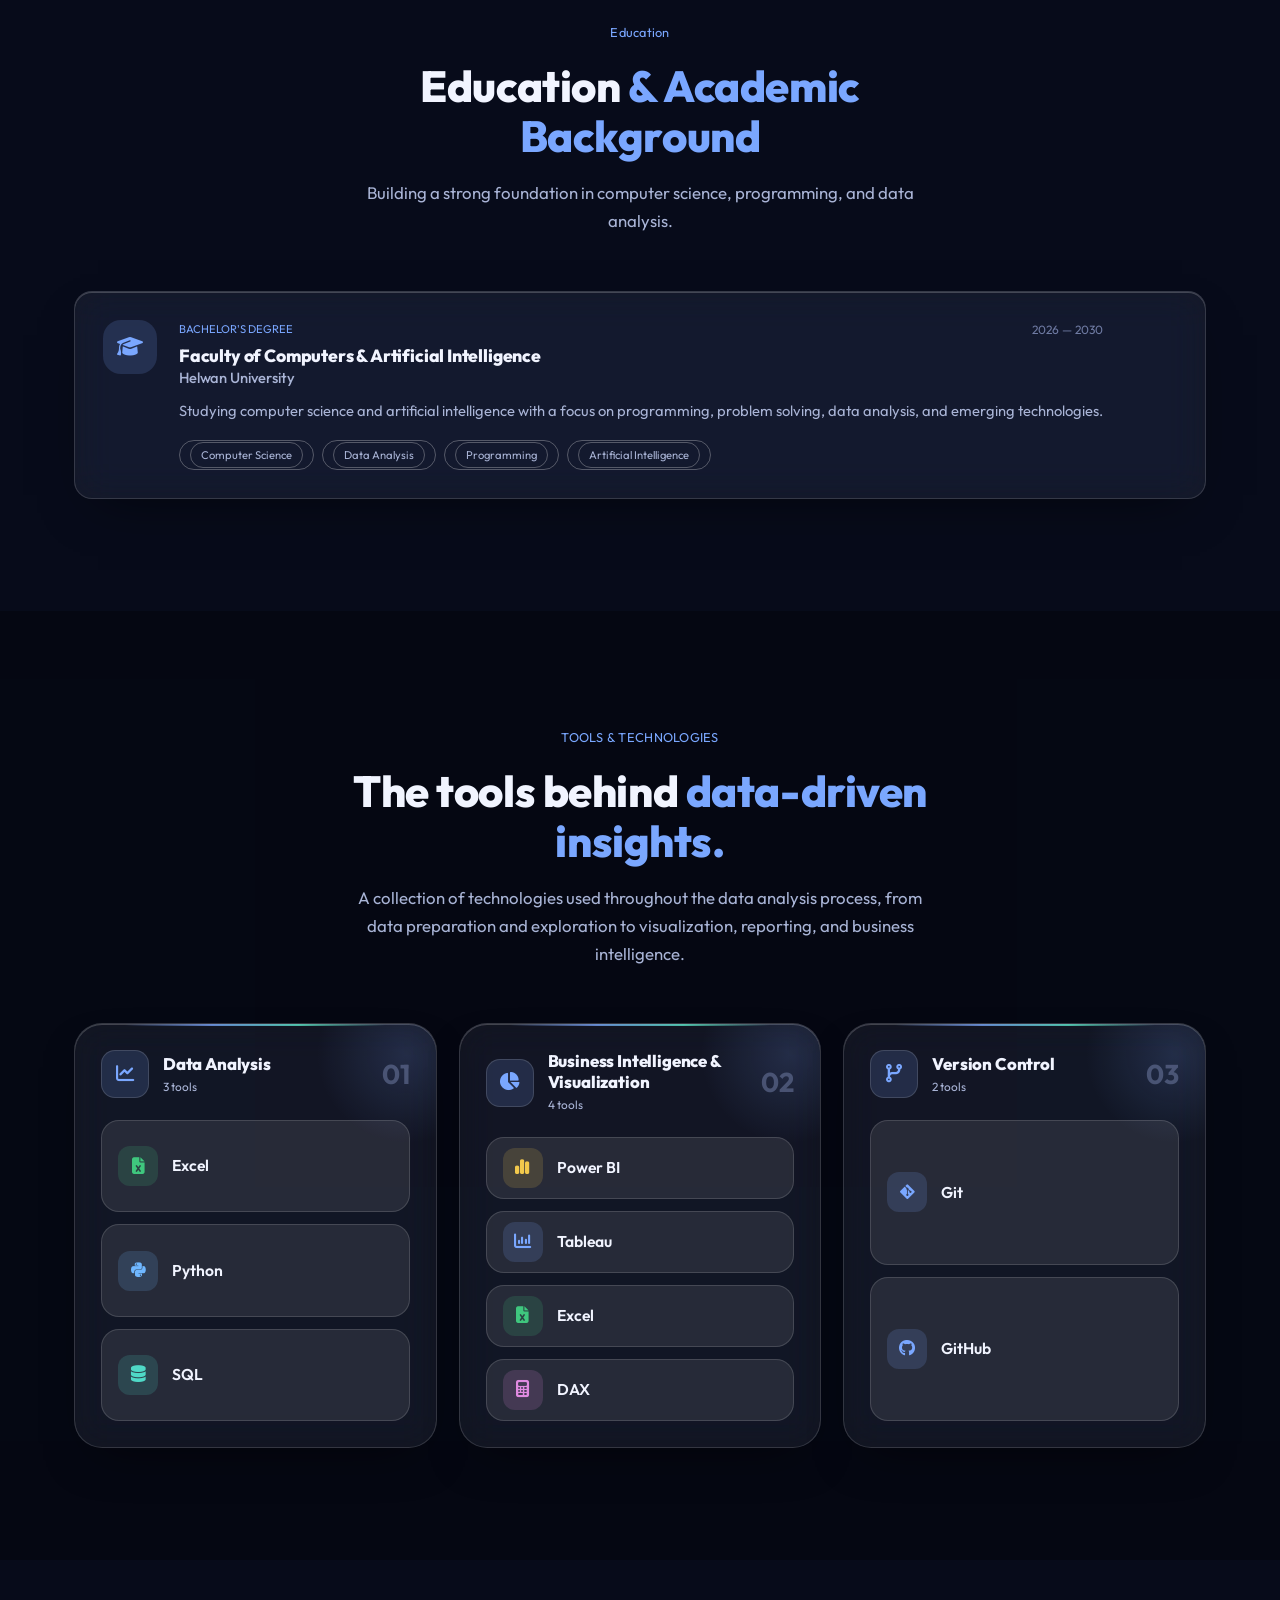
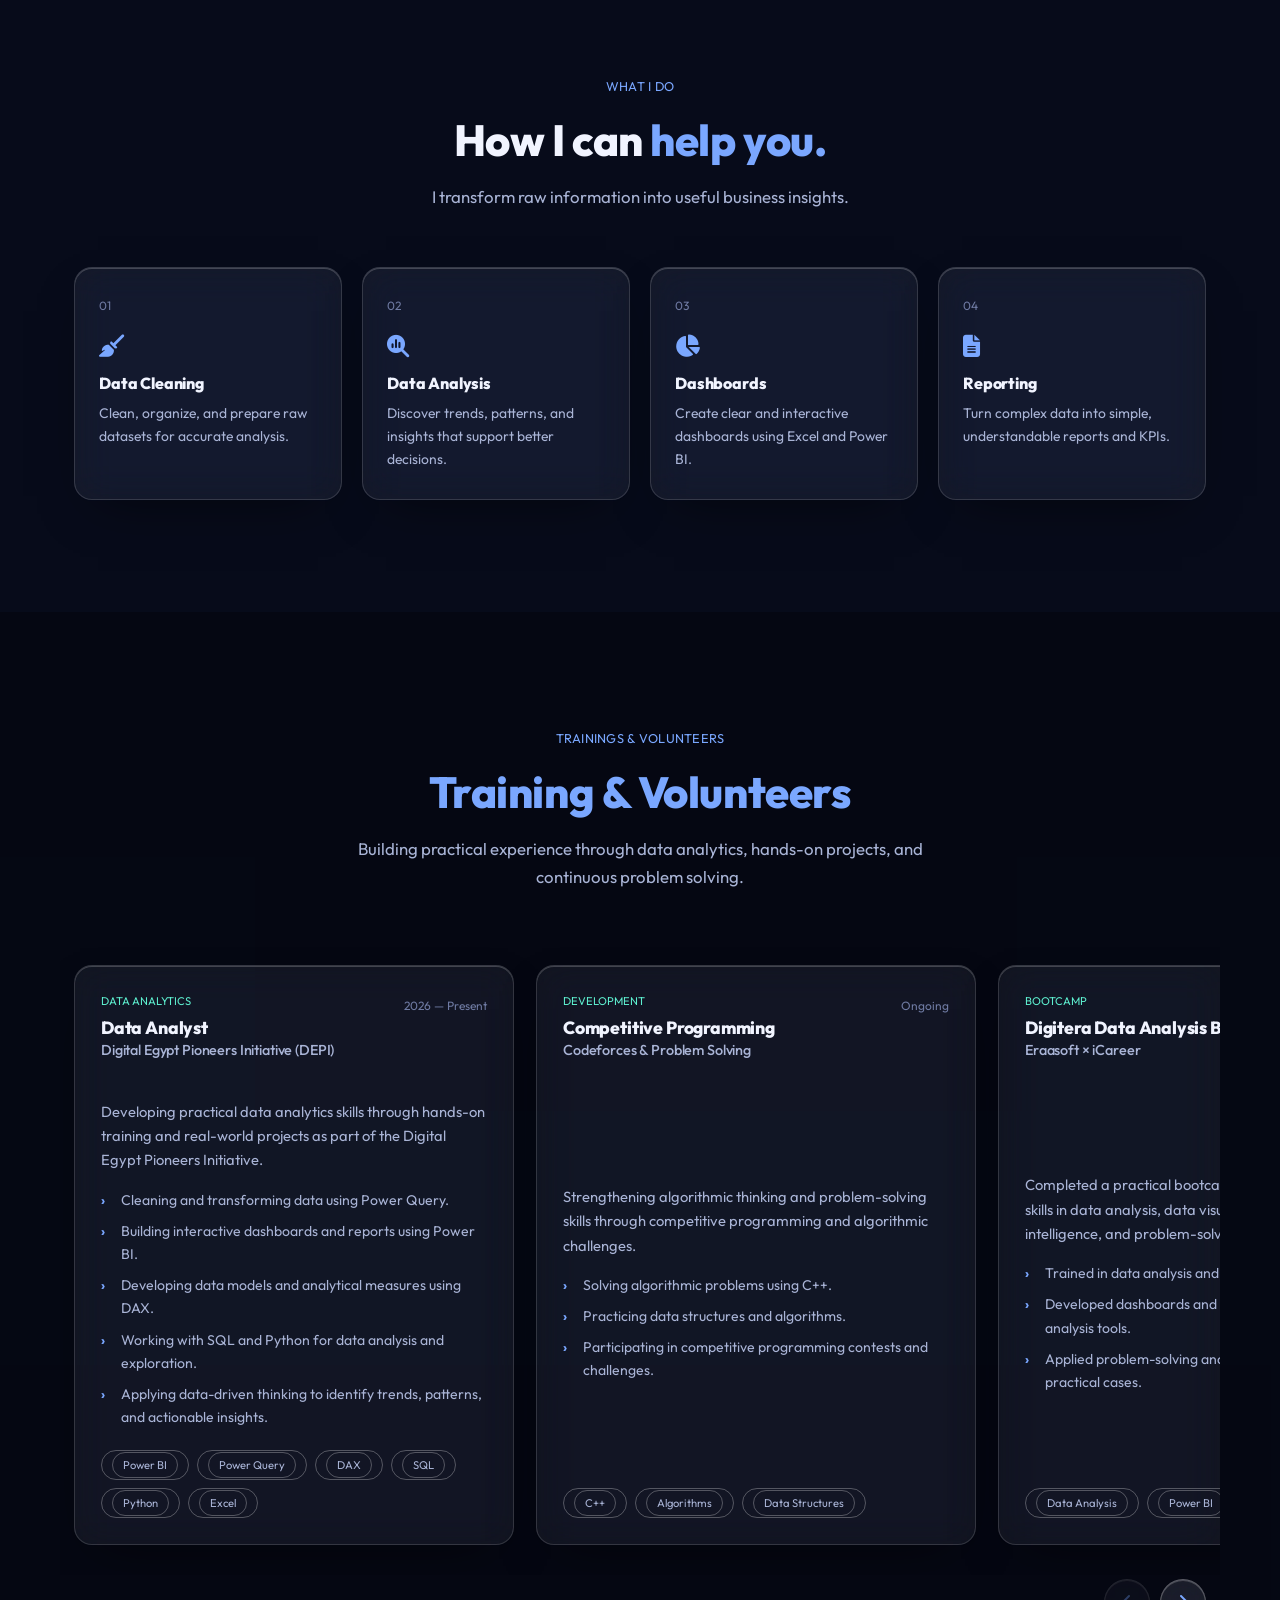
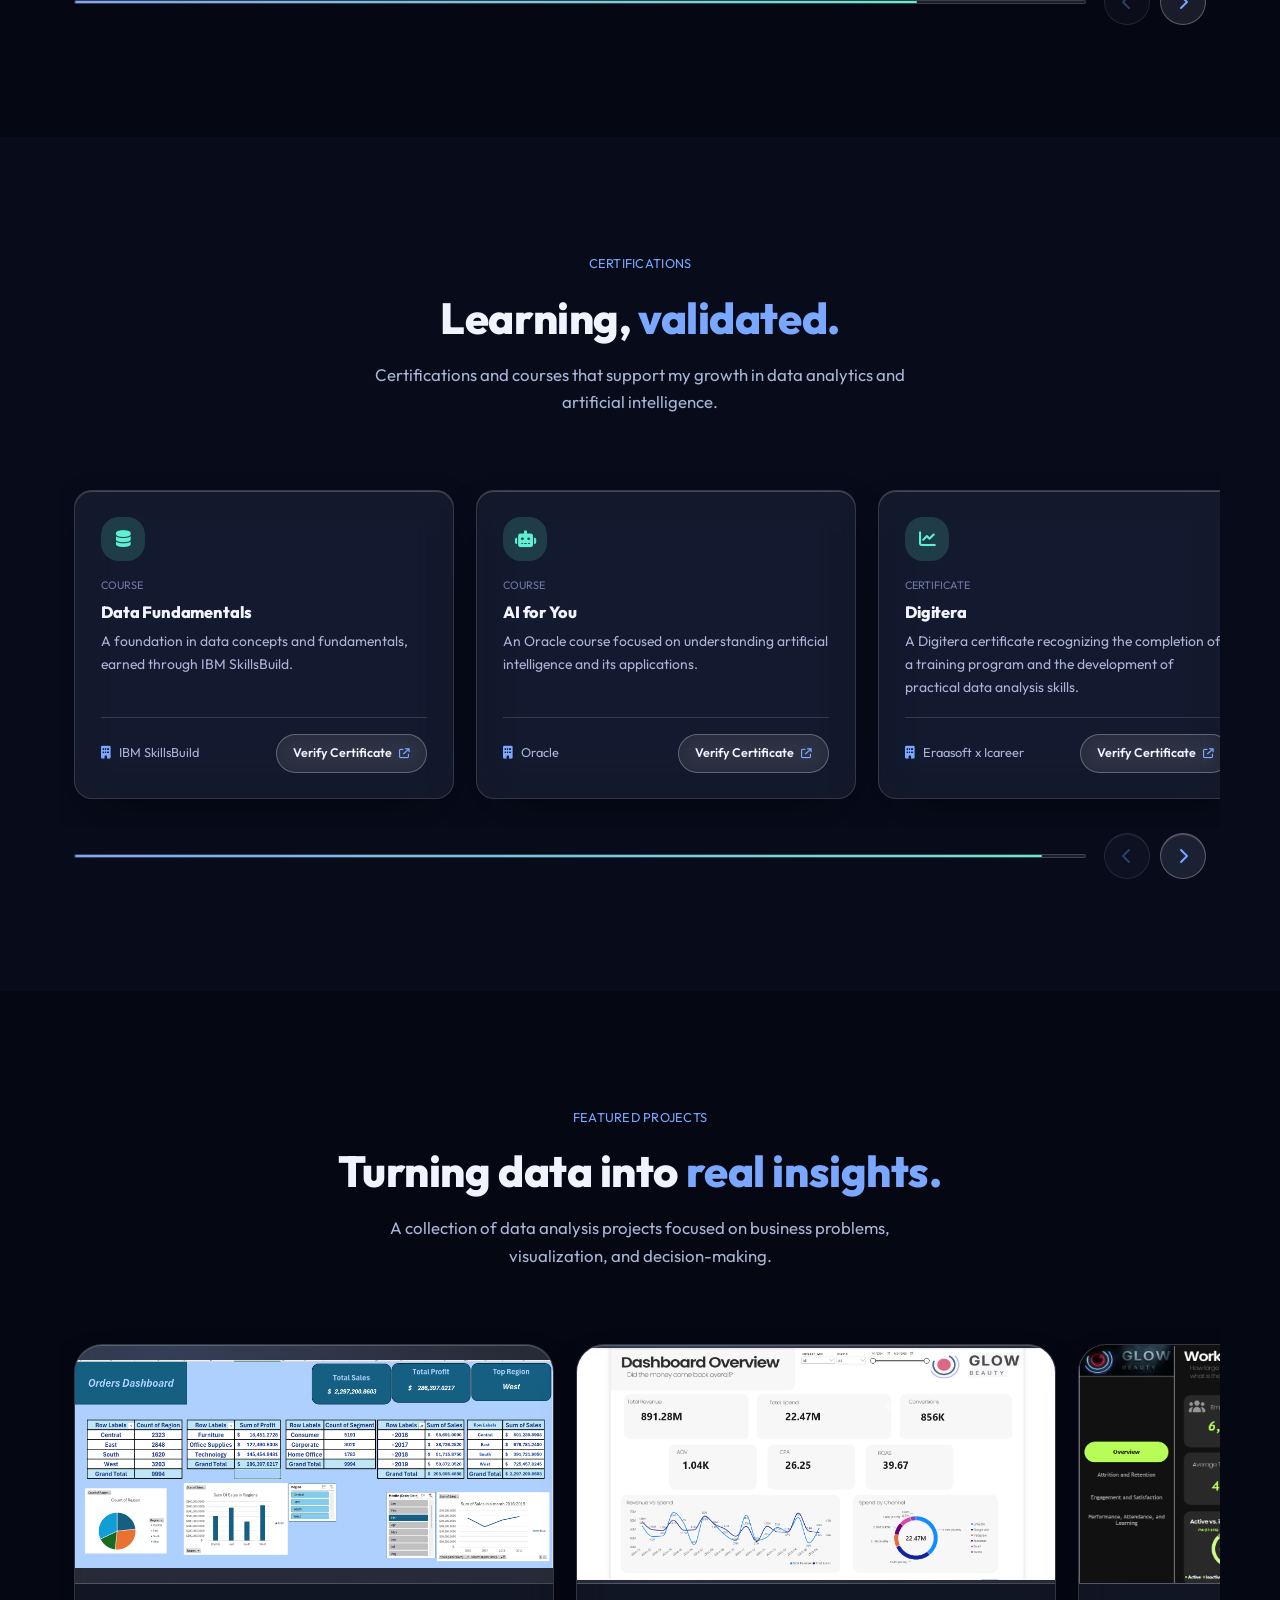
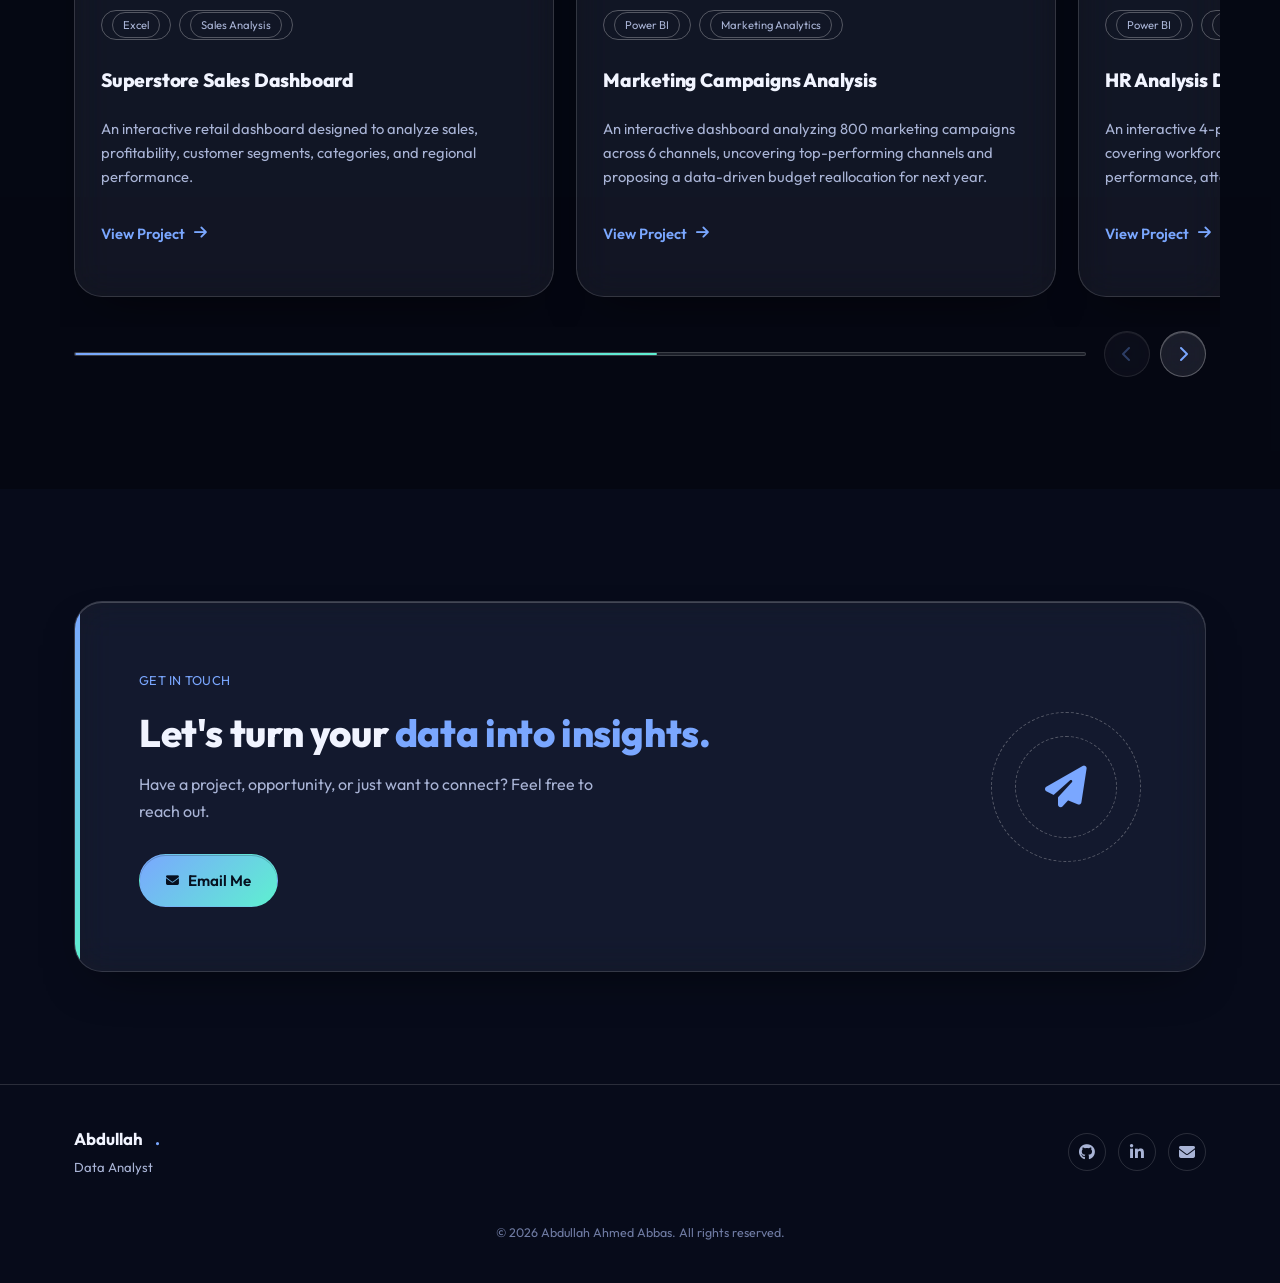
==== commit 464d7dba: "Add files via upload" ====
--- a/index3.html
+++ b/index3.html
@@ -236,148 +236,48 @@
             </div>
           </div>
           <div class="hero-visual reveal">
-            <div class="dashboard-card">
-              <div class="card-top">
+            <div class="hv">
+              <!-- dashboard card: rotates through all projects (see script3.js) -->
+              <div
+                class="hv-dash"
+                id="hvDash"
+                role="button"
+                tabindex="0"
+                aria-label="Open project details"
+              >
+                <div class="hv-body" id="hvBody">
+                  <div class="hv-dash-top">
+                    <span class="hv-title" id="hvTitle"></span>
+                    <span class="hv-tag" id="hvTag"></span>
+                  </div>
+                  <div class="hv-kpis" id="hvKpis"></div>
+                  <div class="hv-cap" id="hvCap"></div>
+                  <div class="hv-chart" id="hvChart">
+                    <svg
+                      class="hv-line"
+                      id="hvLine"
+                      viewBox="0 0 300 80"
+                      preserveAspectRatio="none"
+                      aria-hidden="true"
+                    >
+                      <path id="hvPath" pathLength="1" d="" />
+                    </svg>
+                    <div class="hv-bars" id="hvBars" aria-hidden="true"></div>
+                  </div>
+                </div>
+                <div class="hv-dots" id="hvDots"></div>
+              </div>
+              <!-- portrait -->
+              <div class="hv-photo">
+                <img alt="Abdullah" src="src/profilePic.png" />
+              </div>
+              <!-- tool chip -->
+              <div class="hv-chip">
+                <span class="hv-dot"></span>
                 <div>
-                  <span class="small-label"
-                    ><span data-ar="تحليل البيانات" data-en="DATA ANALYTICS"
-                      >DATA ANALYTICS</span
-                    ></span
-                  >
-                  <h3>
-                    <span data-ar="طريقة عملي" data-en="How I Work"
-                      >How I Work</span
-                    >
-                  </h3>
-                </div>
-                <div class="card-icon">
-                  <i class="fa-solid fa-terminal"></i>
-                </div>
-              </div>
-              <!-- workflow pipeline -->
-              <span class="hero-label"
-                ><b>&gt;</b>
-                <span data-ar="تشغيل خط المعالجة" data-en="run pipeline"
-                  >run pipeline</span
-                ></span
-              >
-              <div class="pipeline">
-                <span class="pipe-packet"></span>
-                <div class="pipe-step" style="--i: 0">
-                  <span class="pipe-node"
-                    ><i class="fa-solid fa-database"></i
-                  ></span>
-                  <strong class="pipe-name"
-                    ><span data-ar="البيانات الخام" data-en="Raw Data"
-                      >Raw Data</span
-                    ></strong
-                  >
-                  <span class="pipe-tool">Excel</span>
-                  <span class="pipe-tool">Google Sheets</span>
-                </div>
-                <div class="pipe-step" style="--i: 1">
-                  <span class="pipe-node"
-                    ><i class="fa-solid fa-broom"></i
-                  ></span>
-                  <strong class="pipe-name"
-                    ><span data-ar="التنظيف" data-en="Clean"
-                      >Clean</span
-                    ></strong
-                  >
-                  <span class="pipe-tool">Power Query</span>
-                  <span class="pipe-tool">Python</span>
-                </div>
-                <div class="pipe-step" style="--i: 2">
-                  <span class="pipe-node"
-                    ><i class="fa-solid fa-diagram-project"></i
-                  ></span>
-                  <strong class="pipe-name"
-                    ><span data-ar="النمذجة" data-en="Model"
-                      >Model</span
-                    ></strong
-                  >
-                  <span class="pipe-tool">Power BI</span>
-                  <span class="pipe-tool">Power Pivot</span>
-                </div>
-                <div class="pipe-step" style="--i: 3">
-                  <span class="pipe-node"
-                    ><i class="fa-solid fa-chart-column"></i
-                  ></span>
-                  <strong class="pipe-name"
-                    ><span data-ar="لوحة المعلومات" data-en="Dashboard"
-                      >Dashboard</span
-                    ></strong
-                  >
-                  <span class="pipe-tool">Excel</span>
-                  <span class="pipe-tool">Power BI</span>
-                  <span class="pipe-tool">Tableau</span>
-                </div>
-              </div>
-
-              <!-- live terminal log, synced with the pipeline -->
-              <span class="hero-label"
-                ><b>&gt;</b>
-                <span data-ar="المخرجات" data-en="output">output</span></span
-              >
-              <div class="term-log" aria-hidden="true">
-                <span
-                  class="term-line t1"
-                  data-ar="✓ تحميل 800 حملة"
-                  data-en="✓ loaded 800 campaigns"
-                  >✓ loaded 800 campaigns</span
-                >
-                <span
-                  class="term-line t2"
-                  data-ar="✓ التنظيف بـ Power Query"
-                  data-en="✓ cleaned with Power Query"
-                  >✓ cleaned with Power Query</span
-                >
-                <span
-                  class="term-line t3"
-                  data-ar="✓ بناء 20 مقاييس DAX"
-                  data-en="✓ 20 DAX measures built"
-                  >✓ 20 DAX measures built</span
-                >
-                <span
-                  class="term-line t4"
-                  data-ar="✓ تسليم لوحة من 7 صفحات"
-                  data-en="✓ shipped 7-page dashboard"
-                  >✓ shipped 7-page dashboard</span
-                >
-                <span
-                  class="term-line t5"
-                  data-ar="← النتيجة: الإيميل يتفوق على الإعلانات"
-                  data-en="→ insight: Email beats paid ads"
-                  >→ insight: Email beats paid ads</span
-                >
-              </div>
-            </div>
-            <div class="floating-card floating-card-one">
-              <i class="fa-solid fa-database"></i>
-              <div>
-                <strong
-                  ><span data-ar="البيانات" data-en="Data">Data</span></strong
-                >
-                <span
-                  ><span data-ar="الرؤى" data-en="Insights"
-                    >Insights</span
-                  ></span
-                >
-              </div>
-            </div>
-            <div class="floating-card floating-card-two">
-              <i class="fa-solid fa-chart-pie"></i>
-              <div>
-                <strong
-                  ><span data-ar="Power BI" data-en="Power BI"
-                    >Power BI</span
-                  ></strong
-                >
-                <span
-                  ><span data-ar="لوحة المعلومات" data-en="Dashboard"
-                    >Dashboard</span
-                  ></span
-                >
+                  <strong id="hvChipMain"></strong>
+                  <span id="hvChipSub"></span>
+                </div>
               </div>
             </div>
           </div>
@@ -620,81 +520,177 @@
         <div class="container">
           <div class="section-heading center reveal">
             <span class="section-label"
-              ><span data-ar="مهاراتي" data-en="MY SKILLS"
-                >MY SKILLS</span
+              ><span
+                data-ar="الأدوات والتقنيات"
+                data-en="TOOLS &amp; TECHNOLOGIES"
+                >TOOLS &amp; TECHNOLOGIES</span
               ></span
             >
             <h2>
-              <span data-ar="الأدوات التي أستخدمها لـ" data-en="Tools I use to"
-                >Tools I use to</span
+              <span data-ar="الأدوات وراء" data-en="The tools behind"
+                >The tools behind</span
               >
               <span
-                ><span data-ar="تحليل البيانات." data-en="analyze data."
-                  >analyze data.</span
+                ><span
+                  data-ar="الرؤى المبنية على البيانات."
+                  data-en="data-driven insights."
+                  >data-driven insights.</span
                 ></span
               >
             </h2>
             <p>
               <span
-                data-ar="مجموعة مهارات متطورة تركز على تحليل البيانات والتصور والبرمجة وحل المشكلات."
-                data-en="A growing toolkit focused on data analysis, visualization, programming, and problem solving."
-                >A growing toolkit focused on data analysis, visualization,
-                programming, and problem solving.</span
+                data-ar="مجموعة من التقنيات المستخدمة خلال عملية تحليل البيانات، من إعداد البيانات واستكشافها إلى التصور وإعداد التقارير وذكاء الأعمال."
+                data-en="A collection of technologies used throughout the data analysis process, from data preparation and exploration to visualization, reporting, and business intelligence."
+                >A collection of technologies used throughout the data analysis
+                process, from data preparation and exploration to visualization,
+                reporting, and business intelligence.</span
               >
             </p>
           </div>
-          <div class="skills-grid reveal">
-            <div class="skill-card">
-              <div class="skill-icon excel">
-                <i class="fa-solid fa-file-excel"></i>
-              </div>
-              <h3><span data-ar="Excel" data-en="Excel">Excel</span></h3>
-            </div>
-            <div class="skill-card">
-              <div class="skill-icon powerbi">
-                <i class="fa-solid fa-chart-simple"></i>
-              </div>
-              <h3>
-                <span data-ar="Power BI" data-en="Power BI">Power BI</span>
-              </h3>
-            </div>
-            <div class="skill-card">
-              <div class="skill-icon python">
-                <i class="fa-brands fa-python"></i>
-              </div>
-              <h3><span data-ar="Python" data-en="Python">Python</span></h3>
-            </div>
-            <div class="skill-card">
-              <div class="skill-icon sql">
-                <i class="fa-solid fa-database"></i>
-              </div>
-              <h3><span data-ar="SQL" data-en="SQL">SQL</span></h3>
-            </div>
-            <div class="skill-card">
-              <div class="skill-icon dax">
-                <i class="fa-solid fa-calculator"></i>
-              </div>
-              <h3><span data-ar="DAX" data-en="DAX">DAX</span></h3>
-            </div>
-            <div class="skill-card">
-              <div class="skill-icon tableau">
-                <i class="fa-solid fa-chart-column"></i>
-              </div>
-              <h3><span data-ar="Tableau" data-en="Tableau">Tableau</span></h3>
-            </div>
-            <div class="skill-card">
-              <div class="skill-icon git">
-                <i class="fa-brands fa-git-alt"></i>
-              </div>
-              <h3><span data-ar="Git" data-en="Git">Git</span></h3>
-            </div>
-
-            <div class="skill-card">
-              <div class="skill-icon github">
-                <i class="fa-brands fa-github"></i>
-              </div>
-              <h3><span data-ar="GitHub" data-en="GitHub">GitHub</span></h3>
-            </div>
+          <div class="skill-groups reveal">
+            <article class="skill-group">
+              <header class="skill-group-head">
+                <div class="skill-group-icon">
+                  <i class="fa-solid fa-chart-line"></i>
+                </div>
+                <div class="skill-group-title">
+                  <h3>
+                    <span data-ar="تحليل البيانات" data-en="Data Analysis"
+                      >Data Analysis</span
+                    >
+                  </h3>
+                  <small
+                    ><span data-ar="3 أدوات" data-en="3 tools"
+                      >3 tools</span
+                    ></small
+                  >
+                </div>
+                <span class="skill-group-num" aria-hidden="true">01</span>
+              </header>
+              <ul class="skill-list">
+                <li class="skill-item">
+                  <div class="skill-icon excel">
+                    <i class="fa-solid fa-file-excel"></i>
+                  </div>
+                  <span class="skill-name" data-ar="Excel" data-en="Excel"
+                    >Excel</span
+                  >
+                </li>
+                <li class="skill-item">
+                  <div class="skill-icon python">
+                    <i class="fa-brands fa-python"></i>
+                  </div>
+                  <span class="skill-name" data-ar="Python" data-en="Python"
+                    >Python</span
+                  >
+                </li>
+                <li class="skill-item">
+                  <div class="skill-icon sql">
+                    <i class="fa-solid fa-database"></i>
+                  </div>
+                  <span class="skill-name" data-ar="SQL" data-en="SQL"
+                    >SQL</span
+                  >
+                </li>
+              </ul>
+            </article>
+            <article class="skill-group">
+              <header class="skill-group-head">
+                <div class="skill-group-icon">
+                  <i class="fa-solid fa-chart-pie"></i>
+                </div>
+                <div class="skill-group-title">
+                  <h3>
+                    <span
+                      data-ar="ذكاء الأعمال والتصور"
+                      data-en="Business Intelligence &amp; Visualization"
+                      >Business Intelligence &amp; Visualization</span
+                    >
+                  </h3>
+                  <small
+                    ><span data-ar="4 أدوات" data-en="4 tools"
+                      >4 tools</span
+                    ></small
+                  >
+                </div>
+                <span class="skill-group-num" aria-hidden="true">02</span>
+              </header>
+              <ul class="skill-list">
+                <li class="skill-item">
+                  <div class="skill-icon powerbi">
+                    <i class="fa-solid fa-chart-simple"></i>
+                  </div>
+                  <span class="skill-name" data-ar="Power BI" data-en="Power BI"
+                    >Power BI</span
+                  >
+                </li>
+                <li class="skill-item">
+                  <div class="skill-icon tableau">
+                    <i class="fa-solid fa-chart-column"></i>
+                  </div>
+                  <span class="skill-name" data-ar="Tableau" data-en="Tableau"
+                    >Tableau</span
+                  >
+                </li>
+                <li class="skill-item">
+                  <div class="skill-icon excel">
+                    <i class="fa-solid fa-file-excel"></i>
+                  </div>
+                  <span class="skill-name" data-ar="Excel" data-en="Excel"
+                    >Excel</span
+                  >
+                </li>
+                <li class="skill-item">
+                  <div class="skill-icon dax">
+                    <i class="fa-solid fa-calculator"></i>
+                  </div>
+                  <span class="skill-name" data-ar="DAX" data-en="DAX"
+                    >DAX</span
+                  >
+                </li>
+              </ul>
+            </article>
+            <article class="skill-group">
+              <header class="skill-group-head">
+                <div class="skill-group-icon">
+                  <i class="fa-solid fa-code-branch"></i>
+                </div>
+                <div class="skill-group-title">
+                  <h3>
+                    <span
+                      data-ar="التحكم في الإصدارات"
+                      data-en="Version Control"
+                      >Version Control</span
+                    >
+                  </h3>
+                  <small
+                    ><span data-ar="أداتان" data-en="2 tools"
+                      >2 tools</span
+                    ></small
+                  >
+                </div>
+                <span class="skill-group-num" aria-hidden="true">03</span>
+              </header>
+              <ul class="skill-list">
+                <li class="skill-item">
+                  <div class="skill-icon git">
+                    <i class="fa-brands fa-git-alt"></i>
+                  </div>
+                  <span class="skill-name" data-ar="Git" data-en="Git"
+                    >Git</span
+                  >
+                </li>
+                <li class="skill-item">
+                  <div class="skill-icon github">
+                    <i class="fa-brands fa-github"></i>
+                  </div>
+                  <span class="skill-name" data-ar="GitHub" data-en="GitHub"
+                    >GitHub</span
+                  >
+                </li>
+              </ul>
+            </article>
           </div>
         </div>
       </section>
@@ -938,11 +934,6 @@
                   >
                   <span
                     ><span data-ar="Excel" data-en="Excel">Excel</span></span
-                  >
-                  <span
-                    ><span data-ar="Tableau" data-en="Tableau"
-                      >Tableau</span
-                    ></span
                   >
                 </div>
               </div>
@@ -1110,13 +1101,10 @@
                     </span>
                   </span>
                   <span>
-                    <span
-                      data-ar="تحليل التسويق
-"
-                      data-en="Marketing Analysis"
-                    >
-                      Marketing Analysis
-                    </span>
+                    <span data-ar="Excel" data-en="Excel"> Excel </span>
+                  </span>
+                  <span>
+                    <span data-ar="Python" data-en="Python"> Python </span>
                   </span>
                 </div>
               </div>
@@ -1476,9 +1464,9 @@
                 <div class="project-tags">
                   <span
                     ><span
-                      data-ar="لوحة تحكم Tableau"
-                      data-en="Tableau Dashboard"
-                      >Tableau Dashboard</span
+                      data-ar="Tableau"
+                      data-en="Tableau"
+                      >Tableau</span
                     ></span
                   >
                   <span
@@ -1654,7 +1642,7 @@
           </a>
           <a
             aria-label="Email"
-            href="https://mail.google.com/mail/?view=cm&amp;fs=1&amp;to=abbasbodi322@gmail.com"
+            href="https://mail.google.com/mail/?view=cm&amp;fs=1&amp;to=abdullaaabbass@gmail.com"
           >
             <i class="fa-solid fa-envelope"></i>
           </a>
--- a/03-liquid-glass.css
+++ b/03-liquid-glass.css
@@ -66,17 +66,41 @@
 /* aurora background, fixed so the glass has something to blur */
 body {
   background:
-    radial-gradient(60vw 50vh at 12% 8%, rgba(43, 76, 255, 0.38), transparent 70%),
-    radial-gradient(55vw 55vh at 88% 18%, rgba(138, 61, 255, 0.3), transparent 70%),
-    radial-gradient(70vw 50vh at 50% 105%, rgba(0, 212, 255, 0.22), transparent 70%),
+    radial-gradient(
+      60vw 50vh at 12% 8%,
+      rgba(43, 76, 255, 0.38),
+      transparent 70%
+    ),
+    radial-gradient(
+      55vw 55vh at 88% 18%,
+      rgba(138, 61, 255, 0.3),
+      transparent 70%
+    ),
+    radial-gradient(
+      70vw 50vh at 50% 105%,
+      rgba(0, 212, 255, 0.22),
+      transparent 70%
+    ),
     var(--bg);
   background-attachment: fixed;
 }
 body.light-theme {
   background:
-    radial-gradient(60vw 50vh at 12% 8%, rgba(122, 167, 255, 0.55), transparent 70%),
-    radial-gradient(55vw 55vh at 88% 18%, rgba(196, 160, 255, 0.45), transparent 70%),
-    radial-gradient(70vw 50vh at 50% 105%, rgba(120, 232, 255, 0.4), transparent 70%),
+    radial-gradient(
+      60vw 50vh at 12% 8%,
+      rgba(122, 167, 255, 0.55),
+      transparent 70%
+    ),
+    radial-gradient(
+      55vw 55vh at 88% 18%,
+      rgba(196, 160, 255, 0.45),
+      transparent 70%
+    ),
+    radial-gradient(
+      70vw 50vh at 50% 105%,
+      rgba(120, 232, 255, 0.4),
+      transparent 70%
+    ),
     var(--bg);
   background-attachment: fixed;
 }
@@ -150,7 +174,6 @@
   -webkit-backdrop-filter: blur(12px);
   backdrop-filter: blur(12px);
 }
-
 
 /* ============================================================
    HORIZONTAL SCROLLERS (experience / certifications / projects)
@@ -328,76 +351,6 @@
 }
 
 /* ============================================================
-   SKILLS — compact mobile layout (2 columns, icon beside name)
-   ============================================================ */
-@media (max-width: 640px) {
-  .skills-grid {
-    grid-template-columns: repeat(2, 1fr) !important;
-    gap: 12px;
-  }
-  .skill-card {
-    display: flex;
-    align-items: center;
-    gap: 12px;
-    padding: 14px 14px;
-    text-align: start;
-    border-radius: var(--radius-m);
-  }
-  .skill-icon {
-    flex: 0 0 auto;
-    width: 40px;
-    height: 40px;
-    font-size: 1.05rem;
-    margin: 0;
-    border-radius: 12px;
-  }
-  .skill-card h3 {
-    font-size: 0.9rem;
-    margin: 0;
-    min-width: 0;
-    overflow-wrap: anywhere;
-  }
-  /* no sticky hover lift on touch screens */
-  .skill-card:hover {
-    transform: none;
-  }
-  .skill-card:hover .skill-icon {
-    transform: none;
-  }
-}
-@media (max-width: 380px) {
-  .skills-grid {
-    gap: 10px;
-  }
-  .skill-card {
-    padding: 12px 10px;
-    gap: 10px;
-  }
-  .skill-icon {
-    width: 36px;
-    height: 36px;
-  }
-  .skill-card h3 {
-    font-size: 0.84rem;
-  }
-}
-
-/* ============================================================
-   SKILLS — balanced desktop/tablet layout (8 cards = 4 x 2)
-   ============================================================ */
-@media (min-width: 641px) {
-  .skills-grid {
-    grid-template-columns: repeat(4, 1fr) !important;
-    gap: 20px;
-    max-width: 980px;
-    margin-inline: auto;
-  }
-  .skill-card {
-    padding: 30px 18px;
-  }
-}
-
-/* ============================================================
    PROFILE PHOTO — keep the head in frame inside the round crops
    (object-fit: cover centers the photo and cuts the top; anchor it
    to the top instead. Adjust the 2nd value: 0% = top, 100% = bottom)
@@ -527,3 +480,783 @@
     gap: 20px;
   }
 }
+
+/* ============================================================
+   HERO VISUAL — portrait + rotating project dashboard
+   ============================================================ */
+.hv {
+  position: relative;
+  width: 100%;
+  height: 520px;
+}
+
+/* dashboard card */
+.hv-dash {
+  position: absolute;
+  top: 0;
+  inset-inline-end: 0;
+  width: 82%;
+  padding: 20px 20px 16px;
+  border-radius: var(--radius-l);
+  background: var(--surface-2);
+  border: 1px solid var(--border-strong);
+  -webkit-backdrop-filter: blur(18px) saturate(150%);
+  backdrop-filter: blur(18px) saturate(150%);
+  box-shadow:
+    inset 0 1px 0 rgba(255, 255, 255, 0.2),
+    var(--shadow-stamp);
+  transform: rotate(3deg);
+  transform-origin: top right;
+  z-index: 1;
+  cursor: pointer;
+  outline: none;
+  transition:
+    transform 0.45s var(--ease-spring),
+    border-color 0.3s var(--ease);
+}
+.hv-dash:hover,
+.hv-dash:focus-visible {
+  border-color: var(--amber);
+  transform: rotate(1.5deg) translateY(-4px);
+}
+html[dir="rtl"] .hv-dash {
+  transform: rotate(-3deg);
+  transform-origin: top left;
+}
+html[dir="rtl"] .hv-dash:hover,
+html[dir="rtl"] .hv-dash:focus-visible {
+  transform: rotate(-1.5deg) translateY(-4px);
+}
+.hv-body {
+  transition:
+    opacity 0.26s var(--ease),
+    transform 0.26s var(--ease);
+}
+.hv-body.is-out {
+  opacity: 0;
+  transform: translateY(8px);
+}
+.hv-dash-top {
+  display: flex;
+  align-items: center;
+  justify-content: space-between;
+  gap: 10px;
+  margin-bottom: 14px;
+  font-size: 0.85rem;
+  font-weight: 600;
+  color: var(--text);
+}
+.hv-title {
+  min-width: 0;
+  overflow: hidden;
+  text-overflow: ellipsis;
+  white-space: nowrap;
+}
+.hv-tag {
+  flex: 0 0 auto;
+  font-size: 0.68rem;
+  font-weight: 600;
+  padding: 3px 10px;
+  border-radius: var(--radius-pill);
+  color: #06101f;
+  background: linear-gradient(135deg, var(--amber), var(--teal));
+}
+.hv-kpis {
+  display: grid;
+  grid-template-columns: repeat(3, 1fr);
+  gap: 10px;
+}
+.hv-kpi {
+  min-width: 0;
+  background: var(--surface);
+  border: 1px solid var(--border);
+  border-radius: 14px;
+  padding: 10px 12px;
+}
+.hv-kpi b {
+  display: block;
+  font-size: 1.25rem;
+  line-height: 1.2;
+  color: var(--amber);
+  white-space: nowrap;
+}
+.hv-kpi span {
+  display: block;
+  font-size: 0.66rem;
+  color: var(--text-muted);
+  overflow: hidden;
+  text-overflow: ellipsis;
+  white-space: nowrap;
+}
+.hv-cap {
+  margin: 12px 0 6px;
+  font-size: 0.7rem;
+  letter-spacing: 0.02em;
+  color: var(--text-muted);
+}
+
+/* chart area keeps a fixed height so the card never jumps */
+.hv-chart {
+  display: flex;
+  flex-direction: column;
+  gap: 8px;
+  height: 150px;
+}
+.hv-line {
+  flex: 0 0 62px;
+  display: block;
+  width: 100%;
+  height: 62px;
+}
+.hv-chart.no-line .hv-line {
+  display: none;
+}
+.hv-line path {
+  fill: none;
+  stroke: var(--teal);
+  stroke-width: 2.5;
+  stroke-linecap: round;
+  stroke-dasharray: 1;
+  stroke-dashoffset: 1;
+  animation: hv-draw 1.4s var(--ease) 0.15s forwards;
+}
+@keyframes hv-draw {
+  to {
+    stroke-dashoffset: 0;
+  }
+}
+.hv-bars {
+  flex: 1;
+  min-height: 0;
+  display: flex;
+  gap: 8px;
+}
+.hv-bar {
+  flex: 1;
+  min-width: 0;
+  display: flex;
+  flex-direction: column;
+  gap: 4px;
+}
+.hv-col {
+  position: relative;
+  flex: 1;
+  min-height: 0;
+}
+.hv-col i {
+  position: absolute;
+  inset-inline: 0;
+  bottom: 0;
+  height: var(--h);
+  border-radius: 6px 6px 2px 2px;
+  background: linear-gradient(var(--amber), var(--teal));
+  transform-origin: bottom;
+  animation: hv-grow 0.9s var(--ease-snap) both;
+  animation-delay: calc(var(--n) * 0.07s);
+}
+.hv-col em {
+  position: absolute;
+  inset-inline: -6px;
+  bottom: calc(var(--h) + 3px);
+  text-align: center;
+  font-style: normal;
+  font-size: 0.58rem;
+  font-weight: 600;
+  color: var(--text);
+  white-space: nowrap;
+  animation: hv-fade 0.5s ease 0.5s both;
+}
+.hv-bar small {
+  font-size: 0.58rem;
+  text-align: center;
+  color: var(--text-muted);
+  white-space: nowrap;
+  overflow: hidden;
+  text-overflow: ellipsis;
+}
+@keyframes hv-grow {
+  from {
+    transform: scaleY(0);
+  }
+  to {
+    transform: scaleY(1);
+  }
+}
+@keyframes hv-fade {
+  from {
+    opacity: 0;
+  }
+  to {
+    opacity: 1;
+  }
+}
+
+/* progress dots */
+.hv-dots {
+  display: flex;
+  justify-content: center;
+  align-items: center;
+  gap: 8px;
+  margin-top: 14px;
+}
+.hv-dots button {
+  position: relative;
+  width: 8px;
+  height: 8px;
+  padding: 0;
+  border: 0;
+  border-radius: var(--radius-pill);
+  background: var(--border-strong);
+  overflow: hidden;
+  cursor: pointer;
+  transition: width 0.35s var(--ease);
+}
+.hv-dots button.active {
+  width: 30px;
+}
+.hv-dots button.active::after {
+  content: "";
+  position: absolute;
+  inset: 0;
+  background: linear-gradient(90deg, var(--amber), var(--teal));
+  transform-origin: left;
+  animation: hv-fill var(--hv-int, 6s) linear forwards;
+}
+html[dir="rtl"] .hv-dots button.active::after {
+  transform-origin: right;
+}
+.hv-dots.paused button.active::after {
+  animation-play-state: paused;
+}
+@keyframes hv-fill {
+  from {
+    transform: scaleX(0);
+  }
+  to {
+    transform: scaleX(1);
+  }
+}
+
+/* portrait in front */
+.hv-photo {
+  position: absolute;
+  bottom: 0;
+  inset-inline-start: 2%;
+  width: 200px;
+  height: 200px;
+  border-radius: 50%;
+  z-index: 2;
+  box-shadow:
+    0 0 0 6px var(--surface-2),
+    0 0 60px -6px var(--amber);
+}
+.hv-photo::before {
+  content: "";
+  position: absolute;
+  inset: -12px;
+  border-radius: 50%;
+  background: conic-gradient(
+    from 0deg,
+    var(--amber),
+    var(--teal),
+    #b48cff,
+    var(--amber)
+  );
+  -webkit-mask: radial-gradient(
+    farthest-side,
+    transparent calc(100% - 3px),
+    #000 calc(100% - 2px)
+  );
+  mask: radial-gradient(
+    farthest-side,
+    transparent calc(100% - 3px),
+    #000 calc(100% - 2px)
+  );
+  animation: hv-spin 8s linear infinite;
+}
+@keyframes hv-spin {
+  to {
+    transform: rotate(360deg);
+  }
+}
+.hv-photo img {
+  width: 100%;
+  height: 100%;
+  border-radius: 50%;
+  object-fit: cover;
+  object-position: 50% 0%;
+  background: var(--surface-2);
+}
+
+/* floating chip */
+.hv-chip {
+  position: absolute;
+  bottom: 9%;
+  inset-inline-end: 2%;
+  z-index: 3;
+  display: flex;
+  align-items: center;
+  gap: 12px;
+  padding: 12px 16px;
+  border-radius: var(--radius-m);
+  background: var(--surface-2);
+  border: 1px solid var(--border-strong);
+  -webkit-backdrop-filter: blur(14px);
+  backdrop-filter: blur(14px);
+  box-shadow: var(--shadow-stamp);
+  animation: hv-bob 5s ease-in-out infinite;
+}
+.hv-chip div {
+  display: flex;
+  flex-direction: column;
+}
+.hv-chip strong {
+  font-size: 0.85rem;
+  color: var(--text);
+}
+.hv-chip div span {
+  font-size: 0.72rem;
+  color: var(--text-muted);
+}
+.hv-dot {
+  width: 10px;
+  height: 10px;
+  border-radius: 50%;
+  background: var(--teal);
+  box-shadow: 0 0 0 4px var(--teal-soft);
+}
+@keyframes hv-bob {
+  50% {
+    transform: translateY(-10px);
+  }
+}
+
+@media (max-width: 480px) {
+  .hv {
+    height: 480px;
+  }
+  .hv-dash {
+    width: 90%;
+    padding: 16px 16px 14px;
+  }
+  .hv-kpi {
+    padding: 8px 9px;
+  }
+  .hv-kpi b {
+    font-size: 1.05rem;
+  }
+  .hv-chart {
+    height: 132px;
+  }
+  .hv-line {
+    flex-basis: 52px;
+    height: 52px;
+  }
+  .hv-photo {
+    width: 150px;
+    height: 150px;
+  }
+  .hv-chip {
+    padding: 10px 12px;
+  }
+}
+@media (prefers-reduced-motion: reduce) {
+  .hv-line path,
+  .hv-col i,
+  .hv-col em,
+  .hv-photo::before,
+  .hv-chip,
+  .hv-dots button.active::after {
+    animation: none;
+  }
+  .hv-line path {
+    stroke-dashoffset: 0;
+  }
+  .hv-dots button.active::after {
+    transform: scaleX(1);
+  }
+  .hv-body {
+    transition: none;
+  }
+}
+
+/* ============================================================
+   FIXES — hero width, hero top spacing, equal certificate cards
+   ============================================================ */
+
+/* The hero visual only contains absolutely positioned children, so with
+   margin-inline:auto it collapsed to zero width on tablets/phones. */
+.hero-visual {
+  width: 100%;
+}
+
+/* less empty space between the navbar and the hero */
+.hero.section {
+  padding-block: 56px 90px;
+}
+@media (max-width: 960px) {
+  .hero.section {
+    padding-block: 28px 64px;
+  }
+}
+@media (max-width: 480px) {
+  .hero.section {
+    padding-block: 18px 48px;
+  }
+  .availability-badge {
+    margin-bottom: 20px;
+  }
+}
+@media (max-width: 380px) {
+  .hv-kpis {
+    gap: 8px;
+  }
+  .hv-kpi b {
+    font-size: 0.98rem;
+  }
+  .hv-dash {
+    width: 94%;
+  }
+}
+
+/* certificate cards: identical size.
+   (height:100% stopped the flex row from stretching them equally) */
+.hscroll-track.certifications-grid > .certificate-card {
+  height: auto;
+  align-self: stretch;
+  flex: 0 0 min(380px, 86%);
+}
+.hscroll-track.certifications-grid .certificate-card .certificate-content {
+  flex: 1;
+}
+
+/* ============================================================
+   SKILLS — grouped tools & technologies (liquid glass)
+   ============================================================ */
+.skill-groups {
+  display: grid;
+  grid-template-columns: repeat(3, 1fr);
+  gap: 22px;
+  align-items: stretch;
+}
+.skill-group {
+  position: relative;
+  display: flex;
+  flex-direction: column;
+  gap: 22px;
+  padding: 26px;
+  border-radius: var(--radius-l);
+  background: var(--surface);
+  border: 1px solid var(--border);
+  -webkit-backdrop-filter: blur(18px) saturate(150%);
+  backdrop-filter: blur(18px) saturate(150%);
+  box-shadow:
+    inset 0 1px 0 rgba(255, 255, 255, 0.2),
+    var(--shadow-stamp);
+  overflow: hidden;
+  transition:
+    transform 0.4s var(--ease-spring),
+    border-color 0.3s var(--ease),
+    box-shadow 0.35s var(--ease);
+}
+.skill-group::before {
+  content: "";
+  position: absolute;
+  top: 0;
+  inset-inline: 14%;
+  height: 2px;
+  border-radius: var(--radius-pill);
+  background: linear-gradient(
+    90deg,
+    transparent,
+    var(--amber),
+    var(--teal),
+    transparent
+  );
+  opacity: 0.75;
+}
+.skill-group::after {
+  content: "";
+  position: absolute;
+  inset-inline-end: -60px;
+  top: -60px;
+  width: 180px;
+  height: 180px;
+  border-radius: 50%;
+  background: radial-gradient(circle, var(--amber-soft), transparent 70%);
+  pointer-events: none;
+}
+.skill-group:hover {
+  transform: translateY(-6px);
+  border-color: var(--border-strong);
+  box-shadow:
+    inset 0 1px 0 rgba(255, 255, 255, 0.28),
+    0 26px 50px -26px var(--amber);
+}
+
+.skill-group-head {
+  position: relative;
+  z-index: 1;
+  display: flex;
+  align-items: center;
+  gap: 14px;
+}
+.skill-group-icon {
+  flex: 0 0 auto;
+  width: 48px;
+  height: 48px;
+  display: grid;
+  place-items: center;
+  border-radius: 14px;
+  font-size: 1.15rem;
+  color: var(--amber);
+  background: var(--amber-soft);
+  border: 1px solid var(--border);
+}
+.skill-group-title {
+  min-width: 0;
+}
+.skill-group-title h3 {
+  font-size: 1.05rem;
+  line-height: 1.25;
+  margin: 0;
+}
+.skill-group-title small {
+  display: block;
+  margin-top: 3px;
+  font-size: 0.74rem;
+  color: var(--text-muted);
+}
+.skill-group-num {
+  margin-inline-start: auto;
+  font-size: 1.7rem;
+  font-weight: 700;
+  line-height: 1;
+  color: var(--text-faint);
+  opacity: 0.55;
+}
+
+.skill-list {
+  position: relative;
+  z-index: 1;
+  flex: 1;
+  list-style: none;
+  margin: 0;
+  padding: 0;
+  display: grid;
+  gap: 12px;
+  grid-auto-rows: minmax(58px, 1fr);
+}
+.skill-item {
+  display: flex;
+  align-items: center;
+  gap: 14px;
+  padding: 10px 16px;
+  border-radius: var(--radius-m);
+  background: var(--surface-2);
+  border: 1px solid var(--border);
+  transition:
+    transform 0.3s var(--ease-spring),
+    border-color 0.25s var(--ease),
+    box-shadow 0.3s var(--ease);
+}
+.skill-item:hover {
+  transform: translateX(5px);
+  border-color: var(--icon-c, var(--amber));
+  box-shadow: 0 14px 28px -18px var(--icon-c, var(--amber));
+}
+html[dir="rtl"] .skill-item:hover {
+  transform: translateX(-5px);
+}
+.skill-item .skill-icon {
+  flex: 0 0 auto;
+  width: 40px;
+  height: 40px;
+  margin: 0;
+  border-radius: 12px;
+  font-size: 1.05rem;
+}
+.skill-item:hover .skill-icon {
+  transform: scale(1.08);
+}
+.skill-name {
+  min-width: 0;
+  font-weight: 600;
+  font-size: 0.98rem;
+  overflow-wrap: anywhere;
+}
+
+/* tablet: panels stack, tools sit in a row inside each panel */
+@media (max-width: 1024px) {
+  .skill-groups {
+    grid-template-columns: 1fr;
+    gap: 18px;
+  }
+  .skill-list {
+    grid-template-columns: repeat(auto-fit, minmax(190px, 1fr));
+    grid-auto-rows: auto;
+  }
+}
+/* phone: compact two-column tools */
+@media (max-width: 640px) {
+  .skill-group {
+    padding: 20px 16px;
+    gap: 16px;
+  }
+  .skill-group-icon {
+    width: 42px;
+    height: 42px;
+    font-size: 1rem;
+  }
+  .skill-group-num {
+    font-size: 1.35rem;
+  }
+  .skill-list {
+    grid-template-columns: repeat(2, 1fr);
+    gap: 10px;
+  }
+  .skill-item {
+    gap: 10px;
+    padding: 10px 12px;
+  }
+  .skill-item .skill-icon {
+    width: 36px;
+    height: 36px;
+    font-size: 0.95rem;
+  }
+  .skill-name {
+    font-size: 0.9rem;
+  }
+  .skill-item:last-child:nth-child(odd) {
+    grid-column: 1 / -1;
+  }
+  .skill-item:hover,
+  html[dir="rtl"] .skill-item:hover,
+  .skill-group:hover {
+    transform: none;
+  }
+}
+
+/* ============================================================
+   TRAINING CARDS — fixed header, centered content, tags at the bottom
+   ============================================================ */
+.experience-content {
+  display: flex;
+  flex-direction: column;
+  gap: 16px;
+  align-self: stretch;
+}
+/* header always starts at the same place and takes the same room */
+.experience-top {
+  flex: 0 0 auto;
+  margin-bottom: 0;
+  min-height: 92px;
+  align-content: flex-start;
+}
+/* the two auto margins share the leftover space equally, so the
+   description + bullet list sit centered between header and tags */
+.experience-description {
+  margin: auto 0 0;
+}
+.experience-list {
+  margin: 0;
+}
+/* tags are pinned to the bottom of every card */
+.experience-tools {
+  margin-top: auto;
+  padding-top: 4px;
+}
+@media (max-width: 640px) {
+  .experience-top {
+    min-height: 0;
+  }
+}
+
+/* ============================================================
+   PROJECT IMAGES — show every dashboard in full (no cropping)
+   The old 16:10 frame + object-fit: cover cut the sides off wide
+   screenshots (Superstore, Bean Cafe). The frame is now 2:1, close
+   to the screenshots, and the image is fitted inside it.
+   ============================================================ */
+.project-image {
+  aspect-ratio: 2 / 1;
+  display: grid;
+  place-items: center;
+  background:
+    radial-gradient(120% 120% at 20% 0%, var(--amber-soft), transparent 60%),
+    var(--surface-2);
+}
+.project-image img {
+  width: 100%;
+  height: 100%;
+  object-fit: contain;
+}
+.project-card:hover .project-image img {
+  transform: scale(1.04);
+}
+
+/* ============================================================
+   PROJECT POPUP — show the whole screenshot (no cropping)
+   Single-image projects (Superstore, Bean Cafe) were forced into a
+   16:9 frame with object-fit: cover. They now keep their own shape,
+   like the multi-image galleries already did.
+   ============================================================ */
+.modal-image {
+  aspect-ratio: auto;
+}
+.modal-image > img {
+  display: block;
+  width: 100%;
+  height: auto;
+  object-fit: contain;
+}
+.modal-image-placeholder {
+  min-height: 220px;
+}
+
+/* ============================================================
+   PROJECT CARDS — same layout as the training cards:
+   title fixed at the top, description centered, tags + button at the bottom
+   ============================================================ */
+.project-card {
+  display: flex;
+  flex-direction: column;
+  align-self: stretch;
+}
+.project-image {
+  flex: 0 0 auto;
+}
+.project-content {
+  flex: 1;
+  display: flex;
+  flex-direction: column;
+  gap: 14px;
+}
+/* title: same spot and same room in every card */
+.project-content h3 {
+  order: 2;
+  margin: 0;
+  line-height: 1.3;
+  min-height: 1.8em;
+}
+/* description: the two auto margins (here and on the tags) share the
+   leftover space equally, so it sits centered between title and tags */
+.project-content > p {
+  order: 3;
+  /* margin: auto 0 0; */
+}
+/* tags: pinned toward the bottom, above the button */
+.project-tags {
+  order: 1;
+  /* margin: auto 0 0; */
+}
+.project-content .project-details-btn {
+  order: 4;
+  align-self: flex-start;
+  margin-top: 2px;
+}
+@media (max-width: 640px) {
+  .project-content {
+    padding: 20px;
+  }
+}
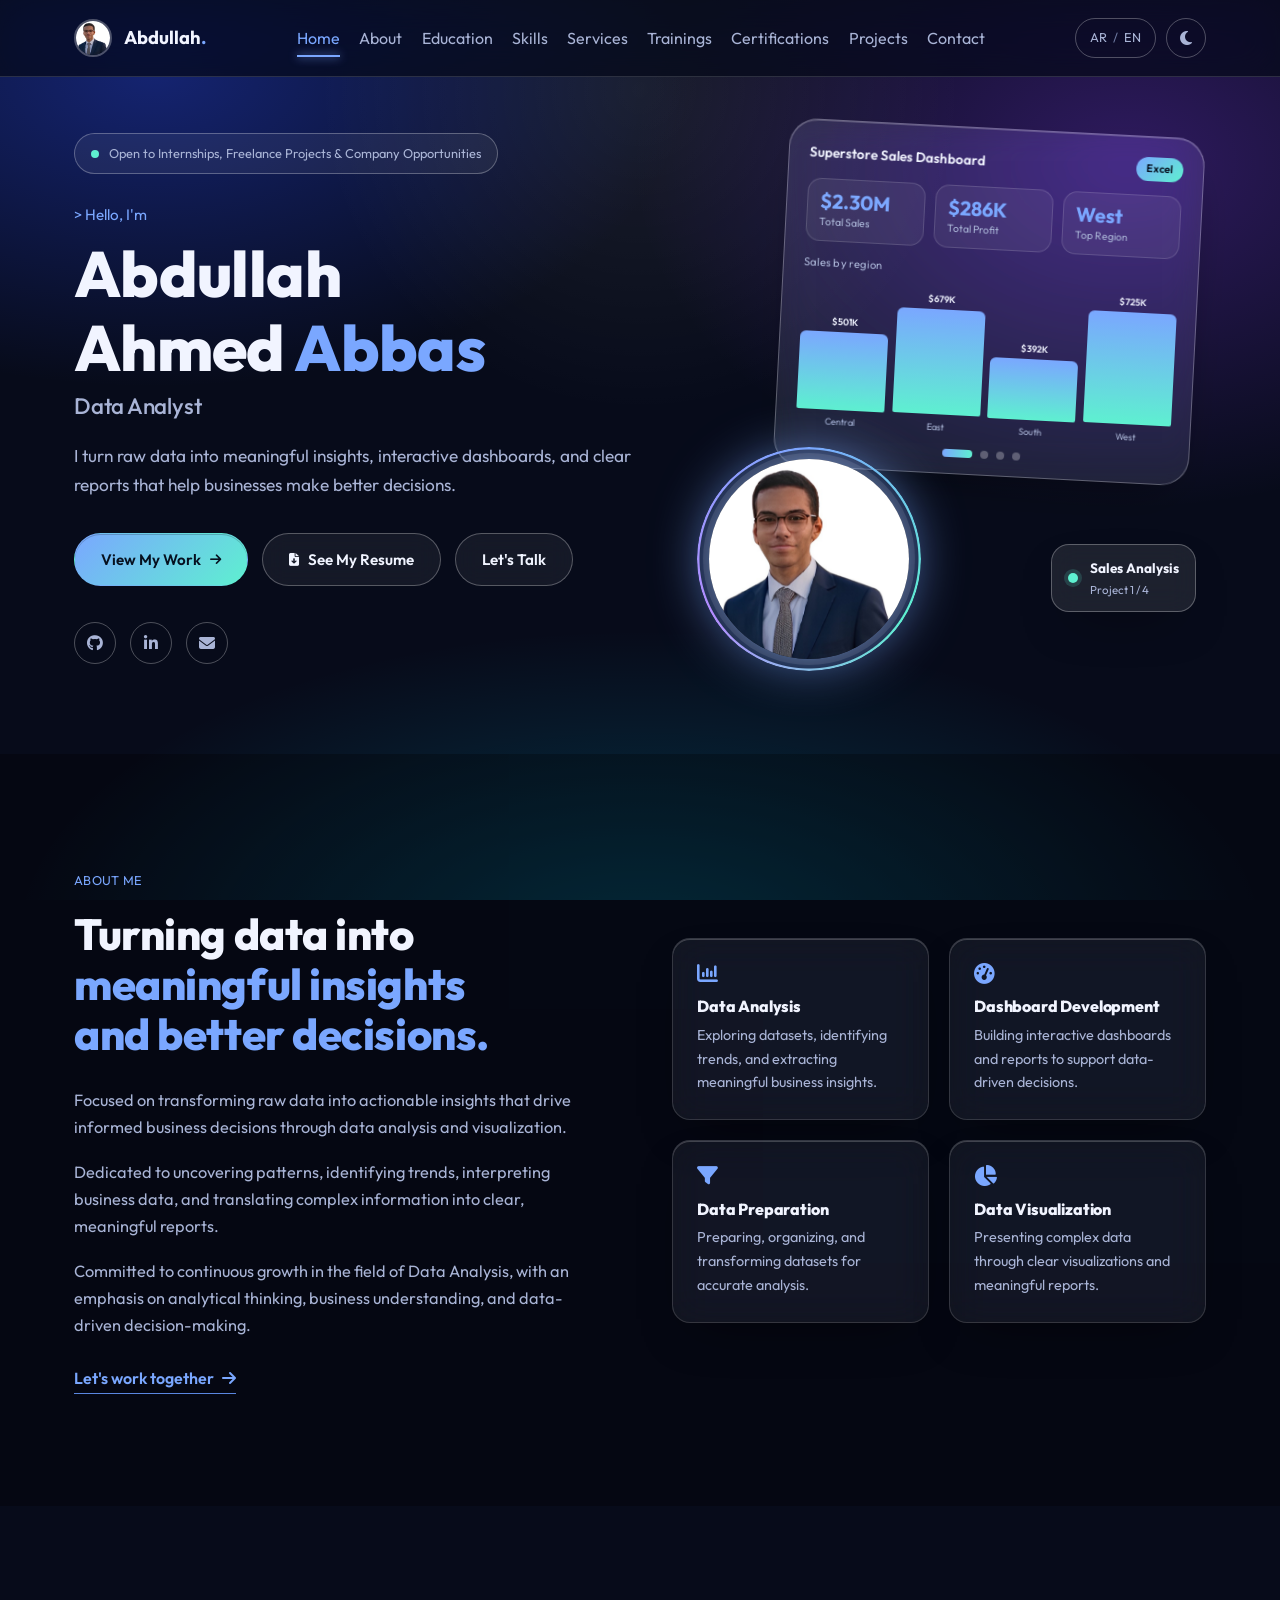
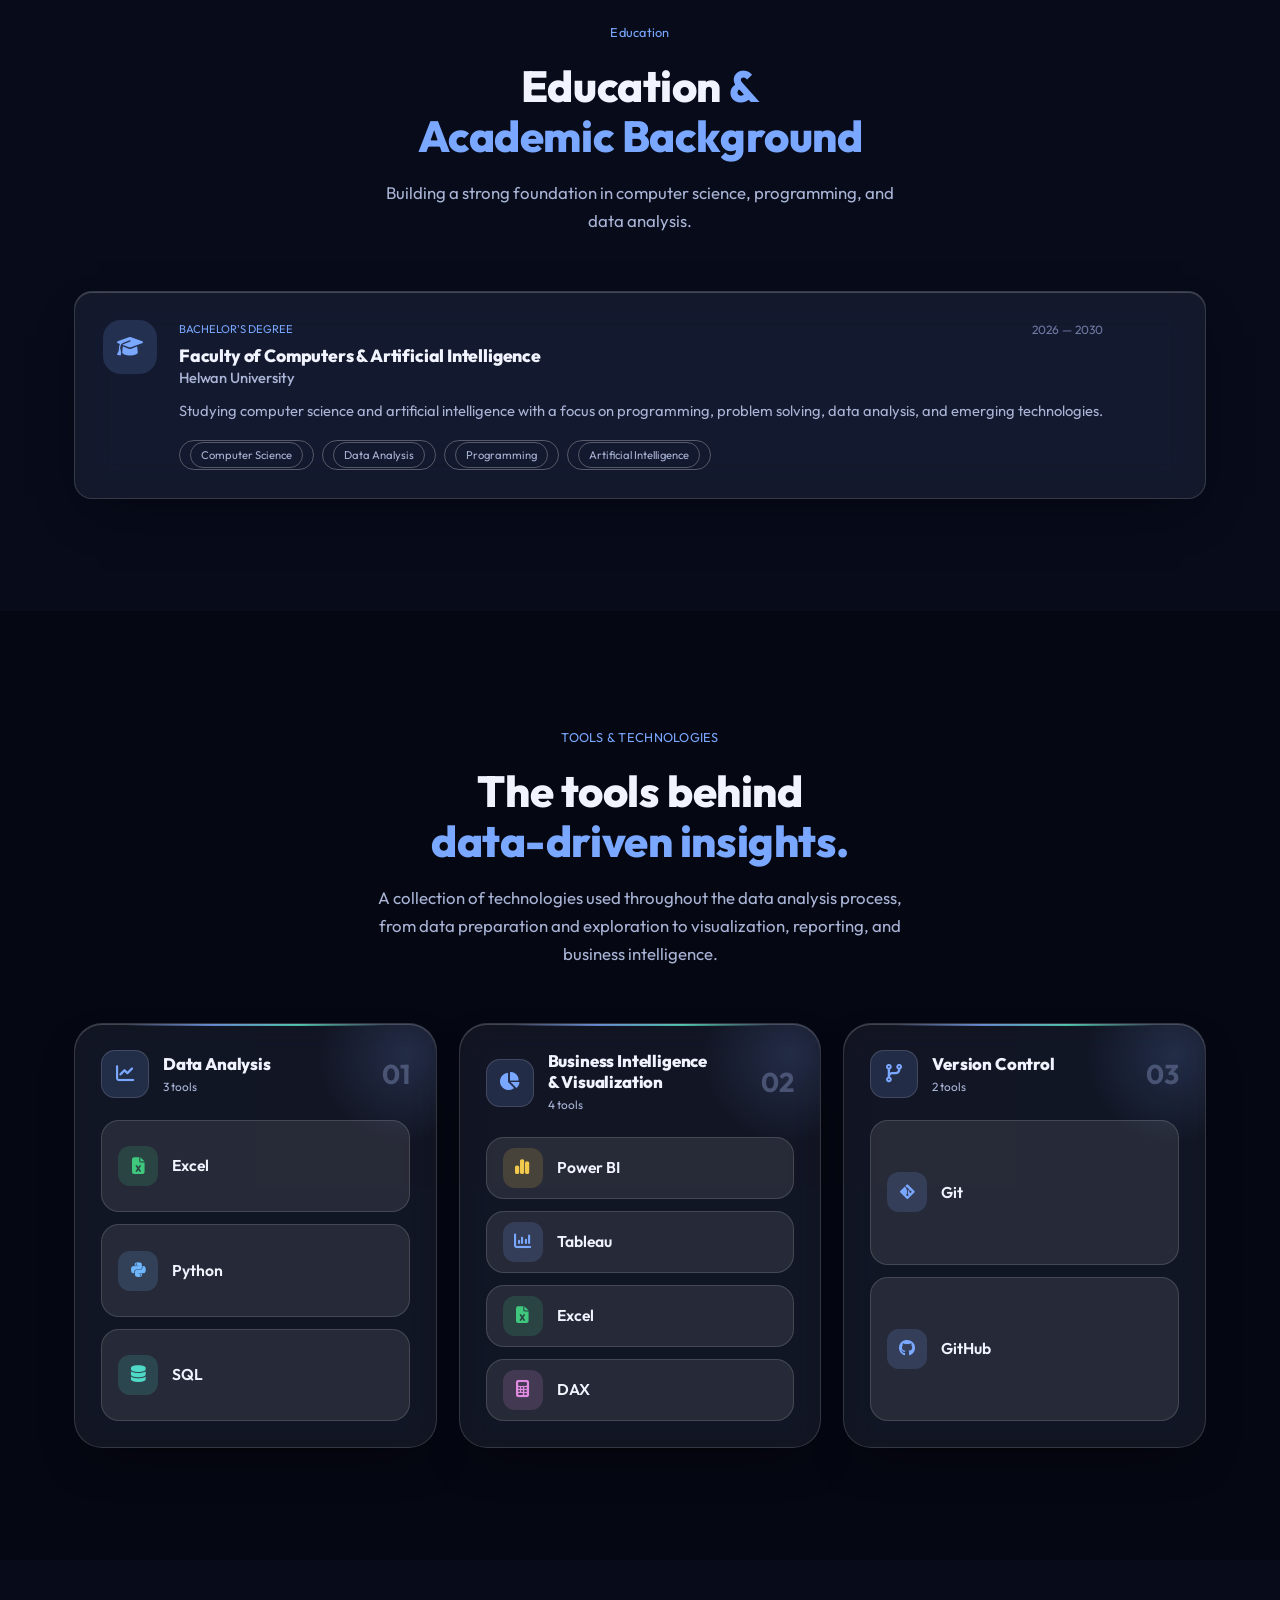
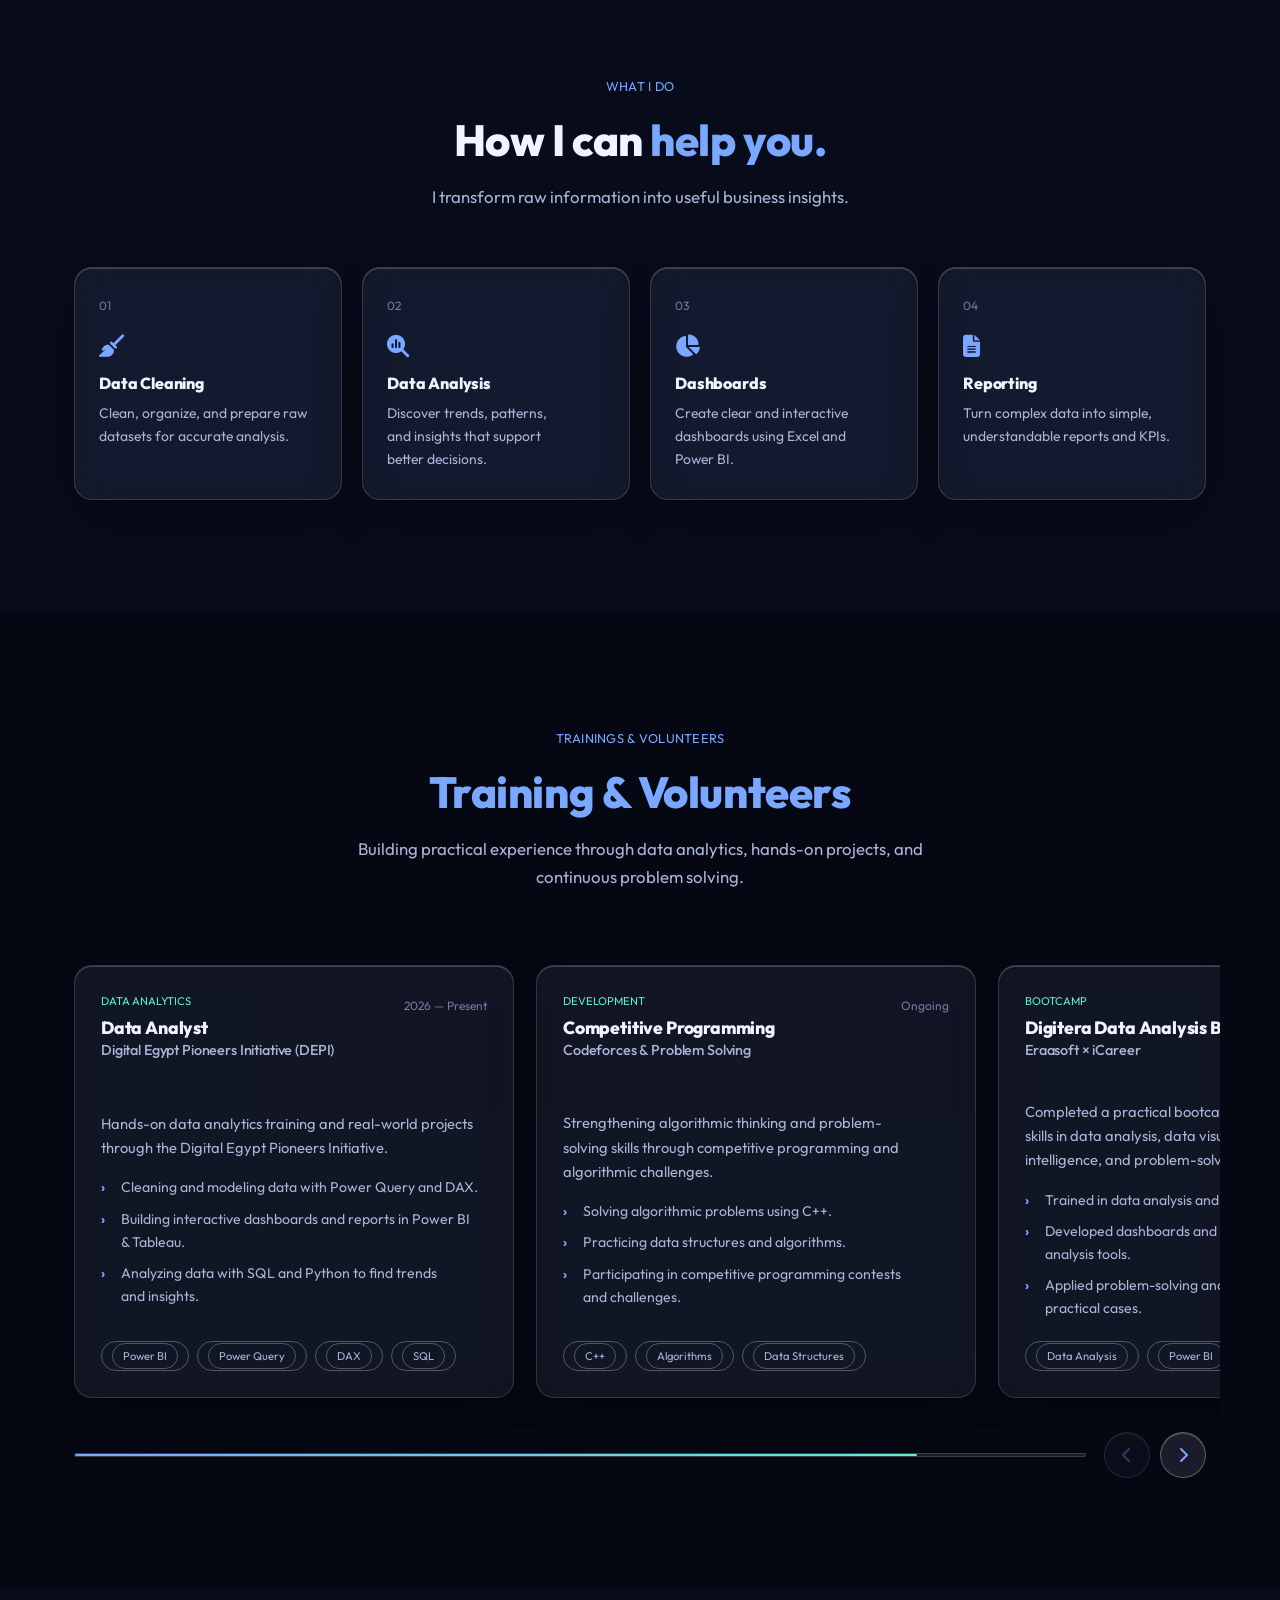
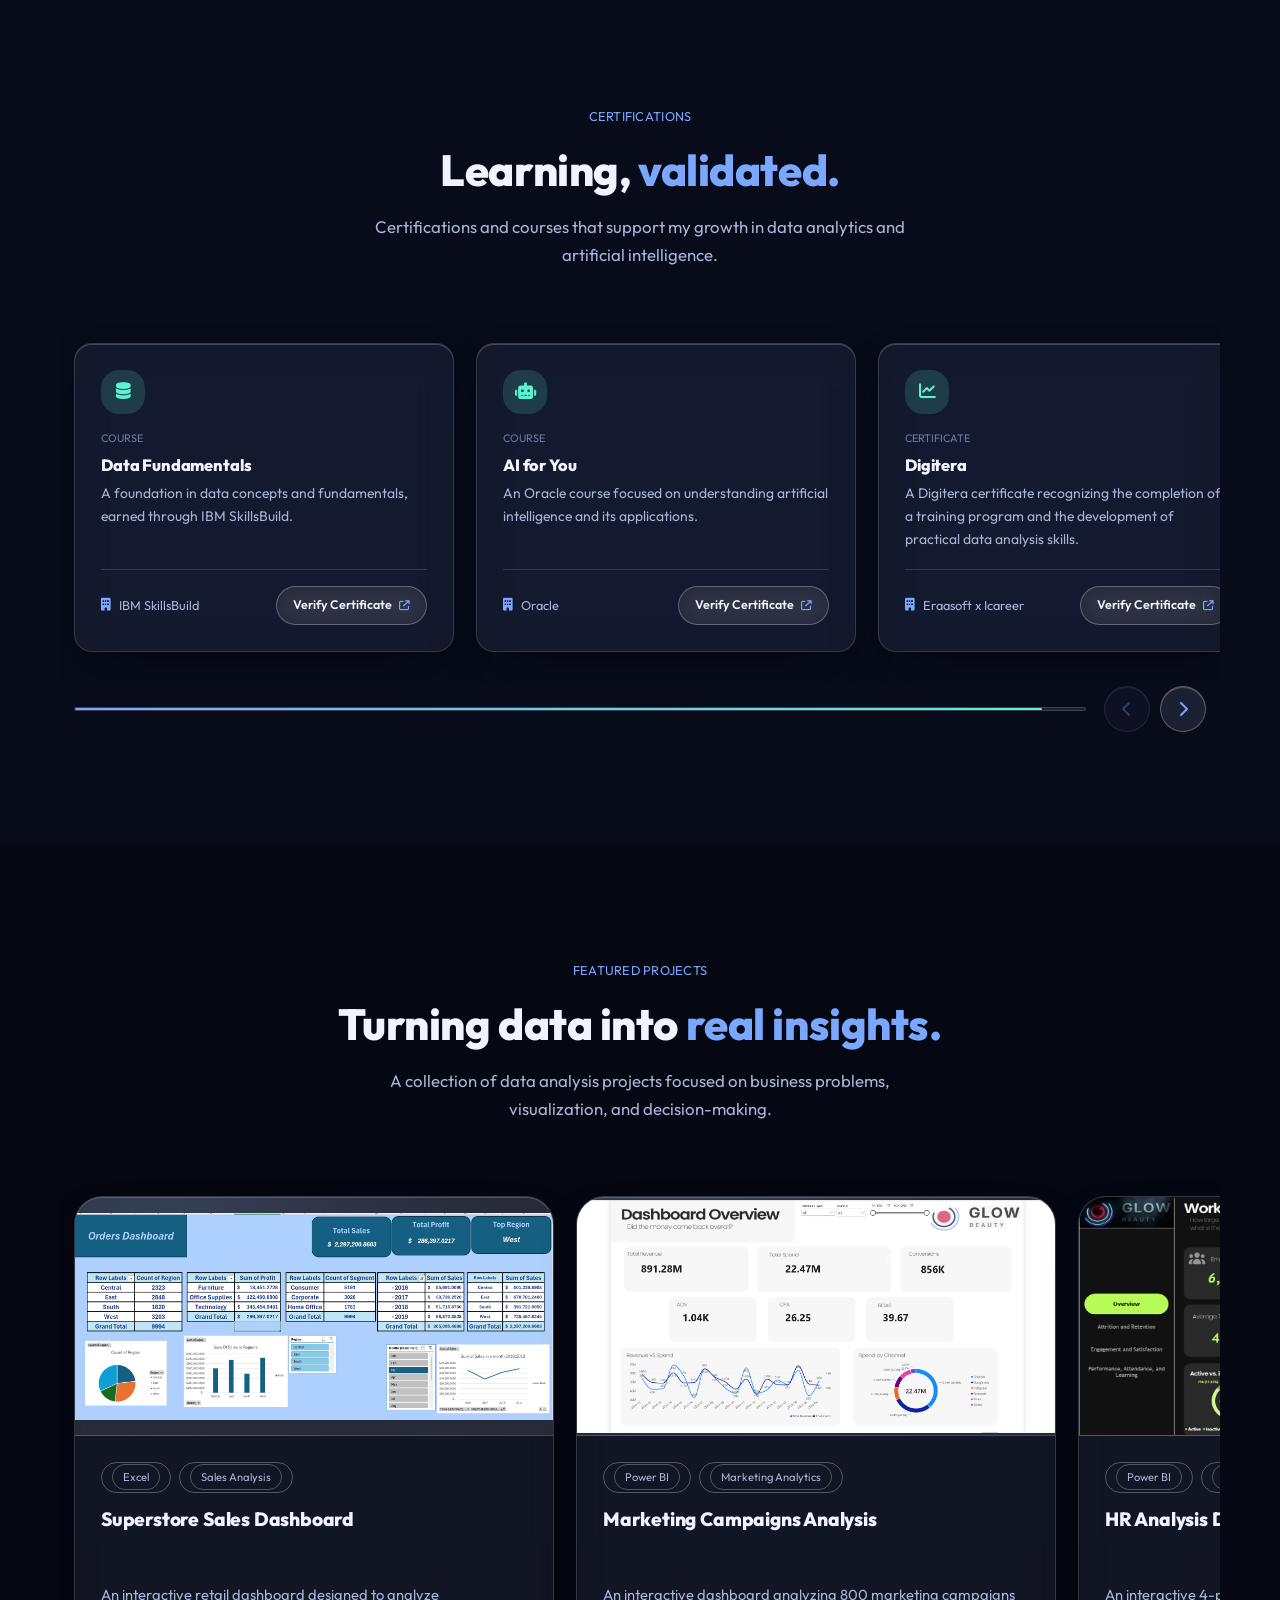
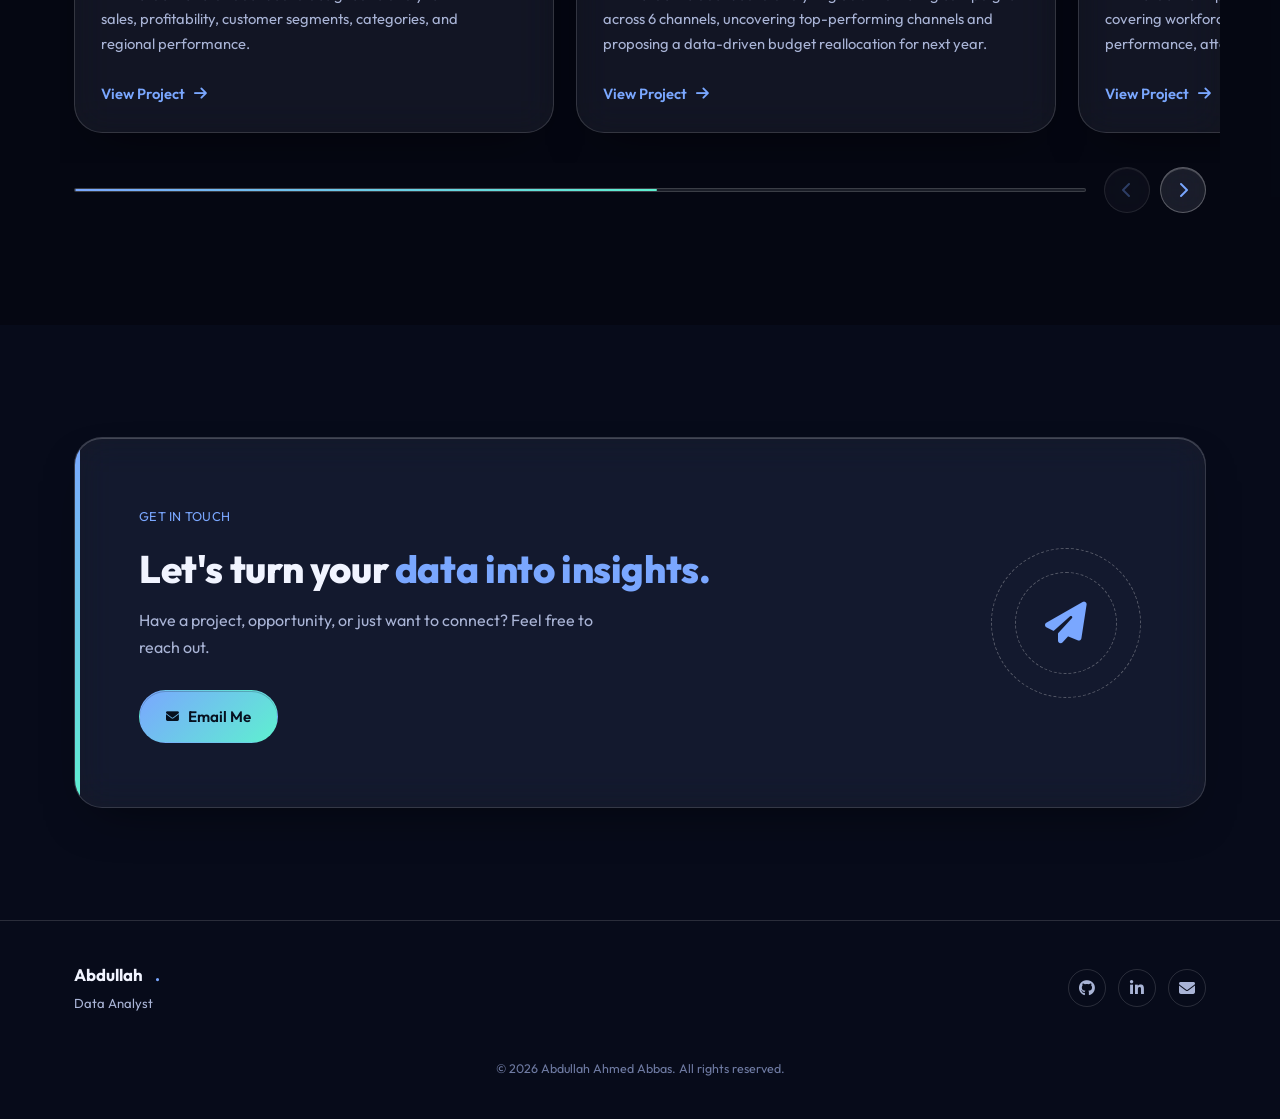
==== commit 497a7609: "Add files via upload" ====
--- a/index3.html
+++ b/index3.html
@@ -868,51 +868,35 @@
                 </div>
                 <p class="experience-description">
                   <span
-                    data-ar="أطوّر مهارات عملية في تحليل البيانات من خلال التدريب التطبيقي والمشاريع الواقعية ضمن مبادرة رواد مصر الرقمية."
-                    data-en="Developing practical data analytics skills through hands-on training and real-world projects as part of the Digital Egypt Pioneers Initiative."
-                    >Developing practical data analytics skills through hands-on
-                    training and real-world projects as part of the Digital
-                    Egypt Pioneers Initiative.</span
+                    data-ar="تدريب عملي على تحليل البيانات ومشاريع واقعية ضمن مبادرة رواد مصر الرقمية."
+                    data-en="Hands-on data analytics training and real-world projects through the Digital Egypt Pioneers Initiative."
+                    >Hands-on data analytics training and real-world projects
+                    through the Digital Egypt Pioneers Initiative.</span
                   >
                 </p>
                 <ul class="experience-list">
                   <li>
                     <span
-                      data-ar="ت  نظيف وتحويل البيانات باستخدام Power Query."
-                      data-en="Cleaning and transforming data using Power Query."
-                      >Cleaning and transforming data using Power Query.</span
+                      data-ar="تنظيف البيانات ونمذجتها باستخدام Power Query وDAX."
+                      data-en="Cleaning and modeling data with Power Query and DAX."
+                      >Cleaning and modeling data with Power Query and
+                      DAX.</span
                     >
                   </li>
                   <li>
                     <span
-                      data-ar="بناء لوحات معلومات وتقارير تفاعلية باستخدام Power BI."
-                      data-en="Building interactive dashboards and reports using Power BI."
-                      >Building interactive dashboards and reports using Power
-                      BI.</span
+                      data-ar="بناء لوحات معلومات وتقارير تفاعلية باستخدام Power BI و Tableau."
+                      data-en="Building interactive dashboards and reports in Power BI & Tableau."
+                      >Building interactive dashboards and reports in Power BI &
+                      Tableau.</span
                     >
                   </li>
                   <li>
                     <span
-                      data-ar="تطوير نماذج البيانات والمقاييس التحليلية باستخدام DAX."
-                      data-en="Developing data models and analytical measures using DAX."
-                      >Developing data models and analytical measures using
-                      DAX.</span
-                    >
-                  </li>
-                  <li>
-                    <span
-                      data-ar="استخدام SQL وPython لتحليل البيانات واستكشافها."
-                      data-en="Working with SQL and Python for data analysis and exploration."
-                      >Working with SQL and Python for data analysis and
-                      exploration.</span
-                    >
-                  </li>
-                  <li>
-                    <span
-                      data-ar="تطبيق التفكير القائم على البيانات لتحديد الاتجاهات والأنماط والرؤى القابلة للتنفيذ."
-                      data-en="Applying data-driven thinking to identify trends, patterns, and actionable insights."
-                      >Applying data-driven thinking to identify trends,
-                      patterns, and actionable insights.</span
+                      data-ar="تحليل البيانات باستخدام SQL وPython لاكتشاف الاتجاهات والرؤى."
+                      data-en="Analyzing data with SQL and Python to find trends and insights."
+                      >Analyzing data with SQL and Python to find trends and
+                      insights.</span
                     >
                   </li>
                 </ul>
@@ -929,12 +913,6 @@
                   >
                   <span><span data-ar="DAX" data-en="DAX">DAX</span></span>
                   <span><span data-ar="SQL" data-en="SQL">SQL</span></span>
-                  <span
-                    ><span data-ar="Python" data-en="Python">Python</span></span
-                  >
-                  <span
-                    ><span data-ar="Excel" data-en="Excel">Excel</span></span
-                  >
                 </div>
               </div>
             </div>
@@ -1463,9 +1441,7 @@
               <div class="project-content">
                 <div class="project-tags">
                   <span
-                    ><span
-                      data-ar="Tableau"
-                      data-en="Tableau"
+                    ><span data-ar="Tableau" data-en="Tableau"
                       >Tableau</span
                     ></span
                   >
--- a/03-liquid-glass.css
+++ b/03-liquid-glass.css
@@ -66,41 +66,17 @@
 /* aurora background, fixed so the glass has something to blur */
 body {
   background:
-    radial-gradient(
-      60vw 50vh at 12% 8%,
-      rgba(43, 76, 255, 0.38),
-      transparent 70%
-    ),
-    radial-gradient(
-      55vw 55vh at 88% 18%,
-      rgba(138, 61, 255, 0.3),
-      transparent 70%
-    ),
-    radial-gradient(
-      70vw 50vh at 50% 105%,
-      rgba(0, 212, 255, 0.22),
-      transparent 70%
-    ),
+    radial-gradient(60vw 50vh at 12% 8%, rgba(43, 76, 255, 0.38), transparent 70%),
+    radial-gradient(55vw 55vh at 88% 18%, rgba(138, 61, 255, 0.3), transparent 70%),
+    radial-gradient(70vw 50vh at 50% 105%, rgba(0, 212, 255, 0.22), transparent 70%),
     var(--bg);
   background-attachment: fixed;
 }
 body.light-theme {
   background:
-    radial-gradient(
-      60vw 50vh at 12% 8%,
-      rgba(122, 167, 255, 0.55),
-      transparent 70%
-    ),
-    radial-gradient(
-      55vw 55vh at 88% 18%,
-      rgba(196, 160, 255, 0.45),
-      transparent 70%
-    ),
-    radial-gradient(
-      70vw 50vh at 50% 105%,
-      rgba(120, 232, 255, 0.4),
-      transparent 70%
-    ),
+    radial-gradient(60vw 50vh at 12% 8%, rgba(122, 167, 255, 0.55), transparent 70%),
+    radial-gradient(55vw 55vh at 88% 18%, rgba(196, 160, 255, 0.45), transparent 70%),
+    radial-gradient(70vw 50vh at 50% 105%, rgba(120, 232, 255, 0.4), transparent 70%),
     var(--bg);
   background-attachment: fixed;
 }
@@ -174,6 +150,7 @@
   -webkit-backdrop-filter: blur(12px);
   backdrop-filter: blur(12px);
 }
+
 
 /* ============================================================
    HORIZONTAL SCROLLERS (experience / certifications / projects)
@@ -621,9 +598,7 @@
   animation: hv-draw 1.4s var(--ease) 0.15s forwards;
 }
 @keyframes hv-draw {
-  to {
-    stroke-dashoffset: 0;
-  }
+  to { stroke-dashoffset: 0; }
 }
 .hv-bars {
   flex: 1;
@@ -675,20 +650,12 @@
   text-overflow: ellipsis;
 }
 @keyframes hv-grow {
-  from {
-    transform: scaleY(0);
-  }
-  to {
-    transform: scaleY(1);
-  }
+  from { transform: scaleY(0); }
+  to { transform: scaleY(1); }
 }
 @keyframes hv-fade {
-  from {
-    opacity: 0;
-  }
-  to {
-    opacity: 1;
-  }
+  from { opacity: 0; }
+  to { opacity: 1; }
 }
 
 /* progress dots */
@@ -729,12 +696,8 @@
   animation-play-state: paused;
 }
 @keyframes hv-fill {
-  from {
-    transform: scaleX(0);
-  }
-  to {
-    transform: scaleX(1);
-  }
+  from { transform: scaleX(0); }
+  to { transform: scaleX(1); }
 }
 
 /* portrait in front */
@@ -755,29 +718,13 @@
   position: absolute;
   inset: -12px;
   border-radius: 50%;
-  background: conic-gradient(
-    from 0deg,
-    var(--amber),
-    var(--teal),
-    #b48cff,
-    var(--amber)
-  );
-  -webkit-mask: radial-gradient(
-    farthest-side,
-    transparent calc(100% - 3px),
-    #000 calc(100% - 2px)
-  );
-  mask: radial-gradient(
-    farthest-side,
-    transparent calc(100% - 3px),
-    #000 calc(100% - 2px)
-  );
+  background: conic-gradient(from 0deg, var(--amber), var(--teal), #b48cff, var(--amber));
+  -webkit-mask: radial-gradient(farthest-side, transparent calc(100% - 3px), #000 calc(100% - 2px));
+  mask: radial-gradient(farthest-side, transparent calc(100% - 3px), #000 calc(100% - 2px));
   animation: hv-spin 8s linear infinite;
 }
 @keyframes hv-spin {
-  to {
-    transform: rotate(360deg);
-  }
+  to { transform: rotate(360deg); }
 }
 .hv-photo img {
   width: 100%;
@@ -826,58 +773,27 @@
   box-shadow: 0 0 0 4px var(--teal-soft);
 }
 @keyframes hv-bob {
-  50% {
-    transform: translateY(-10px);
-  }
+  50% { transform: translateY(-10px); }
 }
 
 @media (max-width: 480px) {
-  .hv {
-    height: 480px;
-  }
-  .hv-dash {
-    width: 90%;
-    padding: 16px 16px 14px;
-  }
-  .hv-kpi {
-    padding: 8px 9px;
-  }
-  .hv-kpi b {
-    font-size: 1.05rem;
-  }
-  .hv-chart {
-    height: 132px;
-  }
-  .hv-line {
-    flex-basis: 52px;
-    height: 52px;
-  }
-  .hv-photo {
-    width: 150px;
-    height: 150px;
-  }
-  .hv-chip {
-    padding: 10px 12px;
-  }
+  .hv { height: 480px; }
+  .hv-dash { width: 90%; padding: 16px 16px 14px; }
+  .hv-kpi { padding: 8px 9px; }
+  .hv-kpi b { font-size: 1.05rem; }
+  .hv-chart { height: 132px; }
+  .hv-line { flex-basis: 52px; height: 52px; }
+  .hv-photo { width: 150px; height: 150px; }
+  .hv-chip { padding: 10px 12px; }
 }
 @media (prefers-reduced-motion: reduce) {
-  .hv-line path,
-  .hv-col i,
-  .hv-col em,
-  .hv-photo::before,
-  .hv-chip,
+  .hv-line path, .hv-col i, .hv-col em, .hv-photo::before, .hv-chip,
   .hv-dots button.active::after {
     animation: none;
   }
-  .hv-line path {
-    stroke-dashoffset: 0;
-  }
-  .hv-dots button.active::after {
-    transform: scaleX(1);
-  }
-  .hv-body {
-    transition: none;
-  }
+  .hv-line path { stroke-dashoffset: 0; }
+  .hv-dots button.active::after { transform: scaleX(1); }
+  .hv-body { transition: none; }
 }
 
 /* ============================================================
@@ -908,15 +824,9 @@
   }
 }
 @media (max-width: 380px) {
-  .hv-kpis {
-    gap: 8px;
-  }
-  .hv-kpi b {
-    font-size: 0.98rem;
-  }
-  .hv-dash {
-    width: 94%;
-  }
+  .hv-kpis { gap: 8px; }
+  .hv-kpi b { font-size: 0.98rem; }
+  .hv-dash { width: 94%; }
 }
 
 /* certificate cards: identical size.
@@ -966,13 +876,7 @@
   inset-inline: 14%;
   height: 2px;
   border-radius: var(--radius-pill);
-  background: linear-gradient(
-    90deg,
-    transparent,
-    var(--amber),
-    var(--teal),
-    transparent
-  );
+  background: linear-gradient(90deg, transparent, var(--amber), var(--teal), transparent);
   opacity: 0.75;
 }
 .skill-group::after {
@@ -1215,8 +1119,8 @@
 }
 
 /* ============================================================
-   PROJECT CARDS — same layout as the training cards:
-   title fixed at the top, description centered, tags + button at the bottom
+   PROJECT CARDS — tags on top, title below them, description centered,
+   button at the bottom (same on every card)
    ============================================================ */
 .project-card {
   display: flex;
@@ -1232,31 +1136,207 @@
   flex-direction: column;
   gap: 14px;
 }
+/* tags stay above the title */
+.project-tags {
+  order: 0;
+  margin: 0;
+}
 /* title: same spot and same room in every card */
 .project-content h3 {
-  order: 2;
+  order: 1;
   margin: 0;
   line-height: 1.3;
-  min-height: 1.8em;
-}
-/* description: the two auto margins (here and on the tags) share the
-   leftover space equally, so it sits centered between title and tags */
+  min-height: 2.6em;
+}
+/* description: equal auto margins above and below, so it sits centered
+   between the title and the button */
 .project-content > p {
+  order: 2;
+  margin: auto 0;
+}
+/* button: always the last item, at the bottom */
+.project-content .project-details-btn {
   order: 3;
-  /* margin: auto 0 0; */
-}
-/* tags: pinned toward the bottom, above the button */
-.project-tags {
-  order: 1;
-  /* margin: auto 0 0; */
-}
-.project-content .project-details-btn {
-  order: 4;
   align-self: flex-start;
-  margin-top: 2px;
+  margin: 0;
 }
 @media (max-width: 640px) {
   .project-content {
     padding: 20px;
   }
 }
+
+/* ============================================================
+   LANDING-PAGE POLISH — skip link, hero hierarchy, tagline reveal
+   ============================================================ */
+
+/* skip to content: hidden until focused with the keyboard */
+.skip-link {
+  position: fixed;
+  top: 12px;
+  inset-inline-start: 12px;
+  z-index: 10000;
+  padding: 8px 16px;
+  border-radius: var(--radius-pill);
+  font-weight: 600;
+  color: #06101f;
+  background: linear-gradient(135deg, var(--amber), var(--teal));
+  transform: translateY(-160%);
+  transition: transform 0.4s var(--ease-snap);
+}
+.skip-link:focus-visible {
+  transform: translateY(0);
+  outline: 2px solid var(--text);
+  outline-offset: 2px;
+}
+
+/* one main action in the hero; the rest are quieter */
+.hero-buttons {
+  align-items: center;
+}
+.hero-link {
+  display: inline-flex;
+  align-items: center;
+  gap: 8px;
+  padding: 8px 4px;
+  font-weight: 600;
+  color: var(--text-muted);
+  border-bottom: 1px solid transparent;
+  transition:
+    color 0.3s var(--ease),
+    border-color 0.3s var(--ease);
+}
+.hero-link:hover,
+.hero-link:focus-visible {
+  color: var(--amber);
+  border-color: var(--amber);
+}
+.hero-proof {
+  display: flex;
+  align-items: center;
+  gap: 10px;
+  margin-top: 20px;
+  font-size: 0.9rem;
+  color: var(--text-muted);
+}
+.hero-proof-dot {
+  flex: 0 0 auto;
+  width: 8px;
+  height: 8px;
+  border-radius: 50%;
+  background: var(--teal);
+  box-shadow: 0 0 0 4px var(--teal-soft);
+}
+
+/* tagline reveal */
+.tagline.section {
+  padding-block: 96px;
+}
+.tagline-text {
+  max-width: 880px;
+  margin-inline: auto;
+  text-align: center;
+  font-size: clamp(1.75rem, 4.6vw, 3.5rem);
+  line-height: 1.2;
+  font-weight: 600;
+  color: var(--text);
+}
+.tagline-text .tw {
+  opacity: 0.28;
+  transition: opacity 0.6s var(--ease-snap);
+}
+.tagline-text .tw.on {
+  opacity: 1;
+}
+@media (max-width: 640px) {
+  .tagline.section {
+    padding-block: 64px;
+  }
+}
+@media (prefers-reduced-motion: reduce) {
+  .tagline-text .tw {
+    transition: none;
+    opacity: 1;
+  }
+}
+
+/* copy rules: no lonely last word */
+h1, h2, h3 {
+  text-wrap: balance;
+}
+p, li {
+  text-wrap: pretty;
+}
+
+/* ============================================================
+   PROJECT CARDS (mobile) — tags | title | description (centered) | button
+   Grid rows: the description row takes all free space and centers its
+   text vertically; the button is always the last row at the bottom.
+   ============================================================ */
+@media (max-width: 640px) {
+  .project-content {
+    display: grid;
+    grid-template-rows: auto auto 1fr auto;
+    gap: 14px;
+    align-content: stretch;
+  }
+  .project-tags {
+    margin: 0;
+  }
+  .project-content h3 {
+    margin: 0;
+  }
+  .project-content > p {
+    margin: 0;
+    align-self: center;
+  }
+  .project-content .project-details-btn {
+    margin: 0;
+    align-self: end;
+    justify-self: start;
+  }
+}
+
+/* ============================================================
+   MOBILE MENU — show every link (Projects and Contact were cut off)
+   The panel was capped at 520px with overflow hidden, but 9 links need
+   more room. It now uses the available screen height and scrolls if the
+   phone is short.
+   ============================================================ */
+@media (max-width: 960px) {
+  .nav-menu.active {
+    max-height: calc(100vh - 76px);
+    max-height: calc(100dvh - 76px);
+    overflow-y: auto;
+    overscroll-behavior: contain;
+    -webkit-overflow-scrolling: touch;
+  }
+  .nav-menu .nav-link {
+    padding-block: 13px;
+  }
+}
+
+/* hero buttons on phones: main button on its own row, the other two
+   side by side underneath (instead of three stacked buttons) */
+@media (max-width: 480px) {
+  .hero-buttons {
+    display: grid;
+    grid-template-columns: 1fr 1fr;
+    gap: 12px;
+    align-items: stretch;
+  }
+  .hero-buttons > :first-child {
+    grid-column: 1 / -1;
+  }
+  .hero-buttons > * {
+    width: 100%;
+    min-width: 0;
+    justify-content: center;
+    text-align: center;
+  }
+  .hero-buttons > :not(:first-child) {
+    padding-inline: 10px;
+    font-size: 0.88rem;
+    white-space: nowrap;
+  }
+}
